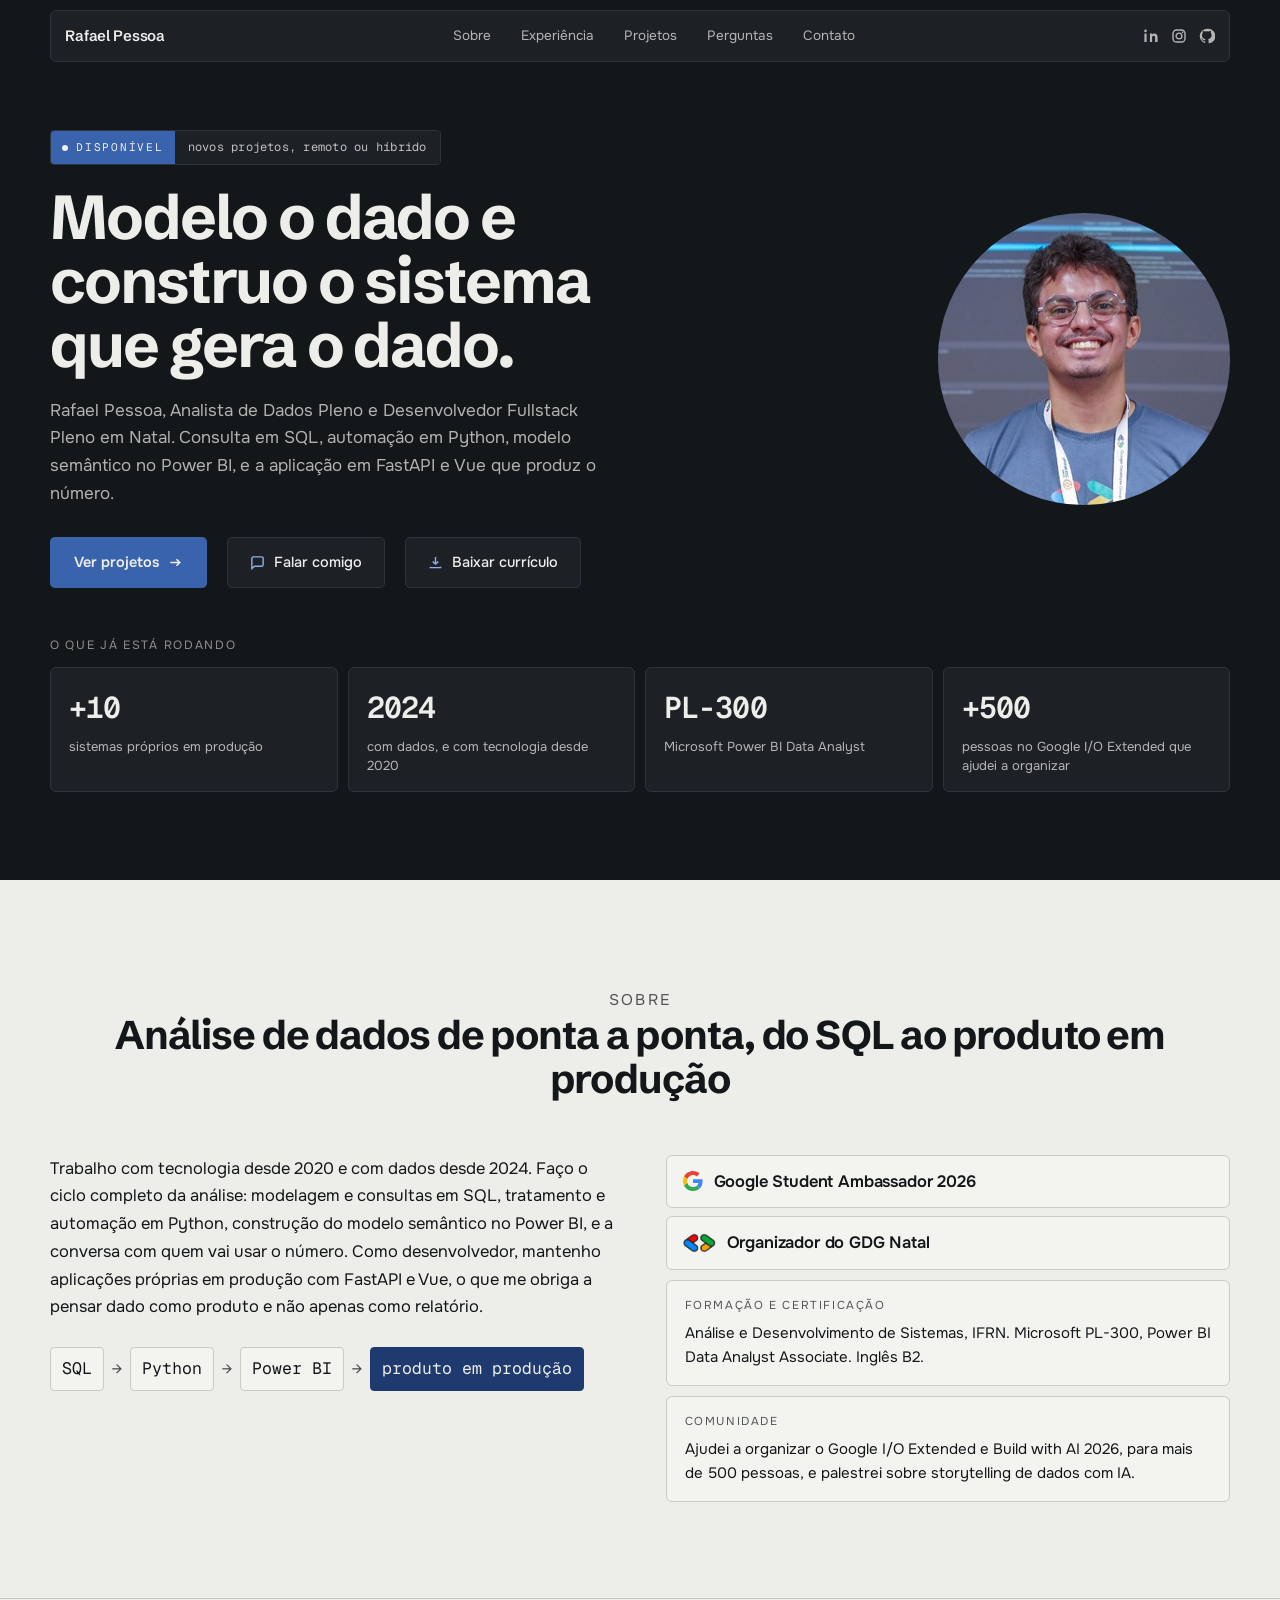
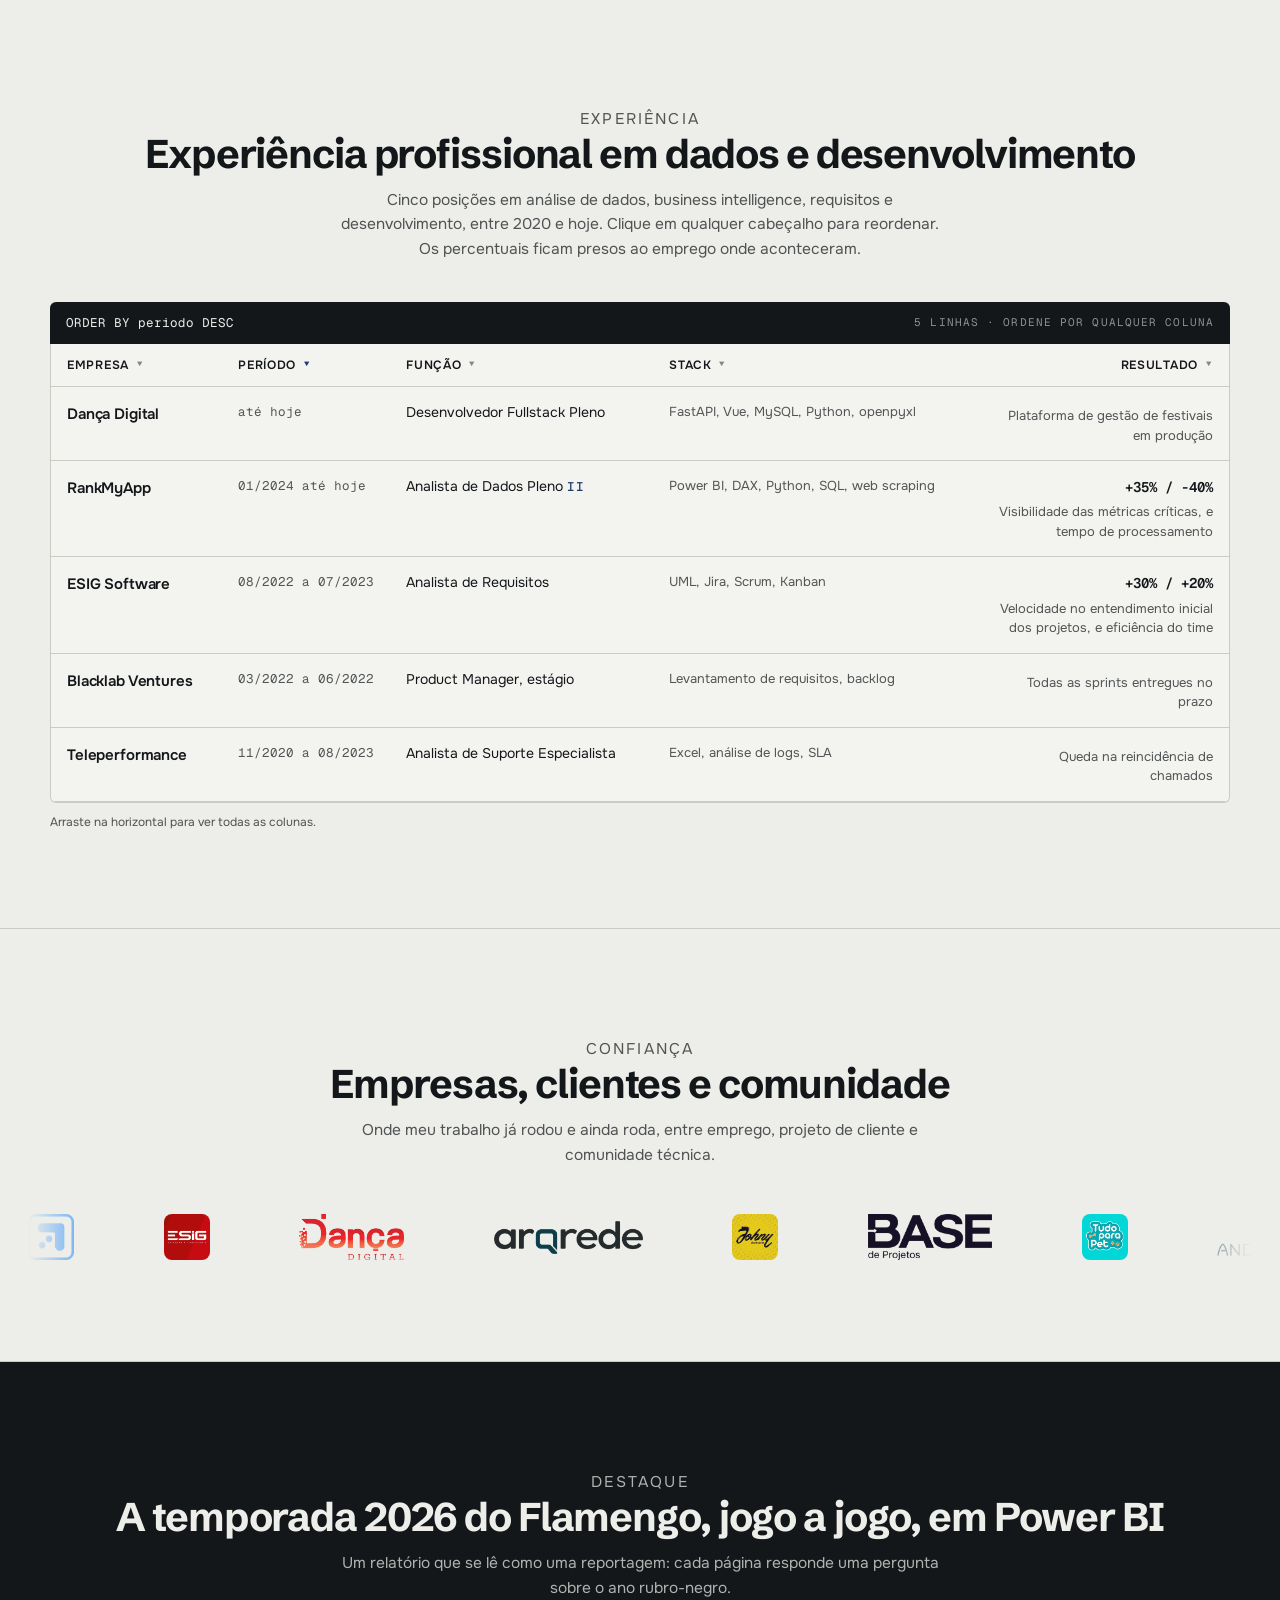
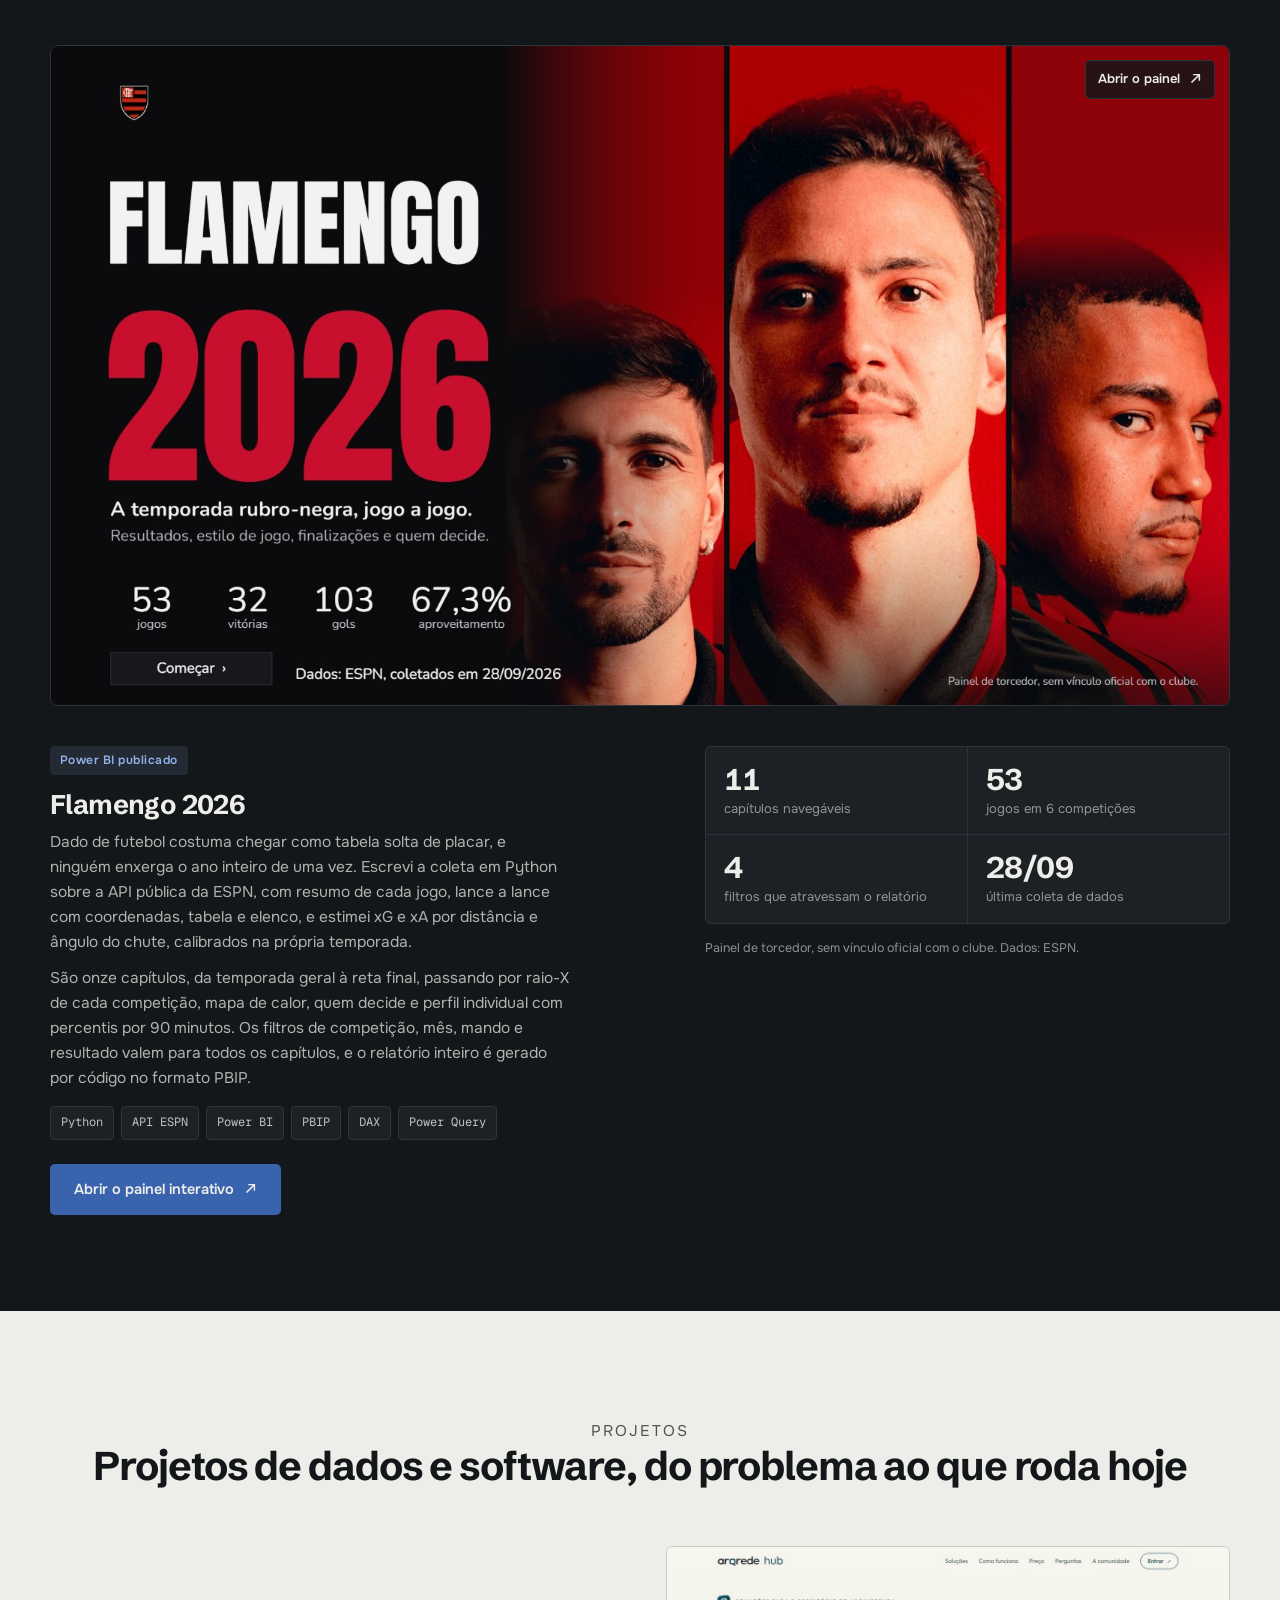
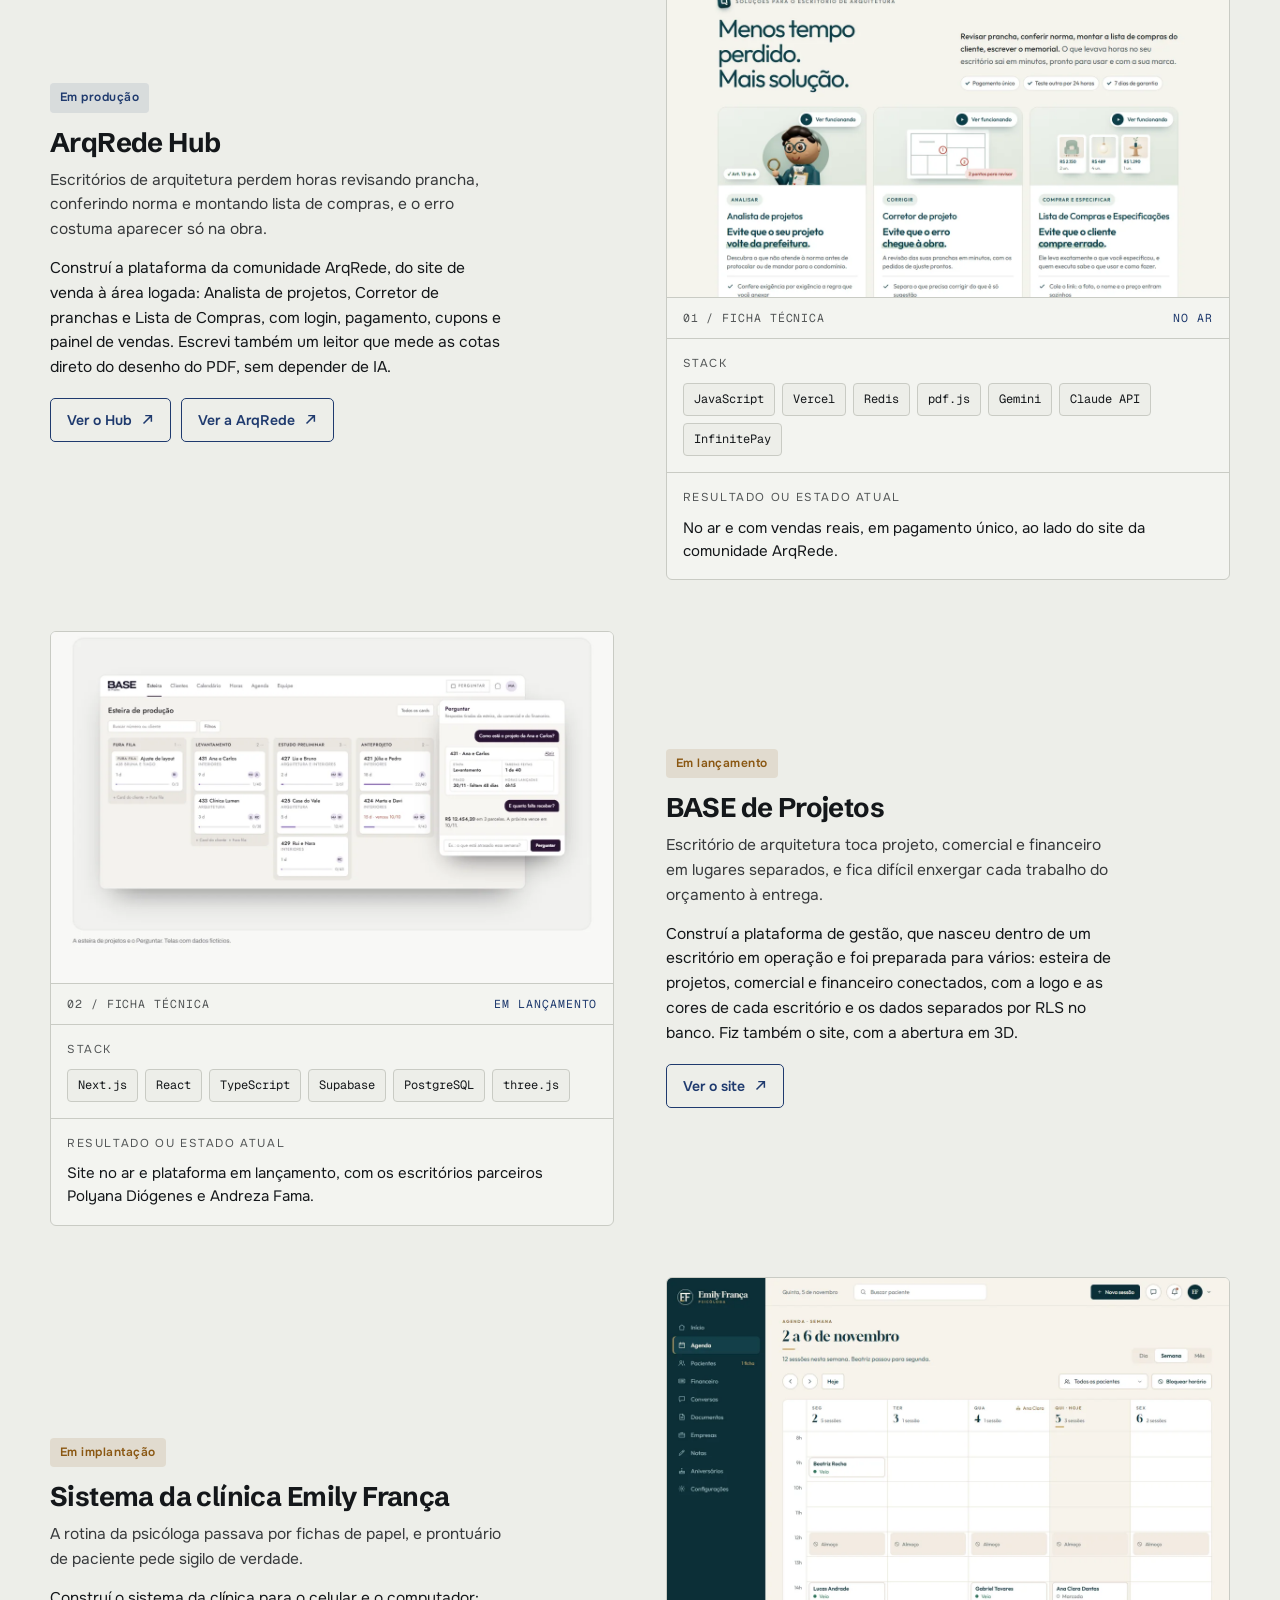
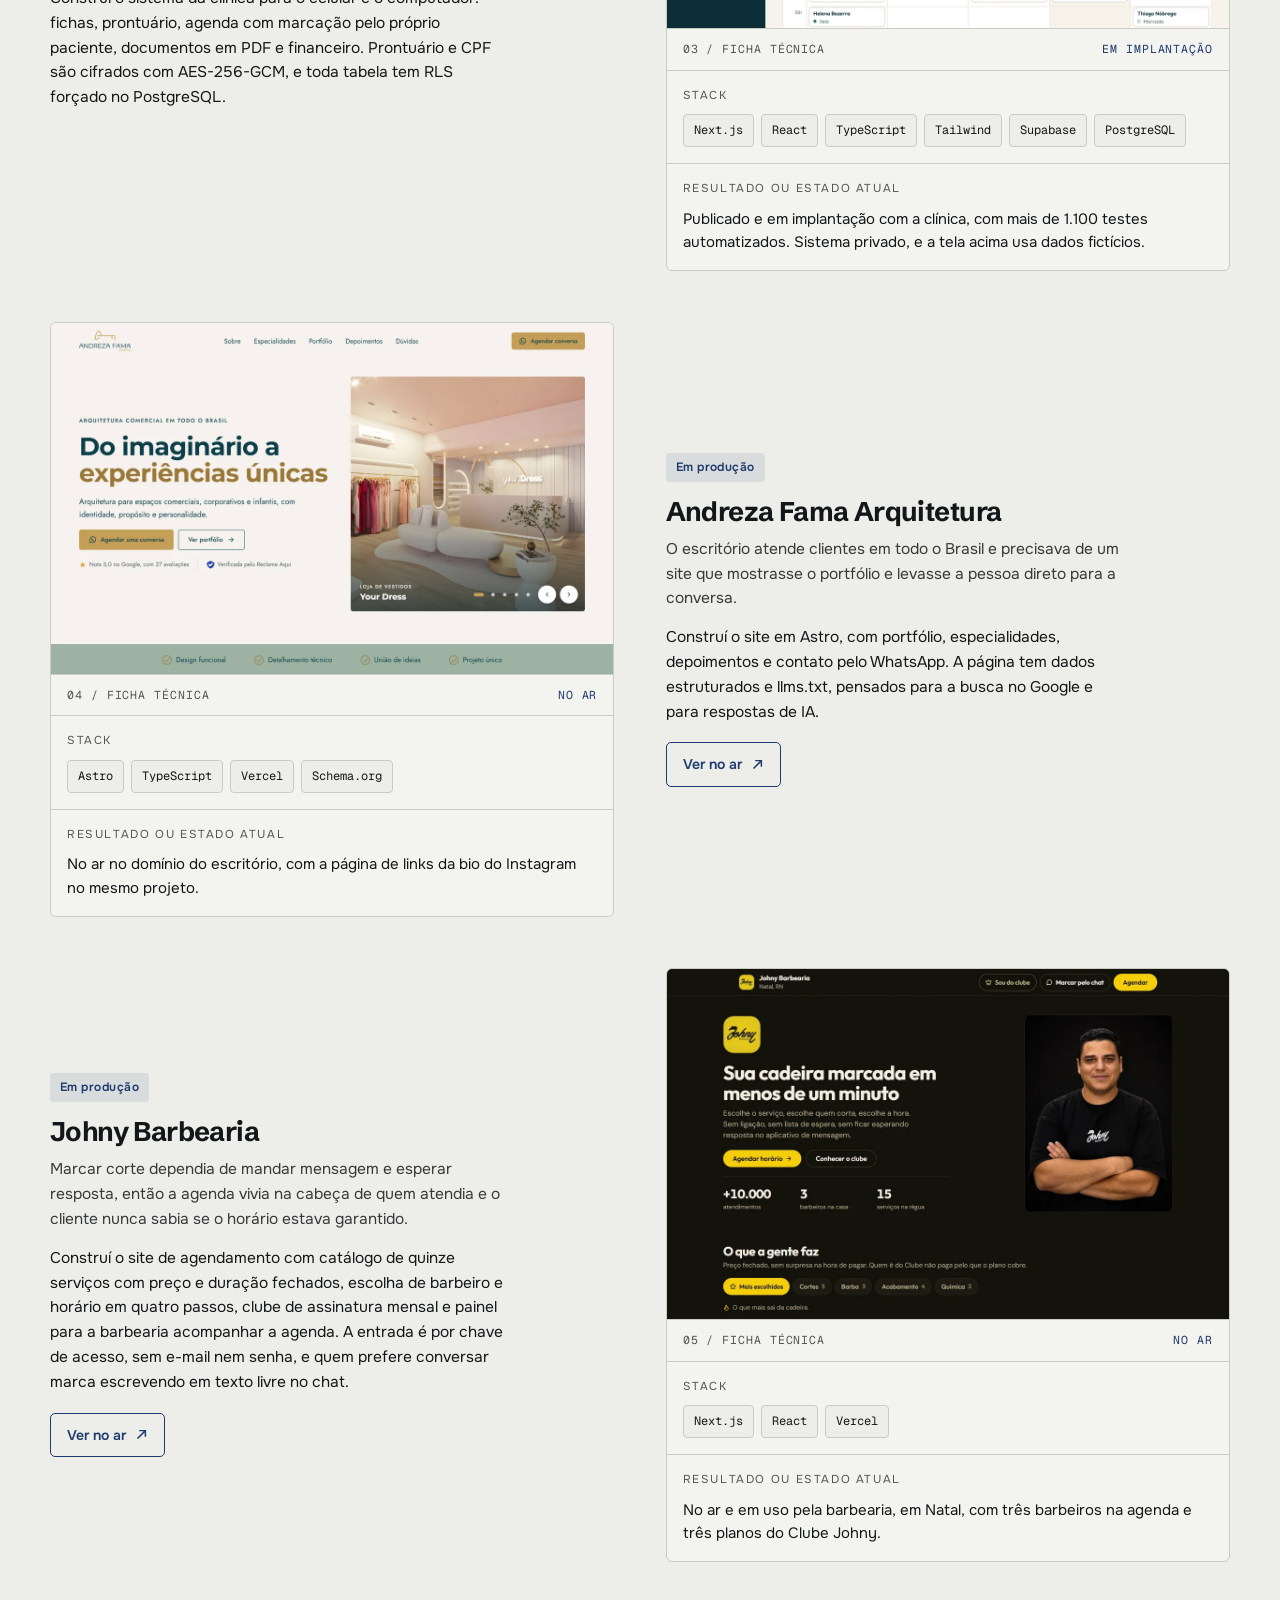
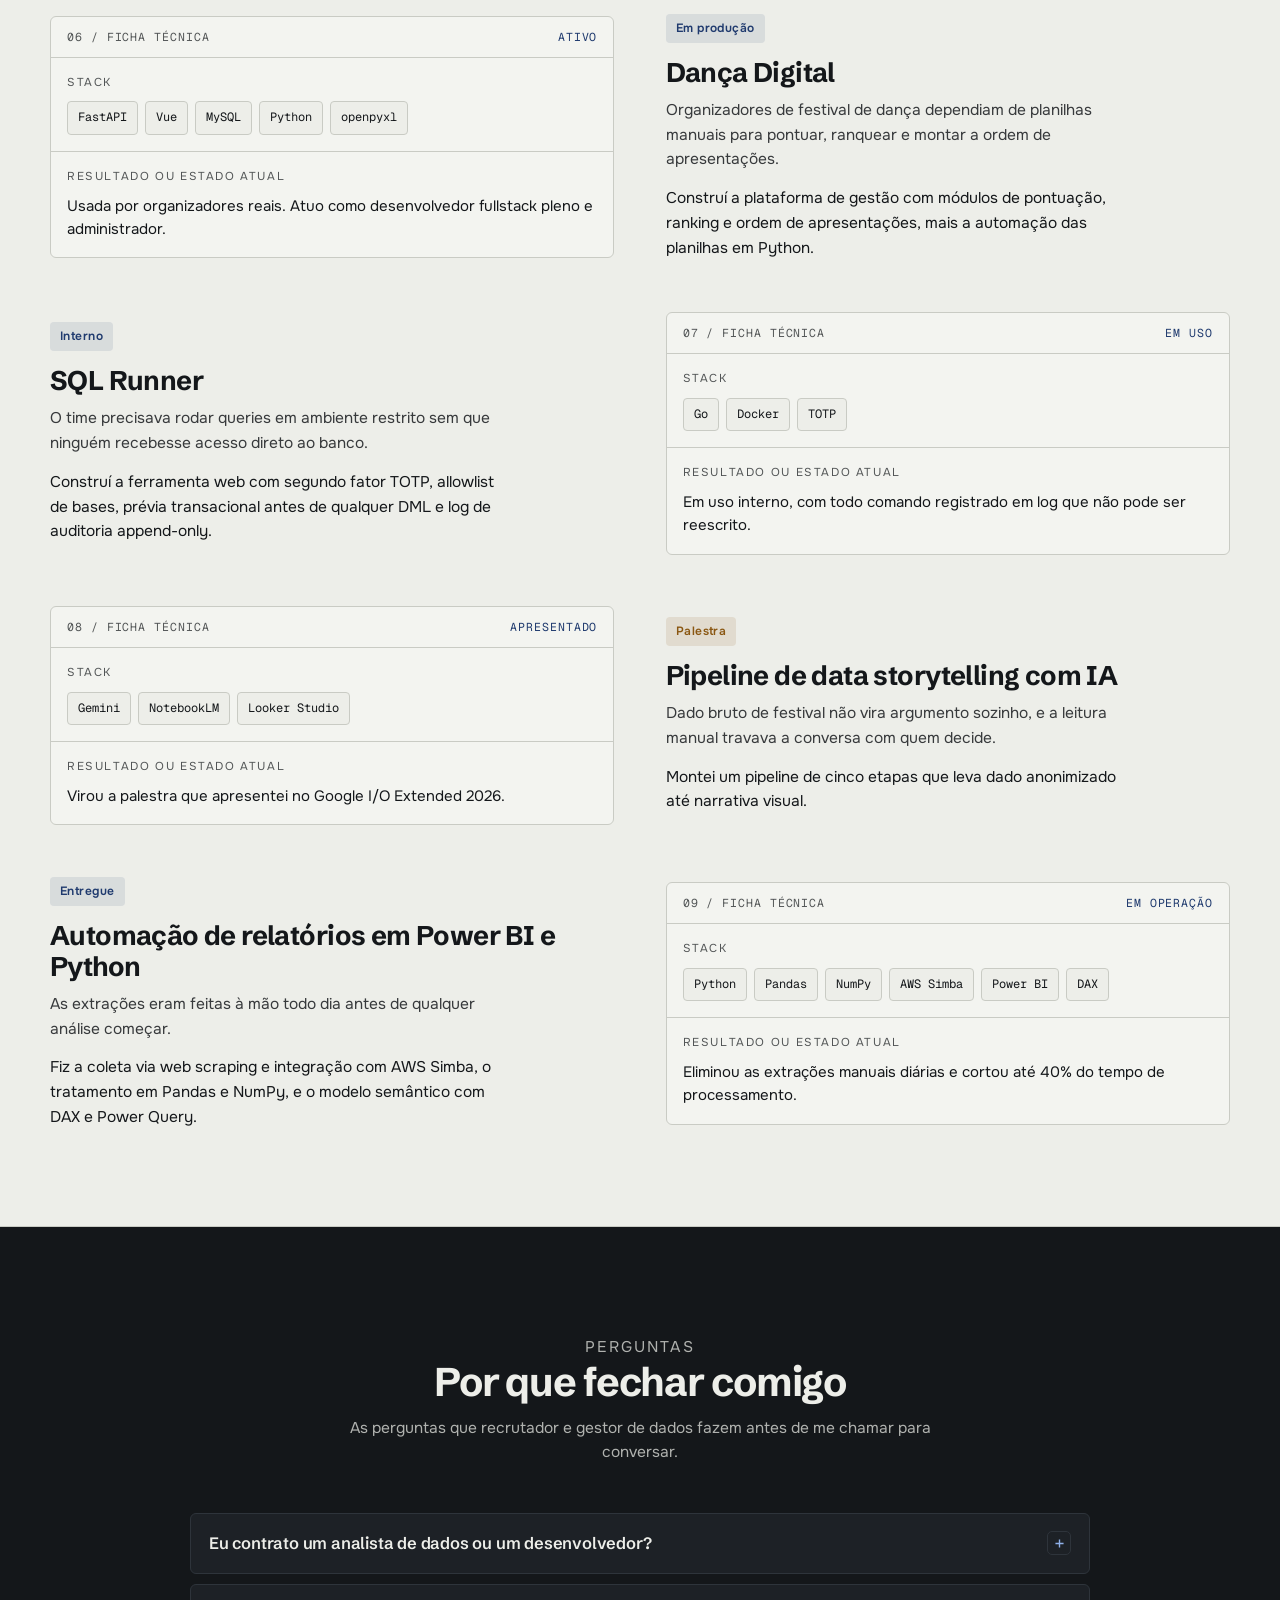
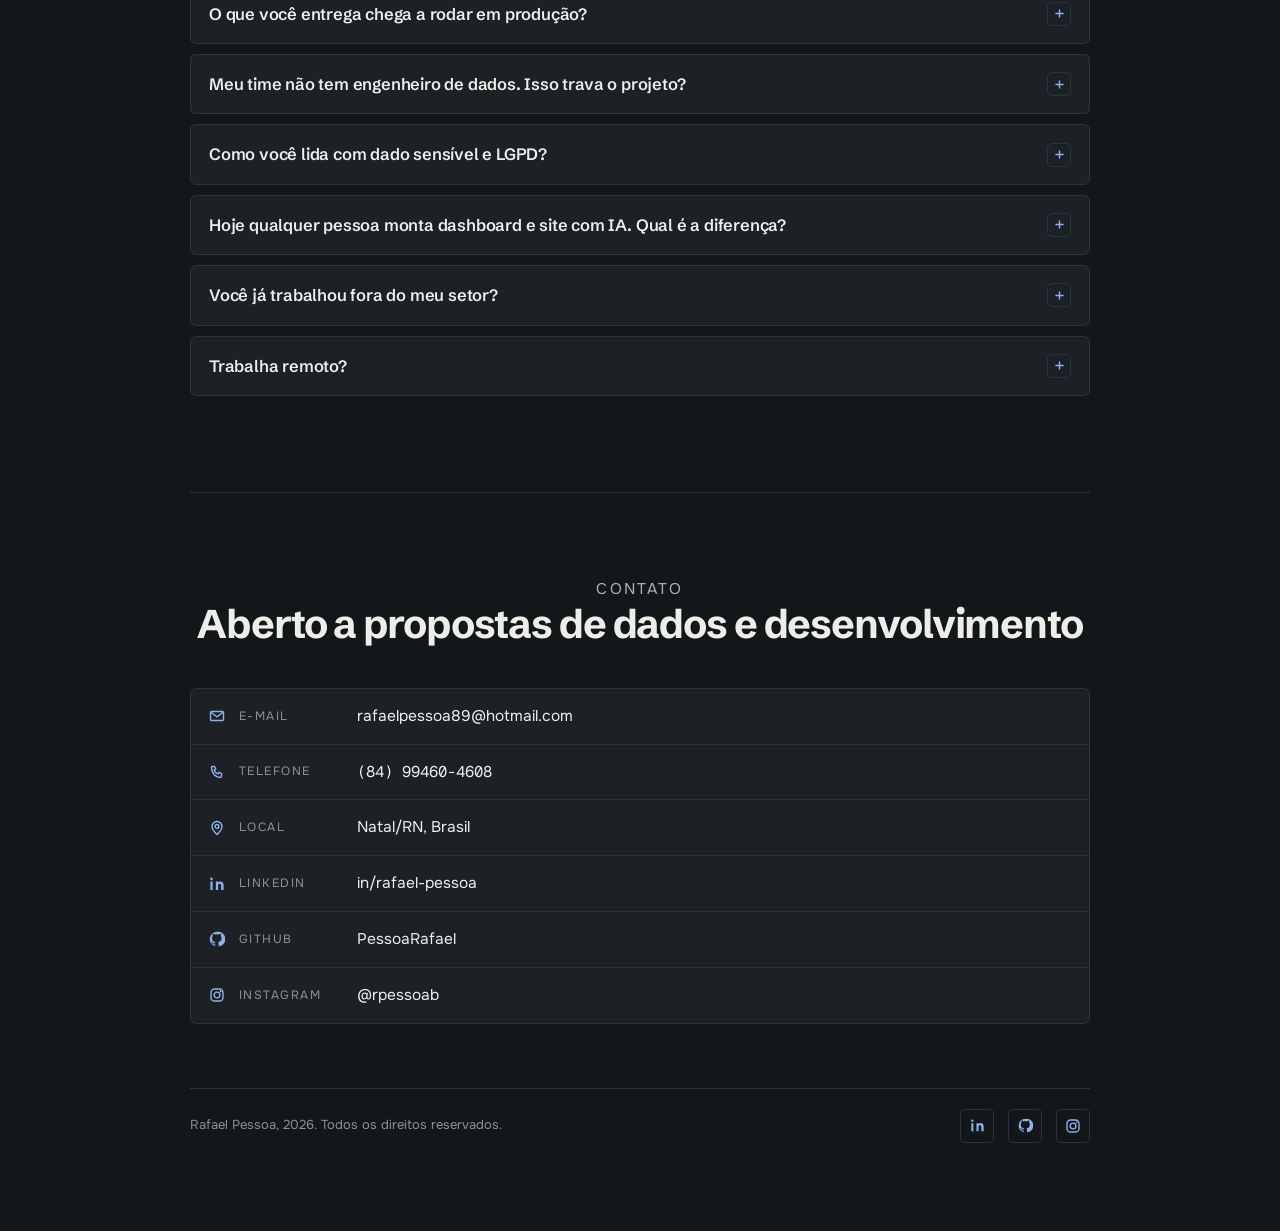
==== Portfolio-Rafael-Pessoa/index.html @ f85010ac "Adiciona Hub, BASE, clínica da Emily e site da Andreza ao portfólio Quatro marcas novas na esteira e" ====
<!DOCTYPE html>
<html lang="pt-BR">
<head>
<meta charset="utf-8">
<meta name="viewport" content="width=device-width, initial-scale=1">
<title>Rafael Pessoa, Analista de Dados Pleno e Desenvolvedor Fullstack em Natal/RN</title>
<meta name="description" content="Rafael Pessoa é Analista de Dados Pleno e Desenvolvedor Fullstack Pleno em Natal, Rio Grande do Norte. Modelagem e consultas em SQL, ETL e automação em Python, modelo semântico e DAX em Power BI, e aplicações em produção com FastAPI e Vue. Certificado Microsoft PL-300. Atende remoto em todo o Brasil.">
<meta name="author" content="Rafael Pessoa">
<meta name="robots" content="index, follow, max-snippet:-1, max-image-preview:large">
<meta name="geo.region" content="BR-RN">
<meta name="geo.placename" content="Natal, Rio Grande do Norte">
<meta name="ICBM" content="-5.7945, -35.2110">
<meta name="theme-color" content="#14171A">
<meta name="twitter:card" content="summary_large_image">
<meta name="twitter:title" content="Rafael Pessoa, Analista de Dados e Desenvolvedor Fullstack em Natal/RN">
<meta name="twitter:description" content="Análise de dados de ponta a ponta em SQL, Python e Power BI, e sistemas próprios em produção com FastAPI e Vue. Natal/RN, atendimento remoto em todo o Brasil.">
<meta property="og:type" content="profile">
<meta property="og:title" content="Rafael Pessoa, Analista de Dados e Desenvolvedor Fullstack">
<meta property="og:description" content="Analista de dados e desenvolvedor fullstack. SQL, Python, Power BI, DAX, FastAPI, Vue, LGPD. Natal/RN, remoto ou híbrido.">
<meta property="og:site_name" content="Rafael Pessoa">
<meta property="og:locale" content="pt_BR">
<link rel="canonical" href="https://rafapessoa.com.br/">
<meta property="og:url" content="https://rafapessoa.com.br/">
<meta property="og:image" content="https://rafapessoa.com.br/og-rafael-pessoa.jpg">
<meta property="og:image:width" content="1200">
<meta property="og:image:height" content="630">
<meta property="og:image:alt" content="Rafael Pessoa, analista de dados e desenvolvedor fullstack em Natal, Rio Grande do Norte">
<meta name="twitter:image" content="https://rafapessoa.com.br/og-rafael-pessoa.jpg">

<link rel="icon" href="data:image/svg+xml,%3Csvg xmlns='http://www.w3.org/2000/svg' viewBox='0 0 32 32'%3E%3Crect width='32' height='32' fill='%2314171A'/%3E%3Ctext x='16' y='21' text-anchor='middle' font-family='Helvetica,Arial,sans-serif' font-weight='700' font-size='15' fill='%23EDEEE9'%3ERP%3C/text%3E%3C/svg%3E">
<link rel="preconnect" href="https://fonts.googleapis.com">
<link rel="preconnect" href="https://fonts.gstatic.com" crossorigin>
<link rel="stylesheet" href="https://fonts.googleapis.com/css2?family=Geist+Mono:wght@400;500;600&amp;family=Onest:wght@400;500;600&amp;family=Schibsted+Grotesk:wght@600;700&amp;display=swap">

<style>
:root{
  --papel:#EDEEE9;
  --superficie:#F3F4F0;
  --tinta:#14171A;
  --painel:#1D2126;
  --borda-escura:#2E343B;
  --anil:#1F3A6E;
  --anil-fundo:#3A63AE;
  --anil-link:#4B72B8;
  --anil-claro:#8FB0E8;
  --ocre:#8A5712;
  --regua:#C9CBC4;

  /* Derivados por transparência, todos a partir da paleta acima. */
  --tinta-72:rgba(20,23,26,.72);
  --tinta-84:rgba(20,23,26,.84);
  --tinta-50:rgba(20,23,26,.5);
  --papel-78:rgba(237,238,233,.78);
  --papel-72:rgba(237,238,233,.72);
  --papel-56:rgba(237,238,233,.56);
  --anil-tint:rgba(31,58,110,.1);
  --ocre-tint:rgba(138,87,18,.12);
}

*{margin:0;padding:0;box-sizing:border-box}
html{scroll-behavior:smooth;scroll-padding-top:76px;-webkit-text-size-adjust:100%}
body{
  background:var(--papel);
  color:var(--tinta);
  font-family:'Onest',system-ui,sans-serif;
  font-size:16px;
  line-height:1.6;
  overflow-x:clip; /* clip no lugar de hidden, hidden quebra position:sticky */
}
h1,h2,h3{font-family:'Schibsted Grotesk',system-ui,sans-serif;font-weight:700;line-height:1.1}
a{color:var(--anil)}
img,svg{max-width:100%}
.mono{font-family:'Geist Mono',ui-monospace,SFMono-Regular,monospace;font-variant-numeric:tabular-nums;font-feature-settings:"tnum" 1}

:focus-visible{outline:2px solid var(--anil);outline-offset:2px;border-radius:3px}
.band-dark :focus-visible{outline-color:var(--anil-claro)}

.pular{
  position:absolute;left:-9999px;top:0;z-index:100;
  background:var(--papel);color:var(--tinta);padding:10px 16px;border-radius:0 0 5px 0;
  font-size:14px;font-weight:600;text-decoration:none;
}
.pular:focus{left:0}
.oculto{position:absolute;width:1px;height:1px;overflow:hidden;clip-path:inset(50%);white-space:nowrap}

.wrap{max-width:1180px;margin:0 auto}
.wrap-md{max-width:900px;margin:0 auto}
.band-dark{background:var(--tinta);color:var(--papel)}
.band{padding:clamp(52px,8vw,96px) clamp(14px,3vw,28px);border-bottom:1px solid var(--regua)}

.olho{font-size:12px;letter-spacing:.14em;text-transform:uppercase;margin-bottom:12px}
.olho-anil{color:var(--anil)}
.olho-claro{color:var(--anil-claro)}
.cabeca{text-align:center;margin-bottom:clamp(32px,5vw,54px)}
.cabeca h2{font-size:clamp(28px,3.8vw,40px);letter-spacing:-.028em;margin:0}
.cabeca p{margin:12px auto 0;max-width:60ch;font-size:15.5px;color:var(--tinta-72)}
.band-dark .cabeca p{color:var(--papel-72)}

/* ---------- Topo ---------- */
.topo{padding:0 clamp(14px,3vw,28px) clamp(48px,7vw,88px)}

/* A barra carrega o próprio fundo escuro, assim nada aparece por trás da
   navegação flutuante quando ela passa sobre as faixas claras. */
.topo-nav{
  position:sticky;top:0;z-index:40;
  background:var(--tinta);
  padding:10px clamp(14px,3vw,28px);
  border-bottom:1px solid transparent;
  transition:border-color 160ms ease,box-shadow 160ms ease;
}
.topo-nav.rolou{border-bottom-color:var(--borda-escura);box-shadow:0 8px 24px rgba(20,23,26,.35)}

.nav{
  display:flex;align-items:center;justify-content:space-between;gap:18px;flex-wrap:wrap;
  background:var(--painel);border:1px solid var(--borda-escura);border-radius:6px;
  padding:7px 14px;
}
.nav-marca{font-family:'Schibsted Grotesk',sans-serif;font-weight:600;font-size:15px;letter-spacing:-.01em;color:var(--papel);text-decoration:none;white-space:nowrap}
.nav-links{display:flex;gap:6px;font-size:13.5px}
.nav-links a{color:var(--papel-72);text-decoration:none;padding:7px 12px;border-radius:4px;white-space:nowrap;transition:color 140ms ease,background 140ms ease}
.nav-links a:hover{color:var(--papel);background:var(--borda-escura)}
.nav-acoes{display:flex;align-items:center;gap:12px}
.nav-social{display:flex;gap:12px}
.nav-social a{color:var(--papel-72);display:flex;transition:color 140ms ease}
.nav-social a:hover{color:var(--papel)}
.nav-abre{
  display:none;align-items:center;justify-content:center;width:40px;height:40px;
  background:none;border:1px solid var(--borda-escura);border-radius:5px;
  color:var(--papel);cursor:pointer;transition:background 140ms ease,border-color 140ms ease;
}
.nav-abre:hover{background:var(--borda-escura);border-color:var(--anil-link)}
.nav-abre .icone-fecha,.nav[data-aberto="sim"] .nav-abre .icone-menu{display:none}
.nav[data-aberto="sim"] .nav-abre .icone-fecha{display:block}

.hero{
  display:grid;grid-template-columns:1fr 300px;gap:clamp(30px,6vw,72px);align-items:center;
  padding:clamp(34px,4.5vw,60px) 0 clamp(30px,4vw,48px);
}
.hero h1{font-size:clamp(34px,5.4vw,62px);line-height:1.03;letter-spacing:-.033em;margin:20px 0 0;max-width:16ch;text-wrap:balance}
.hero-sub{margin:20px 0 0;max-width:50ch;font-size:17px;line-height:1.62;color:var(--papel-72)}

.etiqueta{display:inline-flex;align-items:stretch;border:1px solid var(--borda-escura);border-radius:4px;overflow:hidden;font-family:'Geist Mono',ui-monospace,monospace}
.etiqueta-a{display:inline-flex;align-items:center;gap:8px;background:var(--anil-fundo);color:var(--papel);padding:7px 11px;font-size:11px;letter-spacing:.16em;text-transform:uppercase}
.etiqueta-b{display:inline-flex;align-items:center;background:var(--painel);color:var(--papel-78);padding:7px 13px;font-size:12px;letter-spacing:.02em}
.pulso{width:6px;height:6px;border-radius:50%;background:var(--papel);animation:pulso 2.4s ease-in-out infinite}
@keyframes pulso{0%,100%{opacity:1}50%{opacity:.35}}

.acoes{display:flex;align-items:center;gap:20px;flex-wrap:wrap;margin-top:30px}
.btn,.btn-linha{display:inline-flex;align-items:center;gap:9px;text-decoration:none;font-size:14.5px;border-radius:5px}
.btn{background:var(--anil-fundo);color:var(--papel);font-weight:600;padding:14px 24px;transition:background 140ms ease}
.btn:hover{background:var(--anil-link)}
.btn-linha{border:1px solid var(--borda-escura);background:var(--painel);color:var(--papel);font-weight:500;padding:13px 22px;transition:border-color 140ms ease,background 140ms ease}
.btn-linha:hover{border-color:var(--anil-link);background:var(--borda-escura)}

.retrato{position:relative;width:292px;height:292px;max-width:100%;border-radius:50%;overflow:hidden;justify-self:end;background:var(--anil)}
.retrato img{position:relative;z-index:2;width:100%;height:100%;object-fit:cover;display:block}
/* Duotone anil desligado. Para voltar, é só somar a classe retrato--duotone na figure. */
.retrato--duotone img{filter:grayscale(1) contrast(1.06)}
.retrato--duotone::after{content:"";position:absolute;inset:0;z-index:3;background:var(--anil);mix-blend-mode:color;pointer-events:none}
.retrato-vazio{
  position:absolute;inset:0;z-index:1;display:flex;align-items:center;justify-content:center;
  background:var(--painel);color:var(--papel);
  font-family:'Geist Mono',ui-monospace,monospace;font-size:64px;letter-spacing:-.04em;
}

.stats{display:grid;grid-template-columns:repeat(4,1fr);gap:10px}
.stat{border:1px solid var(--borda-escura);background:var(--painel);border-radius:6px;padding:16px 18px}
.stat-num{font-family:'Geist Mono',ui-monospace,monospace;font-size:30px;font-weight:600;letter-spacing:-.03em;font-variant-numeric:tabular-nums}
.stat-txt{font-size:13px;color:var(--papel-72);margin-top:6px;line-height:1.4}

/* ---------- Sobre ---------- */
.sobre-grid{display:grid;grid-template-columns:1fr 1fr;gap:clamp(28px,4vw,56px);align-items:start}
.sobre-grid p{font-size:16.5px;line-height:1.68}
.fluxo{display:flex;flex-wrap:wrap;align-items:center;gap:8px;margin-top:26px;font-family:'Geist Mono',ui-monospace,monospace;font-size:12px}
.fluxo span.passo{border:1px solid var(--regua);background:var(--superficie);border-radius:4px;padding:7px 11px}
.fluxo span.seta{color:var(--tinta-72)}
.fluxo span.fim{border:1px solid var(--anil);background:var(--anil);color:var(--papel);border-radius:4px;padding:7px 11px}
.fichas{display:grid;gap:10px}
.ficha{border:1px solid var(--regua);background:var(--superficie);border-radius:6px;padding:16px 18px}
.ficha dt{font-size:11.5px;letter-spacing:.14em;text-transform:uppercase;color:var(--tinta-72);margin-bottom:7px}
.ficha dd{font-size:15px;line-height:1.55;margin:0}
/* Selos de programa. Mesma caixa das fichas, só que mais apertada e com a marca. */
.coluna-lateral{display:grid;gap:10px;align-content:start}
.selos{display:grid;gap:8px}
.selo{
  display:flex;align-items:center;gap:11px;
  border:1px solid var(--regua);background:var(--superficie);border-radius:6px;
  padding:12px 16px;font-size:15px;font-weight:600;letter-spacing:-.01em;
}
.selo svg,.marca-selo{flex:0 0 auto}
.marca-selo{height:20px;width:auto}

/* ---------- Experiência ---------- */
.tabela-topo{
  display:flex;align-items:center;justify-content:space-between;gap:16px;flex-wrap:wrap;
  background:var(--tinta);color:var(--papel);border-radius:6px 6px 0 0;padding:11px 16px;
  font-family:'Geist Mono',ui-monospace,monospace;font-size:12.5px;
}
.tabela-topo .contagem{font-size:11px;letter-spacing:.1em;text-transform:uppercase;color:var(--papel-56)}
.tabela-rolagem{overflow-x:auto;border:1px solid var(--regua);border-top:0;border-radius:0 0 6px 6px;background:var(--superficie)}
table{width:100%;min-width:820px;border-collapse:collapse;font-variant-numeric:tabular-nums}
thead th{background:var(--superficie);padding:0;border-bottom:1px solid var(--regua);text-align:left}
th button{
  width:100%;display:flex;gap:6px;align-items:center;background:none;border:0;cursor:pointer;
  font-family:'Onest',sans-serif;font-size:12px;font-weight:600;letter-spacing:.06em;text-transform:uppercase;
  color:var(--tinta);padding:13px 16px;text-align:left;transition:color 140ms ease;
}
th button:hover{color:var(--anil)}
th.col-periodo{width:158px}
th.col-resultado{width:252px}
th.col-resultado button{justify-content:flex-end;text-align:right}
.ind{
  flex:0 0 auto;display:inline-block;width:1em;text-align:center;
  font-family:'Geist Mono',ui-monospace,monospace;font-size:9px;line-height:1;
  color:var(--tinta-50);
}
th[aria-sort="ascending"] .ind,th[aria-sort="descending"] .ind{color:var(--anil)}
tbody tr{border-bottom:1px solid var(--regua)}
tbody tr:hover{background:rgba(201,203,196,.35)}
tbody td{padding:15px 16px;vertical-align:top}
td.c-empresa{font-size:15px;font-weight:600;letter-spacing:-.01em}
td.c-periodo{font-family:'Geist Mono',ui-monospace,monospace;font-size:12.5px;color:var(--tinta-72);white-space:nowrap}
td.c-funcao{font-size:14px;line-height:1.45}
/* Nível dentro do cargo, em mono para ler como grau e não como número solto. */
.nivel{font-family:'Geist Mono',ui-monospace,monospace;font-size:12.5px;font-weight:500;color:var(--anil);letter-spacing:.04em}
td.c-stack{font-size:13px;line-height:1.55;color:var(--tinta-72)}
td.c-resultado{text-align:right}
td.c-resultado .num{font-family:'Geist Mono',ui-monospace,monospace;font-size:14px;font-weight:600;font-variant-numeric:tabular-nums;color:var(--tinta)}
table.destaca-resultado td.c-resultado .num{color:var(--ocre)}
td.c-resultado .txt{font-size:13px;line-height:1.5;color:var(--tinta-72);margin-top:4px}
.nota-tabela{font-size:12px;color:var(--tinta-72);margin-top:10px}

/* ---------- Empresas e clientes ---------- */
/* Esteira contínua: duas trilhas idênticas deslizando lado a lado.
   Quando a primeira sai inteira, a segunda já ocupou o lugar dela. */
.esteira{
  display:flex;overflow:hidden;
  -webkit-mask-image:linear-gradient(90deg,transparent 0,#000 7%,#000 93%,transparent 100%);
          mask-image:linear-gradient(90deg,transparent 0,#000 7%,#000 93%,transparent 100%);
}
.esteira-trilha{
  display:flex;align-items:center;flex:0 0 auto;
  gap:clamp(44px,7vw,96px);padding-right:clamp(44px,7vw,96px);
  list-style:none;margin:0;
  animation:desliza 60s linear infinite;
  will-change:transform;
}
@keyframes desliza{from{transform:translateX(0)}to{transform:translateX(-100%)}}
.esteira:hover .esteira-trilha,.esteira:focus-within .esteira-trilha{animation-play-state:paused}
.marca{display:flex;align-items:center;justify-content:center;flex:0 0 auto}
.marca img{height:clamp(32px,4.2vw,46px);width:auto;max-width:none;display:block}
/* Marca quadrada com fundo próprio fica melhor com o canto arredondado do avatar. */
.marca img[src$="johny-barbearia.jpg"],.marca img[src$="esig.png"],
.marca img[src$="rits.png"],.marca img[src$="tudo-para-pet.png"]{border-radius:8px}
/* Marca só de letras pesa mais na mesma altura; a de traço fino precisa de um pouco mais. */
.marca img[src$="arqrede.png"]{height:clamp(23px,3vw,33px)}
.marca img[src$="andreza-fama.png"]{height:clamp(38px,5vw,56px)}
/* Enquanto o arquivo não existe, o nome entra como assinatura. */
.marca-nome{
  display:none;font-family:'Schibsted Grotesk',sans-serif;font-weight:600;
  font-size:clamp(16px,2vw,20px);letter-spacing:-.02em;color:var(--tinta-72);white-space:nowrap;
}
.sem-marca .marca-nome{display:block}

/* ---------- Destaque ---------- */
.destaque{border-bottom:0}
.destaque-capa{
  display:block;position:relative;border:1px solid var(--borda-escura);border-radius:8px;
  overflow:hidden;background:var(--painel);text-decoration:none;
}
.destaque-capa img{display:block;width:100%;height:auto;transition:transform 420ms ease}
.destaque-capa:hover img{transform:scale(1.012)}
.destaque-abre{
  position:absolute;top:14px;right:14px;display:inline-flex;align-items:center;gap:8px;
  background:rgba(20,23,26,.84);border:1px solid var(--borda-escura);border-radius:5px;
  color:var(--papel);font-size:13px;font-weight:600;padding:8px 12px;
  transition:border-color 140ms ease,background 140ms ease;
}
.destaque-capa:hover .destaque-abre{border-color:var(--anil-link);background:var(--tinta)}
.destaque-corpo{
  display:grid;grid-template-columns:1.15fr 1fr;gap:clamp(24px,4vw,56px);align-items:start;
  margin-top:clamp(26px,3.5vw,40px);
}
.destaque-corpo h3{font-size:clamp(21px,2.6vw,27px);letter-spacing:-.022em;margin:14px 0 10px;line-height:1.15}
.destaque-corpo p{font-size:15.5px;line-height:1.6;color:var(--papel-72);max-width:52ch}
.destaque-corpo p+p{margin-top:12px}
.destaque .tag{color:var(--anil-claro);background:rgba(143,176,232,.12)}
.destaque-numeros{
  display:grid;grid-template-columns:repeat(2,1fr);gap:1px;list-style:none;
  background:var(--borda-escura);border:1px solid var(--borda-escura);border-radius:6px;overflow:hidden;
}
.destaque-numeros li{background:var(--painel);padding:16px 18px}
.destaque-numeros strong{display:block;font-family:'Schibsted Grotesk',sans-serif;font-size:clamp(24px,2.8vw,30px);letter-spacing:-.02em;line-height:1.1;color:var(--papel)}
.destaque-numeros span{display:block;margin-top:4px;font-size:13px;line-height:1.4;color:var(--papel-56)}
.destaque .stack-lista{margin-top:16px}
.destaque .stack-lista li{background:var(--painel);border-color:var(--borda-escura);color:var(--papel-78)}
.destaque-corpo .destaque-nota{margin-top:14px;font-size:12.5px;color:var(--papel-56)}

/* ---------- Projetos ---------- */
.projetos{display:grid;gap:clamp(28px,4vw,52px)}
.projeto{display:grid;grid-template-columns:1fr 1fr;gap:clamp(22px,4vw,56px);align-items:center}
.projeto:nth-child(even) .projeto-texto{order:1}
.projeto:nth-child(even) .projeto-painel{order:0}
.projeto h3{font-size:clamp(21px,2.6vw,27px);letter-spacing:-.022em;margin:14px 0 10px;line-height:1.15}
.tag{display:inline-block;font-size:12px;font-weight:600;letter-spacing:.04em;border-radius:4px;padding:5px 10px;color:var(--anil);background:var(--anil-tint)}
.tag-ocre{color:var(--ocre);background:var(--ocre-tint)}
.projeto-texto p{font-size:15.5px;line-height:1.6;max-width:46ch}
.projeto-texto .problema{color:var(--tinta-84);margin-bottom:14px}
.projeto-painel{border:1px solid var(--regua);background:var(--superficie);border-radius:6px;overflow:hidden}
.painel-topo{
  display:flex;align-items:center;justify-content:space-between;gap:12px;padding:11px 16px;
  border-bottom:1px solid var(--regua);font-family:'Geist Mono',ui-monospace,monospace;
  font-size:11.5px;letter-spacing:.08em;text-transform:uppercase;color:var(--tinta-72);
}
.painel-topo .estado{color:var(--anil)}
.painel-bloco{padding:16px}
.painel-bloco+.painel-bloco{border-top:1px solid var(--regua)}
.painel-rotulo{font-size:11.5px;letter-spacing:.14em;text-transform:uppercase;color:var(--tinta-72);margin-bottom:9px}
.stack-lista{display:flex;flex-wrap:wrap;gap:7px;font-family:'Geist Mono',ui-monospace,monospace;font-size:12px;list-style:none}
.stack-lista li{border:1px solid var(--regua);background:var(--papel);border-radius:4px;padding:6px 10px}
.painel-estado{font-size:15px;line-height:1.55}
/* Botão só existe em projeto com link público. */
.btn-projeto{
  display:inline-flex;align-items:center;gap:8px;margin-top:18px;
  border:1px solid var(--anil);border-radius:5px;padding:10px 16px;
  background:var(--papel);color:var(--anil);text-decoration:none;
  font-size:14px;font-weight:600;transition:background 140ms ease,color 140ms ease;
}
.btn-projeto:hover{background:var(--anil);color:var(--papel)}

/* A tela do projeto fica em cima da ficha técnica. */
.painel-tela{display:block;aspect-ratio:16/10;overflow:hidden;border-bottom:1px solid var(--regua);background:var(--papel)}
.painel-tela img{display:block;width:100%;height:100%;object-fit:cover;object-position:top;transition:transform 420ms ease}
a.painel-tela:hover img{transform:scale(1.012)}
a.painel-tela:focus-visible{outline:2px solid var(--anil);outline-offset:-2px}
.projeto-links{display:flex;flex-wrap:wrap;gap:10px;margin-top:18px}
.projeto-links .btn-projeto{margin-top:0}

/* ---------- FAQ ---------- */
.faq{display:grid;gap:10px}
.faq details{border:1px solid var(--borda-escura);background:var(--painel);border-radius:6px}
.faq summary{
  display:flex;align-items:center;gap:16px;padding:16px 18px;cursor:pointer;list-style:none;
  font-family:'Schibsted Grotesk',sans-serif;font-weight:600;font-size:16.5px;letter-spacing:-.012em;color:var(--papel);
}
.faq summary::-webkit-details-marker{display:none}
.faq summary span:first-child{flex:1}
.mais{
  display:inline-flex;align-items:center;justify-content:center;width:24px;height:24px;flex:0 0 auto;
  border:1px solid var(--borda-escura);border-radius:5px;color:var(--anil-claro);transition:transform 160ms ease;
}
.faq details[open] .mais{transform:rotate(45deg)}
.faq .resposta{padding:0 18px 18px;font-size:15.5px;line-height:1.65;color:var(--papel-72);max-width:68ch}

/* ---------- Contato ---------- */
.contato{padding:0 clamp(14px,3vw,28px) clamp(52px,7vw,88px)}
.contato-caixa{border-top:1px solid var(--borda-escura);padding-top:clamp(44px,6vw,72px)}
.lista-contato{border:1px solid var(--borda-escura);border-radius:6px;overflow:hidden;background:var(--painel)}
.lista-contato>*{display:flex;align-items:center;gap:14px;padding:15px 18px;text-decoration:none;color:var(--papel)}
.lista-contato>*+*{border-top:1px solid var(--borda-escura)}
.lista-contato a:hover{background:var(--borda-escura)}
.lista-contato svg{flex:0 0 auto}
.rotulo{width:104px;flex:0 0 auto;font-size:12px;letter-spacing:.12em;text-transform:uppercase;color:var(--papel-56)}
.valor{font-size:15.5px;word-break:break-word}
.rodape{
  display:flex;align-items:center;justify-content:space-between;gap:16px;flex-wrap:wrap;
  margin-top:clamp(38px,5vw,64px);padding-top:20px;border-top:1px solid var(--borda-escura);
  font-size:13px;color:var(--papel-56);
}
.rodape-social{display:flex;gap:14px}
.rodape-social a{
  display:inline-flex;align-items:center;justify-content:center;width:34px;height:34px;
  border:1px solid var(--borda-escura);border-radius:5px;color:var(--anil-claro);
  transition:border-color 140ms ease,background 140ms ease,color 140ms ease;
}
.rodape-social a:hover{border-color:var(--anil-link);background:var(--painel);color:var(--papel)}

/* ---------- Responsivo ---------- */
@media (max-width:900px){
  .hero{grid-template-columns:1fr;gap:34px}
  .retrato{justify-self:start;width:220px;height:220px}
  .retrato-vazio{font-size:48px}
  .stats{grid-template-columns:repeat(2,1fr)}
  .sobre-grid{grid-template-columns:1fr}
  .projeto{grid-template-columns:1fr}
  .destaque-corpo{grid-template-columns:1fr}
  .projeto .projeto-texto,.projeto .projeto-painel,
  .projeto:nth-child(even) .projeto-texto,.projeto:nth-child(even) .projeto-painel{order:0}
}
/* Abaixo de 700px a tabela viraria 820px de rolagem lateral, então cada linha
   vira um bloco com rótulo e valor, e os cabeçalhos viram botões de ordenação. */
@media (max-width:700px){
  .tabela-rolagem{overflow-x:visible}
  table{min-width:0;display:block}
  thead{display:block;border-bottom:1px solid var(--regua)}
  thead tr{display:flex;flex-wrap:wrap;gap:6px;padding:10px}
  thead th,thead th.col-periodo,thead th.col-resultado{display:block;width:auto;border-bottom:0;background:none}
  th button,th.col-resultado button{
    width:auto;justify-content:flex-start;text-align:left;
    border:1px solid var(--regua);border-radius:4px;background:var(--papel);
    padding:9px 11px;font-size:11px;
  }
  th[aria-sort="ascending"] button,th[aria-sort="descending"] button{
    border-color:var(--anil);color:var(--anil);background:var(--anil-tint);
  }
  tbody,tbody tr{display:block}
  tbody tr{padding:14px 16px}
  tbody tr:last-child{border-bottom:0}
  tbody td{
    display:grid;grid-template-columns:82px 1fr;gap:10px;align-items:start;
    padding:5px 0;text-align:left;
  }
  tbody td::before{
    content:attr(data-rot);padding-top:2px;
    font-family:'Geist Mono',ui-monospace,monospace;font-size:10.5px;
    letter-spacing:.1em;text-transform:uppercase;color:var(--tinta-72);
  }
  td.c-empresa{display:block;font-size:17px;padding-bottom:8px}
  td.c-empresa::before{content:none}
  tbody td.c-resultado{text-align:left} /* vence o text-align:right do desktop */
  td.c-resultado>div{grid-column:2}
  td.c-resultado .num:empty{display:none}
  .nota-tabela{display:none} /* não há mais rolagem horizontal para avisar */
}

/* Abaixo de 760px os cinco links não cabem numa linha, então viram menu. */
@media (max-width:760px){
  .nav{gap:10px}
  .nav-abre{display:inline-flex}
  .nav-links{
    order:3;width:100%;flex-direction:column;gap:2px;
    margin-top:10px;padding-top:10px;border-top:1px solid var(--borda-escura);
  }
  .nav:not([data-aberto="sim"]) .nav-links{display:none}
  .nav[data-aberto="sim"] .nav-links{animation:abre-menu 160ms ease}
  .nav-links a{padding:12px;font-size:15px} /* alvo de toque de 45px */
}
@keyframes abre-menu{from{opacity:0;transform:translateY(-6px)}to{opacity:1;transform:none}}

@media (max-width:640px){
  .stats{grid-template-columns:1fr}
  .hero{padding:26px 0 30px;gap:28px} /* no celular o conteúdo começa logo abaixo da barra */
  .hero h1{margin-top:16px}
  .hero-sub{margin-top:14px}
  .acoes{gap:12px;margin-top:22px}
  .btn,.btn-linha{width:100%;justify-content:center}
  .lista-contato>*{flex-wrap:wrap}
  .rotulo{width:auto}
}
@media (max-width:380px){
  body{font-size:15px}
  .retrato{width:180px;height:180px}
  .retrato-vazio{font-size:40px}
}
@media (prefers-reduced-motion:reduce){
  html{scroll-behavior:auto}
  .esteira{overflow-x:auto;-webkit-mask-image:none;mask-image:none}
  .esteira-trilha{animation:none!important;transform:none!important}
  .esteira-trilha[aria-hidden="true"]{display:none}
  *,*::before,*::after{animation-duration:.001ms!important;animation-iteration-count:1!important;transition-duration:.001ms!important}
}
</style>
<noscript><style>
  /* Sem JavaScript o botão não abre nada, então a lista fica sempre visível. */
  @media (max-width:760px){
    .nav-abre{display:none!important}
    .nav .nav-links{display:flex!important}
  }
</style></noscript>
</head>
<body>

<a class="pular" href="#sobre">Pular para o conteúdo</a>

<!-- ============ TOPO ============ -->
<header class="topo-nav" id="barra">
  <div class="wrap">
    <nav class="nav" aria-label="Navegação principal">
      <a class="nav-marca" href="#topo">Rafael Pessoa</a>
      <div class="nav-links" id="nav-links">
        <a href="#sobre">Sobre</a>
        <a href="#experiencia">Experiência</a>
        <a href="#projetos">Projetos</a>
        <a href="#faq">Perguntas</a>
        <a href="#contato">Contato</a>
      </div>
      <div class="nav-acoes">
      <div class="nav-social">
        <a href="https://www.linkedin.com/in/rafael-pessoa-4210a31b8/" target="_blank" rel="noopener" aria-label="LinkedIn"><svg width="16" height="16" viewBox="0 0 16 16" fill="currentColor" aria-hidden="true"><path d="M3.6 5.6H1.4V14h2.2V5.6ZM2.5 1.6a1.3 1.3 0 1 0 0 2.6 1.3 1.3 0 0 0 0-2.6ZM14.6 9.2c0-2.3-1.2-3.8-3.2-3.8-1.1 0-1.9.5-2.3 1.2V5.6H6.9V14h2.2V9.6c0-1.1.5-1.8 1.5-1.8s1.5.7 1.5 1.8V14h2.5V9.2Z"></path></svg></a>
        <a href="https://www.instagram.com/rpessoab/" target="_blank" rel="noopener" aria-label="Instagram"><svg width="16" height="16" viewBox="0 0 16 16" fill="none" stroke="currentColor" stroke-width="1.4" aria-hidden="true"><rect x="2" y="2" width="12" height="12" rx="3.6"></rect><circle cx="8" cy="8" r="2.9"></circle><circle cx="11.6" cy="4.4" r="0.8" fill="currentColor" stroke="none"></circle></svg></a>
        <a href="https://github.com/PessoaRafael" target="_blank" rel="noopener" aria-label="GitHub"><svg width="16" height="16" viewBox="0 0 16 16" fill="currentColor" aria-hidden="true"><path d="M8 .8a7.3 7.3 0 0 0-2.3 14.2c.4.1.5-.1.5-.4v-1.3c-2 .4-2.5-.5-2.7-1-.1-.2-.6-1-.9-1.2-.3-.2-.7-.5 0-.5.6 0 1 .6 1.2.9.7 1.1 1.8.8 2.3.6.1-.5.3-.9.5-1.1-1.8-.2-3.6-.9-3.6-4 0-.8.3-1.5.8-2.1-.1-.2-.4-1 .1-2.1 0 0 .6-.2 2 .8a7 7 0 0 1 3.8 0c1.4-1 2-.8 2-.8.5 1.1.2 1.9.1 2.1.5.6.8 1.3.8 2.1 0 3.1-1.9 3.8-3.6 4 .3.3.6.8.6 1.6v2.3c0 .3.1.5.5.4A7.3 7.3 0 0 0 8 .8Z"></path></svg></a>
      </div>
        <button class="nav-abre" type="button" id="nav-abre" aria-expanded="false" aria-controls="nav-links" aria-label="Abrir menu">
          <svg class="icone-menu" width="18" height="18" viewBox="0 0 16 16" fill="none" stroke="currentColor" stroke-width="1.6" aria-hidden="true"><path d="M2 4h12M2 8h12M2 12h12"></path></svg>
          <svg class="icone-fecha" width="18" height="18" viewBox="0 0 16 16" fill="none" stroke="currentColor" stroke-width="1.6" aria-hidden="true"><path d="M3.5 3.5l9 9M12.5 3.5l-9 9"></path></svg>
        </button>
      </div>
    </nav>
  </div>
</header>

<section class="band-dark topo" aria-labelledby="t-hero">
  <div class="wrap">

    <div class="hero" id="topo">
      <div>
        <p class="etiqueta">
          <span class="etiqueta-a"><span class="pulso" aria-hidden="true"></span>disponível</span>
          <span class="etiqueta-b">novos projetos, remoto ou híbrido</span>
        </p>
        <h1 id="t-hero">Modelo o dado e construo o sistema que gera o dado.</h1>
        <p class="hero-sub">Rafael Pessoa, Analista de Dados Pleno e Desenvolvedor Fullstack Pleno em Natal. Consulta em SQL, automação em Python, modelo semântico no Power BI, e a aplicação em FastAPI e Vue que produz o número.</p>
        <div class="acoes">
          <a class="btn" href="#projetos">Ver projetos<svg width="15" height="15" viewBox="0 0 16 16" fill="none" stroke="currentColor" stroke-width="1.7" aria-hidden="true"><path d="M2.5 8h10M9 4.5 12.5 8 9 11.5"></path></svg></a>
          <a class="btn-linha" href="#contato"><svg width="15" height="15" viewBox="0 0 16 16" fill="none" stroke="#8FB0E8" stroke-width="1.5" aria-hidden="true"><path d="M14 10.5A1.5 1.5 0 0 1 12.5 12H5l-3 2.5V3.5A1.5 1.5 0 0 1 3.5 2h9A1.5 1.5 0 0 1 14 3.5Z"></path></svg>Falar comigo</a>
          <a class="btn-linha" href="CV_RafaelPessoa_AnalistaDadosSenior.pdf" download><svg width="15" height="15" viewBox="0 0 16 16" fill="none" stroke="#8FB0E8" stroke-width="1.5" aria-hidden="true"><path d="M8 2v8m0 0L5 7m3 3 3-3M2.5 12.5v1h11v-1"></path></svg>Baixar currículo</a>
        </div>
      </div>
      <figure class="retrato" id="retrato">
        <!-- foto-rafael.jpg, busto recortado da foto do GDG Natal, 584x584.
             Para trocar, mantenha o recorte quadrado. Sem o arquivo, aparece a marca RP. -->
        <img src="foto-rafael.jpg" alt="Rafael Pessoa, analista de dados e desenvolvedor fullstack em Natal/RN, em evento do GDG Natal" width="584" height="584" loading="eager" decoding="async" onerror="this.remove()">
        <span class="retrato-vazio mono" aria-hidden="true">RP</span>
      </figure>
    </div>

    <p class="olho" style="color:var(--papel-56)">o que já está rodando</p>
    <div class="stats">
      <div class="stat">
        <div class="stat-num">+10</div>
        <div class="stat-txt">sistemas próprios em produção</div>
      </div>
      <div class="stat">
        <div class="stat-num">2024</div>
        <div class="stat-txt">com dados, e com tecnologia desde 2020</div>
      </div>
      <div class="stat">
        <div class="stat-num">PL-300</div>
        <div class="stat-txt">Microsoft Power BI Data Analyst</div>
      </div>
      <div class="stat">
        <div class="stat-num">+500</div>
        <div class="stat-txt">pessoas no Google I/O Extended que ajudei a organizar</div>
      </div>
    </div>
  </div>
</section>

<!-- ============ SOBRE ============ -->
<section class="band" id="sobre" aria-labelledby="t-sobre">
  <div class="wrap">
    <div class="cabeca">
      <p class="olho olho-anil">Sobre</p>
      <h2 id="t-sobre">Análise de dados de ponta a ponta, do SQL ao produto em produção</h2>
    </div>
    <div class="sobre-grid">
      <div>
        <p>Trabalho com tecnologia desde 2020 e com dados desde 2024. Faço o ciclo completo da análise: modelagem e consultas em SQL, tratamento e automação em Python, construção do modelo semântico no Power BI, e a conversa com quem vai usar o número. Como desenvolvedor, mantenho aplicações próprias em produção com FastAPI e Vue, o que me obriga a pensar dado como produto e não apenas como relatório.</p>
        <p class="fluxo">
          <span class="passo">SQL</span>
          <span class="seta" aria-hidden="true">&rarr;</span>
          <span class="passo">Python</span>
          <span class="seta" aria-hidden="true">&rarr;</span>
          <span class="passo">Power BI</span>
          <span class="seta" aria-hidden="true">&rarr;</span>
          <span class="fim">produto em produção</span>
        </p>
      </div>
      <div class="coluna-lateral">
      <div class="selos">
        <p class="selo">
          <svg viewBox="0 0 48 48" width="20" height="20" role="img" aria-label="Google">
            <path fill="#EA4335" d="M24 9.5c3.54 0 6.71 1.22 9.21 3.6l6.85-6.85C35.9 2.38 30.47 0 24 0 14.62 0 6.51 5.38 2.56 13.22l7.98 6.19C12.43 13.72 17.74 9.5 24 9.5Z"></path>
            <path fill="#4285F4" d="M46.98 24.55c0-1.57-.15-3.09-.38-4.55H24v9.02h12.94c-.58 2.96-2.26 5.48-4.78 7.18l7.73 6c4.51-4.18 7.09-10.36 7.09-17.65Z"></path>
            <path fill="#FBBC05" d="M10.53 28.59c-.48-1.45-.76-2.99-.76-4.59s.28-3.14.76-4.59l-7.97-6.19C.92 16.46 0 20.12 0 24c0 3.88.92 7.54 2.56 10.78l7.97-6.19Z"></path>
            <path fill="#34A853" d="M24 48c6.48 0 11.93-2.13 15.89-5.81l-7.73-6c-2.15 1.45-4.92 2.3-8.16 2.3-6.26 0-11.57-4.22-13.47-9.91l-7.98 6.19C6.51 42.62 14.62 48 24 48Z"></path>
          </svg>
          <span>Google Student Ambassador 2026</span>
        </p>
        <p class="selo">
          <img class="marca-selo" src="logos/gdg-marca.png" alt="" width="94" height="80" loading="lazy" decoding="async">
          <span>Organizador do GDG Natal</span>
        </p>
      </div>
      <dl class="fichas">
        <div class="ficha">
          <dt>Formação e certificação</dt>
          <dd>Análise e Desenvolvimento de Sistemas, IFRN. Microsoft PL-300, Power BI Data Analyst Associate. Inglês B2.</dd>
        </div>
        <div class="ficha">
          <dt>Comunidade</dt>
          <dd>Ajudei a organizar o Google I/O Extended e Build with AI 2026, para mais de 500 pessoas, e palestrei sobre storytelling de dados com IA.</dd>
        </div>
      </dl>
      </div>
    </div>
  </div>
</section>

<!-- ============ EXPERIÊNCIA ============ -->
<section class="band" id="experiencia" aria-labelledby="t-exp">
  <div class="wrap">
    <div class="cabeca" style="margin-bottom:clamp(26px,4vw,40px)">
      <p class="olho olho-anil">Experiência</p>
      <h2 id="t-exp">Experiência profissional em dados e desenvolvimento</h2>
      <p>Cinco posições em análise de dados, business intelligence, requisitos e desenvolvimento, entre 2020 e hoje. Clique em qualquer cabeçalho para reordenar. Os percentuais ficam presos ao emprego onde aconteceram.</p>
    </div>

    <div class="tabela-topo">
      <span class="mono" id="ordem-status">ORDER BY periodo DESC</span>
      <span class="contagem">5 linhas &middot; ordene por qualquer coluna</span>
    </div>

    <div class="tabela-rolagem" tabindex="0" role="region" aria-label="Tabela de experiência profissional, rolagem horizontal">
      <table id="tabela-exp">
        <caption class="oculto">Experiência profissional, ordenável por empresa, período, função, stack e resultado.</caption>
        <thead>
          <tr>
            <th scope="col" data-key="empresa" aria-sort="none"><button type="button">Empresa<span class="ind" aria-hidden="true">&#9660;</span></button></th>
            <th scope="col" data-key="periodo" class="col-periodo" aria-sort="descending"><button type="button">Período<span class="ind" aria-hidden="true">&#9660;</span></button></th>
            <th scope="col" data-key="funcao" aria-sort="none"><button type="button">Função<span class="ind" aria-hidden="true">&#9660;</span></button></th>
            <th scope="col" data-key="stack" aria-sort="none"><button type="button">Stack<span class="ind" aria-hidden="true">&#9660;</span></button></th>
            <th scope="col" data-key="resultado" class="col-resultado" aria-sort="none"><button type="button">Resultado<span class="ind" aria-hidden="true">&#9660;</span></button></th>
          </tr>
        </thead>
        <tbody>
          <tr data-empresa="Dança Digital" data-start="999998" data-funcao="Desenvolvedor Fullstack Pleno" data-stack="FastAPI, Vue, MySQL, Python, openpyxl" data-score="0">
            <td class="c-empresa" data-rot="Empresa">Dança Digital</td>
            <td class="c-periodo" data-rot="Período">até hoje</td>
            <td class="c-funcao" data-rot="Função">Desenvolvedor Fullstack Pleno</td>
            <td class="c-stack" data-rot="Stack">FastAPI, Vue, MySQL, Python, openpyxl</td>
            <td class="c-resultado" data-rot="Resultado"><div class="num"></div><div class="txt">Plataforma de gestão de festivais em produção</div></td>
          </tr>
          <tr data-empresa="RankMyApp" data-start="202401" data-funcao="Analista de Dados Pleno II" data-stack="Power BI, DAX, Python, SQL, web scraping" data-score="35">
            <td class="c-empresa" data-rot="Empresa">RankMyApp</td>
            <td class="c-periodo" data-rot="Período">01/2024 até hoje</td>
            <td class="c-funcao" data-rot="Função">Analista de Dados Pleno <span class="nivel">II</span></td>
            <td class="c-stack" data-rot="Stack">Power BI, DAX, Python, SQL, web scraping</td>
            <td class="c-resultado" data-rot="Resultado"><div class="num">+35% / -40%</div><div class="txt">Visibilidade das métricas críticas, e tempo de processamento</div></td>
          </tr>
          <tr data-empresa="ESIG Software" data-start="202208" data-funcao="Analista de Requisitos" data-stack="UML, Jira, Scrum, Kanban" data-score="30">
            <td class="c-empresa" data-rot="Empresa">ESIG Software</td>
            <td class="c-periodo" data-rot="Período">08/2022 a 07/2023</td>
            <td class="c-funcao" data-rot="Função">Analista de Requisitos</td>
            <td class="c-stack" data-rot="Stack">UML, Jira, Scrum, Kanban</td>
            <td class="c-resultado" data-rot="Resultado"><div class="num">+30% / +20%</div><div class="txt">Velocidade no entendimento inicial dos projetos, e eficiência do time</div></td>
          </tr>
          <tr data-empresa="Blacklab Ventures" data-start="202203" data-funcao="Product Manager, estágio" data-stack="Levantamento de requisitos, backlog" data-score="0">
            <td class="c-empresa" data-rot="Empresa">Blacklab Ventures</td>
            <td class="c-periodo" data-rot="Período">03/2022 a 06/2022</td>
            <td class="c-funcao" data-rot="Função">Product Manager, estágio</td>
            <td class="c-stack" data-rot="Stack">Levantamento de requisitos, backlog</td>
            <td class="c-resultado" data-rot="Resultado"><div class="num"></div><div class="txt">Todas as sprints entregues no prazo</div></td>
          </tr>
          <tr data-empresa="Teleperformance" data-start="202011" data-funcao="Analista de Suporte Especialista" data-stack="Excel, análise de logs, SLA" data-score="0">
            <td class="c-empresa" data-rot="Empresa">Teleperformance</td>
            <td class="c-periodo" data-rot="Período">11/2020 a 08/2023</td>
            <td class="c-funcao" data-rot="Função">Analista de Suporte Especialista</td>
            <td class="c-stack" data-rot="Stack">Excel, análise de logs, SLA</td>
            <td class="c-resultado" data-rot="Resultado"><div class="num"></div><div class="txt">Queda na reincidência de chamados</div></td>
          </tr>
        </tbody>
      </table>
    </div>
    <p class="nota-tabela">Arraste na horizontal para ver todas as colunas.</p>
  </div>
</section>

<!-- ============ EMPRESAS E CLIENTES ============ -->
<section class="band" id="parceiros" aria-labelledby="t-parceiros">
  <div class="wrap">
    <div class="cabeca" style="margin-bottom:clamp(26px,4vw,42px)">
      <p class="olho olho-anil">Confiança</p>
      <h2 id="t-parceiros">Empresas, clientes e comunidade</h2>
      <p>Onde meu trabalho já rodou e ainda roda, entre emprego, projeto de cliente e comunidade técnica.</p>
    </div>
  </div>
  <div class="esteira" role="group" aria-label="Empresas, clientes e comunidade com quem trabalhei">
      <ul class="esteira-trilha">
        <li class="marca">
          <img src="logos/rankmyapp.png" alt="RankMyApp" width="176" height="176" loading="lazy" decoding="async" onerror="const l=this.closest('li');l.classList.add('sem-marca');l.querySelector('.marca-nome').removeAttribute('aria-hidden');this.remove()">
          <span class="marca-nome" aria-hidden="true">RankMyApp</span>
        </li>
        <li class="marca">
          <img src="logos/esig.png" alt="ESIG Software" width="176" height="176" loading="lazy" decoding="async" onerror="const l=this.closest('li');l.classList.add('sem-marca');l.querySelector('.marca-nome').removeAttribute('aria-hidden');this.remove()">
          <span class="marca-nome" aria-hidden="true">ESIG Software</span>
        </li>
        <li class="marca">
          <img src="logos/danca-digital.png" alt="Dança Digital" width="401" height="176" loading="lazy" decoding="async" onerror="const l=this.closest('li');l.classList.add('sem-marca');l.querySelector('.marca-nome').removeAttribute('aria-hidden');this.remove()">
          <span class="marca-nome" aria-hidden="true">Dança Digital</span>
        </li>
        <li class="marca">
          <img src="logos/arqrede.png" alt="ArqRede" width="542" height="120" loading="lazy" decoding="async" onerror="const l=this.closest('li');l.classList.add('sem-marca');l.querySelector('.marca-nome').removeAttribute('aria-hidden');this.remove()">
          <span class="marca-nome" aria-hidden="true">ArqRede</span>
        </li>
        <li class="marca">
          <img src="logos/johny-barbearia.jpg" alt="Johny Barbearia" width="176" height="176" loading="lazy" decoding="async" onerror="const l=this.closest('li');l.classList.add('sem-marca');l.querySelector('.marca-nome').removeAttribute('aria-hidden');this.remove()">
          <span class="marca-nome" aria-hidden="true">Johny Barbearia</span>
        </li>
        <li class="marca">
          <img src="logos/base-de-projetos.png" alt="BASE de Projetos" width="405" height="150" loading="lazy" decoding="async" onerror="const l=this.closest('li');l.classList.add('sem-marca');l.querySelector('.marca-nome').removeAttribute('aria-hidden');this.remove()">
          <span class="marca-nome" aria-hidden="true">BASE de Projetos</span>
        </li>
        <li class="marca">
          <img src="logos/tudo-para-pet.png" alt="Tudo para Pet" width="176" height="176" loading="lazy" decoding="async" onerror="const l=this.closest('li');l.classList.add('sem-marca');l.querySelector('.marca-nome').removeAttribute('aria-hidden');this.remove()">
          <span class="marca-nome" aria-hidden="true">Tudo para Pet</span>
        </li>
        <li class="marca">
          <img src="logos/andreza-fama.png" alt="Andreza Fama Arquitetura" width="431" height="176" loading="lazy" decoding="async" onerror="const l=this.closest('li');l.classList.add('sem-marca');l.querySelector('.marca-nome').removeAttribute('aria-hidden');this.remove()">
          <span class="marca-nome" aria-hidden="true">Andreza Fama Arquitetura</span>
        </li>
        <li class="marca">
          <img src="logos/rits.png" alt="RITS Tecnologia" width="176" height="176" loading="lazy" decoding="async" onerror="const l=this.closest('li');l.classList.add('sem-marca');l.querySelector('.marca-nome').removeAttribute('aria-hidden');this.remove()">
          <span class="marca-nome" aria-hidden="true">RITS Tecnologia</span>
        </li>
        <li class="marca">
          <img src="logos/polyana-diogenes.png" alt="Polyana Diógenes" width="900" height="138" loading="lazy" decoding="async" onerror="const l=this.closest('li');l.classList.add('sem-marca');l.querySelector('.marca-nome').removeAttribute('aria-hidden');this.remove()">
          <span class="marca-nome" aria-hidden="true">Polyana Diógenes</span>
        </li>
        <li class="marca">
          <img src="logos/emily-franca.png" alt="Emily França" width="574" height="130" loading="lazy" decoding="async" onerror="const l=this.closest('li');l.classList.add('sem-marca');l.querySelector('.marca-nome').removeAttribute('aria-hidden');this.remove()">
          <span class="marca-nome" aria-hidden="true">Emily França</span>
        </li>
        <li class="marca">
          <img src="logos/teleperformance.svg" alt="Teleperformance" width="50" height="53" loading="lazy" decoding="async" onerror="const l=this.closest('li');l.classList.add('sem-marca');l.querySelector('.marca-nome').removeAttribute('aria-hidden');this.remove()">
          <span class="marca-nome" aria-hidden="true">Teleperformance</span>
        </li>
        <li class="marca">
          <img src="logos/gdg-natal.png" alt="GDG Natal" width="920" height="120" loading="lazy" decoding="async" onerror="const l=this.closest('li');l.classList.add('sem-marca');l.querySelector('.marca-nome').removeAttribute('aria-hidden');this.remove()">
          <span class="marca-nome" aria-hidden="true">GDG Natal</span>
        </li>
      </ul>
      <ul class="esteira-trilha" aria-hidden="true">
        <li class="marca">
          <img src="logos/rankmyapp.png" alt="RankMyApp" width="176" height="176" loading="lazy" decoding="async" onerror="const l=this.closest('li');l.classList.add('sem-marca');l.querySelector('.marca-nome').removeAttribute('aria-hidden');this.remove()">
          <span class="marca-nome" aria-hidden="true">RankMyApp</span>
        </li>
        <li class="marca">
          <img src="logos/esig.png" alt="ESIG Software" width="176" height="176" loading="lazy" decoding="async" onerror="const l=this.closest('li');l.classList.add('sem-marca');l.querySelector('.marca-nome').removeAttribute('aria-hidden');this.remove()">
          <span class="marca-nome" aria-hidden="true">ESIG Software</span>
        </li>
        <li class="marca">
          <img src="logos/danca-digital.png" alt="Dança Digital" width="401" height="176" loading="lazy" decoding="async" onerror="const l=this.closest('li');l.classList.add('sem-marca');l.querySelector('.marca-nome').removeAttribute('aria-hidden');this.remove()">
          <span class="marca-nome" aria-hidden="true">Dança Digital</span>
        </li>
        <li class="marca">
          <img src="logos/arqrede.png" alt="ArqRede" width="542" height="120" loading="lazy" decoding="async" onerror="const l=this.closest('li');l.classList.add('sem-marca');l.querySelector('.marca-nome').removeAttribute('aria-hidden');this.remove()">
          <span class="marca-nome" aria-hidden="true">ArqRede</span>
        </li>
        <li class="marca">
          <img src="logos/johny-barbearia.jpg" alt="Johny Barbearia" width="176" height="176" loading="lazy" decoding="async" onerror="const l=this.closest('li');l.classList.add('sem-marca');l.querySelector('.marca-nome').removeAttribute('aria-hidden');this.remove()">
          <span class="marca-nome" aria-hidden="true">Johny Barbearia</span>
        </li>
        <li class="marca">
          <img src="logos/base-de-projetos.png" alt="BASE de Projetos" width="405" height="150" loading="lazy" decoding="async" onerror="const l=this.closest('li');l.classList.add('sem-marca');l.querySelector('.marca-nome').removeAttribute('aria-hidden');this.remove()">
          <span class="marca-nome" aria-hidden="true">BASE de Projetos</span>
        </li>
        <li class="marca">
          <img src="logos/tudo-para-pet.png" alt="Tudo para Pet" width="176" height="176" loading="lazy" decoding="async" onerror="const l=this.closest('li');l.classList.add('sem-marca');l.querySelector('.marca-nome').removeAttribute('aria-hidden');this.remove()">
          <span class="marca-nome" aria-hidden="true">Tudo para Pet</span>
        </li>
        <li class="marca">
          <img src="logos/andreza-fama.png" alt="Andreza Fama Arquitetura" width="431" height="176" loading="lazy" decoding="async" onerror="const l=this.closest('li');l.classList.add('sem-marca');l.querySelector('.marca-nome').removeAttribute('aria-hidden');this.remove()">
          <span class="marca-nome" aria-hidden="true">Andreza Fama Arquitetura</span>
        </li>
        <li class="marca">
          <img src="logos/rits.png" alt="RITS Tecnologia" width="176" height="176" loading="lazy" decoding="async" onerror="const l=this.closest('li');l.classList.add('sem-marca');l.querySelector('.marca-nome').removeAttribute('aria-hidden');this.remove()">
          <span class="marca-nome" aria-hidden="true">RITS Tecnologia</span>
        </li>
        <li class="marca">
          <img src="logos/polyana-diogenes.png" alt="Polyana Diógenes" width="900" height="138" loading="lazy" decoding="async" onerror="const l=this.closest('li');l.classList.add('sem-marca');l.querySelector('.marca-nome').removeAttribute('aria-hidden');this.remove()">
          <span class="marca-nome" aria-hidden="true">Polyana Diógenes</span>
        </li>
        <li class="marca">
          <img src="logos/emily-franca.png" alt="Emily França" width="574" height="130" loading="lazy" decoding="async" onerror="const l=this.closest('li');l.classList.add('sem-marca');l.querySelector('.marca-nome').removeAttribute('aria-hidden');this.remove()">
          <span class="marca-nome" aria-hidden="true">Emily França</span>
        </li>
        <li class="marca">
          <img src="logos/teleperformance.svg" alt="Teleperformance" width="50" height="53" loading="lazy" decoding="async" onerror="const l=this.closest('li');l.classList.add('sem-marca');l.querySelector('.marca-nome').removeAttribute('aria-hidden');this.remove()">
          <span class="marca-nome" aria-hidden="true">Teleperformance</span>
        </li>
        <li class="marca">
          <img src="logos/gdg-natal.png" alt="GDG Natal" width="920" height="120" loading="lazy" decoding="async" onerror="const l=this.closest('li');l.classList.add('sem-marca');l.querySelector('.marca-nome').removeAttribute('aria-hidden');this.remove()">
          <span class="marca-nome" aria-hidden="true">GDG Natal</span>
        </li>
      </ul>
  </div>
</section>

<!-- ============ DESTAQUE ============ -->
<section class="band-dark band destaque" id="destaque" aria-labelledby="t-destaque">
  <div class="wrap">
    <div class="cabeca" style="margin-bottom:clamp(28px,4vw,44px)">
      <p class="olho olho-claro">Destaque</p>
      <h2 id="t-destaque">A temporada 2026 do Flamengo, jogo a jogo, em Power BI</h2>
      <p>Um relatório que se lê como uma reportagem: cada página responde uma pergunta sobre o ano rubro-negro.</p>
    </div>
    <a class="destaque-capa" href="https://app.powerbi.com/view?r=eyJrIjoiODA3NWQ1OTgtZDA0NC00YmUwLWI4NzYtOGY3Yzk5ODcyZTg5IiwidCI6ImZmMGYzOTQ1LTBiODAtNDk2ZS1hNWE3LWI5YWMwNmJmZjkwMSJ9" target="_blank" rel="noopener" aria-label="Abrir o painel Flamengo 2026 no Power BI, em nova aba">
      <!-- destaques/flamengo-2026-capa.jpg, capa do relatório capturada em 29/09/2026, 1572x880. -->
      <img src="destaques/flamengo-2026-capa.jpg" alt="Capa do painel Flamengo 2026: 53 jogos, 32 vitórias, 103 gols e 67,3% de aproveitamento, ao lado de fotos de três jogadores" width="1572" height="880" loading="lazy" decoding="async">
      <span class="destaque-abre" aria-hidden="true">Abrir o painel <svg width="14" height="14" viewBox="0 0 16 16" fill="none" stroke="currentColor" stroke-width="1.7" aria-hidden="true"><path d="M6 3h7v7M13 3 4 12"></path></svg></span>
    </a>
    <div class="destaque-corpo">
      <div>
        <span class="tag">Power BI publicado</span>
        <h3>Flamengo 2026</h3>
        <p>Dado de futebol costuma chegar como tabela solta de placar, e ninguém enxerga o ano inteiro de uma vez. Escrevi a coleta em Python sobre a API pública da ESPN, com resumo de cada jogo, lance a lance com coordenadas, tabela e elenco, e estimei xG e xA por distância e ângulo do chute, calibrados na própria temporada.</p>
        <p>São onze capítulos, da temporada geral à reta final, passando por raio-X de cada competição, mapa de calor, quem decide e perfil individual com percentis por 90 minutos. Os filtros de competição, mês, mando e resultado valem para todos os capítulos, e o relatório inteiro é gerado por código no formato PBIP.</p>
        <ul class="stack-lista"><li>Python</li><li>API ESPN</li><li>Power BI</li><li>PBIP</li><li>DAX</li><li>Power Query</li></ul>
        <a class="btn" href="https://app.powerbi.com/view?r=eyJrIjoiODA3NWQ1OTgtZDA0NC00YmUwLWI4NzYtOGY3Yzk5ODcyZTg5IiwidCI6ImZmMGYzOTQ1LTBiODAtNDk2ZS1hNWE3LWI5YWMwNmJmZjkwMSJ9" target="_blank" rel="noopener" style="margin-top:24px">Abrir o painel interativo <svg width="14" height="14" viewBox="0 0 16 16" fill="none" stroke="currentColor" stroke-width="1.7" aria-hidden="true"><path d="M6 3h7v7M13 3 4 12"></path></svg></a>
      </div>
      <div>
        <ul class="destaque-numeros">
          <li><strong class="mono">11</strong><span>capítulos navegáveis</span></li>
          <li><strong class="mono">53</strong><span>jogos em 6 competições</span></li>
          <li><strong class="mono">4</strong><span>filtros que atravessam o relatório</span></li>
          <li><strong class="mono">28/09</strong><span>última coleta de dados</span></li>
        </ul>
        <p class="destaque-nota">Painel de torcedor, sem vínculo oficial com o clube. Dados: ESPN.</p>
      </div>
    </div>
  </div>
</section>

<!-- ============ PROJETOS ============ -->
<section class="band" id="projetos" aria-labelledby="t-proj">
  <div class="wrap">
    <div class="cabeca" style="margin-bottom:clamp(34px,5vw,58px)">
      <p class="olho olho-anil">Projetos</p>
      <h2 id="t-proj">Projetos de dados e software, do problema ao que roda hoje</h2>
    </div>
    <div class="projetos">

      <article class="projeto">
        <div class="projeto-texto">
          <span class="tag">Em produção</span>
          <h3>ArqRede Hub</h3>
          <p class="problema">Escritórios de arquitetura perdem horas revisando prancha, conferindo norma e montando lista de compras, e o erro costuma aparecer só na obra.</p>
          <p>Construí a plataforma da comunidade ArqRede, do site de venda à área logada: Analista de projetos, Corretor de pranchas e Lista de Compras, com login, pagamento, cupons e painel de vendas. Escrevi também um leitor que mede as cotas direto do desenho do PDF, sem depender de IA.</p>
          <div class="projeto-links">
          <a class="btn-projeto" href="https://hub.arqrede.com.br/" target="_blank" rel="noopener">
            Ver o Hub
            <svg width="14" height="14" viewBox="0 0 16 16" fill="none" stroke="currentColor" stroke-width="1.7" aria-hidden="true"><path d="M6 3h7v7M13 3 4 12"></path></svg>
          </a>
          <a class="btn-projeto" href="https://arqrede.com.br/" target="_blank" rel="noopener">
            Ver a ArqRede
            <svg width="14" height="14" viewBox="0 0 16 16" fill="none" stroke="currentColor" stroke-width="1.7" aria-hidden="true"><path d="M6 3h7v7M13 3 4 12"></path></svg>
          </a>
          </div>
        </div>
        <div class="projeto-painel">
          <a class="painel-tela" href="https://hub.arqrede.com.br/" target="_blank" rel="noopener" aria-label="Abrir o ArqRede Hub">
            <img src="projetos/hub-arqrede.webp" alt="Página do ArqRede Hub com o título Menos tempo perdido. Mais solução. e os cartões do Analista, do Corretor e da Lista de Compras" width="1200" height="750" loading="lazy" decoding="async">
          </a>
          <div class="painel-topo"><span>01 / ficha técnica</span><span class="estado">no ar</span></div>
          <div class="painel-bloco">
            <p class="painel-rotulo">Stack</p>
            <ul class="stack-lista"><li>JavaScript</li><li>Vercel</li><li>Redis</li><li>pdf.js</li><li>Gemini</li><li>Claude API</li><li>InfinitePay</li></ul>
          </div>
          <div class="painel-bloco">
            <p class="painel-rotulo">Resultado ou estado atual</p>
            <p class="painel-estado">No ar e com vendas reais, em pagamento único, ao lado do site da comunidade ArqRede.</p>
          </div>
        </div>
      </article>

      <article class="projeto">
        <div class="projeto-texto">
          <span class="tag tag-ocre">Em lançamento</span>
          <h3>BASE de Projetos</h3>
          <p class="problema">Escritório de arquitetura toca projeto, comercial e financeiro em lugares separados, e fica difícil enxergar cada trabalho do orçamento à entrega.</p>
          <p>Construí a plataforma de gestão, que nasceu dentro de um escritório em operação e foi preparada para vários: esteira de projetos, comercial e financeiro conectados, com a logo e as cores de cada escritório e os dados separados por RLS no banco. Fiz também o site, com a abertura em 3D.</p>
          <a class="btn-projeto" href="https://www.basedeprojetos.com.br/" target="_blank" rel="noopener">
            Ver o site
            <svg width="14" height="14" viewBox="0 0 16 16" fill="none" stroke="currentColor" stroke-width="1.7" aria-hidden="true"><path d="M6 3h7v7M13 3 4 12"></path></svg>
          </a>
        </div>
        <div class="projeto-painel">
          <a class="painel-tela" href="https://www.basedeprojetos.com.br/" target="_blank" rel="noopener" aria-label="Abrir o site da BASE de Projetos">
            <img src="projetos/base-de-projetos.webp" alt="Plataforma BASE de Projetos com a esteira de produção e o painel Perguntar, em tela de demonstração com dados fictícios" width="1200" height="750" loading="lazy" decoding="async">
          </a>
          <div class="painel-topo"><span>02 / ficha técnica</span><span class="estado">em lançamento</span></div>
          <div class="painel-bloco">
            <p class="painel-rotulo">Stack</p>
            <ul class="stack-lista"><li>Next.js</li><li>React</li><li>TypeScript</li><li>Supabase</li><li>PostgreSQL</li><li>three.js</li></ul>
          </div>
          <div class="painel-bloco">
            <p class="painel-rotulo">Resultado ou estado atual</p>
            <p class="painel-estado">Site no ar e plataforma em lançamento, com os escritórios parceiros Polyana Diógenes e Andreza Fama.</p>
          </div>
        </div>
      </article>

      <article class="projeto">
        <div class="projeto-texto">
          <span class="tag tag-ocre">Em implantação</span>
          <h3>Sistema da clínica Emily França</h3>
          <p class="problema">A rotina da psicóloga passava por fichas de papel, e prontuário de paciente pede sigilo de verdade.</p>
          <p>Construí o sistema da clínica para o celular e o computador: fichas, prontuário, agenda com marcação pelo próprio paciente, documentos em PDF e financeiro. Prontuário e CPF são cifrados com AES-256-GCM, e toda tabela tem RLS forçado no PostgreSQL.</p>
        </div>
        <div class="projeto-painel">
          <div class="painel-tela">
            <img src="projetos/emily-franca.webp" alt="Agenda semanal do sistema da clínica Emily França, com sessões de pacientes fictícios" width="1200" height="750" loading="lazy" decoding="async">
          </div>
          <div class="painel-topo"><span>03 / ficha técnica</span><span class="estado">em implantação</span></div>
          <div class="painel-bloco">
            <p class="painel-rotulo">Stack</p>
            <ul class="stack-lista"><li>Next.js</li><li>React</li><li>TypeScript</li><li>Tailwind</li><li>Supabase</li><li>PostgreSQL</li></ul>
          </div>
          <div class="painel-bloco">
            <p class="painel-rotulo">Resultado ou estado atual</p>
            <p class="painel-estado">Publicado e em implantação com a clínica, com mais de 1.100 testes automatizados. Sistema privado, e a tela acima usa dados fictícios.</p>
          </div>
        </div>
      </article>

      <article class="projeto">
        <div class="projeto-texto">
          <span class="tag">Em produção</span>
          <h3>Andreza Fama Arquitetura</h3>
          <p class="problema">O escritório atende clientes em todo o Brasil e precisava de um site que mostrasse o portfólio e levasse a pessoa direto para a conversa.</p>
          <p>Construí o site em Astro, com portfólio, especialidades, depoimentos e contato pelo WhatsApp. A página tem dados estruturados e llms.txt, pensados para a busca no Google e para respostas de IA.</p>
          <a class="btn-projeto" href="https://www.andrezafama.com.br/" target="_blank" rel="noopener">
            Ver no ar
            <svg width="14" height="14" viewBox="0 0 16 16" fill="none" stroke="currentColor" stroke-width="1.7" aria-hidden="true"><path d="M6 3h7v7M13 3 4 12"></path></svg>
          </a>
        </div>
        <div class="projeto-painel">
          <a class="painel-tela" href="https://www.andrezafama.com.br/" target="_blank" rel="noopener" aria-label="Abrir o site de Andreza Fama Arquitetura">
            <img src="projetos/andreza-fama.webp" alt="Página inicial do site de Andreza Fama Arquitetura com o título Do imaginário a experiências únicas e a foto de um projeto de loja" width="1200" height="750" loading="lazy" decoding="async">
          </a>
          <div class="painel-topo"><span>04 / ficha técnica</span><span class="estado">no ar</span></div>
          <div class="painel-bloco">
            <p class="painel-rotulo">Stack</p>
            <ul class="stack-lista"><li>Astro</li><li>TypeScript</li><li>Vercel</li><li>Schema.org</li></ul>
          </div>
          <div class="painel-bloco">
            <p class="painel-rotulo">Resultado ou estado atual</p>
            <p class="painel-estado">No ar no domínio do escritório, com a página de links da bio do Instagram no mesmo projeto.</p>
          </div>
        </div>
      </article>

      <article class="projeto">
        <div class="projeto-texto">
          <span class="tag">Em produção</span>
          <h3>Johny Barbearia</h3>
          <p class="problema">Marcar corte dependia de mandar mensagem e esperar resposta, então a agenda vivia na cabeça de quem atendia e o cliente nunca sabia se o horário estava garantido.</p>
          <p>Construí o site de agendamento com catálogo de quinze serviços com preço e duração fechados, escolha de barbeiro e horário em quatro passos, clube de assinatura mensal e painel para a barbearia acompanhar a agenda. A entrada é por chave de acesso, sem e-mail nem senha, e quem prefere conversar marca escrevendo em texto livre no chat.</p>
          <a class="btn-projeto" href="https://barbearia-phi-nine.vercel.app/" target="_blank" rel="noopener">
            Ver no ar
            <svg width="14" height="14" viewBox="0 0 16 16" fill="none" stroke="currentColor" stroke-width="1.7" aria-hidden="true"><path d="M6 3h7v7M13 3 4 12"></path></svg>
          </a>
        </div>
        <div class="projeto-painel">
          <a class="painel-tela" href="https://barbearia-phi-nine.vercel.app/" target="_blank" rel="noopener" aria-label="Abrir o site da Johny Barbearia">
            <img src="projetos/johny-barbearia.webp" alt="Página inicial da Johny Barbearia com o título Sua cadeira marcada em menos de um minuto" width="1200" height="750" loading="lazy" decoding="async">
          </a>
          <div class="painel-topo"><span>05 / ficha técnica</span><span class="estado">no ar</span></div>
          <div class="painel-bloco">
            <p class="painel-rotulo">Stack</p>
            <ul class="stack-lista"><li>Next.js</li><li>React</li><li>Vercel</li></ul>
          </div>
          <div class="painel-bloco">
            <p class="painel-rotulo">Resultado ou estado atual</p>
            <p class="painel-estado">No ar e em uso pela barbearia, em Natal, com três barbeiros na agenda e três planos do Clube Johny.</p>
          </div>
        </div>
      </article>

      <article class="projeto">
        <div class="projeto-texto">
          <span class="tag">Em produção</span>
          <h3>Dança Digital</h3>
          <p class="problema">Organizadores de festival de dança dependiam de planilhas manuais para pontuar, ranquear e montar a ordem de apresentações.</p>
          <p>Construí a plataforma de gestão com módulos de pontuação, ranking e ordem de apresentações, mais a automação das planilhas em Python.</p>
        </div>
        <div class="projeto-painel">
          <div class="painel-topo"><span>06 / ficha técnica</span><span class="estado">ativo</span></div>
          <div class="painel-bloco">
            <p class="painel-rotulo">Stack</p>
            <ul class="stack-lista"><li>FastAPI</li><li>Vue</li><li>MySQL</li><li>Python</li><li>openpyxl</li></ul>
          </div>
          <div class="painel-bloco">
            <p class="painel-rotulo">Resultado ou estado atual</p>
            <p class="painel-estado">Usada por organizadores reais. Atuo como desenvolvedor fullstack pleno e administrador.</p>
          </div>
        </div>
      </article>

      <article class="projeto">
        <div class="projeto-texto">
          <span class="tag">Interno</span>
          <h3>SQL Runner</h3>
          <p class="problema">O time precisava rodar queries em ambiente restrito sem que ninguém recebesse acesso direto ao banco.</p>
          <p>Construí a ferramenta web com segundo fator TOTP, allowlist de bases, prévia transacional antes de qualquer DML e log de auditoria append-only.</p>
        </div>
        <div class="projeto-painel">
          <div class="painel-topo"><span>07 / ficha técnica</span><span class="estado">em uso</span></div>
          <div class="painel-bloco">
            <p class="painel-rotulo">Stack</p>
            <ul class="stack-lista"><li>Go</li><li>Docker</li><li>TOTP</li></ul>
          </div>
          <div class="painel-bloco">
            <p class="painel-rotulo">Resultado ou estado atual</p>
            <p class="painel-estado">Em uso interno, com todo comando registrado em log que não pode ser reescrito.</p>
          </div>
        </div>
      </article>

      <article class="projeto">
        <div class="projeto-texto">
          <span class="tag tag-ocre">Palestra</span>
          <h3>Pipeline de data storytelling com IA</h3>
          <p class="problema">Dado bruto de festival não vira argumento sozinho, e a leitura manual travava a conversa com quem decide.</p>
          <p>Montei um pipeline de cinco etapas que leva dado anonimizado até narrativa visual.</p>
        </div>
        <div class="projeto-painel">
          <div class="painel-topo"><span>08 / ficha técnica</span><span class="estado">apresentado</span></div>
          <div class="painel-bloco">
            <p class="painel-rotulo">Stack</p>
            <ul class="stack-lista"><li>Gemini</li><li>NotebookLM</li><li>Looker Studio</li></ul>
          </div>
          <div class="painel-bloco">
            <p class="painel-rotulo">Resultado ou estado atual</p>
            <p class="painel-estado">Virou a palestra que apresentei no Google I/O Extended 2026.</p>
          </div>
        </div>
      </article>

      <article class="projeto">
        <div class="projeto-texto">
          <span class="tag">Entregue</span>
          <h3>Automação de relatórios em Power BI e Python</h3>
          <p class="problema">As extrações eram feitas à mão todo dia antes de qualquer análise começar.</p>
          <p>Fiz a coleta via web scraping e integração com AWS Simba, o tratamento em Pandas e NumPy, e o modelo semântico com DAX e Power Query.</p>
        </div>
        <div class="projeto-painel">
          <div class="painel-topo"><span>09 / ficha técnica</span><span class="estado">em operação</span></div>
          <div class="painel-bloco">
            <p class="painel-rotulo">Stack</p>
            <ul class="stack-lista"><li>Python</li><li>Pandas</li><li>NumPy</li><li>AWS Simba</li><li>Power BI</li><li>DAX</li></ul>
          </div>
          <div class="painel-bloco">
            <p class="painel-rotulo">Resultado ou estado atual</p>
            <p class="painel-estado">Eliminou as extrações manuais diárias e cortou até 40% do tempo de processamento.</p>
          </div>
        </div>
      </article>

    </div>
  </div>
</section>

<!-- ============ FAQ ============ -->
<section class="band-dark band" id="faq" aria-labelledby="t-faq" style="border-bottom:0">
  <div class="wrap-md">
    <div class="cabeca" style="margin-bottom:clamp(30px,4.5vw,48px)">
      <p class="olho olho-claro">Perguntas</p>
      <h2 id="t-faq">Por que fechar comigo</h2>
      <p>As perguntas que recrutador e gestor de dados fazem antes de me chamar para conversar.</p>
    </div>
    <div class="faq">

      <details>
        <summary><span>Eu contrato um analista de dados ou um desenvolvedor?</span><span class="mais" aria-hidden="true"><svg width="13" height="13" viewBox="0 0 16 16" fill="none" stroke="currentColor" stroke-width="1.7"><path d="M8 3v10M3 8h10"></path></svg></span></summary>
        <p class="resposta">Os dois, na mesma pessoa. Faço consulta e modelagem em SQL, tratamento e automação em Python, o modelo semântico no Power BI, e mantenho aplicação em produção com FastAPI e Vue. Na prática, o número que eu apresento vem de um sistema que eu também sei construir e sustentar.</p>
      </details>

      <details>
        <summary><span>O que você entrega chega a rodar em produção?</span><span class="mais" aria-hidden="true"><svg width="13" height="13" viewBox="0 0 16 16" fill="none" stroke="currentColor" stroke-width="1.7"><path d="M8 3v10M3 8h10"></path></svg></span></summary>
        <p class="resposta">Sim, e dá para verificar. São mais de dez sistemas próprios em produção. A Dança Digital é usada por organizadores de festival, com pontuação, ranking e ordem de apresentações. O SQL Runner roda internamente e dá acesso auditado ao banco. Não é protótipo de portfólio, tem gente dependendo deles.</p>
      </details>

      <details>
        <summary><span>Meu time não tem engenheiro de dados. Isso trava o projeto?</span><span class="mais" aria-hidden="true"><svg width="13" height="13" viewBox="0 0 16 16" fill="none" stroke="currentColor" stroke-width="1.7"><path d="M8 3v10M3 8h10"></path></svg></span></summary>
        <p class="resposta">Não. Eu cubro da coleta até a entrega. Na RankMyApp a coleta vem de web scraping e integração com AWS Simba, o tratamento é em Pandas e NumPy, e o modelo semântico em Power BI com DAX e Power Query é meu. Você não precisa montar um time inteiro para começar a enxergar o dado.</p>
      </details>

      <details>
        <summary><span>Como você lida com dado sensível e LGPD?</span><span class="mais" aria-hidden="true"><svg width="13" height="13" viewBox="0 0 16 16" fill="none" stroke="currentColor" stroke-width="1.7"><path d="M8 3v10M3 8h10"></path></svg></span></summary>
        <p class="resposta">Com controle de acesso e registro, não com confiança. No SQL Runner isso virou produto: segundo fator TOTP, allowlist de bases, prévia transacional antes de qualquer DML e log de auditoria append-only, que não pode ser reescrito. No pipeline de storytelling o dado entra anonimizado, então a narrativa nunca depende de identificar ninguém.</p>
      </details>

      <details>
        <summary><span>Hoje qualquer pessoa monta dashboard e site com IA. Qual é a diferença?</span><span class="mais" aria-hidden="true"><svg width="13" height="13" viewBox="0 0 16 16" fill="none" stroke="currentColor" stroke-width="1.7"><path d="M8 3v10M3 8h10"></path></svg></span></summary>
        <p class="resposta">Eu uso IA, inclusive no pipeline com Gemini e NotebookLM. A diferença é o que a IA não resolve sozinha: modelo semântico correto, controle de acesso, auditoria do que foi consultado, e alguém que responda pelo número na frente de quem vai decidir com ele. Métrica errada gerada rápido continua sendo métrica errada.</p>
      </details>

      <details>
        <summary><span>Você já trabalhou fora do meu setor?</span><span class="mais" aria-hidden="true"><svg width="13" height="13" viewBox="0 0 16 16" fill="none" stroke="currentColor" stroke-width="1.7"><path d="M8 3v10M3 8h10"></path></svg></span></summary>
        <p class="resposta">Marketing de aplicativos na RankMyApp, software de gestão na ESIG, suporte técnico em escala na Teleperformance, produto em estágio na Blacklab Ventures e festivais de dança na Dança Digital. O que se repete em todos é o mesmo trabalho: entender a regra do negócio, achar onde o dado quebra e automatizar o que era manual.</p>
      </details>

      <details>
        <summary><span>Trabalha remoto?</span><span class="mais" aria-hidden="true"><svg width="13" height="13" viewBox="0 0 16 16" fill="none" stroke="currentColor" stroke-width="1.7"><path d="M8 3v10M3 8h10"></path></svg></span></summary>
        <p class="resposta">Sim, remoto ou híbrido. Base em Natal, Rio Grande do Norte. Inglês B2 para times e documentação em inglês.</p>
      </details>

    </div>
  </div>
</section>

<!-- ============ CONTATO ============ -->
<section class="band-dark contato" id="contato" aria-labelledby="t-contato">
  <div class="wrap-md contato-caixa">
    <div class="cabeca" style="margin-bottom:clamp(28px,4vw,42px)">
      <p class="olho olho-claro">Contato</p>
      <h2 id="t-contato">Aberto a propostas de dados e desenvolvimento</h2>
    </div>

    <div class="lista-contato">
      <a href="mailto:rafaelpessoa89@hotmail.com">
        <svg width="16" height="16" viewBox="0 0 16 16" fill="none" stroke="#8FB0E8" stroke-width="1.4" aria-hidden="true"><rect x="1.5" y="3.5" width="13" height="9" rx="1"></rect><path d="M1.8 4.2 8 8.8l6.2-4.6"></path></svg>
        <span class="rotulo">E-mail</span>
        <span class="valor">rafaelpessoa89@hotmail.com</span>
      </a>
      <a href="tel:+5584994604608">
        <svg width="16" height="16" viewBox="0 0 16 16" fill="none" stroke="#8FB0E8" stroke-width="1.4" aria-hidden="true"><path d="M3 2.5h2.6l1 2.6-1.5 1a8 8 0 0 0 3.8 3.8l1-1.5 2.6 1V12a1.5 1.5 0 0 1-1.6 1.5C6.6 13.2 2.8 9.4 2.5 4.1A1.5 1.5 0 0 1 3 2.5Z"></path></svg>
        <span class="rotulo">Telefone</span>
        <span class="valor mono">(84) 99460-4608</span>
      </a>
      <div>
        <svg width="16" height="16" viewBox="0 0 16 16" fill="none" stroke="#8FB0E8" stroke-width="1.4" aria-hidden="true"><path d="M8 14.5s5-4.6 5-8a5 5 0 0 0-10 0c0 3.4 5 8 5 8Z"></path><circle cx="8" cy="6.4" r="1.9"></circle></svg>
        <span class="rotulo">Local</span>
        <span class="valor">Natal/RN, Brasil</span>
      </div>
      <a href="https://www.linkedin.com/in/rafael-pessoa-4210a31b8/" target="_blank" rel="noopener">
        <svg width="16" height="16" viewBox="0 0 16 16" fill="#8FB0E8" aria-hidden="true"><path d="M3.6 5.6H1.4V14h2.2V5.6ZM2.5 1.6a1.3 1.3 0 1 0 0 2.6 1.3 1.3 0 0 0 0-2.6ZM14.6 9.2c0-2.3-1.2-3.8-3.2-3.8-1.1 0-1.9.5-2.3 1.2V5.6H6.9V14h2.2V9.6c0-1.1.5-1.8 1.5-1.8s1.5.7 1.5 1.8V14h2.5V9.2Z"></path></svg>
        <span class="rotulo">LinkedIn</span>
        <span class="valor">in/rafael-pessoa</span>
      </a>
      <a href="https://github.com/PessoaRafael" target="_blank" rel="noopener">
        <svg width="16" height="16" viewBox="0 0 16 16" fill="#8FB0E8" aria-hidden="true"><path d="M8 .8a7.3 7.3 0 0 0-2.3 14.2c.4.1.5-.1.5-.4v-1.3c-2 .4-2.5-.5-2.7-1-.1-.2-.6-1-.9-1.2-.3-.2-.7-.5 0-.5.6 0 1 .6 1.2.9.7 1.1 1.8.8 2.3.6.1-.5.3-.9.5-1.1-1.8-.2-3.6-.9-3.6-4 0-.8.3-1.5.8-2.1-.1-.2-.4-1 .1-2.1 0 0 .6-.2 2 .8a7 7 0 0 1 3.8 0c1.4-1 2-.8 2-.8.5 1.1.2 1.9.1 2.1.5.6.8 1.3.8 2.1 0 3.1-1.9 3.8-3.6 4 .3.3.6.8.6 1.6v2.3c0 .3.1.5.5.4A7.3 7.3 0 0 0 8 .8Z"></path></svg>
        <span class="rotulo">GitHub</span>
        <span class="valor">PessoaRafael</span>
      </a>
      <a href="https://www.instagram.com/rpessoab/" target="_blank" rel="noopener">
        <svg width="16" height="16" viewBox="0 0 16 16" fill="none" stroke="#8FB0E8" stroke-width="1.4" aria-hidden="true"><rect x="2" y="2" width="12" height="12" rx="3.6"></rect><circle cx="8" cy="8" r="2.9"></circle><circle cx="11.6" cy="4.4" r="0.8" fill="currentColor" stroke="none"></circle></svg>
        <span class="rotulo">Instagram</span>
        <span class="valor">@rpessoab</span>
      </a>
    </div>


    <footer class="rodape">
      <span>Rafael Pessoa, 2026. Todos os direitos reservados.</span>
      <span class="rodape-social">
        <a href="https://www.linkedin.com/in/rafael-pessoa-4210a31b8/" target="_blank" rel="noopener" aria-label="LinkedIn"><svg width="15" height="15" viewBox="0 0 16 16" fill="currentColor" aria-hidden="true"><path d="M3.6 5.6H1.4V14h2.2V5.6ZM2.5 1.6a1.3 1.3 0 1 0 0 2.6 1.3 1.3 0 0 0 0-2.6ZM14.6 9.2c0-2.3-1.2-3.8-3.2-3.8-1.1 0-1.9.5-2.3 1.2V5.6H6.9V14h2.2V9.6c0-1.1.5-1.8 1.5-1.8s1.5.7 1.5 1.8V14h2.5V9.2Z"></path></svg></a>
        <a href="https://github.com/PessoaRafael" target="_blank" rel="noopener" aria-label="GitHub"><svg width="15" height="15" viewBox="0 0 16 16" fill="currentColor" aria-hidden="true"><path d="M8 .8a7.3 7.3 0 0 0-2.3 14.2c.4.1.5-.1.5-.4v-1.3c-2 .4-2.5-.5-2.7-1-.1-.2-.6-1-.9-1.2-.3-.2-.7-.5 0-.5.6 0 1 .6 1.2.9.7 1.1 1.8.8 2.3.6.1-.5.3-.9.5-1.1-1.8-.2-3.6-.9-3.6-4 0-.8.3-1.5.8-2.1-.1-.2-.4-1 .1-2.1 0 0 .6-.2 2 .8a7 7 0 0 1 3.8 0c1.4-1 2-.8 2-.8.5 1.1.2 1.9.1 2.1.5.6.8 1.3.8 2.1 0 3.1-1.9 3.8-3.6 4 .3.3.6.8.6 1.6v2.3c0 .3.1.5.5.4A7.3 7.3 0 0 0 8 .8Z"></path></svg></a>
        <a href="https://www.instagram.com/rpessoab/" target="_blank" rel="noopener" aria-label="Instagram"><svg width="16" height="16" viewBox="0 0 16 16" fill="none" stroke="currentColor" stroke-width="1.4" aria-hidden="true"><rect x="2" y="2" width="12" height="12" rx="3.6"></rect><circle cx="8" cy="8" r="2.9"></circle><circle cx="11.6" cy="4.4" r="0.8" fill="currentColor" stroke="none"></circle></svg></a>
      </span>
    </footer>
  </div>
</section>

<!-- ============ DADOS ESTRUTURADOS ============ -->
<script type="application/ld+json">{"@context":"https://schema.org","@type":"ItemList","name":"Empresas, clientes e comunidade com quem Rafael Pessoa trabalhou","itemListElement":[{"@type":"ListItem","position":1,"item":{"@type":"Organization","name":"RankMyApp"}},{"@type":"ListItem","position":2,"item":{"@type":"Organization","name":"ESIG Software"}},{"@type":"ListItem","position":3,"item":{"@type":"Organization","name":"Dança Digital"}},{"@type":"ListItem","position":4,"item":{"@type":"Organization","name":"ArqRede"}},{"@type":"ListItem","position":5,"item":{"@type":"Organization","name":"Johny Barbearia"}},{"@type":"ListItem","position":6,"item":{"@type":"Organization","name":"BASE de Projetos"}},{"@type":"ListItem","position":7,"item":{"@type":"Organization","name":"Tudo para Pet"}},{"@type":"ListItem","position":8,"item":{"@type":"Organization","name":"Andreza Fama Arquitetura"}},{"@type":"ListItem","position":9,"item":{"@type":"Organization","name":"RITS"}},{"@type":"ListItem","position":10,"item":{"@type":"Organization","name":"Polyana Diógenes"}},{"@type":"ListItem","position":11,"item":{"@type":"Organization","name":"Emily França"}},{"@type":"ListItem","position":12,"item":{"@type":"Organization","name":"Teleperformance"}},{"@type":"ListItem","position":13,"item":{"@type":"Organization","name":"Google Developer Groups Natal"}}]}</script>

<script type="application/ld+json">{"@context":"https://schema.org","@type":"Person","name":"Rafael Pessoa","url":"https://rafapessoa.com.br/","image":"https://rafapessoa.com.br/og-rafael-pessoa.jpg","jobTitle":["Analista de Dados Pleno","Desenvolvedor Fullstack Pleno"],"email":"mailto:rafaelpessoa89@hotmail.com","telephone":"+5584994604608","address":{"@type":"PostalAddress","addressLocality":"Natal","addressRegion":"RN","addressCountry":"BR"},"sameAs":["https://www.linkedin.com/in/rafael-pessoa-4210a31b8/","https://github.com/PessoaRafael","https://www.instagram.com/rpessoab/"],"knowsLanguage":["pt-BR","en"],"knowsAbout":["Análise de dados","Business Intelligence","Power BI","DAX","Power Query","Modelagem de dados","SQL","Python","Pandas","ETL e automação de relatórios","Web scraping","FastAPI","Vue","MySQL","Go","Docker","Data storytelling"],"homeLocation":{"@type":"Place","name":"Natal, Rio Grande do Norte, Brasil"},"seeks":{"@type":"Demand","name":"Vagas e projetos de análise de dados, BI e desenvolvimento fullstack, remoto ou híbrido"},"alumniOf":{"@type":"CollegeOrUniversity","name":"IFRN"},"memberOf":{"@type":"Organization","name":"Google Developer Groups Natal","alternateName":"GDG Natal"},"hasCredential":[{"@type":"EducationalOccupationalCredential","name":"Microsoft PL-300, Power BI Data Analyst Associate"},{"@type":"EducationalOccupationalCredential","name":"Google Student Ambassador 2026","recognizedBy":{"@type":"Organization","name":"Google"}}],"worksFor":[{"@type":"Organization","name":"RankMyApp"},{"@type":"Organization","name":"Dança Digital"}]}</script>
<script type="application/ld+json">{"@context":"https://schema.org","@type":"FAQPage","mainEntity":[{"@type":"Question","name":"Eu contrato um analista de dados ou um desenvolvedor?","acceptedAnswer":{"@type":"Answer","text":"Os dois no mesmo profissional. Faço consulta e modelagem em SQL, tratamento e automação em Python, modelo semântico no Power BI, e mantenho aplicação em produção com FastAPI e Vue."}},{"@type":"Question","name":"O que você entrega chega a rodar em produção?","acceptedAnswer":{"@type":"Answer","text":"Sim. Dança Digital é usada por organizadores de festival, e o SQL Runner é usado internamente para acesso auditado a banco."}},{"@type":"Question","name":"Meu time não tem engenheiro de dados. Isso trava o projeto?","acceptedAnswer":{"@type":"Answer","text":"Não. Faço a coleta, o tratamento, o modelo e a interface. Na RankMyApp a coleta vem de web scraping e integração com AWS Simba, o tratamento é em Pandas e NumPy, e o modelo semântico é meu em Power BI com DAX e Power Query."}},{"@type":"Question","name":"Como você lida com dado sensível e LGPD?","acceptedAnswer":{"@type":"Answer","text":"Com controle de acesso e registro, não com confiança. No SQL Runner o acesso tem segundo fator TOTP, allowlist de bases, prévia transacional antes de qualquer DML e log de auditoria append-only. No pipeline de storytelling o dado entra anonimizado."}},{"@type":"Question","name":"Hoje qualquer pessoa monta dashboard e site com IA. Qual é a diferença?","acceptedAnswer":{"@type":"Answer","text":"Uso IA no pipeline de storytelling com Gemini e NotebookLM, e ainda assim o número depende de modelagem correta e de alguém que responda por ele. Meu trabalho é a camada que a IA não faz sozinha: o modelo semântico, o controle de acesso, a auditoria e a conversa com quem decide."}},{"@type":"Question","name":"Você já trabalhou fora do meu setor?","acceptedAnswer":{"@type":"Answer","text":"Marketing de aplicativos na RankMyApp, software de gestão na ESIG, suporte técnico em escala na Teleperformance, produto em estágio na Blacklab Ventures e festivais de dança na Dança Digital."}},{"@type":"Question","name":"Trabalha remoto?","acceptedAnswer":{"@type":"Answer","text":"Sim, remoto ou híbrido. Base em Natal, Rio Grande do Norte."}}]}</script>
<script type="application/ld+json">{"@context":"https://schema.org","@type":"ProfilePage","inLanguage":"pt-BR","url":"https://rafapessoa.com.br/","name":"Rafael Pessoa, Analista de Dados e Desenvolvedor Fullstack","about":{"@type":"Person","name":"Rafael Pessoa"},"mainEntity":{"@type":"Person","name":"Rafael Pessoa","hasOccupation":[{"@type":"Occupation","name":"Analista de Dados","occupationLocation":{"@type":"City","name":"Natal, RN"},"skills":"SQL, Python, Power BI, DAX, Power Query, modelagem de dados, ETL, web scraping"},{"@type":"Occupation","name":"Desenvolvedor Fullstack","occupationLocation":{"@type":"City","name":"Natal, RN"},"skills":"FastAPI, Vue, MySQL, Go, Docker"}],"makesOffer":{"@type":"Offer","itemOffered":{"@type":"Service","name":"Consultoria de dados, business intelligence e desenvolvimento fullstack","areaServed":{"@type":"Country","name":"Brasil"}}}}}</script>
<script type="application/ld+json">{"@context":"https://schema.org","@type":"ItemList","name":"Projetos de Rafael Pessoa","itemListElement":[{"@type":"ListItem","position":1,"item":{"@type":"SoftwareApplication","name":"ArqRede Hub","applicationCategory":"BusinessApplication","operatingSystem":"Web","url":"https://hub.arqrede.com.br/","description":"Plataforma de soluções para escritórios de arquitetura, com Analista de projetos, Corretor de pranchas e Lista de Compras, venda online e leitor de cotas em PDF."}},{"@type":"ListItem","position":2,"item":{"@type":"SoftwareApplication","name":"BASE de Projetos","applicationCategory":"BusinessApplication","operatingSystem":"Web","url":"https://www.basedeprojetos.com.br/","description":"Plataforma de gestão para escritórios de arquitetura, com esteira de projetos, comercial e financeiro conectados e dados separados por escritório."}},{"@type":"ListItem","position":3,"item":{"@type":"SoftwareApplication","name":"Sistema da clínica Emily França","applicationCategory":"BusinessApplication","operatingSystem":"Web","description":"Sistema de clínica de psicologia com fichas, prontuário cifrado, agenda, documentos em PDF e financeiro."}},{"@type":"ListItem","position":4,"item":{"@type":"WebSite","name":"Andreza Fama Arquitetura","url":"https://www.andrezafama.com.br/","description":"Site do escritório de arquitetura comercial, em Astro, com portfólio, especialidades, depoimentos e dados estruturados."}},{"@type":"ListItem","position":5,"item":{"@type":"SoftwareApplication","name":"Johny Barbearia","applicationCategory":"BusinessApplication","operatingSystem":"Web","url":"https://barbearia-phi-nine.vercel.app/","description":"Site de agendamento para barbearia em Natal, com catálogo de serviços, escolha de barbeiro e horário, clube de assinatura mensal, entrada por chave de acesso e painel de agenda."}},{"@type":"ListItem","position":6,"item":{"@type":"SoftwareApplication","name":"Dança Digital","applicationCategory":"BusinessApplication","description":"Plataforma de gestão de festivais de dança com pontuação, ranking e ordem de apresentações, em produção.","operatingSystem":"Web"}},{"@type":"ListItem","position":7,"item":{"@type":"SoftwareApplication","name":"SQL Runner","applicationCategory":"DeveloperApplication","description":"Ferramenta interna para rodar queries em ambiente restrito, com segundo fator TOTP, allowlist de bases, prévia transacional e log de auditoria append-only.","operatingSystem":"Web"}},{"@type":"ListItem","position":8,"item":{"@type":"CreativeWork","name":"Pipeline de data storytelling com IA","description":"Cinco etapas que levam dado anonimizado de festival até narrativa visual, com Gemini, NotebookLM e Looker Studio. Apresentado no Google I/O Extended 2026."}},{"@type":"ListItem","position":9,"item":{"@type":"CreativeWork","name":"Automação de relatórios em Power BI e Python","description":"Coleta por web scraping e AWS Simba, tratamento em Pandas e NumPy, modelo semântico em Power BI com DAX e Power Query."}},{"@type":"ListItem","position":10,"item":{"@type":"CreativeWork","name":"Flamengo 2026","url":"https://app.powerbi.com/view?r=eyJrIjoiODA3NWQ1OTgtZDA0NC00YmUwLWI4NzYtOGY3Yzk5ODcyZTg5IiwidCI6ImZmMGYzOTQ1LTBiODAtNDk2ZS1hNWE3LWI5YWMwNmJmZjkwMSJ9","description":"Relatório em Power BI com a temporada 2026 do Flamengo jogo a jogo, em onze capítulos: resultados, raio-X por competição, mapa de calor, destaques individuais e percentis por 90 minutos, com dados coletados em Python da API pública da ESPN e xG e xA estimados na própria temporada."}}]}</script>

<script>
/* Marca a barra do topo assim que a página sai do zero, para separar
   a navegação do conteúdo que passa por baixo. */
(function () {
  'use strict';
  var barra = document.getElementById('barra');
  if (!barra) return;
  var pendente = false;
  function avaliar() {
    pendente = false;
    barra.classList.toggle('rolou', window.scrollY > 8);
  }
  window.addEventListener('scroll', function () {
    if (pendente) return;
    pendente = true;
    window.requestAnimationFrame(avaliar);
  }, { passive: true });
  avaliar();
})();

/* Menu do mobile. Abaixo de 760px os links ficam recolhidos atrás do botão. */
(function () {
  'use strict';
  var nav = document.querySelector('.nav');
  var botao = document.getElementById('nav-abre');
  var lista = document.getElementById('nav-links');
  if (!nav || !botao || !lista) return;

  function definir(aberto) {
    if (aberto) nav.setAttribute('data-aberto', 'sim');
    else nav.removeAttribute('data-aberto');
    botao.setAttribute('aria-expanded', String(aberto));
    botao.setAttribute('aria-label', aberto ? 'Fechar menu' : 'Abrir menu');
  }

  botao.addEventListener('click', function () {
    definir(nav.getAttribute('data-aberto') !== 'sim');
  });

  lista.addEventListener('click', function (e) {
    if (e.target.closest('a')) definir(false);
  });

  document.addEventListener('keydown', function (e) {
    if (e.key !== 'Escape' || nav.getAttribute('data-aberto') !== 'sim') return;
    definir(false);
    botao.focus();
  });

  document.addEventListener('click', function (e) {
    if (nav.getAttribute('data-aberto') === 'sim' && !nav.contains(e.target)) definir(false);
  });

  /* Voltando para o desktop, o menu aberto não pode ficar preso no estado do mobile. */
  var largo = window.matchMedia('(min-width: 761px)');
  var aoMudar = function (e) { if (e.matches) definir(false); };
  if (largo.addEventListener) largo.addEventListener('change', aoMudar);
  else largo.addListener(aoMudar);
})();

(function () {
  'use strict';

  var tabela = document.getElementById('tabela-exp');
  if (!tabela) return;

  var corpo = tabela.tBodies[0];
  var cabecalhos = Array.prototype.slice.call(tabela.tHead.rows[0].cells);
  var status = document.getElementById('ordem-status');
  var linhas = Array.prototype.slice.call(corpo.rows);
  var estado = { chave: 'periodo', direcao: 'desc' };

  /* Mesmo triângulo em todas as colunas, só muda a direção e a cor.
     Glifos de larguras diferentes desalinhavam o texto do cabeçalho. */
  var SETA = { asc: '▲', desc: '▼', nenhuma: '▼' };

  function valor(linha, chave) {
    if (chave === 'periodo') return Number(linha.dataset.start);
    if (chave === 'resultado') return Number(linha.dataset.score);
    return linha.dataset[chave] || '';
  }

  function ordenar(chave, direcao) {
    var mul = direcao === 'asc' ? 1 : -1;
    var ordenadas = linhas.slice().sort(function (a, b) {
      if (chave === 'periodo') return (valor(a, chave) - valor(b, chave)) * mul;
      if (chave === 'resultado') {
        return (valor(a, chave) - valor(b, chave)) * mul ||
               a.dataset.empresa.localeCompare(b.dataset.empresa, 'pt-BR');
      }
      return String(valor(a, chave)).localeCompare(String(valor(b, chave)), 'pt-BR') * mul;
    });

    var fragmento = document.createDocumentFragment();
    ordenadas.forEach(function (linha) { fragmento.appendChild(linha); });
    corpo.appendChild(fragmento);

    cabecalhos.forEach(function (th) {
      var k = th.dataset.key;
      var ativo = k === chave;
      th.setAttribute('aria-sort', ativo ? (direcao === 'asc' ? 'ascending' : 'descending') : 'none');
      th.querySelector('.ind').textContent = ativo ? SETA[direcao] : SETA.nenhuma;
    });

    tabela.classList.toggle('destaca-resultado', chave === 'resultado');
    if (status) status.textContent = 'ORDER BY ' + chave + ' ' + direcao.toUpperCase();
    estado.chave = chave;
    estado.direcao = direcao;
  }

  cabecalhos.forEach(function (th) {
    var botao = th.querySelector('button');
    if (!botao) return;
    botao.addEventListener('click', function () {
      var chave = th.dataset.key;
      var direcao;
      if (estado.chave === chave) {
        direcao = estado.direcao === 'asc' ? 'desc' : 'asc';
      } else {
        direcao = (chave === 'periodo' || chave === 'resultado') ? 'desc' : 'asc';
      }
      ordenar(chave, direcao);
    });
  });

  ordenar('periodo', 'desc');
})();
</script>

</body>
</html>
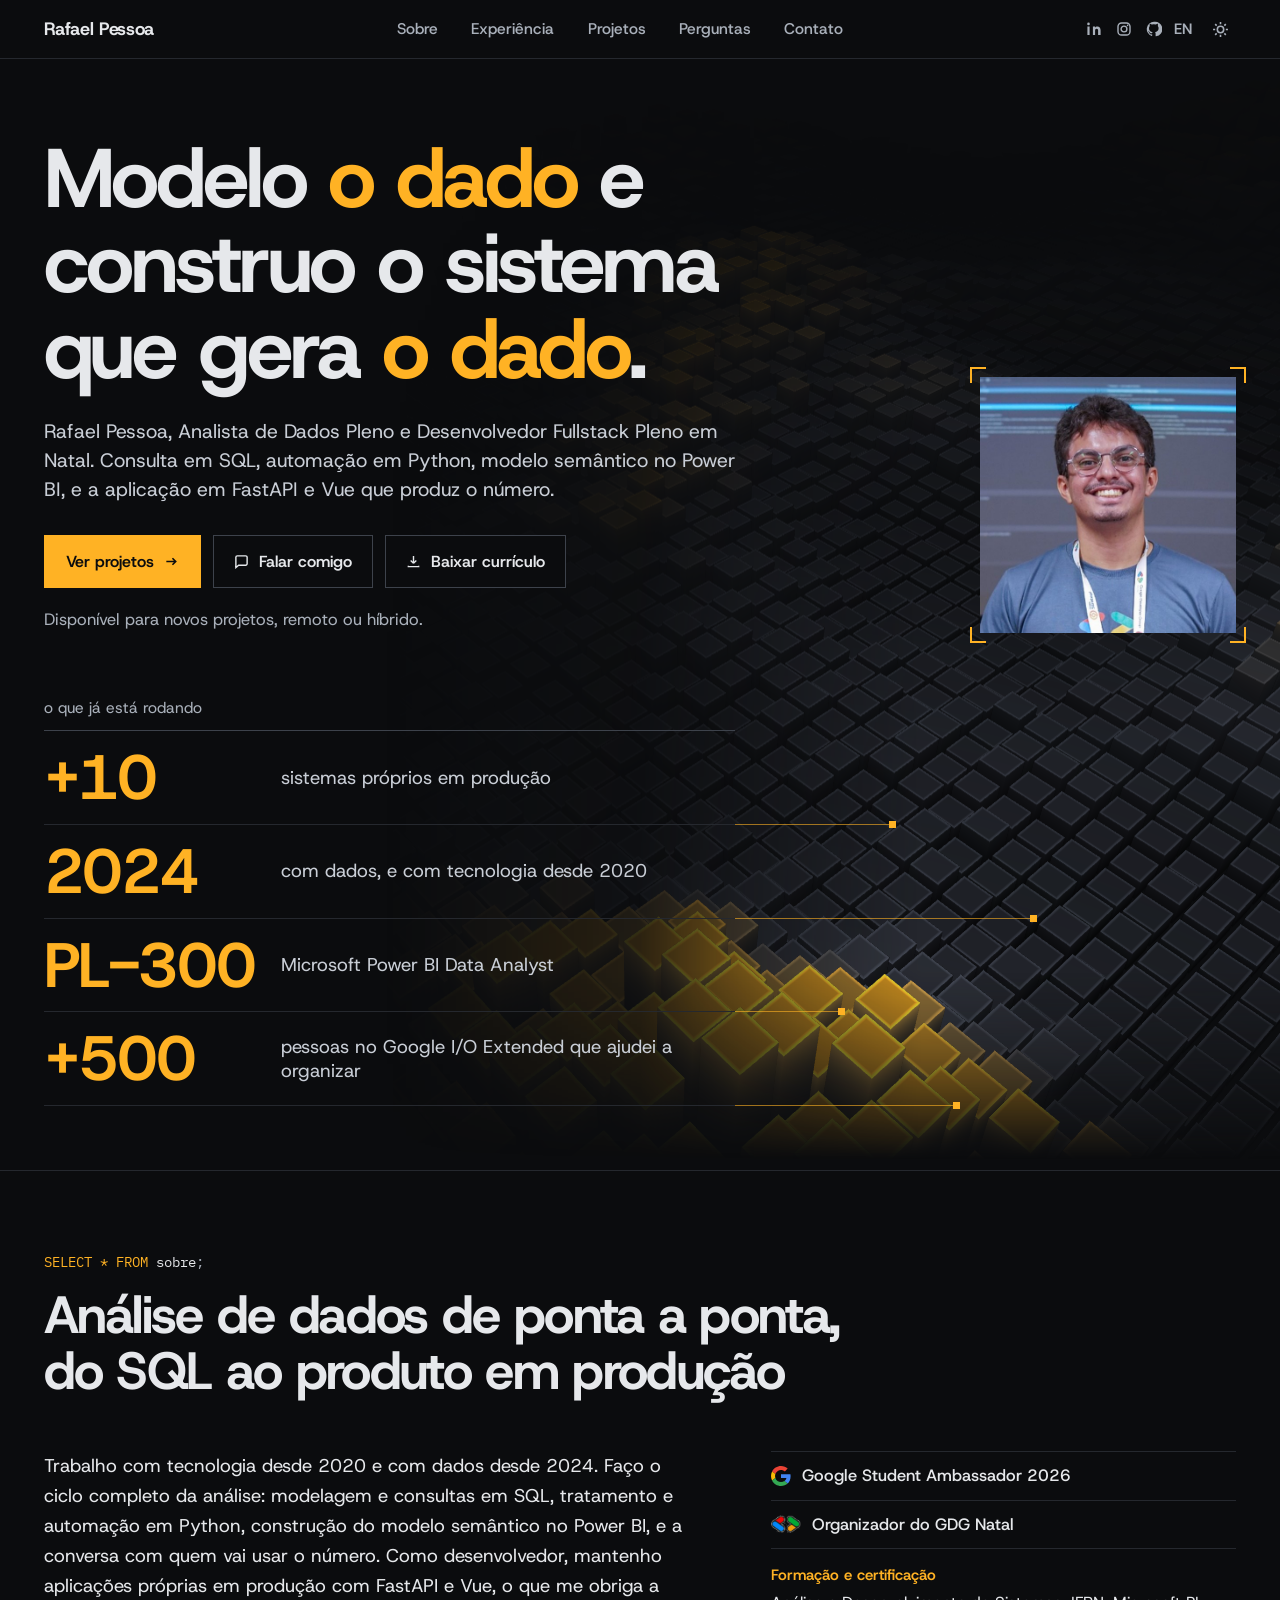
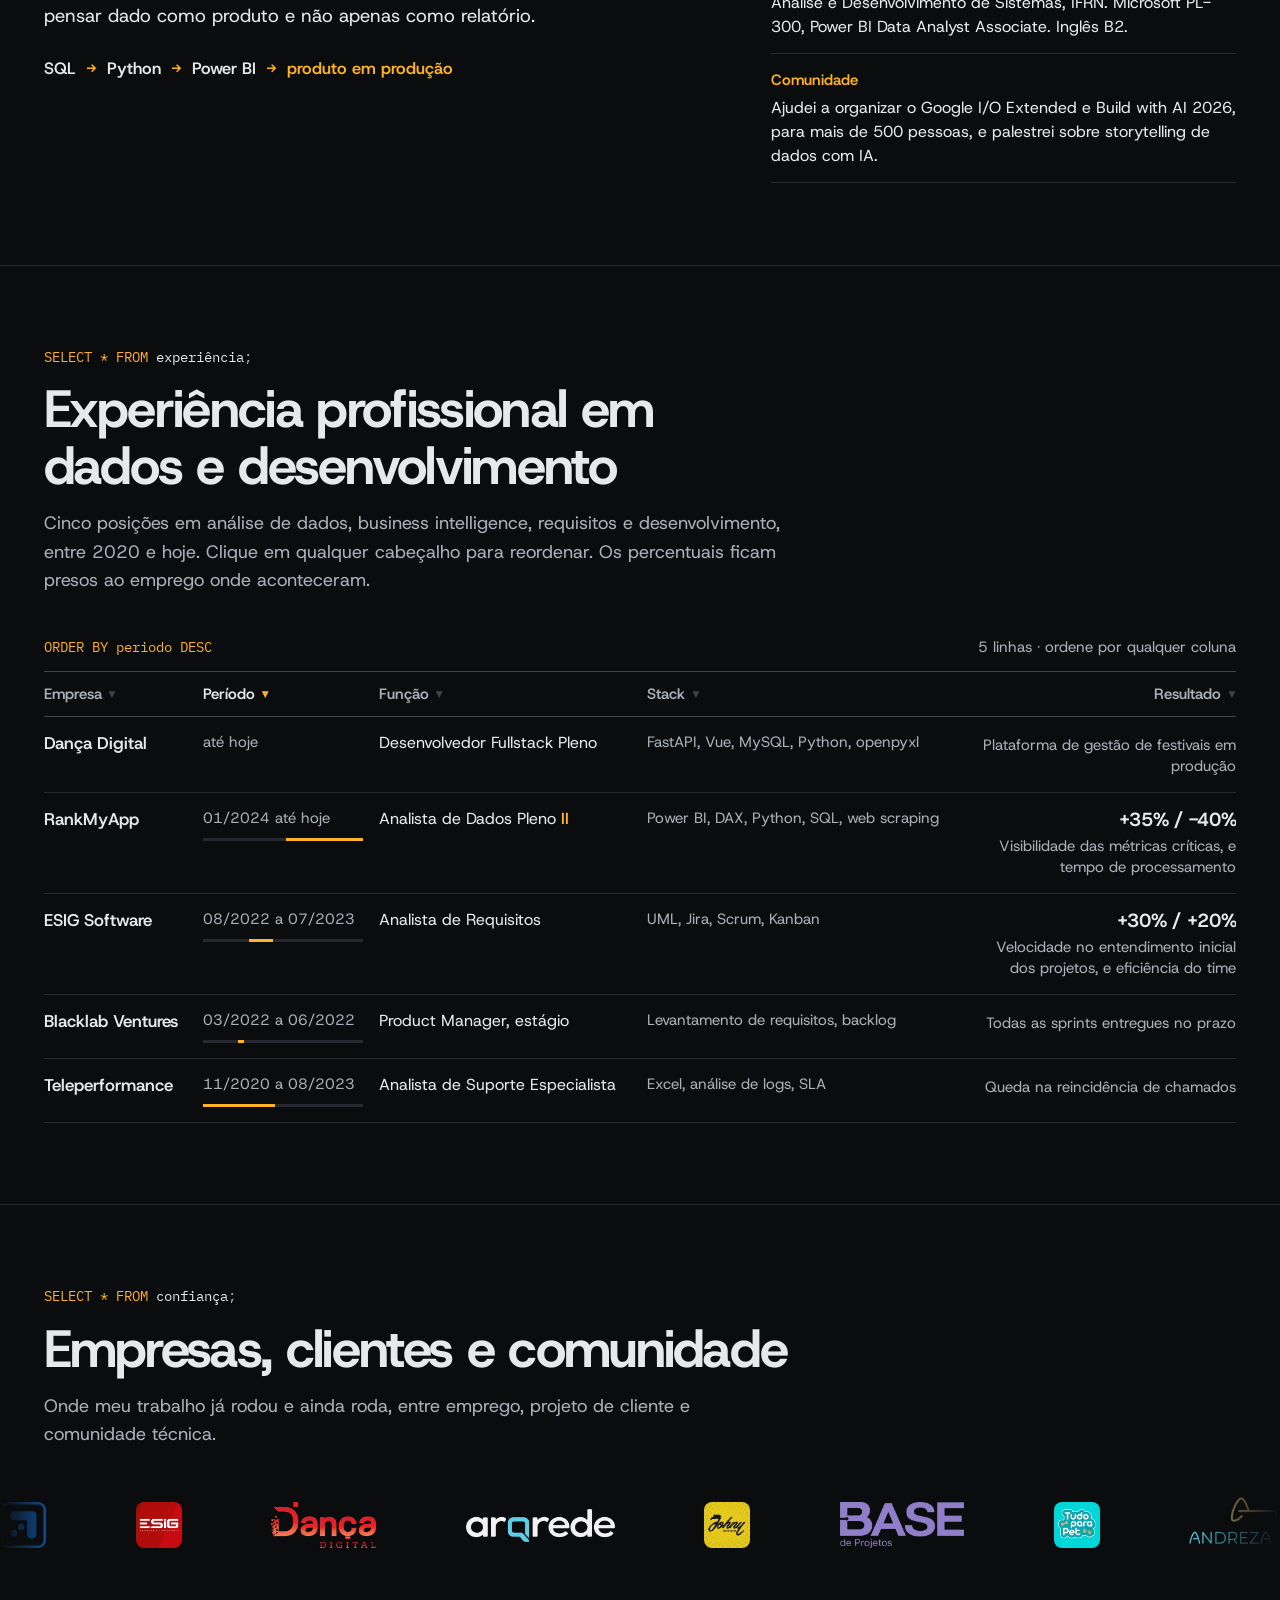
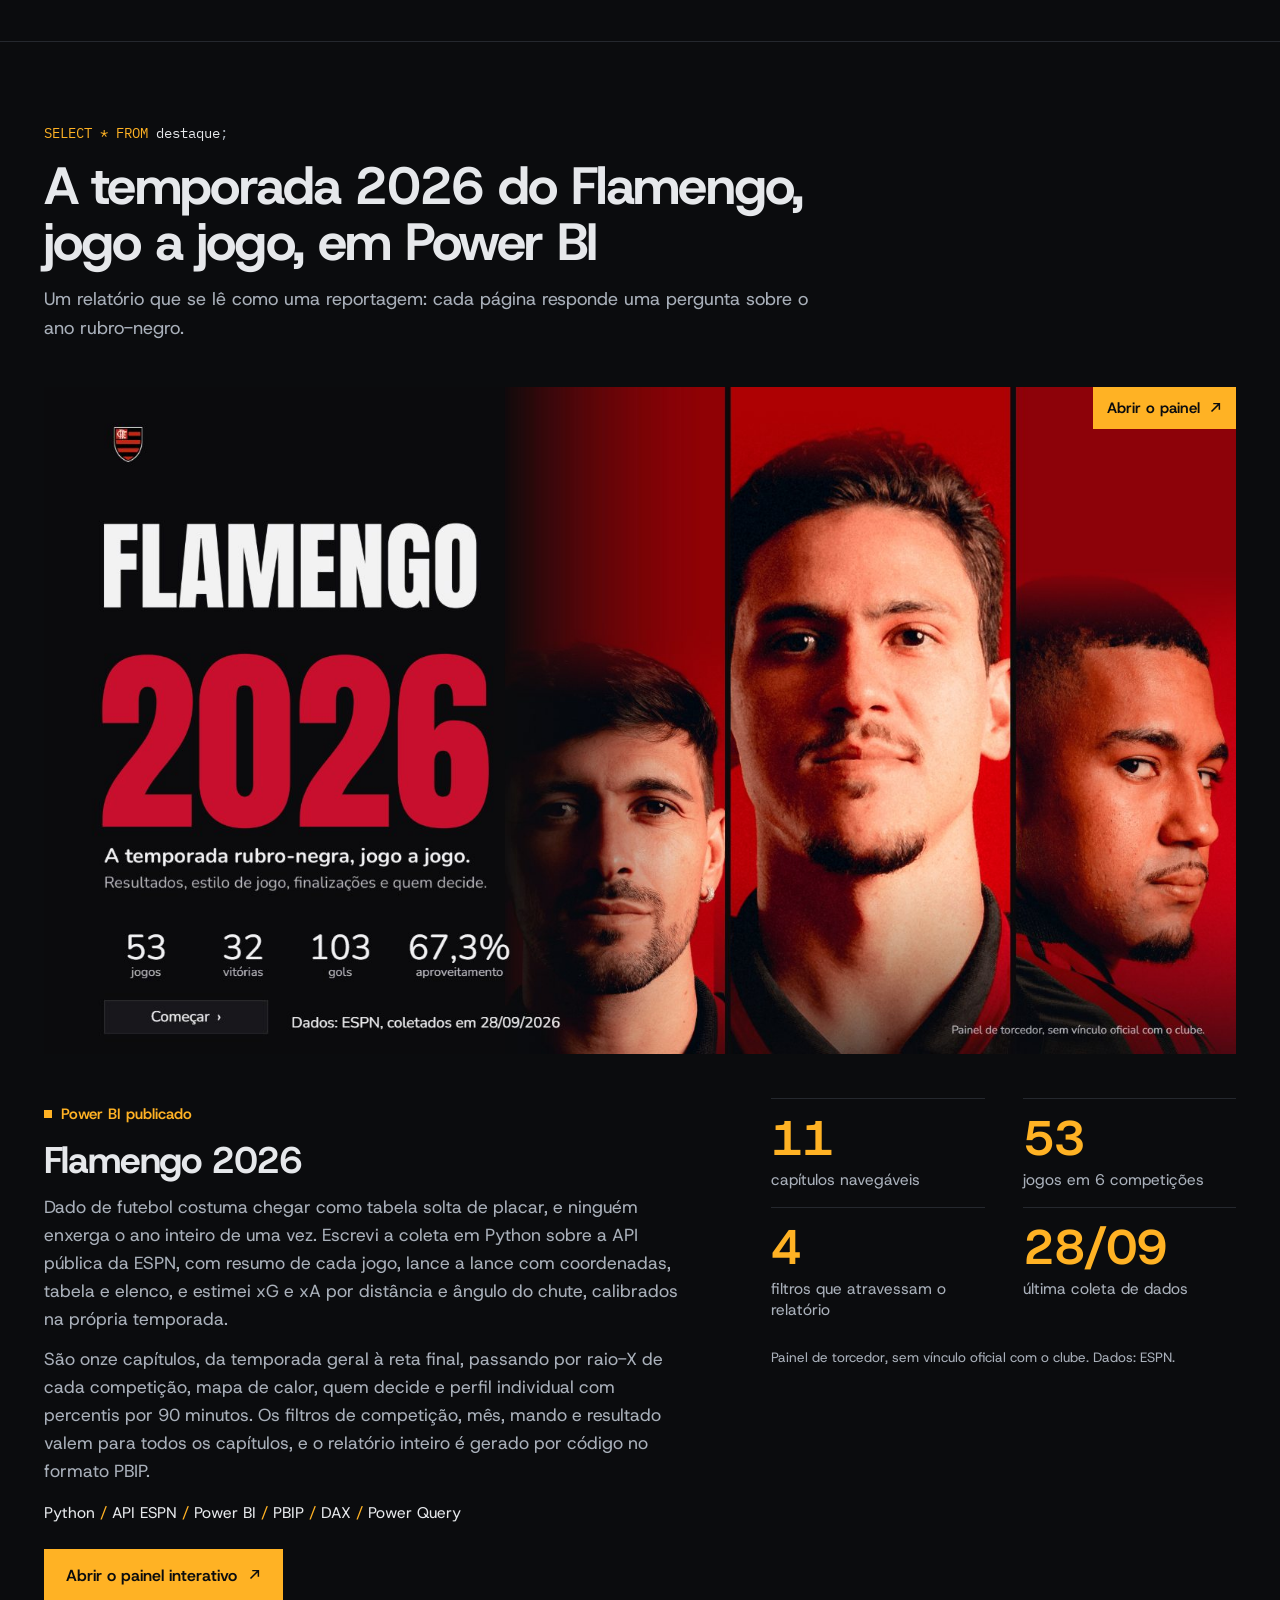
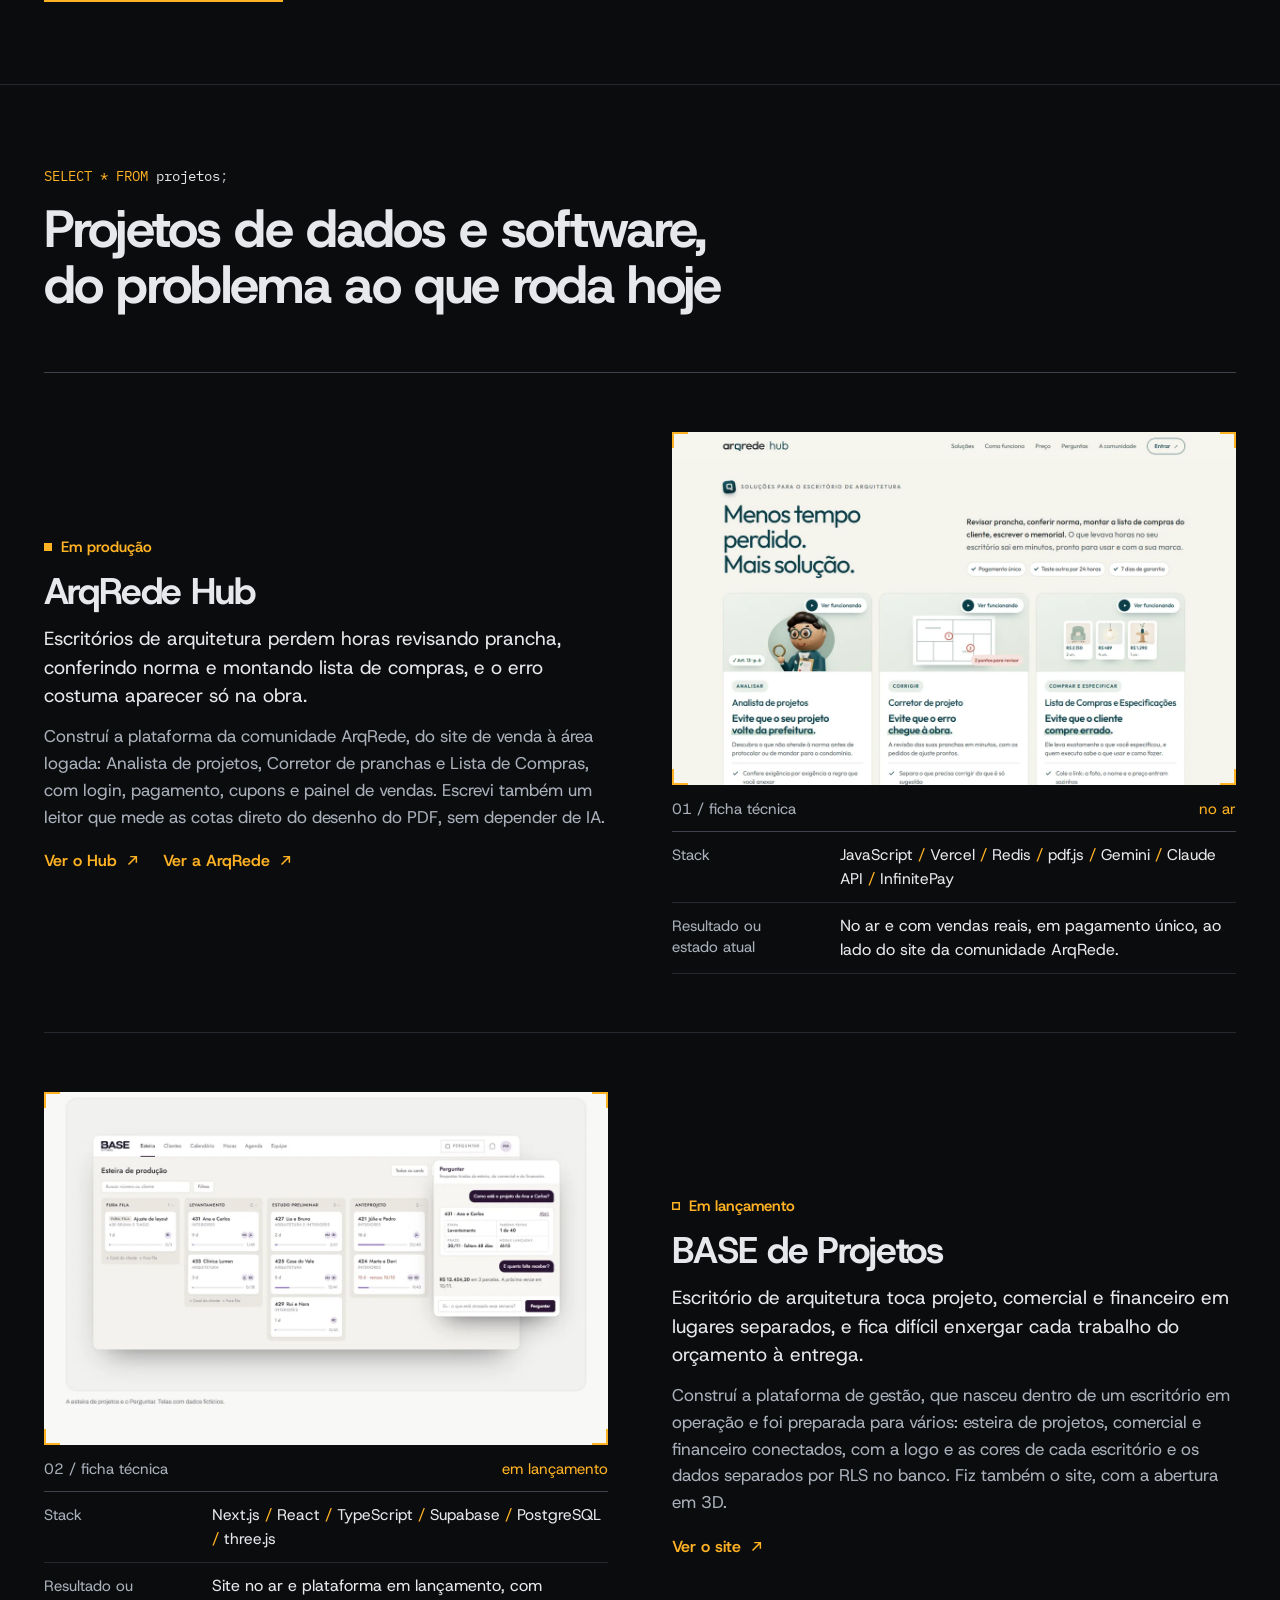
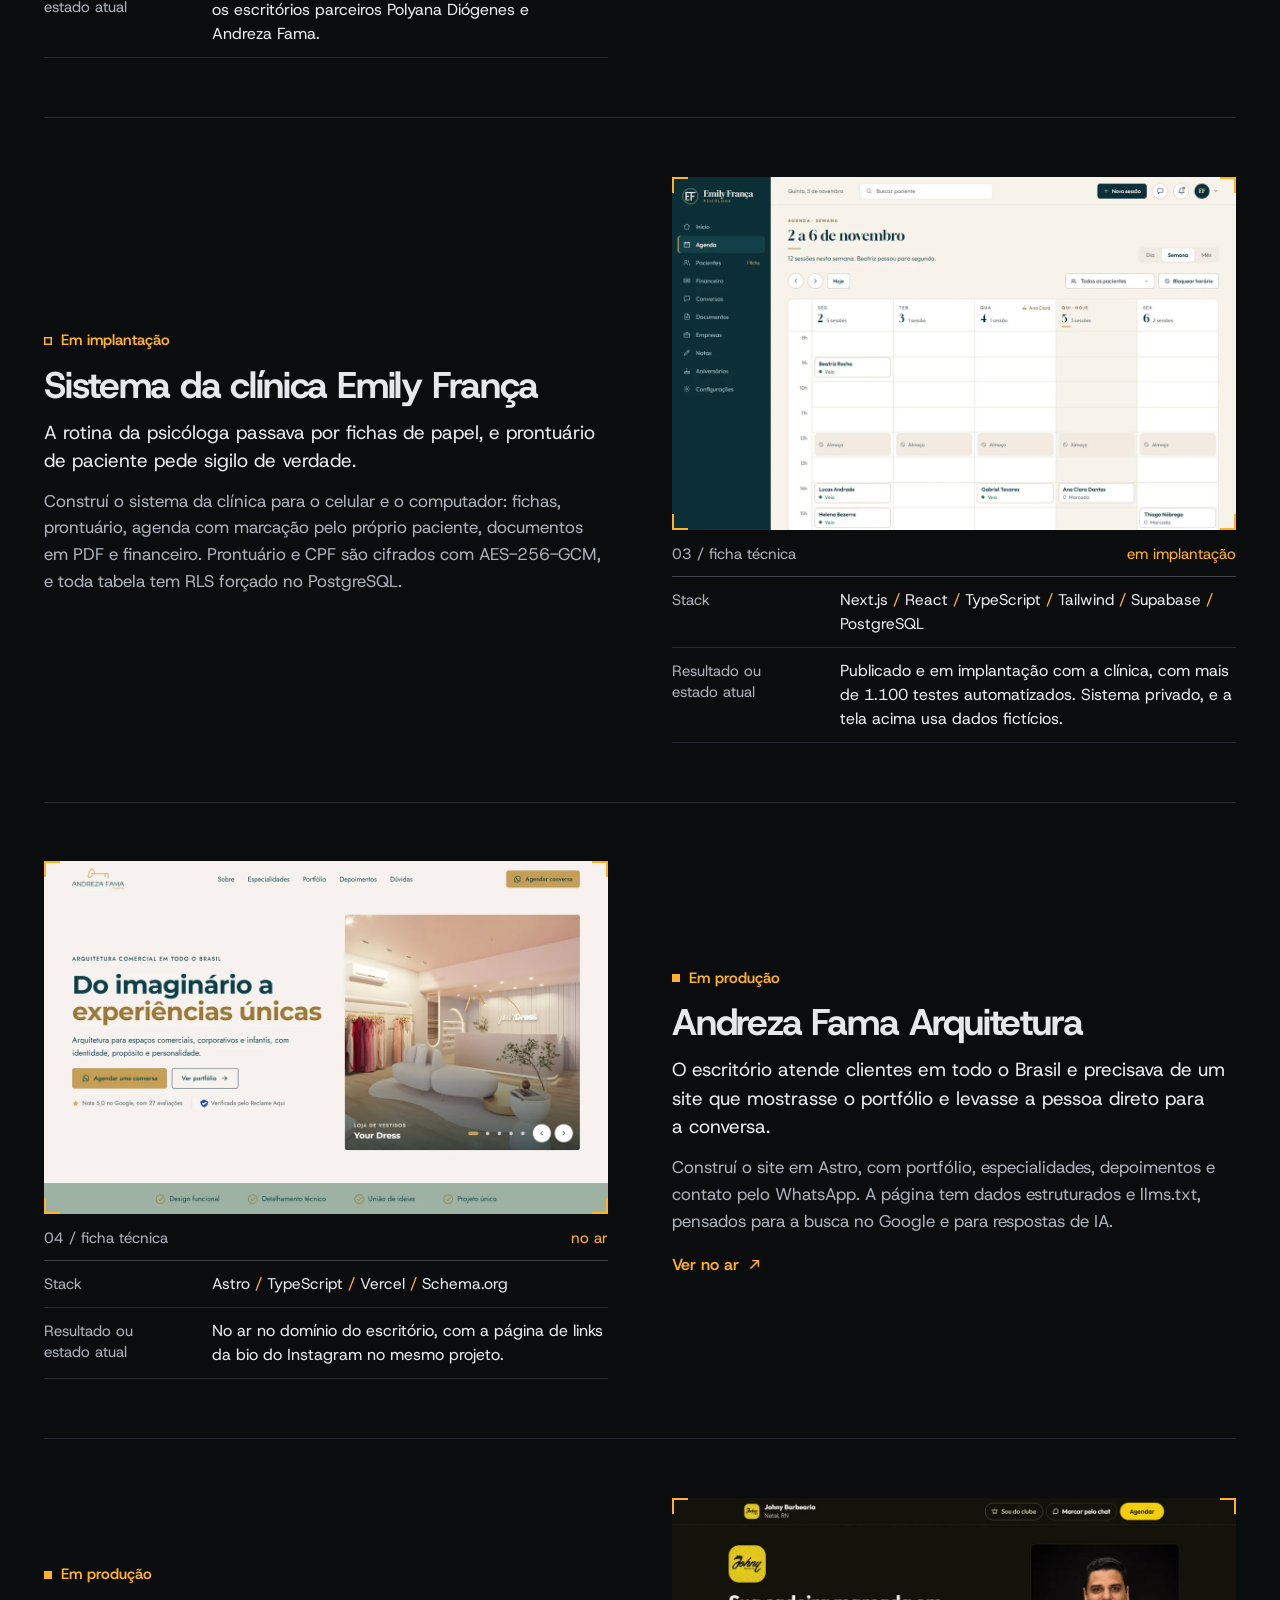
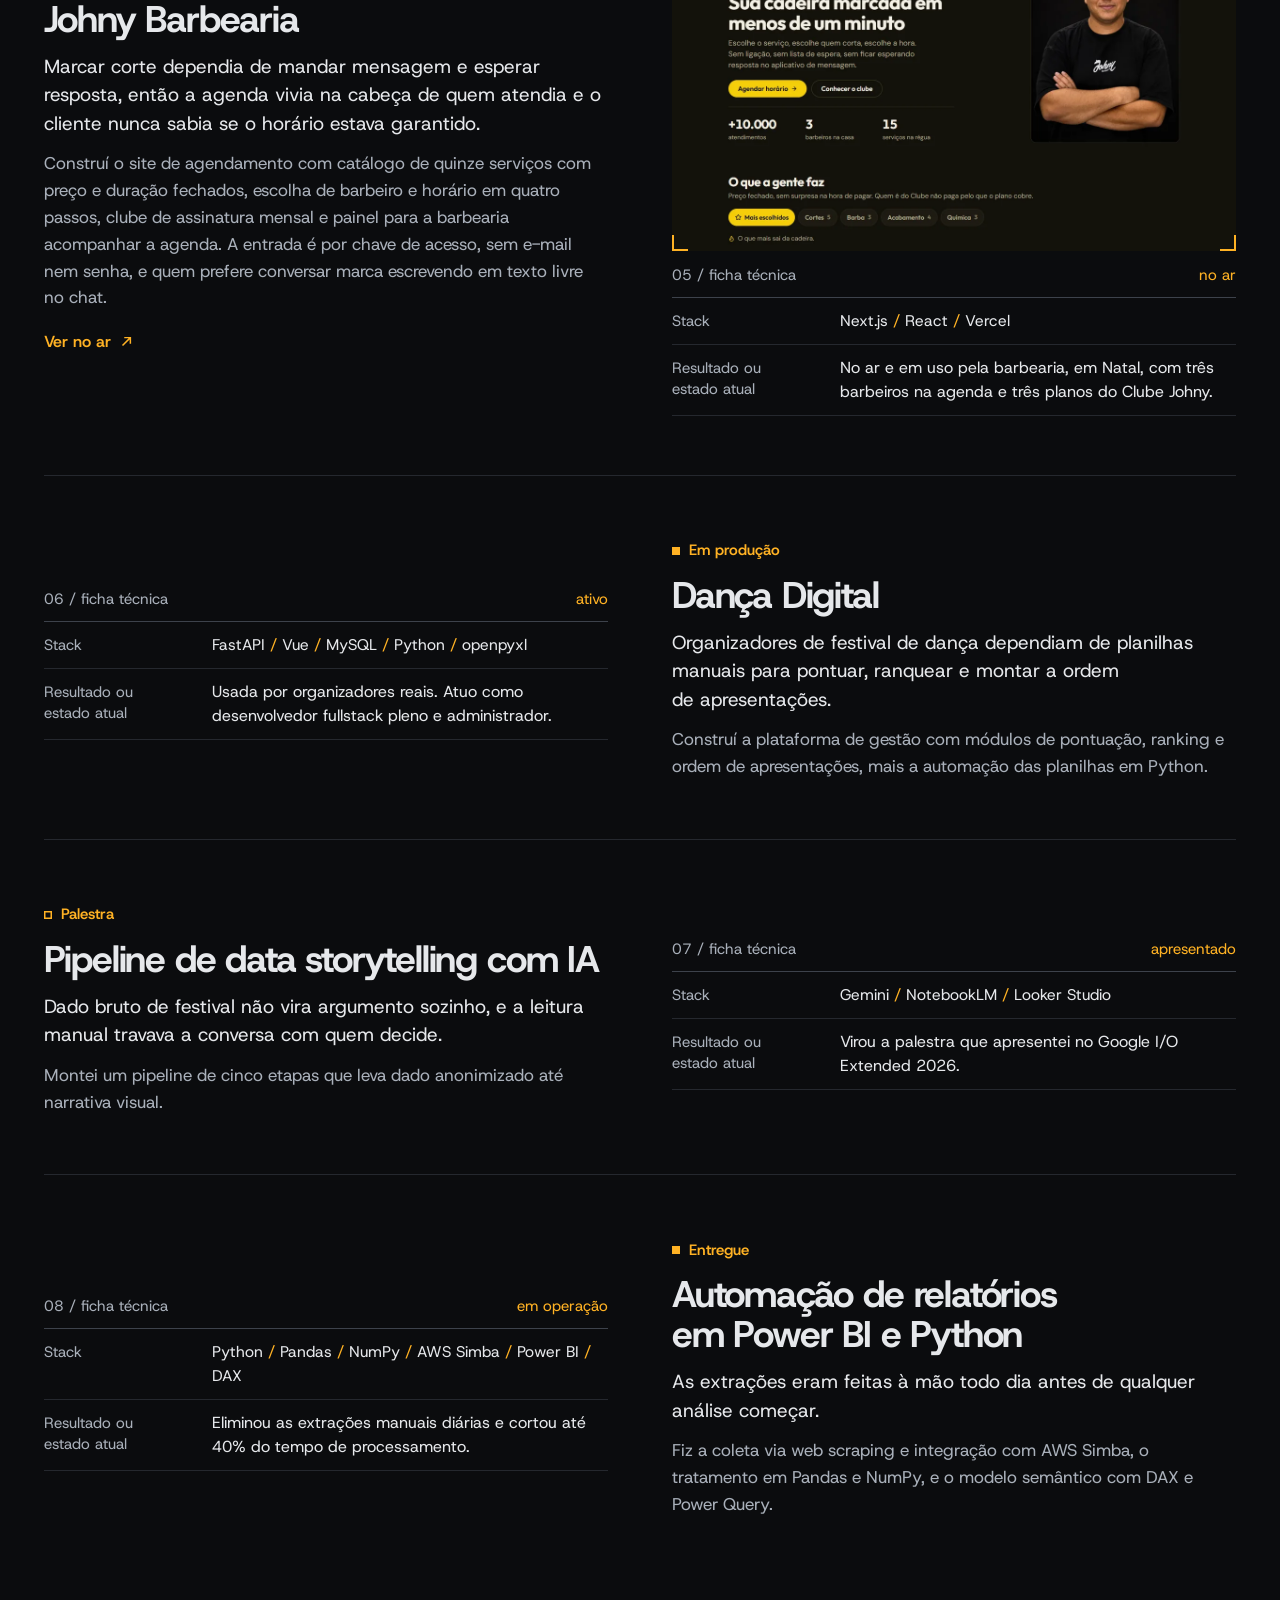
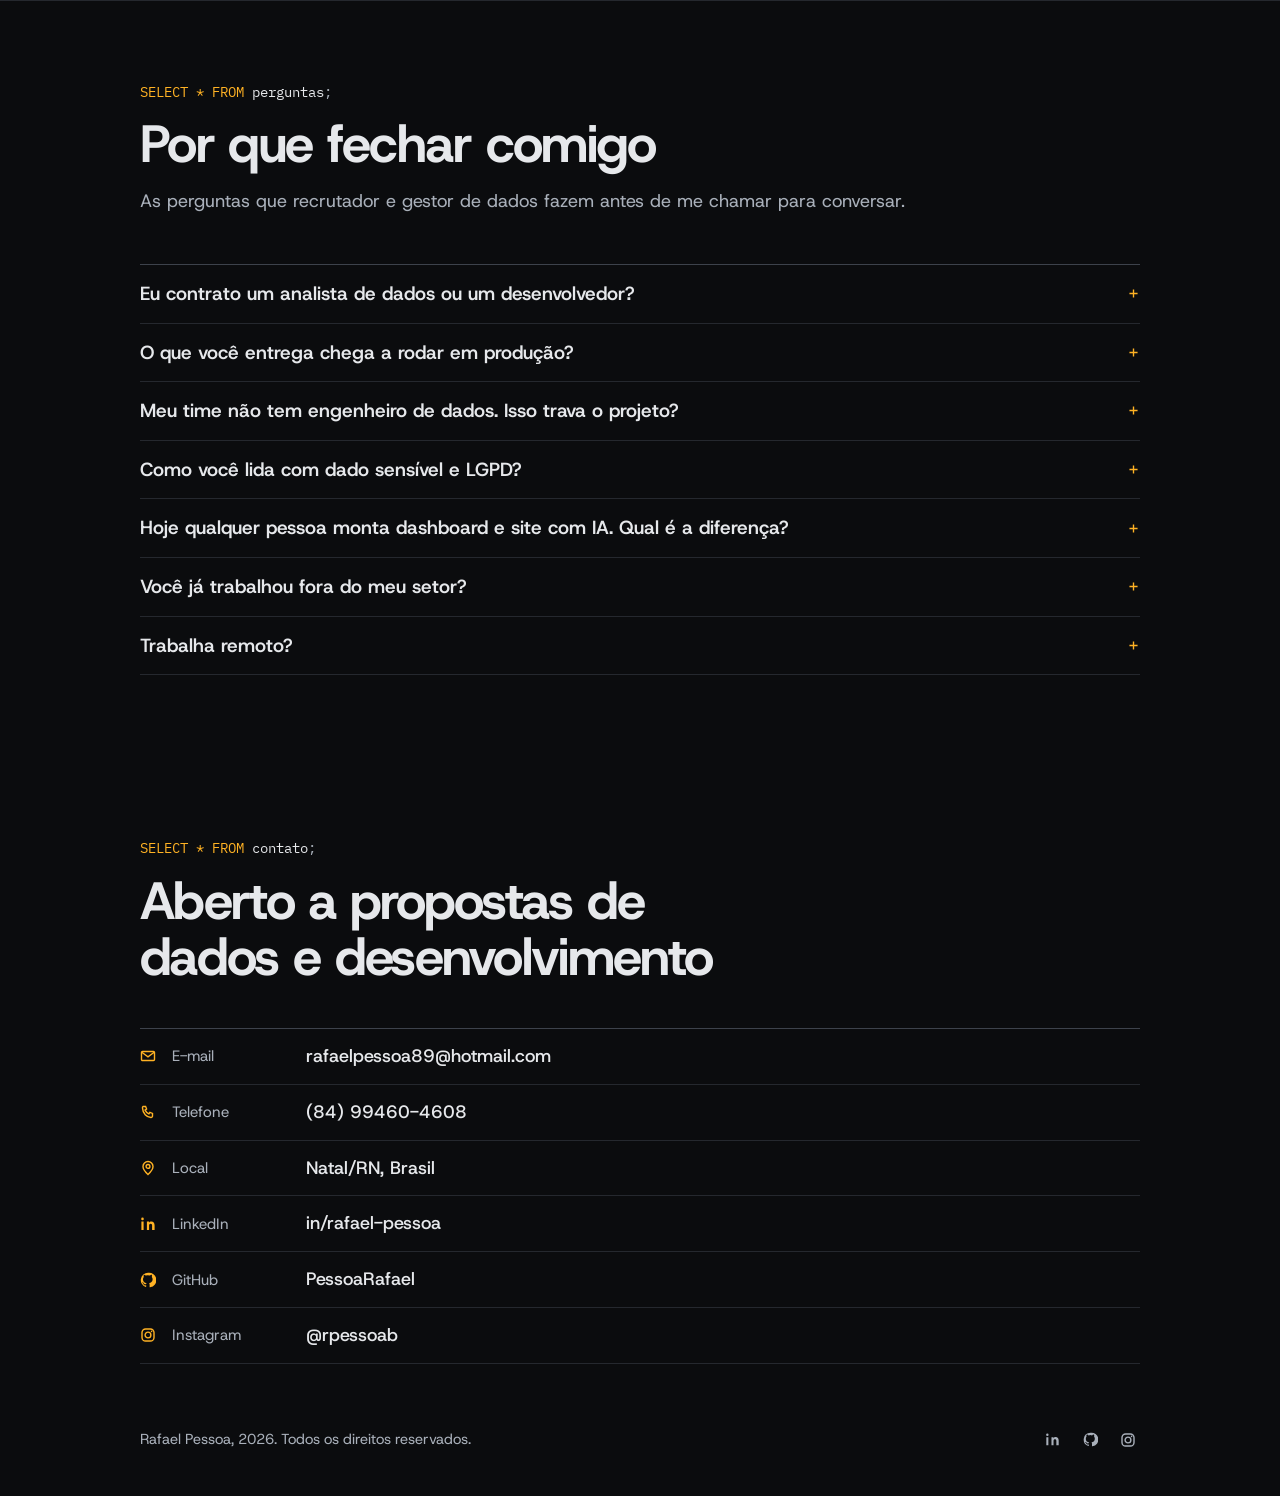
==== commit e0a28631: "feat: repaginada do portfólio, com 3D, modo claro e versão em inglês Sai o visual de caixas: agora é" ====
--- a/Portfolio-Rafael-Pessoa/index.html
+++ b/Portfolio-Rafael-Pessoa/index.html
@@ -10,7 +10,7 @@
 <meta name="geo.region" content="BR-RN">
 <meta name="geo.placename" content="Natal, Rio Grande do Norte">
 <meta name="ICBM" content="-5.7945, -35.2110">
-<meta name="theme-color" content="#14171A">
+<meta name="theme-color" content="#0B0C0E">
 <meta name="twitter:card" content="summary_large_image">
 <meta name="twitter:title" content="Rafael Pessoa, Analista de Dados e Desenvolvedor Fullstack em Natal/RN">
 <meta name="twitter:description" content="Análise de dados de ponta a ponta em SQL, Python e Power BI, e sistemas próprios em produção com FastAPI e Vue. Natal/RN, atendimento remoto em todo o Brasil.">
@@ -28,213 +28,235 @@
 <meta name="twitter:image" content="https://rafapessoa.com.br/og-rafael-pessoa.jpg">
 
 <link rel="icon" href="data:image/svg+xml,%3Csvg xmlns='http://www.w3.org/2000/svg' viewBox='0 0 32 32'%3E%3Crect width='32' height='32' fill='%2314171A'/%3E%3Ctext x='16' y='21' text-anchor='middle' font-family='Helvetica,Arial,sans-serif' font-weight='700' font-size='15' fill='%23EDEEE9'%3ERP%3C/text%3E%3C/svg%3E">
+<link rel="alternate" hreflang="pt-BR" href="https://rafapessoa.com.br/">
+<link rel="alternate" hreflang="en" href="https://rafapessoa.com.br/en/">
+<link rel="alternate" hreflang="x-default" href="https://rafapessoa.com.br/">
+<script>try{if(localStorage.getItem("tema")==="claro")document.documentElement.dataset.tema="claro"}catch(e){}</script>
 <link rel="preconnect" href="https://fonts.googleapis.com">
 <link rel="preconnect" href="https://fonts.gstatic.com" crossorigin>
-<link rel="stylesheet" href="https://fonts.googleapis.com/css2?family=Geist+Mono:wght@400;500;600&amp;family=Onest:wght@400;500;600&amp;family=Schibsted+Grotesk:wght@600;700&amp;display=swap">
+<link rel="stylesheet" href="https://fonts.googleapis.com/css2?family=Host+Grotesk:wght@400;500;600;700&amp;family=IBM+Plex+Mono:wght@400&amp;display=swap">
 
 <style>
+/* Console de dados: a página fala a língua de quem vive em query e painel, sem abrir mão da
+   leitura. Sem caixa em volta de conteúdo: a estrutura vem de fio e alinhamento. Mono só no que
+   é código de verdade (rótulo SQL e ORDER BY), e a cor de sinal é uma só. */
 :root{
-  --papel:#EDEEE9;
-  --superficie:#F3F4F0;
-  --tinta:#14171A;
-  --painel:#1D2126;
-  --borda-escura:#2E343B;
-  --anil:#1F3A6E;
-  --anil-fundo:#3A63AE;
-  --anil-link:#4B72B8;
-  --anil-claro:#8FB0E8;
-  --ocre:#8A5712;
-  --regua:#C9CBC4;
-
-  /* Derivados por transparência, todos a partir da paleta acima. */
-  --tinta-72:rgba(20,23,26,.72);
-  --tinta-84:rgba(20,23,26,.84);
-  --tinta-50:rgba(20,23,26,.5);
-  --papel-78:rgba(237,238,233,.78);
-  --papel-72:rgba(237,238,233,.72);
-  --papel-56:rgba(237,238,233,.56);
-  --anil-tint:rgba(31,58,110,.1);
-  --ocre-tint:rgba(138,87,18,.12);
+  --fundo:#0B0C0E;
+  --texto:#E6E8EB;
+  --apoio:#A9B0BA;
+  --fio:#25282E;
+  --fio-forte:#3D424B;
+  --texto-2:#C9CED6;
+  --sinal:#FFB224;
+  --claro:#E6E8EB;
+  --botao:#FFB224;
+  --botao-texto:#0B0C0E;
+
+  --gap:clamp(20px,3vw,48px);
+  --borda:clamp(16px,3.4vw,56px);
+
+  --titulo:'Host Grotesk',system-ui,sans-serif;
+  --ui:'Host Grotesk',system-ui,sans-serif;
+  --codigo:'IBM Plex Mono',ui-monospace,SFMono-Regular,monospace;
+
+  /* Marcas de canto, como as de uma área de seleção: enquadram sem fechar uma caixa. */
+  --cantos:
+    linear-gradient(var(--sinal) 0 0) 0 0/16px 2px no-repeat,
+    linear-gradient(var(--sinal) 0 0) 0 0/2px 16px no-repeat,
+    linear-gradient(var(--sinal) 0 0) 100% 0/16px 2px no-repeat,
+    linear-gradient(var(--sinal) 0 0) 100% 0/2px 16px no-repeat,
+    linear-gradient(var(--sinal) 0 0) 0 100%/16px 2px no-repeat,
+    linear-gradient(var(--sinal) 0 0) 0 100%/2px 16px no-repeat,
+    linear-gradient(var(--sinal) 0 0) 100% 100%/16px 2px no-repeat,
+    linear-gradient(var(--sinal) 0 0) 100% 100%/2px 16px no-repeat;
+}
+
+/* Modo claro: a mesma página, com o âmbar escurecido só onde ele é texto. */
+html[data-tema="claro"]{
+  --fundo:#F3F4F6;--texto:#15171B;--texto-2:#3A3F48;--apoio:#59606B;
+  --fio:#DCDFE4;--fio-forte:#B8BDC6;--sinal:#B05E00;--claro:#15171B;
+  color-scheme:light;
 }
 
 *{margin:0;padding:0;box-sizing:border-box}
-html{scroll-behavior:smooth;scroll-padding-top:76px;-webkit-text-size-adjust:100%}
+html{color-scheme:dark;scroll-behavior:smooth;scroll-padding-top:70px;-webkit-text-size-adjust:100%;background:var(--fundo)}
 body{
-  background:var(--papel);
-  color:var(--tinta);
-  font-family:'Onest',system-ui,sans-serif;
-  font-size:16px;
-  line-height:1.6;
+  background:var(--fundo);color:var(--texto);
+  font-family:var(--ui);font-size:17.5px;line-height:1.6;
   overflow-x:clip; /* clip no lugar de hidden, hidden quebra position:sticky */
-}
-h1,h2,h3{font-family:'Schibsted Grotesk',system-ui,sans-serif;font-weight:700;line-height:1.1}
-a{color:var(--anil)}
+  -webkit-font-smoothing:antialiased;
+}
+::selection{background:var(--sinal);color:var(--fundo)}
+h1,h2,h3{font-family:var(--titulo);font-weight:700;letter-spacing:-.032em;line-height:1.08;text-wrap:balance}
+a{color:inherit}
 img,svg{max-width:100%}
-.mono{font-family:'Geist Mono',ui-monospace,SFMono-Regular,monospace;font-variant-numeric:tabular-nums;font-feature-settings:"tnum" 1}
-
-:focus-visible{outline:2px solid var(--anil);outline-offset:2px;border-radius:3px}
-.band-dark :focus-visible{outline-color:var(--anil-claro)}
+p{text-wrap:pretty}
+.mono{font-family:var(--ui);font-variant-numeric:tabular-nums;font-feature-settings:"tnum" 1}
+
+:focus-visible{outline:2px solid var(--sinal);outline-offset:3px}
 
 .pular{
   position:absolute;left:-9999px;top:0;z-index:100;
-  background:var(--papel);color:var(--tinta);padding:10px 16px;border-radius:0 0 5px 0;
+  background:var(--sinal);color:var(--fundo);padding:10px 16px;
   font-size:14px;font-weight:600;text-decoration:none;
 }
 .pular:focus{left:0}
 .oculto{position:absolute;width:1px;height:1px;overflow:hidden;clip-path:inset(50%);white-space:nowrap}
 
-.wrap{max-width:1180px;margin:0 auto}
-.wrap-md{max-width:900px;margin:0 auto}
-.band-dark{background:var(--tinta);color:var(--papel)}
-.band{padding:clamp(52px,8vw,96px) clamp(14px,3vw,28px);border-bottom:1px solid var(--regua)}
-
-.olho{font-size:12px;letter-spacing:.14em;text-transform:uppercase;margin-bottom:12px}
-.olho-anil{color:var(--anil)}
-.olho-claro{color:var(--anil-claro)}
-.cabeca{text-align:center;margin-bottom:clamp(32px,5vw,54px)}
-.cabeca h2{font-size:clamp(28px,3.8vw,40px);letter-spacing:-.028em;margin:0}
-.cabeca p{margin:12px auto 0;max-width:60ch;font-size:15.5px;color:var(--tinta-72)}
-.band-dark .cabeca p{color:var(--papel-72)}
+.wrap,.wrap-md{max-width:1328px;margin:0 auto}
+.wrap-md{max-width:1000px}
+.band{padding:clamp(52px,6.4vw,92px) var(--borda);border-bottom:1px solid var(--fio)}
+
+/* O rótulo da seção vira a consulta que a traz. O texto continua sendo o do HTML. */
+.olho{font-family:var(--codigo);font-size:14px;line-height:1.4;color:var(--texto);text-transform:lowercase;margin-bottom:14px}
+.olho::before{content:"SELECT * FROM ";color:var(--sinal);text-transform:none}
+.olho::after{content:";";color:var(--apoio)}
+.cabeca{margin-bottom:clamp(30px,4vw,52px)}
+.cabeca h2{max-width:21em;font-size:clamp(31px,4.1vw,58px)}
+.cabeca p:not(.olho){margin-top:14px;max-width:64ch;font-size:18px;color:var(--apoio)}
 
 /* ---------- Topo ---------- */
-.topo{padding:0 clamp(14px,3vw,28px) clamp(48px,7vw,88px)}
-
-/* A barra carrega o próprio fundo escuro, assim nada aparece por trás da
-   navegação flutuante quando ela passa sobre as faixas claras. */
+.topo{position:relative;overflow:hidden;padding:0 var(--borda) clamp(44px,5vw,72px);border-bottom:1px solid var(--fio)}
+.topo>.wrap{position:relative;z-index:1}
+.campo{
+  position:absolute;inset:0;width:100%;height:100%;pointer-events:none;
+  -webkit-mask-image:linear-gradient(90deg,transparent 30%,rgba(0,0,0,.16) 50%,#000 72%),linear-gradient(180deg,#000 82%,transparent 99%);
+          mask-image:linear-gradient(90deg,transparent 30%,rgba(0,0,0,.16) 50%,#000 72%),linear-gradient(180deg,#000 82%,transparent 99%);
+  -webkit-mask-composite:source-in;mask-composite:intersect;
+}
+
 .topo-nav{
-  position:sticky;top:0;z-index:40;
-  background:var(--tinta);
-  padding:10px clamp(14px,3vw,28px);
-  border-bottom:1px solid transparent;
-  transition:border-color 160ms ease,box-shadow 160ms ease;
-}
-.topo-nav.rolou{border-bottom-color:var(--borda-escura);box-shadow:0 8px 24px rgba(20,23,26,.35)}
-
-.nav{
-  display:flex;align-items:center;justify-content:space-between;gap:18px;flex-wrap:wrap;
-  background:var(--painel);border:1px solid var(--borda-escura);border-radius:6px;
-  padding:7px 14px;
-}
-.nav-marca{font-family:'Schibsted Grotesk',sans-serif;font-weight:600;font-size:15px;letter-spacing:-.01em;color:var(--papel);text-decoration:none;white-space:nowrap}
-.nav-links{display:flex;gap:6px;font-size:13.5px}
-.nav-links a{color:var(--papel-72);text-decoration:none;padding:7px 12px;border-radius:4px;white-space:nowrap;transition:color 140ms ease,background 140ms ease}
-.nav-links a:hover{color:var(--papel);background:var(--borda-escura)}
+  position:sticky;top:0;z-index:40;background:var(--fundo);
+  padding:0 var(--borda);border-bottom:1px solid var(--fio);
+}
+.nav{display:flex;align-items:center;justify-content:space-between;gap:18px;flex-wrap:wrap;min-height:58px}
+.nav-marca{font-family:var(--titulo);font-weight:700;font-size:18px;letter-spacing:-.02em;text-decoration:none;white-space:nowrap}
+.nav-links{display:flex;gap:clamp(16px,2.6vw,36px);font-size:15.5px;font-weight:500}
+.nav-links a{color:var(--apoio);text-decoration:none;white-space:nowrap;transition:color 120ms ease}
+.nav-links a:hover{color:var(--sinal)}
 .nav-acoes{display:flex;align-items:center;gap:12px}
-.nav-social{display:flex;gap:12px}
-.nav-social a{color:var(--papel-72);display:flex;transition:color 140ms ease}
-.nav-social a:hover{color:var(--papel)}
+.nav-social{display:flex;gap:14px}
+.nav-social a{display:flex;color:var(--apoio);transition:color 120ms ease}
+.nav-social a:hover{color:var(--sinal)}
+.nav-idioma{font-size:15px;font-weight:600;color:var(--apoio);text-decoration:none;transition:color 120ms ease}
+.nav-idioma:hover{color:var(--sinal)}
+.nav-tema{display:inline-flex;align-items:center;justify-content:center;width:32px;height:32px;background:none;border:0;color:var(--apoio);cursor:pointer;transition:color 120ms ease}
+.nav-tema:hover{color:var(--sinal)}
+.nav-tema .icone-lua,html[data-tema="claro"] .nav-tema .icone-sol{display:none}
+html[data-tema="claro"] .nav-tema .icone-lua{display:block}
 .nav-abre{
-  display:none;align-items:center;justify-content:center;width:40px;height:40px;
-  background:none;border:1px solid var(--borda-escura);border-radius:5px;
-  color:var(--papel);cursor:pointer;transition:background 140ms ease,border-color 140ms ease;
-}
-.nav-abre:hover{background:var(--borda-escura);border-color:var(--anil-link)}
+  display:none;align-items:center;justify-content:center;width:44px;height:44px;margin-right:-10px;
+  background:none;border:0;color:inherit;cursor:pointer;
+}
 .nav-abre .icone-fecha,.nav[data-aberto="sim"] .nav-abre .icone-menu{display:none}
 .nav[data-aberto="sim"] .nav-abre .icone-fecha{display:block}
 
 .hero{
-  display:grid;grid-template-columns:1fr 300px;gap:clamp(30px,6vw,72px);align-items:center;
-  padding:clamp(34px,4.5vw,60px) 0 clamp(30px,4vw,48px);
-}
-.hero h1{font-size:clamp(34px,5.4vw,62px);line-height:1.03;letter-spacing:-.033em;margin:20px 0 0;max-width:16ch;text-wrap:balance}
-.hero-sub{margin:20px 0 0;max-width:50ch;font-size:17px;line-height:1.62;color:var(--papel-72)}
-
-.etiqueta{display:inline-flex;align-items:stretch;border:1px solid var(--borda-escura);border-radius:4px;overflow:hidden;font-family:'Geist Mono',ui-monospace,monospace}
-.etiqueta-a{display:inline-flex;align-items:center;gap:8px;background:var(--anil-fundo);color:var(--papel);padding:7px 11px;font-size:11px;letter-spacing:.16em;text-transform:uppercase}
-.etiqueta-b{display:inline-flex;align-items:center;background:var(--painel);color:var(--papel-78);padding:7px 13px;font-size:12px;letter-spacing:.02em}
-.pulso{width:6px;height:6px;border-radius:50%;background:var(--papel);animation:pulso 2.4s ease-in-out infinite}
-@keyframes pulso{0%,100%{opacity:1}50%{opacity:.35}}
-
-.acoes{display:flex;align-items:center;gap:20px;flex-wrap:wrap;margin-top:30px}
-.btn,.btn-linha{display:inline-flex;align-items:center;gap:9px;text-decoration:none;font-size:14.5px;border-radius:5px}
-.btn{background:var(--anil-fundo);color:var(--papel);font-weight:600;padding:14px 24px;transition:background 140ms ease}
-.btn:hover{background:var(--anil-link)}
-.btn-linha{border:1px solid var(--borda-escura);background:var(--painel);color:var(--papel);font-weight:500;padding:13px 22px;transition:border-color 140ms ease,background 140ms ease}
-.btn-linha:hover{border-color:var(--anil-link);background:var(--borda-escura)}
-
-.retrato{position:relative;width:292px;height:292px;max-width:100%;border-radius:50%;overflow:hidden;justify-self:end;background:var(--anil)}
+  display:grid;grid-template-columns:minmax(0,1fr) clamp(200px,20vw,288px);gap:clamp(30px,5vw,72px);align-items:end;
+  padding:clamp(40px,6vw,88px) 0 clamp(40px,5vw,72px);
+}
+.hero h1{font-size:clamp(34px,6.5vw,98px);line-height:1.03;letter-spacing:-.038em}
+.hero h1 span{display:block;white-space:nowrap}
+.hero h1 em{font-style:normal;color:var(--sinal)}
+.hero-sub{margin-top:24px;max-width:54ch;font-size:19.5px;line-height:1.5;color:var(--texto-2)}
+
+.acoes{display:flex;align-items:center;gap:12px;flex-wrap:wrap;margin-top:30px}
+.disponivel{margin-top:18px;font-size:16.5px;color:var(--apoio)}
+.btn,.btn-linha{display:inline-flex;align-items:center;gap:10px;text-decoration:none;font-size:16px;font-weight:600}
+.btn{background:var(--botao);color:var(--botao-texto);padding:14px 22px;transition:background 120ms ease,color 120ms ease}
+.btn:hover{background:var(--claro);color:var(--fundo)}
+.btn-linha{border:1px solid var(--fio-forte);background:var(--fundo);color:var(--texto);padding:13px 20px;transition:border-color 120ms ease,color 120ms ease}
+.btn-linha:hover{border-color:var(--sinal);color:var(--sinal)}
+
+.retrato{position:relative;width:100%;aspect-ratio:1;justify-self:end;background:var(--fio)}
+.retrato::after{content:"";position:absolute;inset:-10px;z-index:3;background:var(--cantos);pointer-events:none}
 .retrato img{position:relative;z-index:2;width:100%;height:100%;object-fit:cover;display:block}
-/* Duotone anil desligado. Para voltar, é só somar a classe retrato--duotone na figure. */
-.retrato--duotone img{filter:grayscale(1) contrast(1.06)}
-.retrato--duotone::after{content:"";position:absolute;inset:0;z-index:3;background:var(--anil);mix-blend-mode:color;pointer-events:none}
 .retrato-vazio{
   position:absolute;inset:0;z-index:1;display:flex;align-items:center;justify-content:center;
-  background:var(--painel);color:var(--papel);
-  font-family:'Geist Mono',ui-monospace,monospace;font-size:64px;letter-spacing:-.04em;
-}
-
-.stats{display:grid;grid-template-columns:repeat(4,1fr);gap:10px}
-.stat{border:1px solid var(--borda-escura);background:var(--painel);border-radius:6px;padding:16px 18px}
-.stat-num{font-family:'Geist Mono',ui-monospace,monospace;font-size:30px;font-weight:600;letter-spacing:-.03em;font-variant-numeric:tabular-nums}
-.stat-txt{font-size:13px;color:var(--papel-72);margin-top:6px;line-height:1.4}
+  color:var(--texto);font-size:64px;letter-spacing:-.04em;
+}
+
+.topo .olho{margin-bottom:12px;font-family:var(--ui);font-size:15.5px;color:var(--apoio);text-transform:none}
+.topo .olho::before,.topo .olho::after{content:none}
+.stats{max-width:min(58%,780px);border-top:1px solid var(--fio-forte)}
+.stat{
+  position:relative;display:grid;grid-template-columns:clamp(150px,17vw,244px) minmax(0,1fr);column-gap:20px;align-items:center;
+  padding:15px 0;border-bottom:1px solid var(--fio);
+}
+.stat-num{font-weight:700;font-size:clamp(40px,4.9vw,70px);line-height:1;letter-spacing:-.035em;color:var(--sinal);white-space:nowrap}
+.stat-txt{font-size:clamp(17px,1.45vw,20px);line-height:1.3;color:var(--texto-2)}
+/* Cada linha sai do texto e termina num ponto sobre o relevo: é uma anotação do gráfico. */
+.stat::after{content:"";position:absolute;left:100%;bottom:-1px;width:var(--pino);height:1px;background:var(--sinal);opacity:.6}
+.stat::before{content:"";position:absolute;left:calc(100% + var(--pino));bottom:-4px;width:7px;height:7px;background:var(--sinal)}
+.stat:nth-child(1){--pino:12vw}
+.stat:nth-child(2){--pino:23vw}
+.stat:nth-child(3){--pino:8vw}
+.stat:nth-child(4){--pino:17vw}
 
 /* ---------- Sobre ---------- */
-.sobre-grid{display:grid;grid-template-columns:1fr 1fr;gap:clamp(28px,4vw,56px);align-items:start}
-.sobre-grid p{font-size:16.5px;line-height:1.68}
-.fluxo{display:flex;flex-wrap:wrap;align-items:center;gap:8px;margin-top:26px;font-family:'Geist Mono',ui-monospace,monospace;font-size:12px}
-.fluxo span.passo{border:1px solid var(--regua);background:var(--superficie);border-radius:4px;padding:7px 11px}
-.fluxo span.seta{color:var(--tinta-72)}
-.fluxo span.fim{border:1px solid var(--anil);background:var(--anil);color:var(--papel);border-radius:4px;padding:7px 11px}
-.fichas{display:grid;gap:10px}
-.ficha{border:1px solid var(--regua);background:var(--superficie);border-radius:6px;padding:16px 18px}
-.ficha dt{font-size:11.5px;letter-spacing:.14em;text-transform:uppercase;color:var(--tinta-72);margin-bottom:7px}
-.ficha dd{font-size:15px;line-height:1.55;margin:0}
-/* Selos de programa. Mesma caixa das fichas, só que mais apertada e com a marca. */
-.coluna-lateral{display:grid;gap:10px;align-content:start}
-.selos{display:grid;gap:8px}
+.sobre-grid{display:grid;grid-template-columns:minmax(0,7fr) minmax(0,5fr);gap:clamp(30px,6vw,88px);align-items:start}
+.sobre-grid p{font-size:18.5px;line-height:1.62}
+.fluxo{display:flex;flex-wrap:wrap;align-items:baseline;gap:4px 10px;margin-top:24px;font-size:16.5px!important;font-weight:600}
+.fluxo .seta{color:var(--sinal)}
+.fluxo .fim{color:var(--sinal)}
+.coluna-lateral{display:grid;align-content:start}
+.selos{display:grid}
 .selo{
-  display:flex;align-items:center;gap:11px;
-  border:1px solid var(--regua);background:var(--superficie);border-radius:6px;
-  padding:12px 16px;font-size:15px;font-weight:600;letter-spacing:-.01em;
+  display:flex;align-items:center;gap:11px;padding:13px 0;border-top:1px solid var(--fio);
+  font-size:16.5px!important;font-weight:500;line-height:1.3!important;
 }
 .selo svg,.marca-selo{flex:0 0 auto}
-.marca-selo{height:20px;width:auto}
+.marca-selo{height:18px;width:auto}
+.fichas{display:grid}
+.ficha{padding:14px 0;border-top:1px solid var(--fio)}
+.ficha:last-child{border-bottom:1px solid var(--fio)}
+.ficha dt{margin-bottom:4px;font-size:15px;font-weight:600;color:var(--sinal)}
+.ficha dd{font-size:16px;line-height:1.5;color:var(--texto)}
 
 /* ---------- Experiência ---------- */
 .tabela-topo{
-  display:flex;align-items:center;justify-content:space-between;gap:16px;flex-wrap:wrap;
-  background:var(--tinta);color:var(--papel);border-radius:6px 6px 0 0;padding:11px 16px;
-  font-family:'Geist Mono',ui-monospace,monospace;font-size:12.5px;
-}
-.tabela-topo .contagem{font-size:11px;letter-spacing:.1em;text-transform:uppercase;color:var(--papel-56)}
-.tabela-rolagem{overflow-x:auto;border:1px solid var(--regua);border-top:0;border-radius:0 0 6px 6px;background:var(--superficie)}
+  display:flex;align-items:baseline;justify-content:space-between;gap:6px 16px;flex-wrap:wrap;
+  padding-bottom:12px;font-size:15px;
+}
+#ordem-status{font-family:var(--codigo);font-size:14px;color:var(--sinal)}
+.tabela-topo .contagem{color:var(--apoio)}
+.tabela-rolagem{overflow-x:auto;border-top:1px solid var(--fio-forte)}
 table{width:100%;min-width:820px;border-collapse:collapse;font-variant-numeric:tabular-nums}
-thead th{background:var(--superficie);padding:0;border-bottom:1px solid var(--regua);text-align:left}
+thead th{padding:0;border-bottom:1px solid var(--fio-forte);text-align:left}
 th button{
   width:100%;display:flex;gap:6px;align-items:center;background:none;border:0;cursor:pointer;
-  font-family:'Onest',sans-serif;font-size:12px;font-weight:600;letter-spacing:.06em;text-transform:uppercase;
-  color:var(--tinta);padding:13px 16px;text-align:left;transition:color 140ms ease;
-}
-th button:hover{color:var(--anil)}
-th.col-periodo{width:158px}
-th.col-resultado{width:252px}
-th.col-resultado button{justify-content:flex-end;text-align:right}
-.ind{
-  flex:0 0 auto;display:inline-block;width:1em;text-align:center;
-  font-family:'Geist Mono',ui-monospace,monospace;font-size:9px;line-height:1;
-  color:var(--tinta-50);
-}
-th[aria-sort="ascending"] .ind,th[aria-sort="descending"] .ind{color:var(--anil)}
-tbody tr{border-bottom:1px solid var(--regua)}
-tbody tr:hover{background:rgba(201,203,196,.35)}
-tbody td{padding:15px 16px;vertical-align:top}
-td.c-empresa{font-size:15px;font-weight:600;letter-spacing:-.01em}
-td.c-periodo{font-family:'Geist Mono',ui-monospace,monospace;font-size:12.5px;color:var(--tinta-72);white-space:nowrap}
-td.c-funcao{font-size:14px;line-height:1.45}
-/* Nível dentro do cargo, em mono para ler como grau e não como número solto. */
-.nivel{font-family:'Geist Mono',ui-monospace,monospace;font-size:12.5px;font-weight:500;color:var(--anil);letter-spacing:.04em}
-td.c-stack{font-size:13px;line-height:1.55;color:var(--tinta-72)}
-td.c-resultado{text-align:right}
-td.c-resultado .num{font-family:'Geist Mono',ui-monospace,monospace;font-size:14px;font-weight:600;font-variant-numeric:tabular-nums;color:var(--tinta)}
-table.destaca-resultado td.c-resultado .num{color:var(--ocre)}
-td.c-resultado .txt{font-size:13px;line-height:1.5;color:var(--tinta-72);margin-top:4px}
-.nota-tabela{font-size:12px;color:var(--tinta-72);margin-top:10px}
+  font-family:var(--ui);font-size:15px;font-weight:600;color:var(--apoio);padding:12px 16px 12px 0;text-align:left;
+  transition:color 120ms ease;
+}
+th button:hover{color:var(--sinal)}
+th[aria-sort="ascending"] button,th[aria-sort="descending"] button{color:var(--texto)}
+th.col-periodo{width:176px}
+th.col-resultado{width:262px}
+th.col-resultado button{justify-content:flex-end;text-align:right;padding-right:0}
+.ind{flex:0 0 auto;display:inline-block;width:1em;text-align:center;font-size:9px;line-height:1;color:var(--fio-forte)}
+th[aria-sort="ascending"] .ind,th[aria-sort="descending"] .ind{color:var(--sinal)}
+tbody tr{border-bottom:1px solid var(--fio);transition:background 120ms ease}
+tbody tr:hover{background:rgba(255,178,36,.05)}
+tbody td{padding:15px 16px 15px 0;vertical-align:top}
+td.c-empresa{font-size:17px;font-weight:600;line-height:1.3}
+td.c-periodo{font-size:15px;line-height:1.4;color:var(--apoio);white-space:nowrap}
+/* Faixa de tempo: a mesma data da célula, desenhada na escala da carreira. */
+.barra{display:block;position:relative;height:3px;margin-top:9px;background:var(--fio)}
+.barra i{position:absolute;top:0;bottom:0;background:var(--sinal)}
+td.c-funcao{font-size:16px;line-height:1.4}
+.nivel{font-weight:600;color:var(--sinal)}
+td.c-stack{font-size:15px;line-height:1.45;color:var(--apoio)}
+td.c-resultado{text-align:right;padding-right:0}
+td.c-resultado .num{font-size:19px;font-weight:700;letter-spacing:-.015em;line-height:1.3}
+table.destaca-resultado td.c-resultado .num{color:var(--sinal)}
+td.c-resultado .txt{margin-top:3px;font-size:15px;line-height:1.4;color:var(--apoio)}
+.nota-tabela{display:none;font-size:13px;color:var(--apoio);margin-top:10px}
 
 /* ---------- Empresas e clientes ---------- */
 /* Esteira contínua: duas trilhas idênticas deslizando lado a lado.
    Quando a primeira sai inteira, a segunda já ocupou o lugar dela. */
 .esteira{
-  display:flex;overflow:hidden;
+  display:flex;overflow:hidden;margin:0 calc(var(--borda) * -1);padding:6px 0;
   -webkit-mask-image:linear-gradient(90deg,transparent 0,#000 7%,#000 93%,transparent 100%);
           mask-image:linear-gradient(90deg,transparent 0,#000 7%,#000 93%,transparent 100%);
 }
@@ -249,215 +271,195 @@
 .esteira:hover .esteira-trilha,.esteira:focus-within .esteira-trilha{animation-play-state:paused}
 .marca{display:flex;align-items:center;justify-content:center;flex:0 0 auto}
 .marca img{height:clamp(32px,4.2vw,46px);width:auto;max-width:none;display:block}
-/* Marca quadrada com fundo próprio fica melhor com o canto arredondado do avatar. */
+/* As marcas escuras têm versão em logos/escuro, com a mesma cor mais clara: o script troca no
+   modo escuro. A da Teleperformance é preto puro, então basta inverter. */
+html:not([data-tema="claro"]) .marca img[src$="teleperformance.svg"]{filter:brightness(0) invert(1)}
 .marca img[src$="johny-barbearia.jpg"],.marca img[src$="esig.png"],
 .marca img[src$="rits.png"],.marca img[src$="tudo-para-pet.png"]{border-radius:8px}
 /* Marca só de letras pesa mais na mesma altura; a de traço fino precisa de um pouco mais. */
 .marca img[src$="arqrede.png"]{height:clamp(23px,3vw,33px)}
 .marca img[src$="andreza-fama.png"]{height:clamp(38px,5vw,56px)}
 /* Enquanto o arquivo não existe, o nome entra como assinatura. */
-.marca-nome{
-  display:none;font-family:'Schibsted Grotesk',sans-serif;font-weight:600;
-  font-size:clamp(16px,2vw,20px);letter-spacing:-.02em;color:var(--tinta-72);white-space:nowrap;
-}
+.marca-nome{display:none;font-family:var(--titulo);font-weight:600;font-size:clamp(16px,1.9vw,20px);color:var(--apoio);white-space:nowrap}
 .sem-marca .marca-nome{display:block}
 
 /* ---------- Destaque ---------- */
-.destaque{border-bottom:0}
-.destaque-capa{
-  display:block;position:relative;border:1px solid var(--borda-escura);border-radius:8px;
-  overflow:hidden;background:var(--painel);text-decoration:none;
-}
+.destaque-capa{display:block;position:relative;overflow:hidden;text-decoration:none}
 .destaque-capa img{display:block;width:100%;height:auto;transition:transform 420ms ease}
 .destaque-capa:hover img{transform:scale(1.012)}
 .destaque-abre{
-  position:absolute;top:14px;right:14px;display:inline-flex;align-items:center;gap:8px;
-  background:rgba(20,23,26,.84);border:1px solid var(--borda-escura);border-radius:5px;
-  color:var(--papel);font-size:13px;font-weight:600;padding:8px 12px;
-  transition:border-color 140ms ease,background 140ms ease;
-}
-.destaque-capa:hover .destaque-abre{border-color:var(--anil-link);background:var(--tinta)}
+  position:absolute;top:0;right:0;display:inline-flex;align-items:center;gap:8px;
+  background:var(--botao);color:var(--botao-texto);font-size:15px;font-weight:600;padding:9px 14px;
+}
 .destaque-corpo{
-  display:grid;grid-template-columns:1.15fr 1fr;gap:clamp(24px,4vw,56px);align-items:start;
-  margin-top:clamp(26px,3.5vw,40px);
-}
-.destaque-corpo h3{font-size:clamp(21px,2.6vw,27px);letter-spacing:-.022em;margin:14px 0 10px;line-height:1.15}
-.destaque-corpo p{font-size:15.5px;line-height:1.6;color:var(--papel-72);max-width:52ch}
+  display:grid;grid-template-columns:minmax(0,7fr) minmax(0,5fr);gap:clamp(26px,6vw,88px);align-items:start;
+  margin-top:clamp(28px,3.5vw,44px);
+}
+.destaque-corpo h3{font-size:clamp(27px,2.9vw,40px);margin:14px 0 12px}
+.destaque-corpo p{font-size:17.5px;line-height:1.6;color:var(--apoio);max-width:62ch}
 .destaque-corpo p+p{margin-top:12px}
-.destaque .tag{color:var(--anil-claro);background:rgba(143,176,232,.12)}
-.destaque-numeros{
-  display:grid;grid-template-columns:repeat(2,1fr);gap:1px;list-style:none;
-  background:var(--borda-escura);border:1px solid var(--borda-escura);border-radius:6px;overflow:hidden;
-}
-.destaque-numeros li{background:var(--painel);padding:16px 18px}
-.destaque-numeros strong{display:block;font-family:'Schibsted Grotesk',sans-serif;font-size:clamp(24px,2.8vw,30px);letter-spacing:-.02em;line-height:1.1;color:var(--papel)}
-.destaque-numeros span{display:block;margin-top:4px;font-size:13px;line-height:1.4;color:var(--papel-56)}
 .destaque .stack-lista{margin-top:16px}
-.destaque .stack-lista li{background:var(--painel);border-color:var(--borda-escura);color:var(--papel-78)}
-.destaque-corpo .destaque-nota{margin-top:14px;font-size:12.5px;color:var(--papel-56)}
+.destaque-numeros{display:grid;grid-template-columns:repeat(2,minmax(0,1fr));column-gap:var(--gap);list-style:none}
+.destaque-numeros li{padding:14px 0 16px;border-top:1px solid var(--fio)}
+.destaque-numeros strong{display:block;font-family:var(--titulo);font-weight:700;font-size:clamp(36px,3.8vw,54px);letter-spacing:-.03em;line-height:1.05;color:var(--sinal);white-space:nowrap}
+.destaque-numeros span{display:block;margin-top:6px;font-size:15.5px;line-height:1.35;color:var(--apoio)}
+.destaque-corpo .destaque-nota{margin-top:10px;font-size:13.5px}
 
 /* ---------- Projetos ---------- */
-.projetos{display:grid;gap:clamp(28px,4vw,52px)}
-.projeto{display:grid;grid-template-columns:1fr 1fr;gap:clamp(22px,4vw,56px);align-items:center}
+.projetos{display:grid}
+.projeto{
+  display:grid;grid-template-columns:minmax(0,1fr) minmax(0,1fr);gap:clamp(24px,5vw,72px);align-items:center;
+  padding:clamp(36px,4.6vw,64px) 0;border-top:1px solid var(--fio);
+}
+.projeto:first-child{border-top-color:var(--fio-forte)}
+.projeto:last-child{padding-bottom:0}
 .projeto:nth-child(even) .projeto-texto{order:1}
 .projeto:nth-child(even) .projeto-painel{order:0}
-.projeto h3{font-size:clamp(21px,2.6vw,27px);letter-spacing:-.022em;margin:14px 0 10px;line-height:1.15}
-.tag{display:inline-block;font-size:12px;font-weight:600;letter-spacing:.04em;border-radius:4px;padding:5px 10px;color:var(--anil);background:var(--anil-tint)}
-.tag-ocre{color:var(--ocre);background:var(--ocre-tint)}
-.projeto-texto p{font-size:15.5px;line-height:1.6;max-width:46ch}
-.projeto-texto .problema{color:var(--tinta-84);margin-bottom:14px}
-.projeto-painel{border:1px solid var(--regua);background:var(--superficie);border-radius:6px;overflow:hidden}
+.projeto-painel{min-width:0}
+.projeto h3{font-size:clamp(27px,2.9vw,40px);margin:12px 0 14px}
+.tag{display:inline-flex;align-items:center;gap:9px;font-size:15px;font-weight:600;line-height:1.4;color:var(--sinal)}
+.tag::before{content:"";width:8px;height:8px;background:currentColor;box-shadow:inset 0 0 0 1.5px currentColor}
+.tag-ocre::before{background:none}
+.projeto-texto p{font-size:17px;line-height:1.58;color:var(--apoio);max-width:52ch}
+.projeto-texto .problema{margin-bottom:12px;font-size:19px;line-height:1.5;color:var(--texto)}
 .painel-topo{
-  display:flex;align-items:center;justify-content:space-between;gap:12px;padding:11px 16px;
-  border-bottom:1px solid var(--regua);font-family:'Geist Mono',ui-monospace,monospace;
-  font-size:11.5px;letter-spacing:.08em;text-transform:uppercase;color:var(--tinta-72);
-}
-.painel-topo .estado{color:var(--anil)}
-.painel-bloco{padding:16px}
-.painel-bloco+.painel-bloco{border-top:1px solid var(--regua)}
-.painel-rotulo{font-size:11.5px;letter-spacing:.14em;text-transform:uppercase;color:var(--tinta-72);margin-bottom:9px}
-.stack-lista{display:flex;flex-wrap:wrap;gap:7px;font-family:'Geist Mono',ui-monospace,monospace;font-size:12px;list-style:none}
-.stack-lista li{border:1px solid var(--regua);background:var(--papel);border-radius:4px;padding:6px 10px}
-.painel-estado{font-size:15px;line-height:1.55}
+  display:flex;align-items:baseline;justify-content:space-between;gap:12px;padding:12px 0 10px;
+  border-bottom:1px solid var(--fio-forte);font-size:15px;color:var(--apoio);
+}
+.painel-topo .estado{color:var(--sinal)}
+.painel-bloco{
+  display:grid;grid-template-columns:minmax(0,3fr) minmax(0,8fr);column-gap:20px;align-items:baseline;
+  padding:11px 0;border-bottom:1px solid var(--fio);
+}
+.painel-rotulo{font-size:15px;line-height:1.4;color:var(--apoio)}
+.stack-lista{list-style:none;font-size:15.5px;line-height:1.55;color:var(--texto)}
+.stack-lista li{display:inline}
+.stack-lista li:not(:last-child)::after{content:" / ";color:var(--sinal)}
+.painel-estado{font-size:16px;line-height:1.5}
 /* Botão só existe em projeto com link público. */
 .btn-projeto{
   display:inline-flex;align-items:center;gap:8px;margin-top:18px;
-  border:1px solid var(--anil);border-radius:5px;padding:10px 16px;
-  background:var(--papel);color:var(--anil);text-decoration:none;
-  font-size:14px;font-weight:600;transition:background 140ms ease,color 140ms ease;
-}
-.btn-projeto:hover{background:var(--anil);color:var(--papel)}
+  font-size:16px;font-weight:600;color:var(--sinal);text-decoration:none;
+  transition:color 120ms ease;
+}
+.btn-projeto:hover{color:var(--claro)}
 
 /* A tela do projeto fica em cima da ficha técnica. */
-.painel-tela{display:block;aspect-ratio:16/10;overflow:hidden;border-bottom:1px solid var(--regua);background:var(--papel)}
+.painel-tela{position:relative;display:block;aspect-ratio:16/10;overflow:hidden;background:var(--fio)}
+.painel-tela::after{content:"";position:absolute;inset:0;background:var(--cantos);pointer-events:none}
 .painel-tela img{display:block;width:100%;height:100%;object-fit:cover;object-position:top;transition:transform 420ms ease}
 a.painel-tela:hover img{transform:scale(1.012)}
-a.painel-tela:focus-visible{outline:2px solid var(--anil);outline-offset:-2px}
-.projeto-links{display:flex;flex-wrap:wrap;gap:10px;margin-top:18px}
+a.painel-tela:focus-visible{outline:2px solid var(--sinal);outline-offset:2px}
+.projeto-links{display:flex;flex-wrap:wrap;gap:6px 24px;margin-top:18px}
 .projeto-links .btn-projeto{margin-top:0}
 
-/* ---------- FAQ ---------- */
-.faq{display:grid;gap:10px}
-.faq details{border:1px solid var(--borda-escura);background:var(--painel);border-radius:6px}
+/* ---------- Perguntas ---------- */
+.faq details{border-top:1px solid var(--fio)}
+.faq details:first-child{border-top-color:var(--fio-forte)}
+.faq details:last-child{border-bottom:1px solid var(--fio)}
 .faq summary{
-  display:flex;align-items:center;gap:16px;padding:16px 18px;cursor:pointer;list-style:none;
-  font-family:'Schibsted Grotesk',sans-serif;font-weight:600;font-size:16.5px;letter-spacing:-.012em;color:var(--papel);
-}
+  display:flex;align-items:center;gap:16px;padding:16px 0;cursor:pointer;list-style:none;
+  font-size:19px;font-weight:600;line-height:1.35;transition:color 120ms ease;
+}
+.faq summary:hover{color:var(--sinal)}
 .faq summary::-webkit-details-marker{display:none}
 .faq summary span:first-child{flex:1}
-.mais{
-  display:inline-flex;align-items:center;justify-content:center;width:24px;height:24px;flex:0 0 auto;
-  border:1px solid var(--borda-escura);border-radius:5px;color:var(--anil-claro);transition:transform 160ms ease;
-}
+.mais{display:inline-flex;flex:0 0 auto;color:var(--sinal);transition:transform 160ms ease}
 .faq details[open] .mais{transform:rotate(45deg)}
-.faq .resposta{padding:0 18px 18px;font-size:15.5px;line-height:1.65;color:var(--papel-72);max-width:68ch}
+.faq .resposta{padding-bottom:20px;max-width:70ch;font-size:17px;line-height:1.6;color:var(--apoio)}
 
 /* ---------- Contato ---------- */
-.contato{padding:0 clamp(14px,3vw,28px) clamp(52px,7vw,88px)}
-.contato-caixa{border-top:1px solid var(--borda-escura);padding-top:clamp(44px,6vw,72px)}
-.lista-contato{border:1px solid var(--borda-escura);border-radius:6px;overflow:hidden;background:var(--painel)}
-.lista-contato>*{display:flex;align-items:center;gap:14px;padding:15px 18px;text-decoration:none;color:var(--papel)}
-.lista-contato>*+*{border-top:1px solid var(--borda-escura)}
-.lista-contato a:hover{background:var(--borda-escura)}
-.lista-contato svg{flex:0 0 auto}
-.rotulo{width:104px;flex:0 0 auto;font-size:12px;letter-spacing:.12em;text-transform:uppercase;color:var(--papel-56)}
-.valor{font-size:15.5px;word-break:break-word}
+.contato{padding:clamp(52px,6.4vw,92px) var(--borda) clamp(28px,4vw,44px)}
+.lista-contato>*{
+  display:grid;grid-template-columns:18px 120px minmax(0,1fr);column-gap:14px;align-items:center;
+  padding:13px 0;border-top:1px solid var(--fio);text-decoration:none;transition:color 120ms ease;
+}
+.lista-contato>:first-child{border-top-color:var(--fio-forte)}
+.lista-contato>:last-child{border-bottom:1px solid var(--fio)}
+.lista-contato a:hover{color:var(--sinal)}
+.lista-contato svg{color:var(--sinal)}
+.rotulo{font-size:15px;color:var(--apoio)}
+.lista-contato .valor{font-family:var(--ui);font-size:18px;font-weight:500;word-break:break-word}
 .rodape{
   display:flex;align-items:center;justify-content:space-between;gap:16px;flex-wrap:wrap;
-  margin-top:clamp(38px,5vw,64px);padding-top:20px;border-top:1px solid var(--borda-escura);
-  font-size:13px;color:var(--papel-56);
+  margin-top:clamp(40px,5vw,64px);font-size:14.5px;color:var(--apoio);
 }
 .rodape-social{display:flex;gap:14px}
-.rodape-social a{
-  display:inline-flex;align-items:center;justify-content:center;width:34px;height:34px;
-  border:1px solid var(--borda-escura);border-radius:5px;color:var(--anil-claro);
-  transition:border-color 140ms ease,background 140ms ease,color 140ms ease;
-}
-.rodape-social a:hover{border-color:var(--anil-link);background:var(--painel);color:var(--papel)}
+.rodape-social a{display:inline-flex;align-items:center;justify-content:center;width:24px;height:24px;transition:color 120ms ease}
+.rodape-social a:hover{color:var(--sinal)}
 
 /* ---------- Responsivo ---------- */
 @media (max-width:900px){
-  .hero{grid-template-columns:1fr;gap:34px}
-  .retrato{justify-self:start;width:220px;height:220px}
-  .retrato-vazio{font-size:48px}
-  .stats{grid-template-columns:repeat(2,1fr)}
-  .sobre-grid{grid-template-columns:1fr}
-  .projeto{grid-template-columns:1fr}
-  .destaque-corpo{grid-template-columns:1fr}
+  .campo{
+    -webkit-mask-image:linear-gradient(90deg,rgba(0,0,0,.2) 20%,#000 90%),linear-gradient(180deg,rgba(0,0,0,.5) 0,#000 40%,transparent 78%);
+            mask-image:linear-gradient(90deg,rgba(0,0,0,.2) 20%,#000 90%),linear-gradient(180deg,rgba(0,0,0,.5) 0,#000 40%,transparent 78%);
+  }
+  .stats{max-width:none}
+  .stat::after,.stat::before{content:none}
+  .hero{grid-template-columns:minmax(0,1fr);gap:40px}
+  .hero h1{font-size:clamp(34px,10.8vw,88px)}
+  html[lang="en"] .hero h1{font-size:clamp(29px,9.3vw,80px)} /* a linha mais longa em inglês tem dois caracteres a mais */
+  .retrato{justify-self:start;width:min(62%,300px);margin-left:10px}
+  .sobre-grid,.destaque-corpo,.projeto{grid-template-columns:minmax(0,1fr)}
   .projeto .projeto-texto,.projeto .projeto-painel,
   .projeto:nth-child(even) .projeto-texto,.projeto:nth-child(even) .projeto-painel{order:0}
+  .nota-tabela{display:block}
 }
 /* Abaixo de 700px a tabela viraria 820px de rolagem lateral, então cada linha
    vira um bloco com rótulo e valor, e os cabeçalhos viram botões de ordenação. */
 @media (max-width:700px){
   .tabela-rolagem{overflow-x:visible}
   table{min-width:0;display:block}
-  thead{display:block;border-bottom:1px solid var(--regua)}
-  thead tr{display:flex;flex-wrap:wrap;gap:6px;padding:10px}
-  thead th,thead th.col-periodo,thead th.col-resultado{display:block;width:auto;border-bottom:0;background:none}
-  th button,th.col-resultado button{
-    width:auto;justify-content:flex-start;text-align:left;
-    border:1px solid var(--regua);border-radius:4px;background:var(--papel);
-    padding:9px 11px;font-size:11px;
-  }
-  th[aria-sort="ascending"] button,th[aria-sort="descending"] button{
-    border-color:var(--anil);color:var(--anil);background:var(--anil-tint);
-  }
+  thead{display:block;border-bottom:1px solid var(--fio-forte)}
+  thead tr{display:flex;flex-wrap:wrap;gap:0 16px;padding:6px 0}
+  thead th,thead th.col-periodo,thead th.col-resultado{display:block;width:auto;border-bottom:0}
+  th button,th.col-resultado button{width:auto;justify-content:flex-start;text-align:left;padding:8px 0}
   tbody,tbody tr{display:block}
-  tbody tr{padding:14px 16px}
+  tbody tr{padding:14px 0}
   tbody tr:last-child{border-bottom:0}
-  tbody td{
-    display:grid;grid-template-columns:82px 1fr;gap:10px;align-items:start;
-    padding:5px 0;text-align:left;
-  }
-  tbody td::before{
-    content:attr(data-rot);padding-top:2px;
-    font-family:'Geist Mono',ui-monospace,monospace;font-size:10.5px;
-    letter-spacing:.1em;text-transform:uppercase;color:var(--tinta-72);
-  }
-  td.c-empresa{display:block;font-size:17px;padding-bottom:8px}
+  tbody tr:hover{background:none}
+  tbody td{display:grid;grid-template-columns:82px 1fr;gap:10px;align-items:baseline;padding:4px 0;text-align:left}
+  tbody td::before{content:attr(data-rot);font-size:14.5px;color:var(--apoio)}
+  td.c-empresa{display:block;padding-bottom:8px;font-size:18px}
   td.c-empresa::before{content:none}
   tbody td.c-resultado{text-align:left} /* vence o text-align:right do desktop */
   td.c-resultado>div{grid-column:2}
   td.c-resultado .num:empty{display:none}
+  .barra{grid-column:2;margin-top:2px}
   .nota-tabela{display:none} /* não há mais rolagem horizontal para avisar */
+  .painel-bloco{grid-template-columns:minmax(0,1fr);row-gap:3px}
 }
 
 /* Abaixo de 760px os cinco links não cabem numa linha, então viram menu. */
+@media (max-width:420px){
+  .nav-social{display:none} /* os três perfis continuam no Contato */
+}
 @media (max-width:760px){
   .nav{gap:10px}
   .nav-abre{display:inline-flex}
   .nav-links{
-    order:3;width:100%;flex-direction:column;gap:2px;
-    margin-top:10px;padding-top:10px;border-top:1px solid var(--borda-escura);
+    order:3;width:100%;flex-direction:column;gap:0;
+    padding:6px 0 10px;border-top:1px solid var(--fio);
   }
   .nav:not([data-aberto="sim"]) .nav-links{display:none}
   .nav[data-aberto="sim"] .nav-links{animation:abre-menu 160ms ease}
-  .nav-links a{padding:12px;font-size:15px} /* alvo de toque de 45px */
+  .nav-links a{padding:12px 0;font-size:16px} /* alvo de toque de 45px */
 }
 @keyframes abre-menu{from{opacity:0;transform:translateY(-6px)}to{opacity:1;transform:none}}
 
 @media (max-width:640px){
-  .stats{grid-template-columns:1fr}
-  .hero{padding:26px 0 30px;gap:28px} /* no celular o conteúdo começa logo abaixo da barra */
-  .hero h1{margin-top:16px}
-  .hero-sub{margin-top:14px}
-  .acoes{gap:12px;margin-top:22px}
-  .btn,.btn-linha{width:100%;justify-content:center}
-  .lista-contato>*{flex-wrap:wrap}
-  .rotulo{width:auto}
-}
-@media (max-width:380px){
-  body{font-size:15px}
-  .retrato{width:180px;height:180px}
-  .retrato-vazio{font-size:40px}
+  .stat{grid-template-columns:128px minmax(0,1fr);column-gap:12px;padding:13px 0}
+  .stat-num{font-size:34px}
+  .acoes .btn,.acoes .btn-linha{width:100%;justify-content:center}
+  .lista-contato>*{grid-template-columns:18px minmax(0,1fr);row-gap:1px}
+  .lista-contato .valor{grid-column:2}
 }
 @media (prefers-reduced-motion:reduce){
   html{scroll-behavior:auto}
   .esteira{overflow-x:auto;-webkit-mask-image:none;mask-image:none}
   .esteira-trilha{animation:none!important;transform:none!important}
   .esteira-trilha[aria-hidden="true"]{display:none}
-  *,*::before,*::after{animation-duration:.001ms!important;animation-iteration-count:1!important;transition-duration:.001ms!important}
+  *,*::before,*::after{animation-duration:.001ms!important;animation-delay:0ms!important;animation-iteration-count:1!important;transition-duration:.001ms!important}
 }
 </style>
 <noscript><style>
@@ -490,6 +492,8 @@
         <a href="https://www.instagram.com/rpessoab/" target="_blank" rel="noopener" aria-label="Instagram"><svg width="16" height="16" viewBox="0 0 16 16" fill="none" stroke="currentColor" stroke-width="1.4" aria-hidden="true"><rect x="2" y="2" width="12" height="12" rx="3.6"></rect><circle cx="8" cy="8" r="2.9"></circle><circle cx="11.6" cy="4.4" r="0.8" fill="currentColor" stroke="none"></circle></svg></a>
         <a href="https://github.com/PessoaRafael" target="_blank" rel="noopener" aria-label="GitHub"><svg width="16" height="16" viewBox="0 0 16 16" fill="currentColor" aria-hidden="true"><path d="M8 .8a7.3 7.3 0 0 0-2.3 14.2c.4.1.5-.1.5-.4v-1.3c-2 .4-2.5-.5-2.7-1-.1-.2-.6-1-.9-1.2-.3-.2-.7-.5 0-.5.6 0 1 .6 1.2.9.7 1.1 1.8.8 2.3.6.1-.5.3-.9.5-1.1-1.8-.2-3.6-.9-3.6-4 0-.8.3-1.5.8-2.1-.1-.2-.4-1 .1-2.1 0 0 .6-.2 2 .8a7 7 0 0 1 3.8 0c1.4-1 2-.8 2-.8.5 1.1.2 1.9.1 2.1.5.6.8 1.3.8 2.1 0 3.1-1.9 3.8-3.6 4 .3.3.6.8.6 1.6v2.3c0 .3.1.5.5.4A7.3 7.3 0 0 0 8 .8Z"></path></svg></a>
       </div>
+        <a class="nav-idioma" href="en/" hreflang="en" lang="en" aria-label="Read this page in English">EN</a>
+        <button class="nav-tema" type="button" id="nav-tema" aria-label="Mudar para o modo claro"><svg class="icone-sol" width="17" height="17" viewBox="0 0 16 16" fill="none" stroke="currentColor" stroke-width="1.5" aria-hidden="true"><circle cx="8" cy="8" r="3"></circle><path d="M8 1v2M8 13v2M1 8h2M13 8h2M3 3l1.4 1.4M11.6 11.6 13 13M13 3l-1.4 1.4M4.4 11.6 3 13"></path></svg><svg class="icone-lua" width="17" height="17" viewBox="0 0 16 16" fill="none" stroke="currentColor" stroke-width="1.5" aria-hidden="true"><path d="M13.5 9.6A5.8 5.8 0 0 1 6.4 2.5a5.8 5.8 0 1 0 7.1 7.1Z"></path></svg></button>
         <button class="nav-abre" type="button" id="nav-abre" aria-expanded="false" aria-controls="nav-links" aria-label="Abrir menu">
           <svg class="icone-menu" width="18" height="18" viewBox="0 0 16 16" fill="none" stroke="currentColor" stroke-width="1.6" aria-hidden="true"><path d="M2 4h12M2 8h12M2 12h12"></path></svg>
           <svg class="icone-fecha" width="18" height="18" viewBox="0 0 16 16" fill="none" stroke="currentColor" stroke-width="1.6" aria-hidden="true"><path d="M3.5 3.5l9 9M12.5 3.5l-9 9"></path></svg>
@@ -500,21 +504,19 @@
 </header>
 
 <section class="band-dark topo" aria-labelledby="t-hero">
+  <canvas class="campo" id="campo" aria-hidden="true"></canvas>
   <div class="wrap">
 
     <div class="hero" id="topo">
       <div>
-        <p class="etiqueta">
-          <span class="etiqueta-a"><span class="pulso" aria-hidden="true"></span>disponível</span>
-          <span class="etiqueta-b">novos projetos, remoto ou híbrido</span>
-        </p>
-        <h1 id="t-hero">Modelo o dado e construo o sistema que gera o dado.</h1>
+        <h1 id="t-hero"><span>Modelo <em>o dado</em> e</span> <span>construo o sistema</span> <span>que gera <em>o dado</em>.</span></h1>
         <p class="hero-sub">Rafael Pessoa, Analista de Dados Pleno e Desenvolvedor Fullstack Pleno em Natal. Consulta em SQL, automação em Python, modelo semântico no Power BI, e a aplicação em FastAPI e Vue que produz o número.</p>
         <div class="acoes">
           <a class="btn" href="#projetos">Ver projetos<svg width="15" height="15" viewBox="0 0 16 16" fill="none" stroke="currentColor" stroke-width="1.7" aria-hidden="true"><path d="M2.5 8h10M9 4.5 12.5 8 9 11.5"></path></svg></a>
-          <a class="btn-linha" href="#contato"><svg width="15" height="15" viewBox="0 0 16 16" fill="none" stroke="#8FB0E8" stroke-width="1.5" aria-hidden="true"><path d="M14 10.5A1.5 1.5 0 0 1 12.5 12H5l-3 2.5V3.5A1.5 1.5 0 0 1 3.5 2h9A1.5 1.5 0 0 1 14 3.5Z"></path></svg>Falar comigo</a>
-          <a class="btn-linha" href="CV_RafaelPessoa_AnalistaDadosSenior.pdf" download><svg width="15" height="15" viewBox="0 0 16 16" fill="none" stroke="#8FB0E8" stroke-width="1.5" aria-hidden="true"><path d="M8 2v8m0 0L5 7m3 3 3-3M2.5 12.5v1h11v-1"></path></svg>Baixar currículo</a>
-        </div>
+          <a class="btn-linha" href="#contato"><svg width="15" height="15" viewBox="0 0 16 16" fill="none" stroke="currentColor" stroke-width="1.5" aria-hidden="true"><path d="M14 10.5A1.5 1.5 0 0 1 12.5 12H5l-3 2.5V3.5A1.5 1.5 0 0 1 3.5 2h9A1.5 1.5 0 0 1 14 3.5Z"></path></svg>Falar comigo</a>
+          <a class="btn-linha" href="CV_RafaelPessoa_AnalistaDadosSenior.pdf" download><svg width="15" height="15" viewBox="0 0 16 16" fill="none" stroke="currentColor" stroke-width="1.5" aria-hidden="true"><path d="M8 2v8m0 0L5 7m3 3 3-3M2.5 12.5v1h11v-1"></path></svg>Baixar currículo</a>
+        </div>
+        <p class="disponivel">Disponível para novos projetos, remoto ou híbrido.</p>
       </div>
       <figure class="retrato" id="retrato">
         <!-- foto-rafael.jpg, busto recortado da foto do GDG Natal, 584x584.
@@ -524,7 +526,7 @@
       </figure>
     </div>
 
-    <p class="olho" style="color:var(--papel-56)">o que já está rodando</p>
+    <p class="olho">o que já está rodando</p>
     <div class="stats">
       <div class="stat">
         <div class="stat-num">+10</div>
@@ -634,7 +636,7 @@
           <tr data-empresa="RankMyApp" data-start="202401" data-funcao="Analista de Dados Pleno II" data-stack="Power BI, DAX, Python, SQL, web scraping" data-score="35">
             <td class="c-empresa" data-rot="Empresa">RankMyApp</td>
             <td class="c-periodo" data-rot="Período">01/2024 até hoje</td>
-            <td class="c-funcao" data-rot="Função">Analista de Dados Pleno <span class="nivel">II</span></td>
+            <td class="c-funcao" data-rot="Função"><span>Analista de Dados Pleno <span class="nivel">II</span></span></td>
             <td class="c-stack" data-rot="Stack">Power BI, DAX, Python, SQL, web scraping</td>
             <td class="c-resultado" data-rot="Resultado"><div class="num">+35% / -40%</div><div class="txt">Visibilidade das métricas críticas, e tempo de processamento</div></td>
           </tr>
@@ -990,33 +992,13 @@
 
       <article class="projeto">
         <div class="projeto-texto">
-          <span class="tag">Interno</span>
-          <h3>SQL Runner</h3>
-          <p class="problema">O time precisava rodar queries em ambiente restrito sem que ninguém recebesse acesso direto ao banco.</p>
-          <p>Construí a ferramenta web com segundo fator TOTP, allowlist de bases, prévia transacional antes de qualquer DML e log de auditoria append-only.</p>
-        </div>
-        <div class="projeto-painel">
-          <div class="painel-topo"><span>07 / ficha técnica</span><span class="estado">em uso</span></div>
-          <div class="painel-bloco">
-            <p class="painel-rotulo">Stack</p>
-            <ul class="stack-lista"><li>Go</li><li>Docker</li><li>TOTP</li></ul>
-          </div>
-          <div class="painel-bloco">
-            <p class="painel-rotulo">Resultado ou estado atual</p>
-            <p class="painel-estado">Em uso interno, com todo comando registrado em log que não pode ser reescrito.</p>
-          </div>
-        </div>
-      </article>
-
-      <article class="projeto">
-        <div class="projeto-texto">
           <span class="tag tag-ocre">Palestra</span>
           <h3>Pipeline de data storytelling com IA</h3>
           <p class="problema">Dado bruto de festival não vira argumento sozinho, e a leitura manual travava a conversa com quem decide.</p>
           <p>Montei um pipeline de cinco etapas que leva dado anonimizado até narrativa visual.</p>
         </div>
         <div class="projeto-painel">
-          <div class="painel-topo"><span>08 / ficha técnica</span><span class="estado">apresentado</span></div>
+          <div class="painel-topo"><span>07 / ficha técnica</span><span class="estado">apresentado</span></div>
           <div class="painel-bloco">
             <p class="painel-rotulo">Stack</p>
             <ul class="stack-lista"><li>Gemini</li><li>NotebookLM</li><li>Looker Studio</li></ul>
@@ -1036,7 +1018,7 @@
           <p>Fiz a coleta via web scraping e integração com AWS Simba, o tratamento em Pandas e NumPy, e o modelo semântico com DAX e Power Query.</p>
         </div>
         <div class="projeto-painel">
-          <div class="painel-topo"><span>09 / ficha técnica</span><span class="estado">em operação</span></div>
+          <div class="painel-topo"><span>08 / ficha técnica</span><span class="estado">em operação</span></div>
           <div class="painel-bloco">
             <p class="painel-rotulo">Stack</p>
             <ul class="stack-lista"><li>Python</li><li>Pandas</li><li>NumPy</li><li>AWS Simba</li><li>Power BI</li><li>DAX</li></ul>
@@ -1069,7 +1051,7 @@
 
       <details>
         <summary><span>O que você entrega chega a rodar em produção?</span><span class="mais" aria-hidden="true"><svg width="13" height="13" viewBox="0 0 16 16" fill="none" stroke="currentColor" stroke-width="1.7"><path d="M8 3v10M3 8h10"></path></svg></span></summary>
-        <p class="resposta">Sim, e dá para verificar. São mais de dez sistemas próprios em produção. A Dança Digital é usada por organizadores de festival, com pontuação, ranking e ordem de apresentações. O SQL Runner roda internamente e dá acesso auditado ao banco. Não é protótipo de portfólio, tem gente dependendo deles.</p>
+        <p class="resposta">Sim, e dá para verificar. São mais de dez sistemas próprios em produção. A Dança Digital é usada por organizadores de festival, com pontuação, ranking e ordem de apresentações. O ArqRede Hub está no ar com vendas reais. Não é protótipo de portfólio, tem gente dependendo deles.</p>
       </details>
 
       <details>
@@ -1079,7 +1061,7 @@
 
       <details>
         <summary><span>Como você lida com dado sensível e LGPD?</span><span class="mais" aria-hidden="true"><svg width="13" height="13" viewBox="0 0 16 16" fill="none" stroke="currentColor" stroke-width="1.7"><path d="M8 3v10M3 8h10"></path></svg></span></summary>
-        <p class="resposta">Com controle de acesso e registro, não com confiança. No SQL Runner isso virou produto: segundo fator TOTP, allowlist de bases, prévia transacional antes de qualquer DML e log de auditoria append-only, que não pode ser reescrito. No pipeline de storytelling o dado entra anonimizado, então a narrativa nunca depende de identificar ninguém.</p>
+        <p class="resposta">Com controle de acesso, não com confiança. No sistema da clínica Emily França, prontuário e CPF são cifrados com AES-256-GCM e toda tabela tem RLS forçado no PostgreSQL. No pipeline de storytelling o dado entra anonimizado, então a narrativa nunca depende de identificar ninguém.</p>
       </details>
 
       <details>
@@ -1111,32 +1093,32 @@
 
     <div class="lista-contato">
       <a href="mailto:rafaelpessoa89@hotmail.com">
-        <svg width="16" height="16" viewBox="0 0 16 16" fill="none" stroke="#8FB0E8" stroke-width="1.4" aria-hidden="true"><rect x="1.5" y="3.5" width="13" height="9" rx="1"></rect><path d="M1.8 4.2 8 8.8l6.2-4.6"></path></svg>
+        <svg width="16" height="16" viewBox="0 0 16 16" fill="none" stroke="currentColor" stroke-width="1.4" aria-hidden="true"><rect x="1.5" y="3.5" width="13" height="9" rx="1"></rect><path d="M1.8 4.2 8 8.8l6.2-4.6"></path></svg>
         <span class="rotulo">E-mail</span>
         <span class="valor">rafaelpessoa89@hotmail.com</span>
       </a>
       <a href="tel:+5584994604608">
-        <svg width="16" height="16" viewBox="0 0 16 16" fill="none" stroke="#8FB0E8" stroke-width="1.4" aria-hidden="true"><path d="M3 2.5h2.6l1 2.6-1.5 1a8 8 0 0 0 3.8 3.8l1-1.5 2.6 1V12a1.5 1.5 0 0 1-1.6 1.5C6.6 13.2 2.8 9.4 2.5 4.1A1.5 1.5 0 0 1 3 2.5Z"></path></svg>
+        <svg width="16" height="16" viewBox="0 0 16 16" fill="none" stroke="currentColor" stroke-width="1.4" aria-hidden="true"><path d="M3 2.5h2.6l1 2.6-1.5 1a8 8 0 0 0 3.8 3.8l1-1.5 2.6 1V12a1.5 1.5 0 0 1-1.6 1.5C6.6 13.2 2.8 9.4 2.5 4.1A1.5 1.5 0 0 1 3 2.5Z"></path></svg>
         <span class="rotulo">Telefone</span>
         <span class="valor mono">(84) 99460-4608</span>
       </a>
       <div>
-        <svg width="16" height="16" viewBox="0 0 16 16" fill="none" stroke="#8FB0E8" stroke-width="1.4" aria-hidden="true"><path d="M8 14.5s5-4.6 5-8a5 5 0 0 0-10 0c0 3.4 5 8 5 8Z"></path><circle cx="8" cy="6.4" r="1.9"></circle></svg>
+        <svg width="16" height="16" viewBox="0 0 16 16" fill="none" stroke="currentColor" stroke-width="1.4" aria-hidden="true"><path d="M8 14.5s5-4.6 5-8a5 5 0 0 0-10 0c0 3.4 5 8 5 8Z"></path><circle cx="8" cy="6.4" r="1.9"></circle></svg>
         <span class="rotulo">Local</span>
         <span class="valor">Natal/RN, Brasil</span>
       </div>
       <a href="https://www.linkedin.com/in/rafael-pessoa-4210a31b8/" target="_blank" rel="noopener">
-        <svg width="16" height="16" viewBox="0 0 16 16" fill="#8FB0E8" aria-hidden="true"><path d="M3.6 5.6H1.4V14h2.2V5.6ZM2.5 1.6a1.3 1.3 0 1 0 0 2.6 1.3 1.3 0 0 0 0-2.6ZM14.6 9.2c0-2.3-1.2-3.8-3.2-3.8-1.1 0-1.9.5-2.3 1.2V5.6H6.9V14h2.2V9.6c0-1.1.5-1.8 1.5-1.8s1.5.7 1.5 1.8V14h2.5V9.2Z"></path></svg>
+        <svg width="16" height="16" viewBox="0 0 16 16" fill="currentColor" aria-hidden="true"><path d="M3.6 5.6H1.4V14h2.2V5.6ZM2.5 1.6a1.3 1.3 0 1 0 0 2.6 1.3 1.3 0 0 0 0-2.6ZM14.6 9.2c0-2.3-1.2-3.8-3.2-3.8-1.1 0-1.9.5-2.3 1.2V5.6H6.9V14h2.2V9.6c0-1.1.5-1.8 1.5-1.8s1.5.7 1.5 1.8V14h2.5V9.2Z"></path></svg>
         <span class="rotulo">LinkedIn</span>
         <span class="valor">in/rafael-pessoa</span>
       </a>
       <a href="https://github.com/PessoaRafael" target="_blank" rel="noopener">
-        <svg width="16" height="16" viewBox="0 0 16 16" fill="#8FB0E8" aria-hidden="true"><path d="M8 .8a7.3 7.3 0 0 0-2.3 14.2c.4.1.5-.1.5-.4v-1.3c-2 .4-2.5-.5-2.7-1-.1-.2-.6-1-.9-1.2-.3-.2-.7-.5 0-.5.6 0 1 .6 1.2.9.7 1.1 1.8.8 2.3.6.1-.5.3-.9.5-1.1-1.8-.2-3.6-.9-3.6-4 0-.8.3-1.5.8-2.1-.1-.2-.4-1 .1-2.1 0 0 .6-.2 2 .8a7 7 0 0 1 3.8 0c1.4-1 2-.8 2-.8.5 1.1.2 1.9.1 2.1.5.6.8 1.3.8 2.1 0 3.1-1.9 3.8-3.6 4 .3.3.6.8.6 1.6v2.3c0 .3.1.5.5.4A7.3 7.3 0 0 0 8 .8Z"></path></svg>
+        <svg width="16" height="16" viewBox="0 0 16 16" fill="currentColor" aria-hidden="true"><path d="M8 .8a7.3 7.3 0 0 0-2.3 14.2c.4.1.5-.1.5-.4v-1.3c-2 .4-2.5-.5-2.7-1-.1-.2-.6-1-.9-1.2-.3-.2-.7-.5 0-.5.6 0 1 .6 1.2.9.7 1.1 1.8.8 2.3.6.1-.5.3-.9.5-1.1-1.8-.2-3.6-.9-3.6-4 0-.8.3-1.5.8-2.1-.1-.2-.4-1 .1-2.1 0 0 .6-.2 2 .8a7 7 0 0 1 3.8 0c1.4-1 2-.8 2-.8.5 1.1.2 1.9.1 2.1.5.6.8 1.3.8 2.1 0 3.1-1.9 3.8-3.6 4 .3.3.6.8.6 1.6v2.3c0 .3.1.5.5.4A7.3 7.3 0 0 0 8 .8Z"></path></svg>
         <span class="rotulo">GitHub</span>
         <span class="valor">PessoaRafael</span>
       </a>
       <a href="https://www.instagram.com/rpessoab/" target="_blank" rel="noopener">
-        <svg width="16" height="16" viewBox="0 0 16 16" fill="none" stroke="#8FB0E8" stroke-width="1.4" aria-hidden="true"><rect x="2" y="2" width="12" height="12" rx="3.6"></rect><circle cx="8" cy="8" r="2.9"></circle><circle cx="11.6" cy="4.4" r="0.8" fill="currentColor" stroke="none"></circle></svg>
+        <svg width="16" height="16" viewBox="0 0 16 16" fill="none" stroke="currentColor" stroke-width="1.4" aria-hidden="true"><rect x="2" y="2" width="12" height="12" rx="3.6"></rect><circle cx="8" cy="8" r="2.9"></circle><circle cx="11.6" cy="4.4" r="0.8" fill="currentColor" stroke="none"></circle></svg>
         <span class="rotulo">Instagram</span>
         <span class="valor">@rpessoab</span>
       </a>
@@ -1157,10 +1139,10 @@
 <!-- ============ DADOS ESTRUTURADOS ============ -->
 <script type="application/ld+json">{"@context":"https://schema.org","@type":"ItemList","name":"Empresas, clientes e comunidade com quem Rafael Pessoa trabalhou","itemListElement":[{"@type":"ListItem","position":1,"item":{"@type":"Organization","name":"RankMyApp"}},{"@type":"ListItem","position":2,"item":{"@type":"Organization","name":"ESIG Software"}},{"@type":"ListItem","position":3,"item":{"@type":"Organization","name":"Dança Digital"}},{"@type":"ListItem","position":4,"item":{"@type":"Organization","name":"ArqRede"}},{"@type":"ListItem","position":5,"item":{"@type":"Organization","name":"Johny Barbearia"}},{"@type":"ListItem","position":6,"item":{"@type":"Organization","name":"BASE de Projetos"}},{"@type":"ListItem","position":7,"item":{"@type":"Organization","name":"Tudo para Pet"}},{"@type":"ListItem","position":8,"item":{"@type":"Organization","name":"Andreza Fama Arquitetura"}},{"@type":"ListItem","position":9,"item":{"@type":"Organization","name":"RITS"}},{"@type":"ListItem","position":10,"item":{"@type":"Organization","name":"Polyana Diógenes"}},{"@type":"ListItem","position":11,"item":{"@type":"Organization","name":"Emily França"}},{"@type":"ListItem","position":12,"item":{"@type":"Organization","name":"Teleperformance"}},{"@type":"ListItem","position":13,"item":{"@type":"Organization","name":"Google Developer Groups Natal"}}]}</script>
 
-<script type="application/ld+json">{"@context":"https://schema.org","@type":"Person","name":"Rafael Pessoa","url":"https://rafapessoa.com.br/","image":"https://rafapessoa.com.br/og-rafael-pessoa.jpg","jobTitle":["Analista de Dados Pleno","Desenvolvedor Fullstack Pleno"],"email":"mailto:rafaelpessoa89@hotmail.com","telephone":"+5584994604608","address":{"@type":"PostalAddress","addressLocality":"Natal","addressRegion":"RN","addressCountry":"BR"},"sameAs":["https://www.linkedin.com/in/rafael-pessoa-4210a31b8/","https://github.com/PessoaRafael","https://www.instagram.com/rpessoab/"],"knowsLanguage":["pt-BR","en"],"knowsAbout":["Análise de dados","Business Intelligence","Power BI","DAX","Power Query","Modelagem de dados","SQL","Python","Pandas","ETL e automação de relatórios","Web scraping","FastAPI","Vue","MySQL","Go","Docker","Data storytelling"],"homeLocation":{"@type":"Place","name":"Natal, Rio Grande do Norte, Brasil"},"seeks":{"@type":"Demand","name":"Vagas e projetos de análise de dados, BI e desenvolvimento fullstack, remoto ou híbrido"},"alumniOf":{"@type":"CollegeOrUniversity","name":"IFRN"},"memberOf":{"@type":"Organization","name":"Google Developer Groups Natal","alternateName":"GDG Natal"},"hasCredential":[{"@type":"EducationalOccupationalCredential","name":"Microsoft PL-300, Power BI Data Analyst Associate"},{"@type":"EducationalOccupationalCredential","name":"Google Student Ambassador 2026","recognizedBy":{"@type":"Organization","name":"Google"}}],"worksFor":[{"@type":"Organization","name":"RankMyApp"},{"@type":"Organization","name":"Dança Digital"}]}</script>
-<script type="application/ld+json">{"@context":"https://schema.org","@type":"FAQPage","mainEntity":[{"@type":"Question","name":"Eu contrato um analista de dados ou um desenvolvedor?","acceptedAnswer":{"@type":"Answer","text":"Os dois no mesmo profissional. Faço consulta e modelagem em SQL, tratamento e automação em Python, modelo semântico no Power BI, e mantenho aplicação em produção com FastAPI e Vue."}},{"@type":"Question","name":"O que você entrega chega a rodar em produção?","acceptedAnswer":{"@type":"Answer","text":"Sim. Dança Digital é usada por organizadores de festival, e o SQL Runner é usado internamente para acesso auditado a banco."}},{"@type":"Question","name":"Meu time não tem engenheiro de dados. Isso trava o projeto?","acceptedAnswer":{"@type":"Answer","text":"Não. Faço a coleta, o tratamento, o modelo e a interface. Na RankMyApp a coleta vem de web scraping e integração com AWS Simba, o tratamento é em Pandas e NumPy, e o modelo semântico é meu em Power BI com DAX e Power Query."}},{"@type":"Question","name":"Como você lida com dado sensível e LGPD?","acceptedAnswer":{"@type":"Answer","text":"Com controle de acesso e registro, não com confiança. No SQL Runner o acesso tem segundo fator TOTP, allowlist de bases, prévia transacional antes de qualquer DML e log de auditoria append-only. No pipeline de storytelling o dado entra anonimizado."}},{"@type":"Question","name":"Hoje qualquer pessoa monta dashboard e site com IA. Qual é a diferença?","acceptedAnswer":{"@type":"Answer","text":"Uso IA no pipeline de storytelling com Gemini e NotebookLM, e ainda assim o número depende de modelagem correta e de alguém que responda por ele. Meu trabalho é a camada que a IA não faz sozinha: o modelo semântico, o controle de acesso, a auditoria e a conversa com quem decide."}},{"@type":"Question","name":"Você já trabalhou fora do meu setor?","acceptedAnswer":{"@type":"Answer","text":"Marketing de aplicativos na RankMyApp, software de gestão na ESIG, suporte técnico em escala na Teleperformance, produto em estágio na Blacklab Ventures e festivais de dança na Dança Digital."}},{"@type":"Question","name":"Trabalha remoto?","acceptedAnswer":{"@type":"Answer","text":"Sim, remoto ou híbrido. Base em Natal, Rio Grande do Norte."}}]}</script>
-<script type="application/ld+json">{"@context":"https://schema.org","@type":"ProfilePage","inLanguage":"pt-BR","url":"https://rafapessoa.com.br/","name":"Rafael Pessoa, Analista de Dados e Desenvolvedor Fullstack","about":{"@type":"Person","name":"Rafael Pessoa"},"mainEntity":{"@type":"Person","name":"Rafael Pessoa","hasOccupation":[{"@type":"Occupation","name":"Analista de Dados","occupationLocation":{"@type":"City","name":"Natal, RN"},"skills":"SQL, Python, Power BI, DAX, Power Query, modelagem de dados, ETL, web scraping"},{"@type":"Occupation","name":"Desenvolvedor Fullstack","occupationLocation":{"@type":"City","name":"Natal, RN"},"skills":"FastAPI, Vue, MySQL, Go, Docker"}],"makesOffer":{"@type":"Offer","itemOffered":{"@type":"Service","name":"Consultoria de dados, business intelligence e desenvolvimento fullstack","areaServed":{"@type":"Country","name":"Brasil"}}}}}</script>
-<script type="application/ld+json">{"@context":"https://schema.org","@type":"ItemList","name":"Projetos de Rafael Pessoa","itemListElement":[{"@type":"ListItem","position":1,"item":{"@type":"SoftwareApplication","name":"ArqRede Hub","applicationCategory":"BusinessApplication","operatingSystem":"Web","url":"https://hub.arqrede.com.br/","description":"Plataforma de soluções para escritórios de arquitetura, com Analista de projetos, Corretor de pranchas e Lista de Compras, venda online e leitor de cotas em PDF."}},{"@type":"ListItem","position":2,"item":{"@type":"SoftwareApplication","name":"BASE de Projetos","applicationCategory":"BusinessApplication","operatingSystem":"Web","url":"https://www.basedeprojetos.com.br/","description":"Plataforma de gestão para escritórios de arquitetura, com esteira de projetos, comercial e financeiro conectados e dados separados por escritório."}},{"@type":"ListItem","position":3,"item":{"@type":"SoftwareApplication","name":"Sistema da clínica Emily França","applicationCategory":"BusinessApplication","operatingSystem":"Web","description":"Sistema de clínica de psicologia com fichas, prontuário cifrado, agenda, documentos em PDF e financeiro."}},{"@type":"ListItem","position":4,"item":{"@type":"WebSite","name":"Andreza Fama Arquitetura","url":"https://www.andrezafama.com.br/","description":"Site do escritório de arquitetura comercial, em Astro, com portfólio, especialidades, depoimentos e dados estruturados."}},{"@type":"ListItem","position":5,"item":{"@type":"SoftwareApplication","name":"Johny Barbearia","applicationCategory":"BusinessApplication","operatingSystem":"Web","url":"https://barbearia-phi-nine.vercel.app/","description":"Site de agendamento para barbearia em Natal, com catálogo de serviços, escolha de barbeiro e horário, clube de assinatura mensal, entrada por chave de acesso e painel de agenda."}},{"@type":"ListItem","position":6,"item":{"@type":"SoftwareApplication","name":"Dança Digital","applicationCategory":"BusinessApplication","description":"Plataforma de gestão de festivais de dança com pontuação, ranking e ordem de apresentações, em produção.","operatingSystem":"Web"}},{"@type":"ListItem","position":7,"item":{"@type":"SoftwareApplication","name":"SQL Runner","applicationCategory":"DeveloperApplication","description":"Ferramenta interna para rodar queries em ambiente restrito, com segundo fator TOTP, allowlist de bases, prévia transacional e log de auditoria append-only.","operatingSystem":"Web"}},{"@type":"ListItem","position":8,"item":{"@type":"CreativeWork","name":"Pipeline de data storytelling com IA","description":"Cinco etapas que levam dado anonimizado de festival até narrativa visual, com Gemini, NotebookLM e Looker Studio. Apresentado no Google I/O Extended 2026."}},{"@type":"ListItem","position":9,"item":{"@type":"CreativeWork","name":"Automação de relatórios em Power BI e Python","description":"Coleta por web scraping e AWS Simba, tratamento em Pandas e NumPy, modelo semântico em Power BI com DAX e Power Query."}},{"@type":"ListItem","position":10,"item":{"@type":"CreativeWork","name":"Flamengo 2026","url":"https://app.powerbi.com/view?r=eyJrIjoiODA3NWQ1OTgtZDA0NC00YmUwLWI4NzYtOGY3Yzk5ODcyZTg5IiwidCI6ImZmMGYzOTQ1LTBiODAtNDk2ZS1hNWE3LWI5YWMwNmJmZjkwMSJ9","description":"Relatório em Power BI com a temporada 2026 do Flamengo jogo a jogo, em onze capítulos: resultados, raio-X por competição, mapa de calor, destaques individuais e percentis por 90 minutos, com dados coletados em Python da API pública da ESPN e xG e xA estimados na própria temporada."}}]}</script>
+<script type="application/ld+json">{"@context":"https://schema.org","@type":"Person","name":"Rafael Pessoa","url":"https://rafapessoa.com.br/","image":"https://rafapessoa.com.br/og-rafael-pessoa.jpg","jobTitle":["Analista de Dados Pleno","Desenvolvedor Fullstack Pleno"],"email":"mailto:rafaelpessoa89@hotmail.com","telephone":"+5584994604608","address":{"@type":"PostalAddress","addressLocality":"Natal","addressRegion":"RN","addressCountry":"BR"},"sameAs":["https://www.linkedin.com/in/rafael-pessoa-4210a31b8/","https://github.com/PessoaRafael","https://www.instagram.com/rpessoab/"],"knowsLanguage":["pt-BR","en"],"knowsAbout":["Análise de dados","Business Intelligence","Power BI","DAX","Power Query","Modelagem de dados","SQL","Python","Pandas","ETL e automação de relatórios","Web scraping","FastAPI","Vue","MySQL","Data storytelling"],"homeLocation":{"@type":"Place","name":"Natal, Rio Grande do Norte, Brasil"},"seeks":{"@type":"Demand","name":"Vagas e projetos de análise de dados, BI e desenvolvimento fullstack, remoto ou híbrido"},"alumniOf":{"@type":"CollegeOrUniversity","name":"IFRN"},"memberOf":{"@type":"Organization","name":"Google Developer Groups Natal","alternateName":"GDG Natal"},"hasCredential":[{"@type":"EducationalOccupationalCredential","name":"Microsoft PL-300, Power BI Data Analyst Associate"},{"@type":"EducationalOccupationalCredential","name":"Google Student Ambassador 2026","recognizedBy":{"@type":"Organization","name":"Google"}}],"worksFor":[{"@type":"Organization","name":"RankMyApp"},{"@type":"Organization","name":"Dança Digital"}]}</script>
+<script type="application/ld+json">{"@context":"https://schema.org","@type":"FAQPage","mainEntity":[{"@type":"Question","name":"Eu contrato um analista de dados ou um desenvolvedor?","acceptedAnswer":{"@type":"Answer","text":"Os dois no mesmo profissional. Faço consulta e modelagem em SQL, tratamento e automação em Python, modelo semântico no Power BI, e mantenho aplicação em produção com FastAPI e Vue."}},{"@type":"Question","name":"O que você entrega chega a rodar em produção?","acceptedAnswer":{"@type":"Answer","text":"Sim. Dança Digital é usada por organizadores de festival, e o ArqRede Hub está no ar com vendas reais."}},{"@type":"Question","name":"Meu time não tem engenheiro de dados. Isso trava o projeto?","acceptedAnswer":{"@type":"Answer","text":"Não. Faço a coleta, o tratamento, o modelo e a interface. Na RankMyApp a coleta vem de web scraping e integração com AWS Simba, o tratamento é em Pandas e NumPy, e o modelo semântico é meu em Power BI com DAX e Power Query."}},{"@type":"Question","name":"Como você lida com dado sensível e LGPD?","acceptedAnswer":{"@type":"Answer","text":"Com controle de acesso, não com confiança. No sistema da clínica Emily França, prontuário e CPF são cifrados com AES-256-GCM e toda tabela tem RLS forçado no PostgreSQL. No pipeline de storytelling o dado entra anonimizado."}},{"@type":"Question","name":"Hoje qualquer pessoa monta dashboard e site com IA. Qual é a diferença?","acceptedAnswer":{"@type":"Answer","text":"Uso IA no pipeline de storytelling com Gemini e NotebookLM, e ainda assim o número depende de modelagem correta e de alguém que responda por ele. Meu trabalho é a camada que a IA não faz sozinha: o modelo semântico, o controle de acesso, a auditoria e a conversa com quem decide."}},{"@type":"Question","name":"Você já trabalhou fora do meu setor?","acceptedAnswer":{"@type":"Answer","text":"Marketing de aplicativos na RankMyApp, software de gestão na ESIG, suporte técnico em escala na Teleperformance, produto em estágio na Blacklab Ventures e festivais de dança na Dança Digital."}},{"@type":"Question","name":"Trabalha remoto?","acceptedAnswer":{"@type":"Answer","text":"Sim, remoto ou híbrido. Base em Natal, Rio Grande do Norte."}}]}</script>
+<script type="application/ld+json">{"@context":"https://schema.org","@type":"ProfilePage","inLanguage":"pt-BR","url":"https://rafapessoa.com.br/","name":"Rafael Pessoa, Analista de Dados e Desenvolvedor Fullstack","about":{"@type":"Person","name":"Rafael Pessoa"},"mainEntity":{"@type":"Person","name":"Rafael Pessoa","hasOccupation":[{"@type":"Occupation","name":"Analista de Dados","occupationLocation":{"@type":"City","name":"Natal, RN"},"skills":"SQL, Python, Power BI, DAX, Power Query, modelagem de dados, ETL, web scraping"},{"@type":"Occupation","name":"Desenvolvedor Fullstack","occupationLocation":{"@type":"City","name":"Natal, RN"},"skills":"FastAPI, Vue, MySQL"}],"makesOffer":{"@type":"Offer","itemOffered":{"@type":"Service","name":"Consultoria de dados, business intelligence e desenvolvimento fullstack","areaServed":{"@type":"Country","name":"Brasil"}}}}}</script>
+<script type="application/ld+json">{"@context":"https://schema.org","@type":"ItemList","name":"Projetos de Rafael Pessoa","itemListElement":[{"@type":"ListItem","position":1,"item":{"@type":"SoftwareApplication","name":"ArqRede Hub","applicationCategory":"BusinessApplication","operatingSystem":"Web","url":"https://hub.arqrede.com.br/","description":"Plataforma de soluções para escritórios de arquitetura, com Analista de projetos, Corretor de pranchas e Lista de Compras, venda online e leitor de cotas em PDF."}},{"@type":"ListItem","position":2,"item":{"@type":"SoftwareApplication","name":"BASE de Projetos","applicationCategory":"BusinessApplication","operatingSystem":"Web","url":"https://www.basedeprojetos.com.br/","description":"Plataforma de gestão para escritórios de arquitetura, com esteira de projetos, comercial e financeiro conectados e dados separados por escritório."}},{"@type":"ListItem","position":3,"item":{"@type":"SoftwareApplication","name":"Sistema da clínica Emily França","applicationCategory":"BusinessApplication","operatingSystem":"Web","description":"Sistema de clínica de psicologia com fichas, prontuário cifrado, agenda, documentos em PDF e financeiro."}},{"@type":"ListItem","position":4,"item":{"@type":"WebSite","name":"Andreza Fama Arquitetura","url":"https://www.andrezafama.com.br/","description":"Site do escritório de arquitetura comercial, em Astro, com portfólio, especialidades, depoimentos e dados estruturados."}},{"@type":"ListItem","position":5,"item":{"@type":"SoftwareApplication","name":"Johny Barbearia","applicationCategory":"BusinessApplication","operatingSystem":"Web","url":"https://barbearia-phi-nine.vercel.app/","description":"Site de agendamento para barbearia em Natal, com catálogo de serviços, escolha de barbeiro e horário, clube de assinatura mensal, entrada por chave de acesso e painel de agenda."}},{"@type":"ListItem","position":6,"item":{"@type":"SoftwareApplication","name":"Dança Digital","applicationCategory":"BusinessApplication","description":"Plataforma de gestão de festivais de dança com pontuação, ranking e ordem de apresentações, em produção.","operatingSystem":"Web"}},{"@type":"ListItem","position":7,"item":{"@type":"CreativeWork","name":"Pipeline de data storytelling com IA","description":"Cinco etapas que levam dado anonimizado de festival até narrativa visual, com Gemini, NotebookLM e Looker Studio. Apresentado no Google I/O Extended 2026."}},{"@type":"ListItem","position":8,"item":{"@type":"CreativeWork","name":"Automação de relatórios em Power BI e Python","description":"Coleta por web scraping e AWS Simba, tratamento em Pandas e NumPy, modelo semântico em Power BI com DAX e Power Query."}},{"@type":"ListItem","position":9,"item":{"@type":"CreativeWork","name":"Flamengo 2026","url":"https://app.powerbi.com/view?r=eyJrIjoiODA3NWQ1OTgtZDA0NC00YmUwLWI4NzYtOGY3Yzk5ODcyZTg5IiwidCI6ImZmMGYzOTQ1LTBiODAtNDk2ZS1hNWE3LWI5YWMwNmJmZjkwMSJ9","description":"Relatório em Power BI com a temporada 2026 do Flamengo jogo a jogo, em onze capítulos: resultados, raio-X por competição, mapa de calor, destaques individuais e percentis por 90 minutos, com dados coletados em Python da API pública da ESPN e xG e xA estimados na própria temporada."}}]}</script>
 
 <script>
 /* Marca a barra do topo assim que a página sai do zero, para separar
@@ -1291,5 +1273,198 @@
 })();
 </script>
 
+<script>
+(function () {
+  var calmo = matchMedia('(prefers-reduced-motion: reduce)').matches;
+  var raiz = document.documentElement, ingles = raiz.lang === 'en', redesenhar = function () {};
+
+  /* Tema: escuro por padrão, a escolha fica guardada neste navegador. As marcas escuras
+     trocam para a versão clara delas, sem perder a cor. */
+  var ESCURAS = /^(.*\/)?logos\/(?:escuro\/)?(arqrede|base-de-projetos|andreza-fama|polyana-diogenes|emily-franca|gdg-natal)\.png$/;
+  var botaoTema = document.getElementById('nav-tema'), corTema = document.querySelector('meta[name="theme-color"]');
+  function aplicarTema(claro) {
+    if (claro) raiz.dataset.tema = 'claro'; else delete raiz.dataset.tema;
+    if (corTema) corTema.content = claro ? '#F3F4F6' : '#0B0C0E';
+    [].forEach.call(document.querySelectorAll('.marca img'), function (i) {
+      var src = i.getAttribute('src'), m = src.match(ESCURAS);
+      if (m) i.setAttribute('src', (m[1] || '') + 'logos/' + (claro ? '' : 'escuro/') + m[2] + '.png');
+    });
+    if (botaoTema) botaoTema.setAttribute('aria-label', ingles ? (claro ? 'Switch to dark mode' : 'Switch to light mode') : (claro ? 'Mudar para o modo escuro' : 'Mudar para o modo claro'));
+    redesenhar();
+  }
+  aplicarTema(raiz.dataset.tema === 'claro');
+  if (botaoTema) botaoTema.addEventListener('click', function () {
+    var claro = raiz.dataset.tema !== 'claro';
+    aplicarTema(claro);
+    try { localStorage.setItem('tema', claro ? 'claro' : 'escuro'); } catch (e) {}
+  });
+
+  /* Campo de barras em 3D no topo: um gráfico em relevo, em WebGL puro, sem biblioteca.
+     Cada barra é uma instância do mesmo prisma; a altura sai do shader, então a página não
+     recalcula nada por barra. O cursor levanta as barras por onde passa. Sem WebGL 2 o topo
+     fica só com o fundo escuro, e com movimento reduzido desenha um quadro e para. */
+  var tela = document.getElementById('campo');
+  var gl = tela && tela.getContext('webgl2', { alpha: true, antialias: true, powerPreference: 'low-power', preserveDrawingBuffer: calmo });
+  if (gl) {
+    var VERT = '#version 300 es\n' +
+      'layout(location=0) in vec3 aPos;layout(location=1) in vec3 aNor;layout(location=2) in vec2 aCel;' +
+      'uniform mat4 uVP;uniform float uT;uniform vec3 uM;uniform float uIntro;' +
+      'out vec3 vNor;out vec3 vLoc;out float vH;out vec3 vW;out float vPerto;' +
+      'float hash(vec2 p){return fract(sin(dot(p,vec2(127.1,311.7)))*43758.5453);}' +
+      'void main(){vec2 c=aCel;float t=uT;' +
+      'float a=sin(c.x*.21+t*.5)+sin(c.y*.29-t*.37)+sin((c.x+c.y)*.16+t*.27)+sin(length(c-vec2(7.,-5.))*.4-t*.62);' +
+      'a=pow(a*.125+.5,2.3);' +
+      'float h=.14+a*6.2;h*=.76+.48*hash(c);' +
+      'float d=distance(c,uM.xy);float perto=uM.z*exp(-d*d*.075);h+=perto*3.2;' +
+      'float k=clamp(uIntro*1.9-length(c)/46.,0.,1.);h*=k*k*(3.-2.*k);' +
+      'vec3 w=vec3(c.x+aPos.x*.84,aPos.y*h,c.y+aPos.z*.84);' +
+      'vNor=aNor;vLoc=aPos;vH=h;vW=w;vPerto=perto;gl_Position=uVP*vec4(w,1.);}';
+    var FRAG = '#version 300 es\nprecision highp float;' +
+      'in vec3 vNor;in vec3 vLoc;in float vH;in vec3 vW;in float vPerto;uniform vec3 uOlho;uniform float uClaro;out vec4 cor;' +
+      'void main(){vec3 N=normalize(vNor);vec3 sinal=vec3(1.,.698,.141);' +
+      'vec3 L=normalize(vec3(-.45,.8,.4));float luz=max(dot(N,L),0.);' +
+      'float alto=smoothstep(1.9,4.6,vH+vPerto*1.6);' +
+      'vec3 base=mix(vec3(.075,.08,.095),vec3(.17,.18,.21),smoothstep(.2,3.5,vH));' +
+      'vec3 baseC=mix(vec3(.86,.87,.895),vec3(.965,.97,.98),smoothstep(.2,3.5,vH));vec3 c;vec3 cc;' +
+      'if(N.y>.5){vec2 e=abs(vLoc.xz)*2.;float borda=smoothstep(.8,.97,max(e.x,e.y));' +
+      'c=mix(base*1.9,sinal,alto);c+=borda*mix(vec3(.13,.14,.16),sinal*.55,alto);' +
+      'cc=mix(baseC,sinal,alto)-borda*vec3(.09)*(1.-alto*.4);}' +
+      'else{float g=vLoc.y;c=base*(.16+.84*g)*(.42+luz*1.15);c+=sinal*alto*pow(g,6.)*.55;' +
+      'cc=baseC*(.66+.34*g)*(.74+luz*.36);cc=mix(cc,sinal,alto*pow(g,5.)*.75);}' +
+      'c=mix(c,cc,uClaro);' +
+      'float dist=distance(vW,uOlho);float nevoa=exp(-pow(dist*.0235,3.));' +
+      'cor=vec4(c*nevoa,nevoa);}';
+
+    function shader(tipo, fonte) { var s = gl.createShader(tipo); gl.shaderSource(s, fonte); gl.compileShader(s); return s; }
+    var prog = gl.createProgram();
+    gl.attachShader(prog, shader(gl.VERTEX_SHADER, VERT));
+    gl.attachShader(prog, shader(gl.FRAGMENT_SHADER, FRAG));
+    gl.linkProgram(prog);
+
+    if (gl.getProgramParameter(prog, gl.LINK_STATUS)) {
+      gl.useProgram(prog);
+      var u = {}; ['uVP', 'uT', 'uM', 'uIntro', 'uOlho', 'uClaro'].forEach(function (n) { u[n] = gl.getUniformLocation(prog, n); });
+
+      /* prisma sem a face de baixo: base em y 0, topo em y 1 */
+      var faces = [
+        [[-.5, 1, -.5], [-.5, 1, .5], [.5, 1, .5], [.5, 1, -.5], [0, 1, 0]],
+        [[.5, 0, -.5], [.5, 1, -.5], [.5, 1, .5], [.5, 0, .5], [1, 0, 0]],
+        [[-.5, 0, .5], [-.5, 1, .5], [-.5, 1, -.5], [-.5, 0, -.5], [-1, 0, 0]],
+        [[.5, 0, .5], [.5, 1, .5], [-.5, 1, .5], [-.5, 0, .5], [0, 0, 1]],
+        [[-.5, 0, -.5], [-.5, 1, -.5], [.5, 1, -.5], [.5, 0, -.5], [0, 0, -1]]
+      ], malha = [];
+      faces.forEach(function (f) { [0, 1, 2, 0, 2, 3].forEach(function (i) { malha.push.apply(malha, f[i]); malha.push.apply(malha, f[4]); }); });
+      var geo = gl.createBuffer();
+      gl.bindBuffer(gl.ARRAY_BUFFER, geo);
+      gl.bufferData(gl.ARRAY_BUFFER, new Float32Array(malha), gl.STATIC_DRAW);
+      gl.enableVertexAttribArray(0); gl.vertexAttribPointer(0, 3, gl.FLOAT, false, 24, 0);
+      gl.enableVertexAttribArray(1); gl.vertexAttribPointer(1, 3, gl.FLOAT, false, 24, 12);
+
+      var pequeno = innerWidth < 760, NX = pequeno ? 46 : 84, NZ = pequeno ? 46 : 76, celulas = [];
+      for (var i = 0; i < NX; i++) for (var j = 0; j < NZ; j++) celulas.push(i - NX / 2, j - NZ / 2);
+      var inst = gl.createBuffer();
+      gl.bindBuffer(gl.ARRAY_BUFFER, inst);
+      gl.bufferData(gl.ARRAY_BUFFER, new Float32Array(celulas), gl.STATIC_DRAW);
+      gl.enableVertexAttribArray(2); gl.vertexAttribPointer(2, 2, gl.FLOAT, false, 8, 0);
+      gl.vertexAttribDivisor(2, 1);
+
+      gl.enable(gl.DEPTH_TEST); gl.clearColor(0, 0, 0, 0);
+
+      var topo = tela.parentNode, W = 1, H = 1, visivel = true, inicio = performance.now();
+      var alvoX = 0, alvoY = 0, olhar = { x: 0, y: 0 }, mouse = { x: 0, z: 0, f: 0, alvo: 0 }, dentro = null;
+
+      var norm = function (v) { var l = Math.hypot(v[0], v[1], v[2]); return [v[0] / l, v[1] / l, v[2] / l]; };
+      var corte = function (a, b) { return [a[1] * b[2] - a[2] * b[1], a[2] * b[0] - a[0] * b[2], a[0] * b[1] - a[1] * b[0]]; };
+      var ponto = function (a, b) { return a[0] * b[0] + a[1] * b[1] + a[2] * b[2]; };
+
+      var camera = function () {
+        var largo = W / H, yaw = -0.72 + olhar.x * 0.09, altura = (W < 900 ? 19 : 24) - olhar.y * 1.4, raio = W < 900 ? 27 : 31;
+        var alvo = W < 900 ? [0, 0, -2] : [-9, 0, -7];
+        var olho = [alvo[0] + Math.sin(yaw) * raio, altura, alvo[2] + Math.cos(yaw) * raio];
+        var f = norm([alvo[0] - olho[0], alvo[1] - olho[1], alvo[2] - olho[2]]);
+        var s = norm(corte(f, [0, 1, 0])), c = corte(s, f);
+        var tang = Math.tan(0.42), n = 0.5, l = 140;
+        var view = [s[0], c[0], -f[0], 0, s[1], c[1], -f[1], 0, s[2], c[2], -f[2], 0, -ponto(s, olho), -ponto(c, olho), ponto(f, olho), 1];
+        var P = [1 / (tang * largo), 0, 0, 0, 0, 1 / tang, 0, 0, 0, 0, (l + n) / (n - l), -1, 0, 0, 2 * l * n / (n - l), 0];
+        var vp = new Float32Array(16);
+        for (var col = 0; col < 4; col++) for (var lin = 0; lin < 4; lin++) { var soma = 0; for (var k = 0; k < 4; k++) soma += P[k * 4 + lin] * view[col * 4 + k]; vp[col * 4 + lin] = soma; }
+        return { vp: vp, olho: olho, f: f, s: s, c: c, tang: tang, largo: largo };
+      };
+
+      var desenhar = function (t, intro) {
+        var cam = camera();
+        if (dentro) {   /* o cursor na tela vira um ponto no chão do gráfico */
+          var nx = dentro.x / W * 2 - 1, ny = 1 - dentro.y / H * 2, d = [0, 0, 0];
+          for (var e = 0; e < 3; e++) d[e] = cam.f[e] + cam.s[e] * nx * cam.tang * cam.largo + cam.c[e] * ny * cam.tang;
+          var q = -cam.olho[1] / d[1];
+          if (q > 0) { mouse.x = cam.olho[0] + d[0] * q; mouse.z = cam.olho[2] + d[2] * q; }
+        }
+        gl.clear(gl.COLOR_BUFFER_BIT | gl.DEPTH_BUFFER_BIT);
+        gl.uniformMatrix4fv(u.uVP, false, cam.vp);
+        gl.uniform1f(u.uT, t);
+        gl.uniform3f(u.uM, mouse.x, mouse.z, mouse.f);
+        gl.uniform1f(u.uIntro, intro);
+        gl.uniform1f(u.uClaro, raiz.dataset.tema === 'claro' ? 1 : 0);
+        gl.uniform3f(u.uOlho, cam.olho[0], cam.olho[1], cam.olho[2]);
+        gl.drawArraysInstanced(gl.TRIANGLES, 0, 30, NX * NZ);
+      };
+
+      var medir = function () {
+        var r = topo.getBoundingClientRect(), dpr = Math.min(window.devicePixelRatio || 1, pequeno ? 1.5 : 2);
+        W = r.width; H = r.height;
+        tela.width = Math.round(W * dpr); tela.height = Math.round(H * dpr);
+        gl.viewport(0, 0, tela.width, tela.height);
+        if (calmo) desenhar(6, 1);
+      };
+      if (calmo) redesenhar = function () { desenhar(6, 1); };
+      var quadro = function (agora) {
+        if (visivel && !document.hidden) {
+          olhar.x += (alvoX - olhar.x) * 0.05; olhar.y += (alvoY - olhar.y) * 0.05;
+          mouse.f += (mouse.alvo - mouse.f) * 0.08;
+          var t = (agora - inicio) / 1000;
+          desenhar(t + 6, Math.min(1, t / 1.8));
+        }
+        requestAnimationFrame(quadro);
+      };
+
+      medir();
+      addEventListener('resize', medir);
+      if (document.fonts && document.fonts.ready) document.fonts.ready.then(medir);
+      if (!calmo) {
+        if ('IntersectionObserver' in window) new IntersectionObserver(function (e) { visivel = e[0].isIntersecting; }).observe(topo);
+        topo.addEventListener('pointermove', function (e) {
+          var r = topo.getBoundingClientRect();
+          dentro = { x: e.clientX - r.left, y: e.clientY - r.top }; mouse.alvo = 1;
+          alvoX = dentro.x / W * 2 - 1; alvoY = dentro.y / H * 2 - 1;
+        });
+        topo.addEventListener('pointerleave', function () { mouse.alvo = 0; alvoX = alvoY = 0; });
+        requestAnimationFrame(quadro);
+      }
+    }
+  }
+
+  /* Faixa de tempo da experiência: sai das próprias datas da célula. Sem início conhecido, sem faixa. */
+  var linhas = [].slice.call(document.querySelectorAll('#tabela-exp tbody tr')), agora = new Date();
+  var hoje = agora.getFullYear() * 12 + agora.getMonth(), base = hoje, periodos = [];
+  linhas.forEach(function (tr) {
+    var td = tr.querySelector('.c-periodo'), m = td.textContent.match(/(\d{2})\/(\d{4})/g);
+    if (!m) return;
+    var mes = function (s) { var p = s.split('/'); return +p[1] * 12 + (+p[0] - 1); };
+    var de = mes(m[0]), ate = m[1] ? mes(m[1]) : hoje;
+    base = Math.min(base, de); periodos.push({ td: td, de: de, ate: ate });
+  });
+  periodos.forEach(function (p) {
+    var texto = document.createElement('span');
+    texto.textContent = p.td.textContent;
+    var barra = document.createElement('span'), faixa = document.createElement('i');
+    barra.className = 'barra'; barra.setAttribute('aria-hidden', 'true');
+    faixa.style.left = ((p.de - base) / (hoje - base) * 100).toFixed(1) + '%';
+    faixa.style.width = ((p.ate - p.de) / (hoje - base) * 100).toFixed(1) + '%';
+    barra.appendChild(faixa);
+    p.td.textContent = '';
+    p.td.appendChild(texto); p.td.appendChild(barra);
+  });
+})();
+</script>
 </body>
 </html>
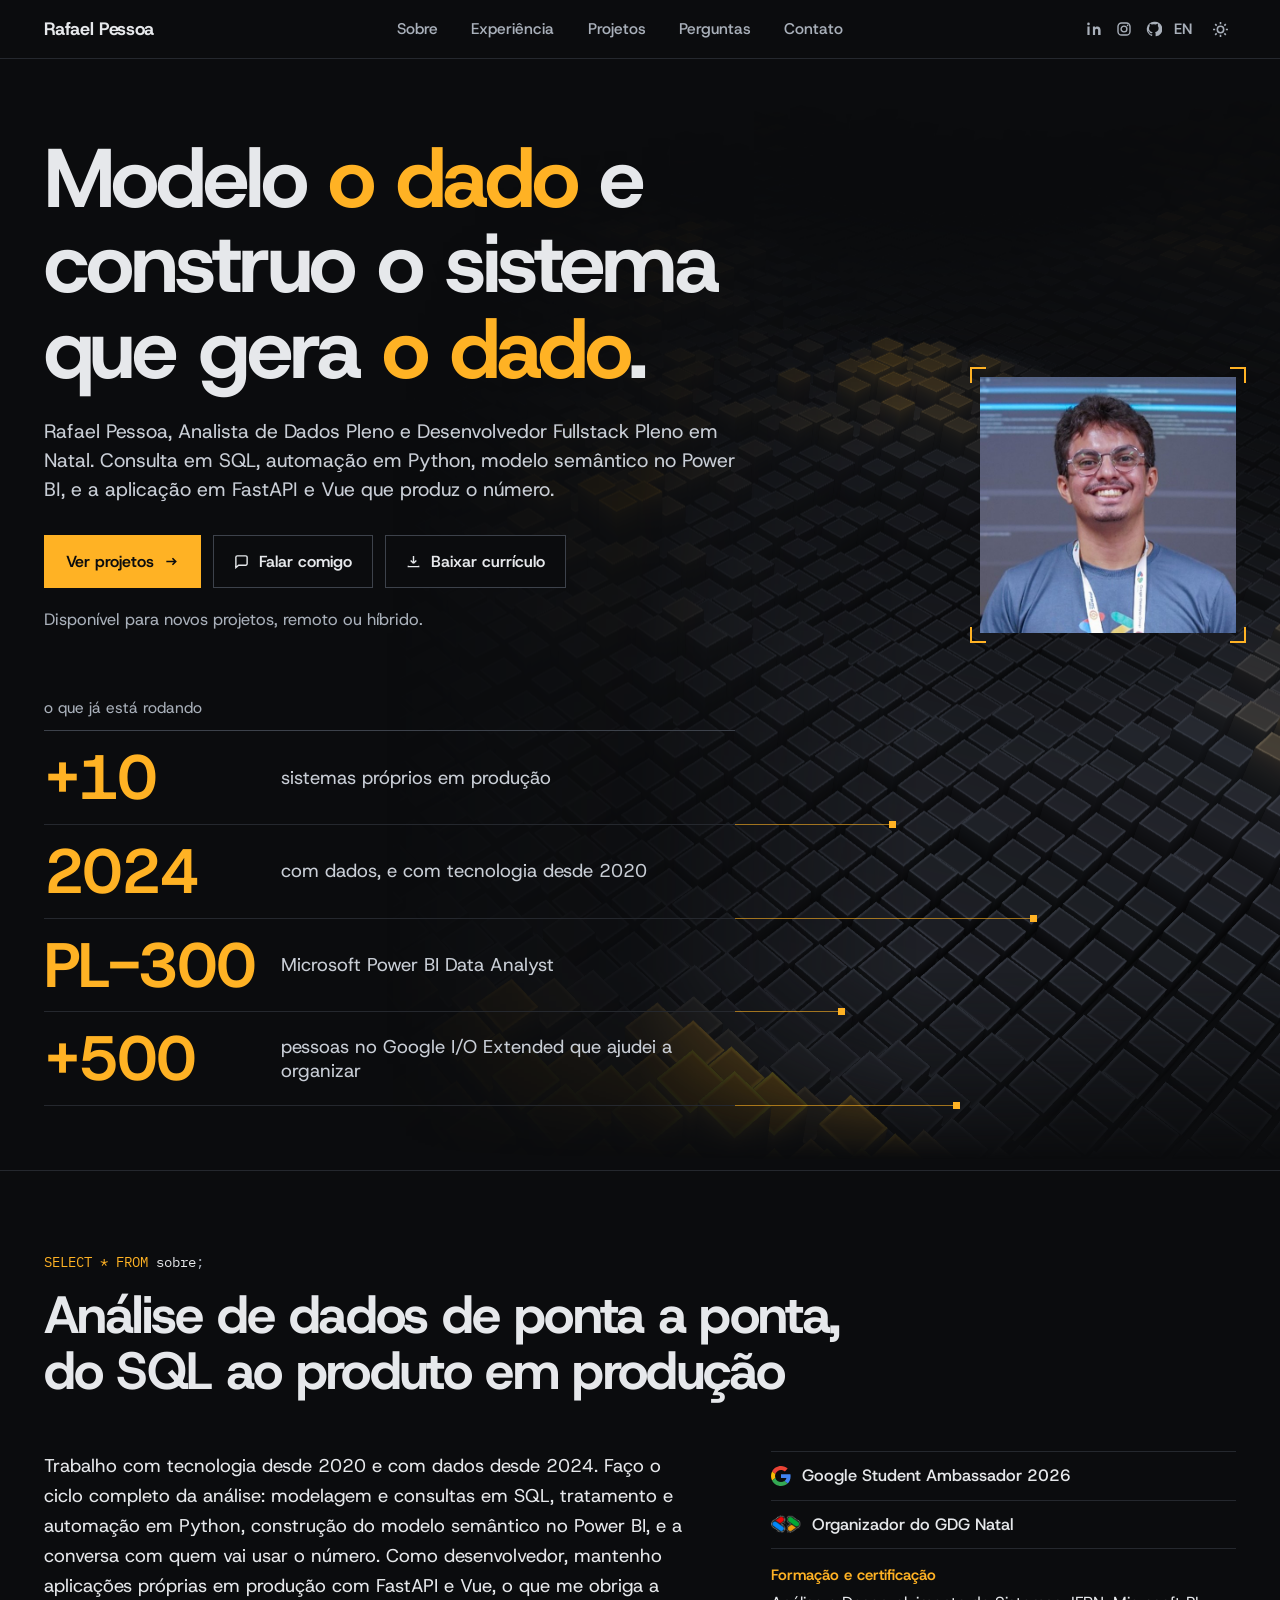
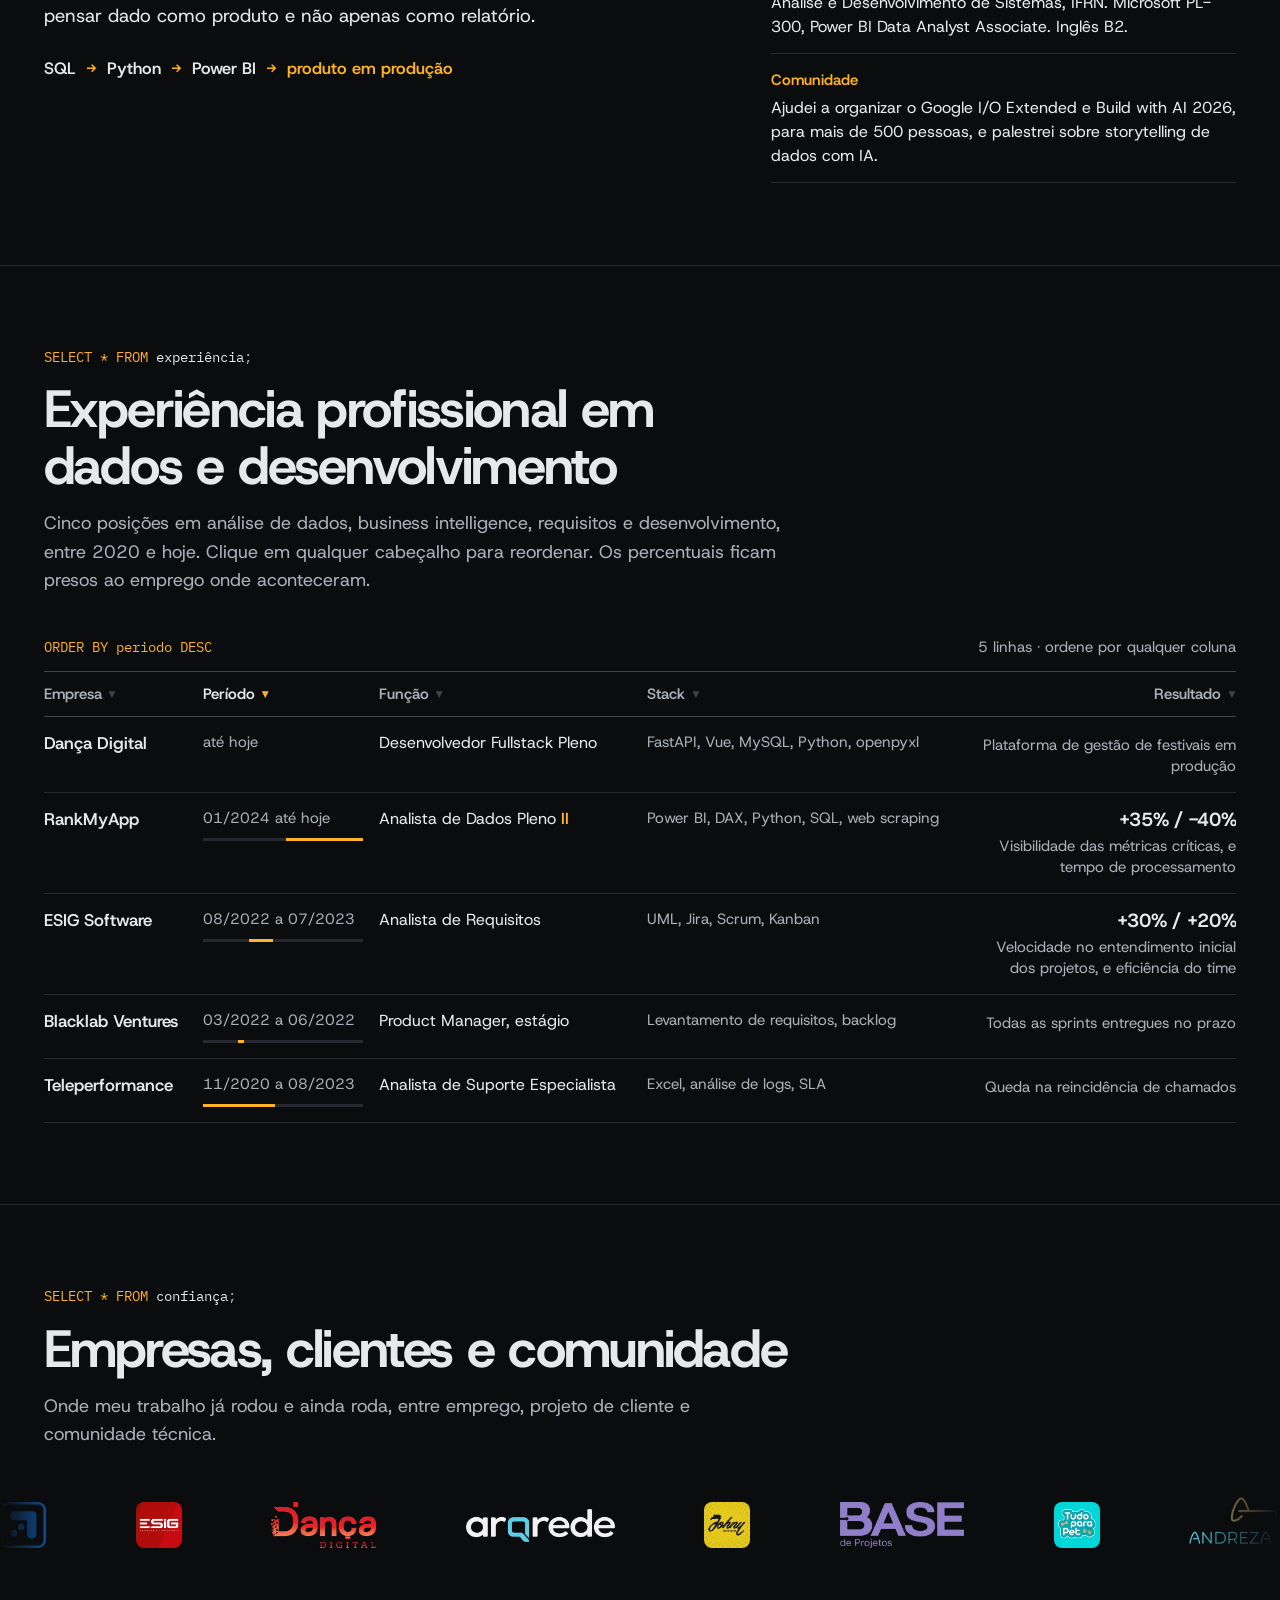
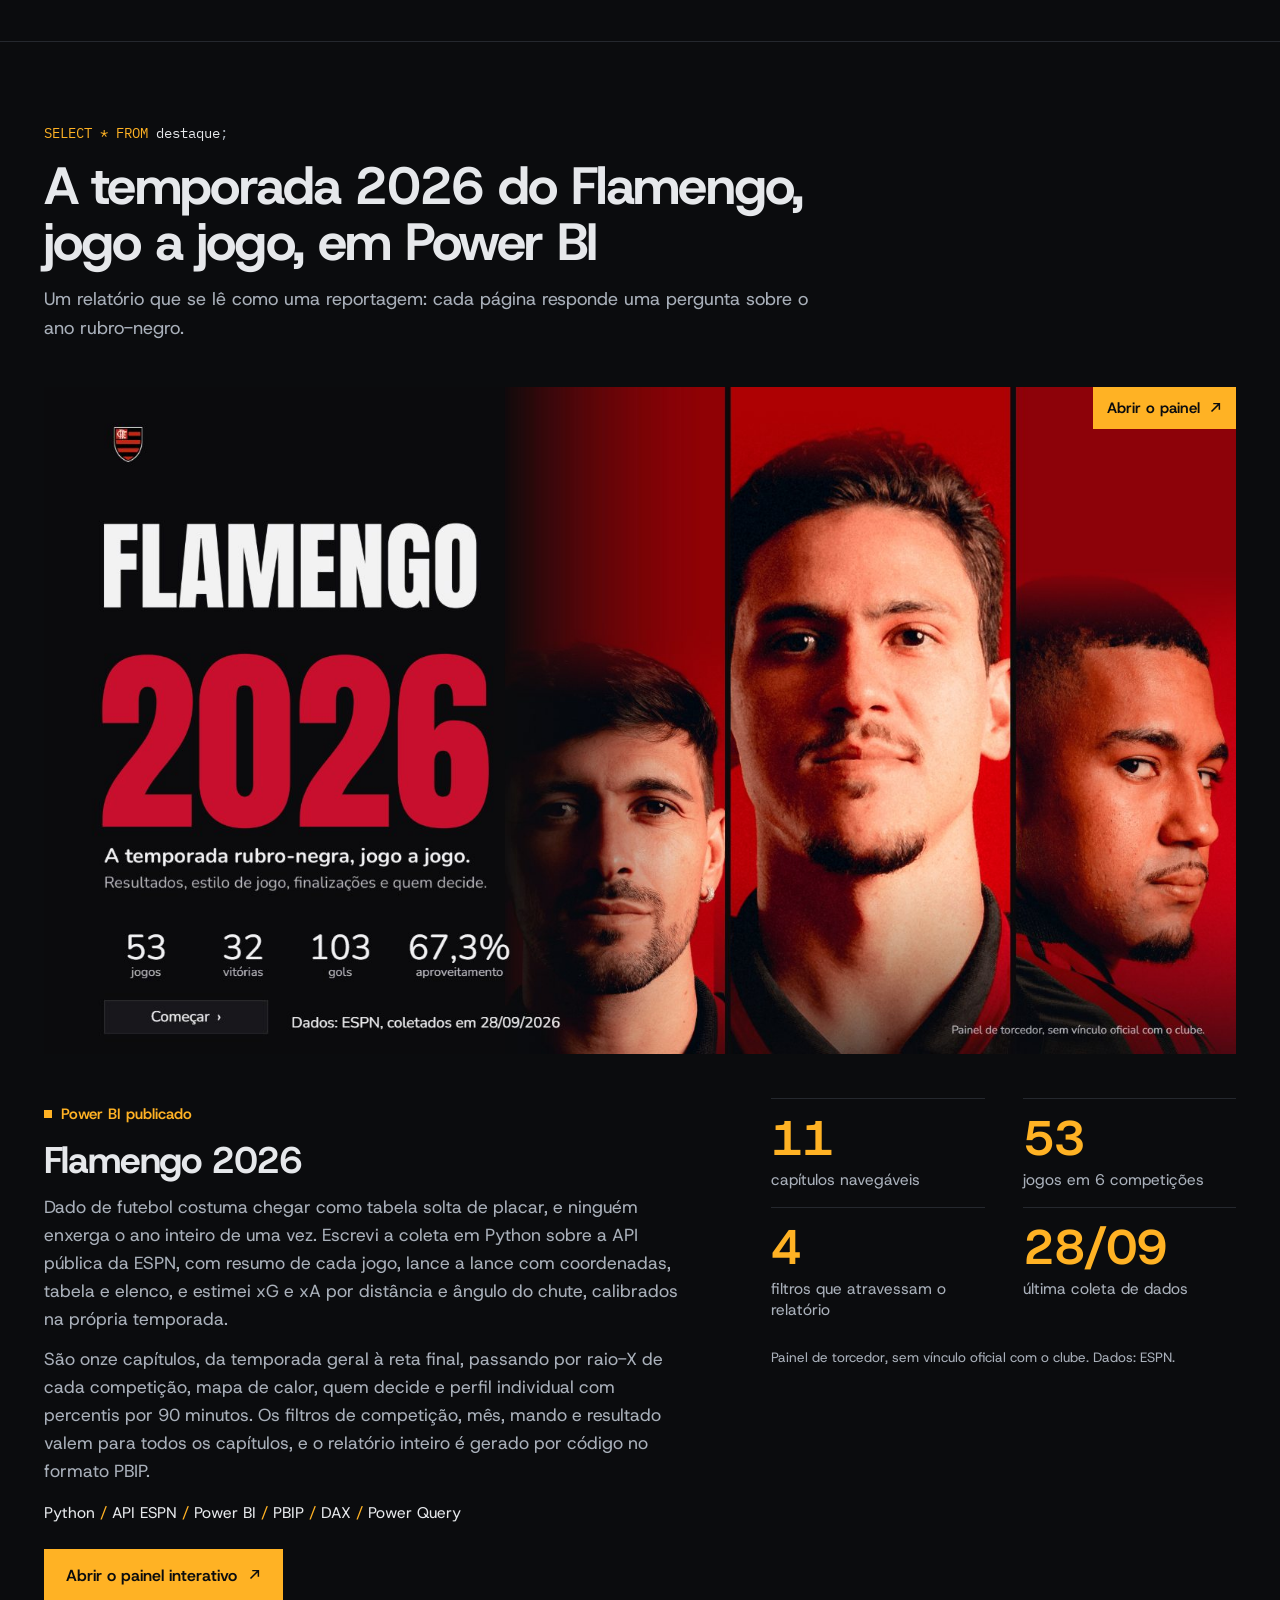
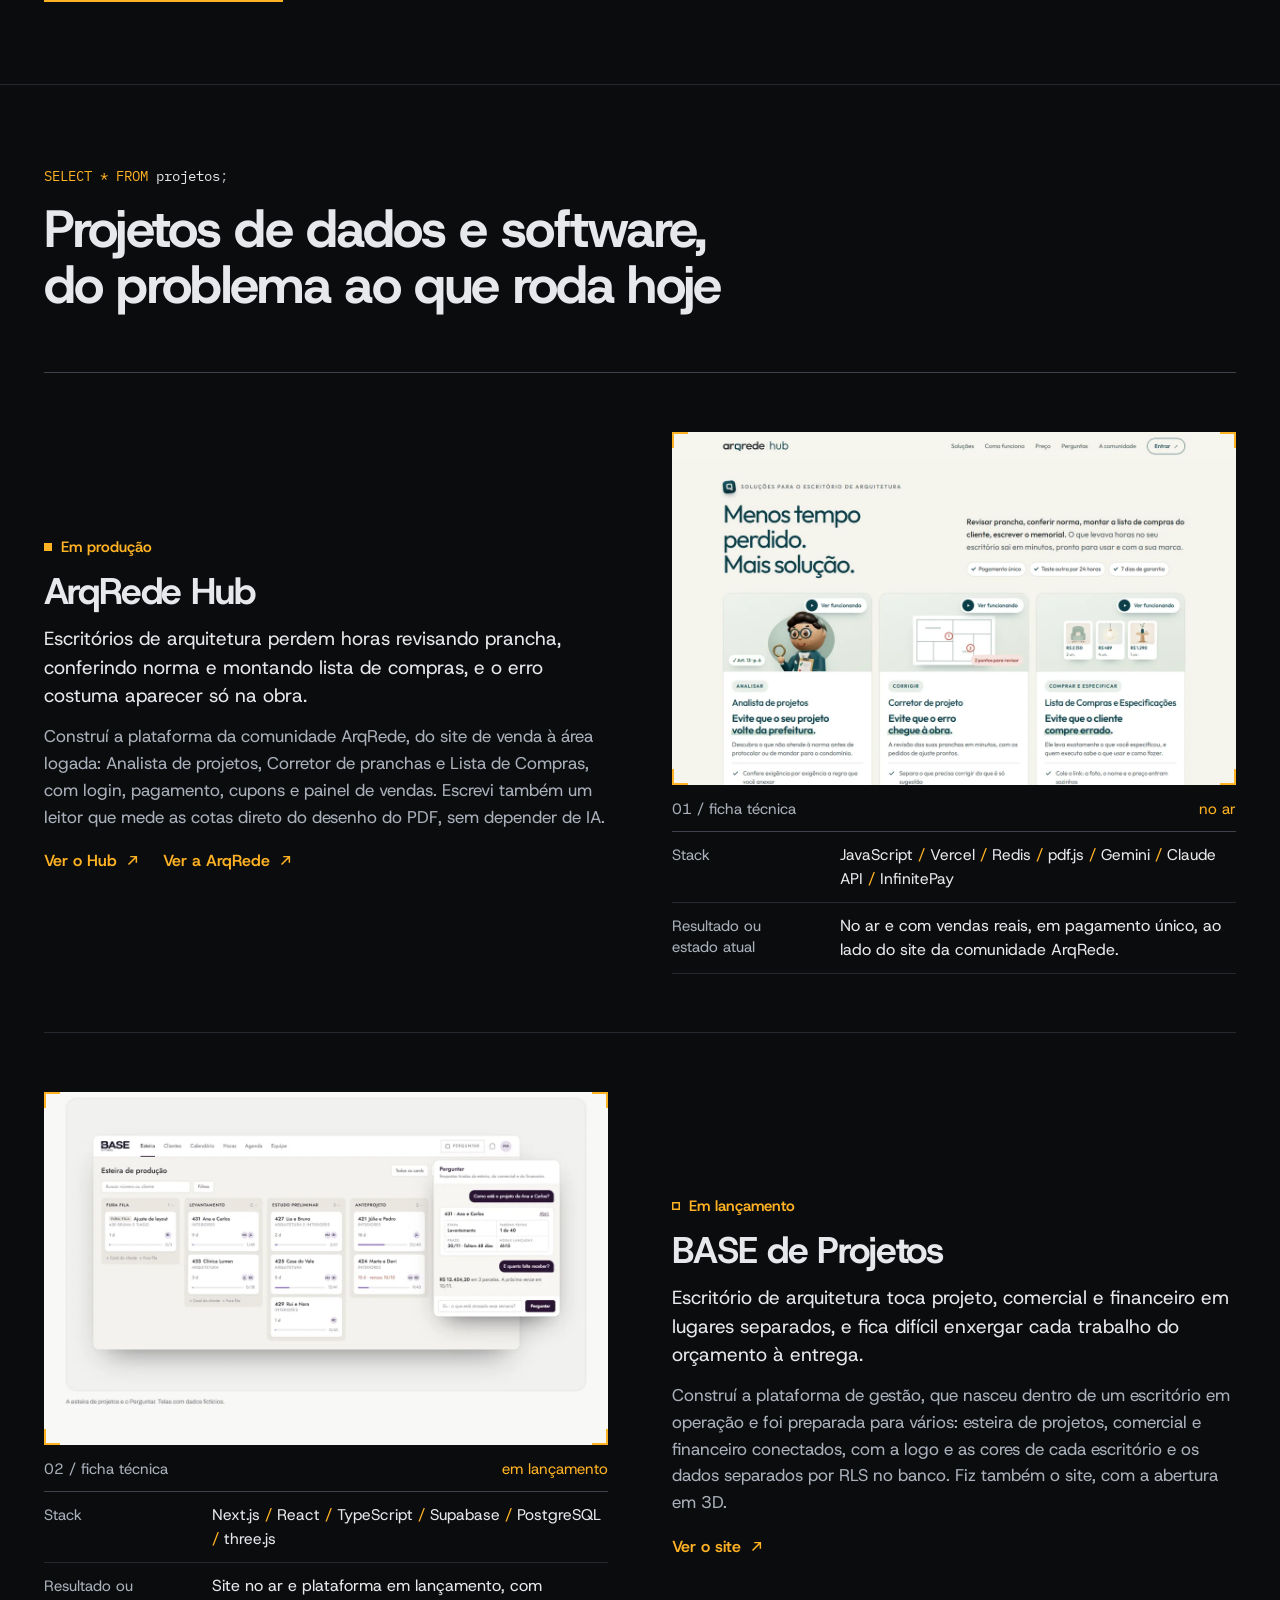
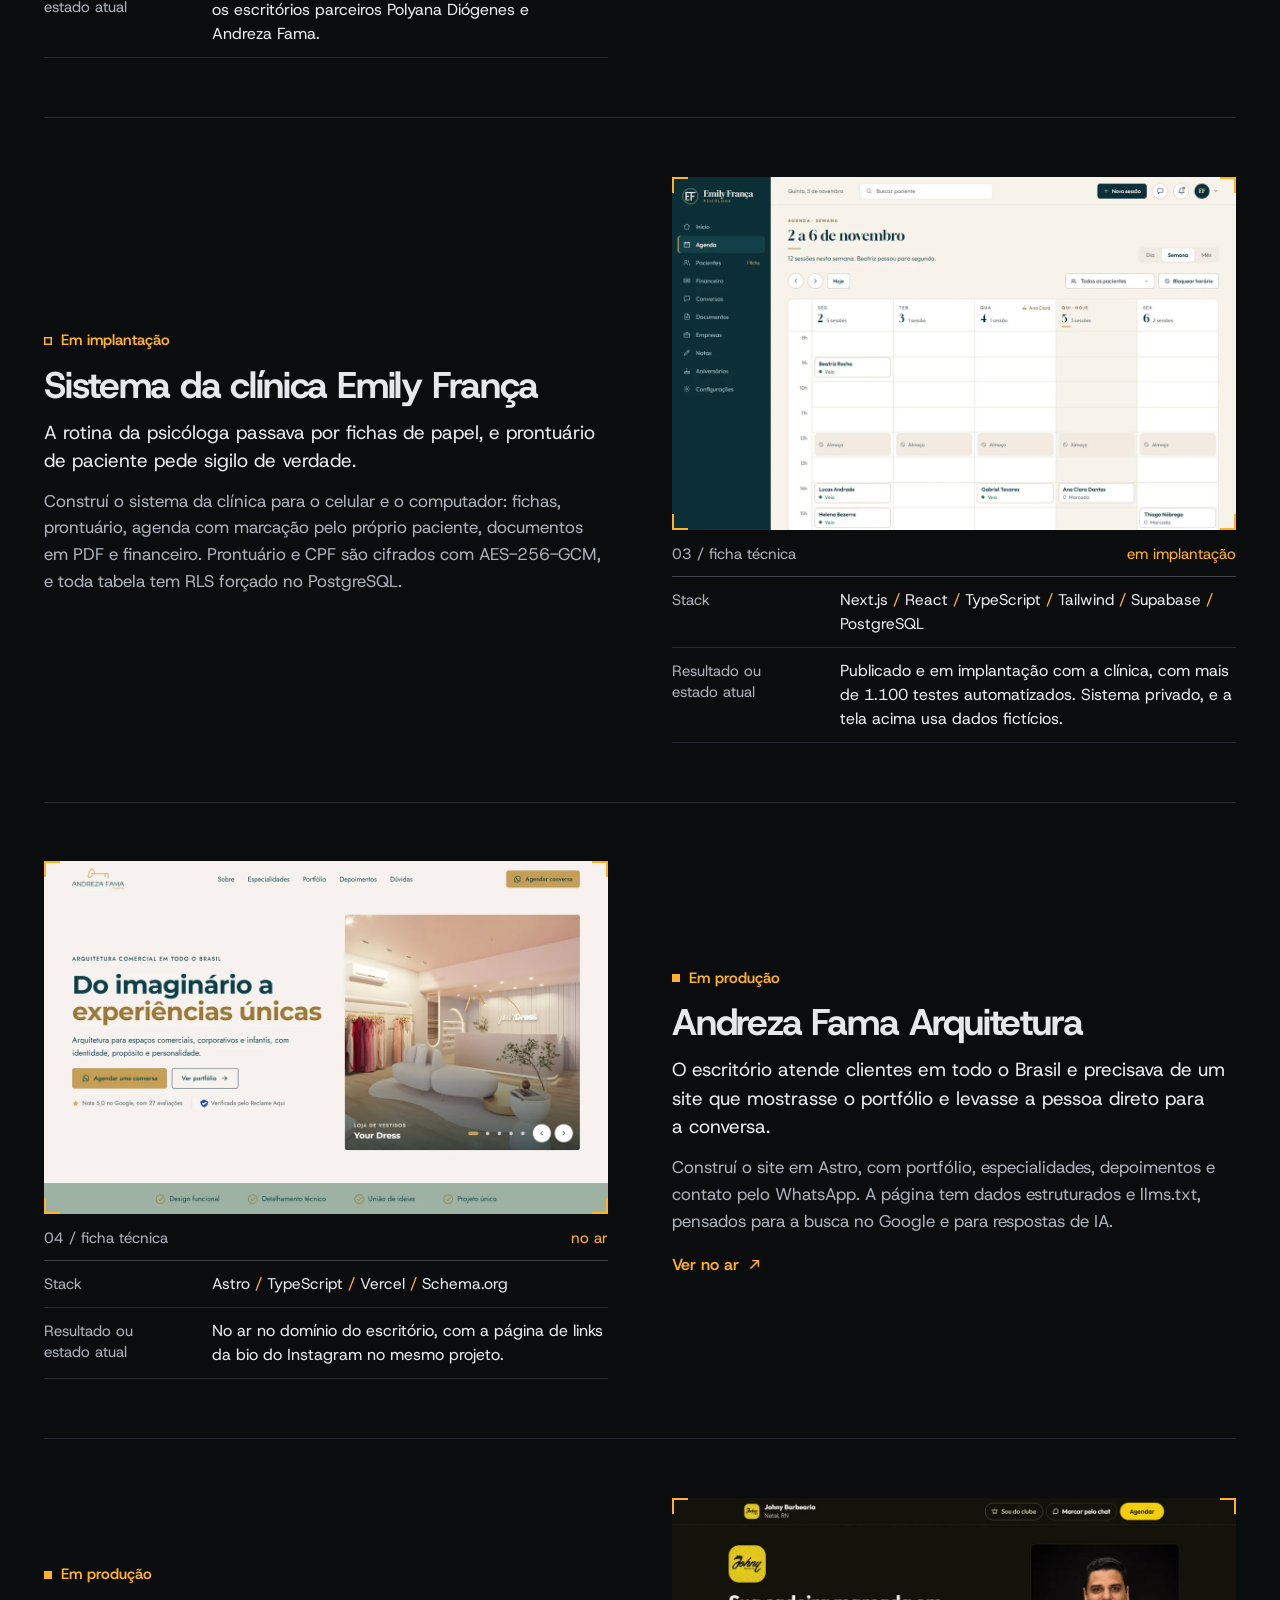
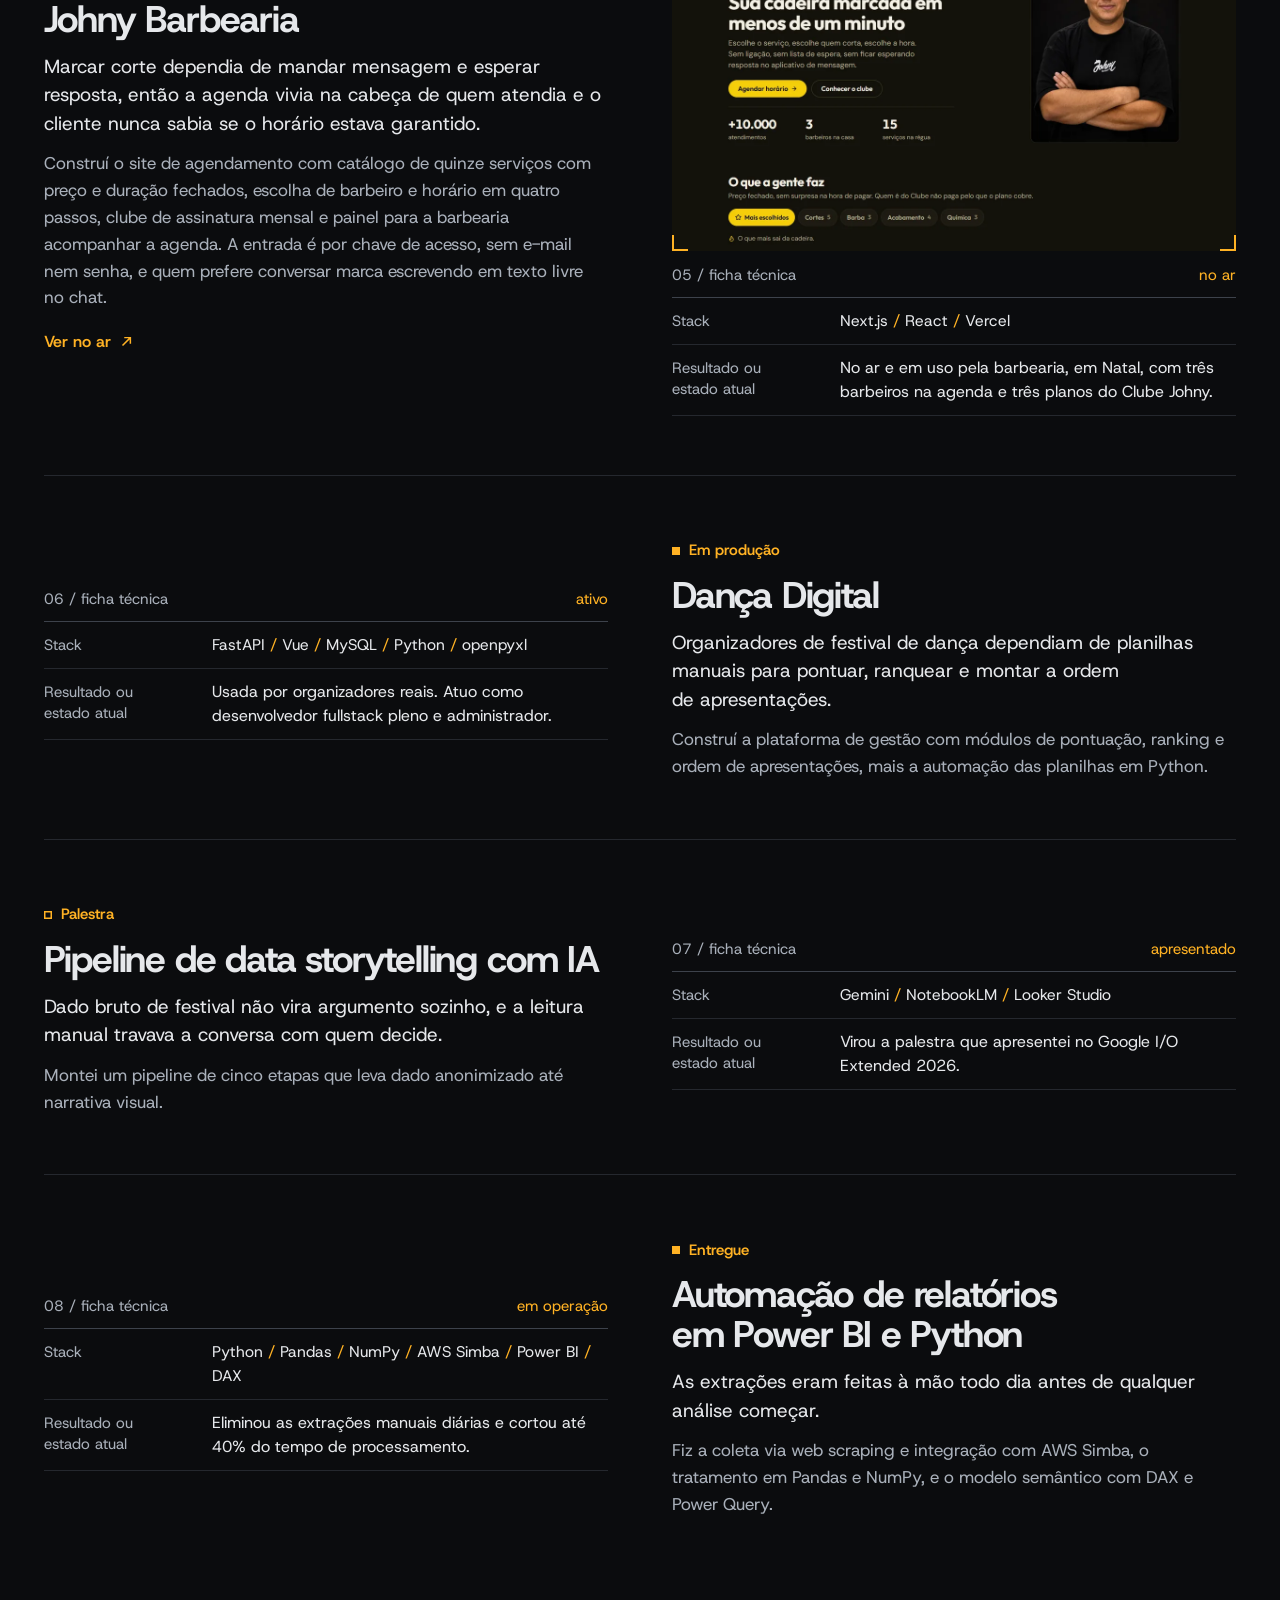
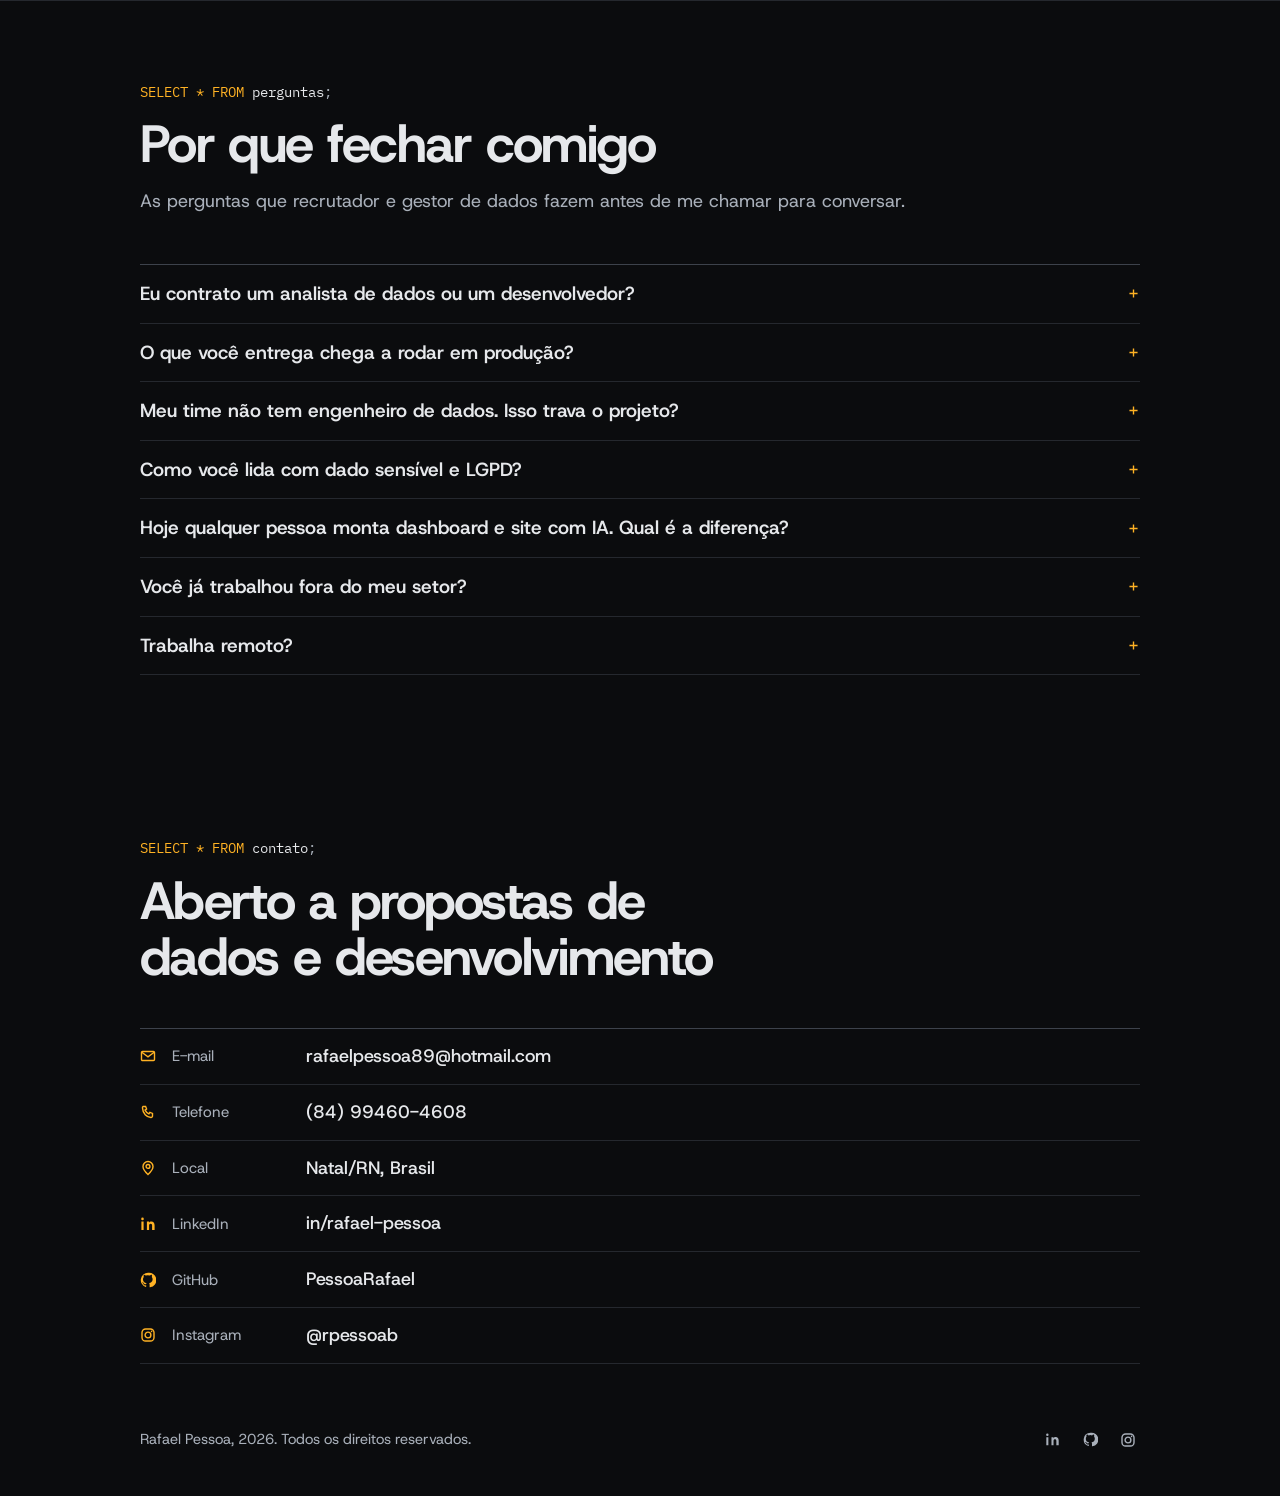
==== commit 920f1251: "fix: card do link no visual novo, em português e inglês A prévia no WhatsApp ainda mostrava a imagem" ====
--- a/Portfolio-Rafael-Pessoa/index.html
+++ b/Portfolio-Rafael-Pessoa/index.html
@@ -21,11 +21,11 @@
 <meta property="og:locale" content="pt_BR">
 <link rel="canonical" href="https://rafapessoa.com.br/">
 <meta property="og:url" content="https://rafapessoa.com.br/">
-<meta property="og:image" content="https://rafapessoa.com.br/og-rafael-pessoa.jpg">
+<meta property="og:image" content="https://rafapessoa.com.br/og-rafael-pessoa-v2.jpg">
 <meta property="og:image:width" content="1200">
 <meta property="og:image:height" content="630">
 <meta property="og:image:alt" content="Rafael Pessoa, analista de dados e desenvolvedor fullstack em Natal, Rio Grande do Norte">
-<meta name="twitter:image" content="https://rafapessoa.com.br/og-rafael-pessoa.jpg">
+<meta name="twitter:image" content="https://rafapessoa.com.br/og-rafael-pessoa-v2.jpg">
 
 <link rel="icon" href="data:image/svg+xml,%3Csvg xmlns='http://www.w3.org/2000/svg' viewBox='0 0 32 32'%3E%3Crect width='32' height='32' fill='%2314171A'/%3E%3Ctext x='16' y='21' text-anchor='middle' font-family='Helvetica,Arial,sans-serif' font-weight='700' font-size='15' fill='%23EDEEE9'%3ERP%3C/text%3E%3C/svg%3E">
 <link rel="alternate" hreflang="pt-BR" href="https://rafapessoa.com.br/">
@@ -1139,7 +1139,7 @@
 <!-- ============ DADOS ESTRUTURADOS ============ -->
 <script type="application/ld+json">{"@context":"https://schema.org","@type":"ItemList","name":"Empresas, clientes e comunidade com quem Rafael Pessoa trabalhou","itemListElement":[{"@type":"ListItem","position":1,"item":{"@type":"Organization","name":"RankMyApp"}},{"@type":"ListItem","position":2,"item":{"@type":"Organization","name":"ESIG Software"}},{"@type":"ListItem","position":3,"item":{"@type":"Organization","name":"Dança Digital"}},{"@type":"ListItem","position":4,"item":{"@type":"Organization","name":"ArqRede"}},{"@type":"ListItem","position":5,"item":{"@type":"Organization","name":"Johny Barbearia"}},{"@type":"ListItem","position":6,"item":{"@type":"Organization","name":"BASE de Projetos"}},{"@type":"ListItem","position":7,"item":{"@type":"Organization","name":"Tudo para Pet"}},{"@type":"ListItem","position":8,"item":{"@type":"Organization","name":"Andreza Fama Arquitetura"}},{"@type":"ListItem","position":9,"item":{"@type":"Organization","name":"RITS"}},{"@type":"ListItem","position":10,"item":{"@type":"Organization","name":"Polyana Diógenes"}},{"@type":"ListItem","position":11,"item":{"@type":"Organization","name":"Emily França"}},{"@type":"ListItem","position":12,"item":{"@type":"Organization","name":"Teleperformance"}},{"@type":"ListItem","position":13,"item":{"@type":"Organization","name":"Google Developer Groups Natal"}}]}</script>
 
-<script type="application/ld+json">{"@context":"https://schema.org","@type":"Person","name":"Rafael Pessoa","url":"https://rafapessoa.com.br/","image":"https://rafapessoa.com.br/og-rafael-pessoa.jpg","jobTitle":["Analista de Dados Pleno","Desenvolvedor Fullstack Pleno"],"email":"mailto:rafaelpessoa89@hotmail.com","telephone":"+5584994604608","address":{"@type":"PostalAddress","addressLocality":"Natal","addressRegion":"RN","addressCountry":"BR"},"sameAs":["https://www.linkedin.com/in/rafael-pessoa-4210a31b8/","https://github.com/PessoaRafael","https://www.instagram.com/rpessoab/"],"knowsLanguage":["pt-BR","en"],"knowsAbout":["Análise de dados","Business Intelligence","Power BI","DAX","Power Query","Modelagem de dados","SQL","Python","Pandas","ETL e automação de relatórios","Web scraping","FastAPI","Vue","MySQL","Data storytelling"],"homeLocation":{"@type":"Place","name":"Natal, Rio Grande do Norte, Brasil"},"seeks":{"@type":"Demand","name":"Vagas e projetos de análise de dados, BI e desenvolvimento fullstack, remoto ou híbrido"},"alumniOf":{"@type":"CollegeOrUniversity","name":"IFRN"},"memberOf":{"@type":"Organization","name":"Google Developer Groups Natal","alternateName":"GDG Natal"},"hasCredential":[{"@type":"EducationalOccupationalCredential","name":"Microsoft PL-300, Power BI Data Analyst Associate"},{"@type":"EducationalOccupationalCredential","name":"Google Student Ambassador 2026","recognizedBy":{"@type":"Organization","name":"Google"}}],"worksFor":[{"@type":"Organization","name":"RankMyApp"},{"@type":"Organization","name":"Dança Digital"}]}</script>
+<script type="application/ld+json">{"@context":"https://schema.org","@type":"Person","name":"Rafael Pessoa","url":"https://rafapessoa.com.br/","image":"https://rafapessoa.com.br/og-rafael-pessoa-v2.jpg","jobTitle":["Analista de Dados Pleno","Desenvolvedor Fullstack Pleno"],"email":"mailto:rafaelpessoa89@hotmail.com","telephone":"+5584994604608","address":{"@type":"PostalAddress","addressLocality":"Natal","addressRegion":"RN","addressCountry":"BR"},"sameAs":["https://www.linkedin.com/in/rafael-pessoa-4210a31b8/","https://github.com/PessoaRafael","https://www.instagram.com/rpessoab/"],"knowsLanguage":["pt-BR","en"],"knowsAbout":["Análise de dados","Business Intelligence","Power BI","DAX","Power Query","Modelagem de dados","SQL","Python","Pandas","ETL e automação de relatórios","Web scraping","FastAPI","Vue","MySQL","Data storytelling"],"homeLocation":{"@type":"Place","name":"Natal, Rio Grande do Norte, Brasil"},"seeks":{"@type":"Demand","name":"Vagas e projetos de análise de dados, BI e desenvolvimento fullstack, remoto ou híbrido"},"alumniOf":{"@type":"CollegeOrUniversity","name":"IFRN"},"memberOf":{"@type":"Organization","name":"Google Developer Groups Natal","alternateName":"GDG Natal"},"hasCredential":[{"@type":"EducationalOccupationalCredential","name":"Microsoft PL-300, Power BI Data Analyst Associate"},{"@type":"EducationalOccupationalCredential","name":"Google Student Ambassador 2026","recognizedBy":{"@type":"Organization","name":"Google"}}],"worksFor":[{"@type":"Organization","name":"RankMyApp"},{"@type":"Organization","name":"Dança Digital"}]}</script>
 <script type="application/ld+json">{"@context":"https://schema.org","@type":"FAQPage","mainEntity":[{"@type":"Question","name":"Eu contrato um analista de dados ou um desenvolvedor?","acceptedAnswer":{"@type":"Answer","text":"Os dois no mesmo profissional. Faço consulta e modelagem em SQL, tratamento e automação em Python, modelo semântico no Power BI, e mantenho aplicação em produção com FastAPI e Vue."}},{"@type":"Question","name":"O que você entrega chega a rodar em produção?","acceptedAnswer":{"@type":"Answer","text":"Sim. Dança Digital é usada por organizadores de festival, e o ArqRede Hub está no ar com vendas reais."}},{"@type":"Question","name":"Meu time não tem engenheiro de dados. Isso trava o projeto?","acceptedAnswer":{"@type":"Answer","text":"Não. Faço a coleta, o tratamento, o modelo e a interface. Na RankMyApp a coleta vem de web scraping e integração com AWS Simba, o tratamento é em Pandas e NumPy, e o modelo semântico é meu em Power BI com DAX e Power Query."}},{"@type":"Question","name":"Como você lida com dado sensível e LGPD?","acceptedAnswer":{"@type":"Answer","text":"Com controle de acesso, não com confiança. No sistema da clínica Emily França, prontuário e CPF são cifrados com AES-256-GCM e toda tabela tem RLS forçado no PostgreSQL. No pipeline de storytelling o dado entra anonimizado."}},{"@type":"Question","name":"Hoje qualquer pessoa monta dashboard e site com IA. Qual é a diferença?","acceptedAnswer":{"@type":"Answer","text":"Uso IA no pipeline de storytelling com Gemini e NotebookLM, e ainda assim o número depende de modelagem correta e de alguém que responda por ele. Meu trabalho é a camada que a IA não faz sozinha: o modelo semântico, o controle de acesso, a auditoria e a conversa com quem decide."}},{"@type":"Question","name":"Você já trabalhou fora do meu setor?","acceptedAnswer":{"@type":"Answer","text":"Marketing de aplicativos na RankMyApp, software de gestão na ESIG, suporte técnico em escala na Teleperformance, produto em estágio na Blacklab Ventures e festivais de dança na Dança Digital."}},{"@type":"Question","name":"Trabalha remoto?","acceptedAnswer":{"@type":"Answer","text":"Sim, remoto ou híbrido. Base em Natal, Rio Grande do Norte."}}]}</script>
 <script type="application/ld+json">{"@context":"https://schema.org","@type":"ProfilePage","inLanguage":"pt-BR","url":"https://rafapessoa.com.br/","name":"Rafael Pessoa, Analista de Dados e Desenvolvedor Fullstack","about":{"@type":"Person","name":"Rafael Pessoa"},"mainEntity":{"@type":"Person","name":"Rafael Pessoa","hasOccupation":[{"@type":"Occupation","name":"Analista de Dados","occupationLocation":{"@type":"City","name":"Natal, RN"},"skills":"SQL, Python, Power BI, DAX, Power Query, modelagem de dados, ETL, web scraping"},{"@type":"Occupation","name":"Desenvolvedor Fullstack","occupationLocation":{"@type":"City","name":"Natal, RN"},"skills":"FastAPI, Vue, MySQL"}],"makesOffer":{"@type":"Offer","itemOffered":{"@type":"Service","name":"Consultoria de dados, business intelligence e desenvolvimento fullstack","areaServed":{"@type":"Country","name":"Brasil"}}}}}</script>
 <script type="application/ld+json">{"@context":"https://schema.org","@type":"ItemList","name":"Projetos de Rafael Pessoa","itemListElement":[{"@type":"ListItem","position":1,"item":{"@type":"SoftwareApplication","name":"ArqRede Hub","applicationCategory":"BusinessApplication","operatingSystem":"Web","url":"https://hub.arqrede.com.br/","description":"Plataforma de soluções para escritórios de arquitetura, com Analista de projetos, Corretor de pranchas e Lista de Compras, venda online e leitor de cotas em PDF."}},{"@type":"ListItem","position":2,"item":{"@type":"SoftwareApplication","name":"BASE de Projetos","applicationCategory":"BusinessApplication","operatingSystem":"Web","url":"https://www.basedeprojetos.com.br/","description":"Plataforma de gestão para escritórios de arquitetura, com esteira de projetos, comercial e financeiro conectados e dados separados por escritório."}},{"@type":"ListItem","position":3,"item":{"@type":"SoftwareApplication","name":"Sistema da clínica Emily França","applicationCategory":"BusinessApplication","operatingSystem":"Web","description":"Sistema de clínica de psicologia com fichas, prontuário cifrado, agenda, documentos em PDF e financeiro."}},{"@type":"ListItem","position":4,"item":{"@type":"WebSite","name":"Andreza Fama Arquitetura","url":"https://www.andrezafama.com.br/","description":"Site do escritório de arquitetura comercial, em Astro, com portfólio, especialidades, depoimentos e dados estruturados."}},{"@type":"ListItem","position":5,"item":{"@type":"SoftwareApplication","name":"Johny Barbearia","applicationCategory":"BusinessApplication","operatingSystem":"Web","url":"https://barbearia-phi-nine.vercel.app/","description":"Site de agendamento para barbearia em Natal, com catálogo de serviços, escolha de barbeiro e horário, clube de assinatura mensal, entrada por chave de acesso e painel de agenda."}},{"@type":"ListItem","position":6,"item":{"@type":"SoftwareApplication","name":"Dança Digital","applicationCategory":"BusinessApplication","description":"Plataforma de gestão de festivais de dança com pontuação, ranking e ordem de apresentações, em produção.","operatingSystem":"Web"}},{"@type":"ListItem","position":7,"item":{"@type":"CreativeWork","name":"Pipeline de data storytelling com IA","description":"Cinco etapas que levam dado anonimizado de festival até narrativa visual, com Gemini, NotebookLM e Looker Studio. Apresentado no Google I/O Extended 2026."}},{"@type":"ListItem","position":8,"item":{"@type":"CreativeWork","name":"Automação de relatórios em Power BI e Python","description":"Coleta por web scraping e AWS Simba, tratamento em Pandas e NumPy, modelo semântico em Power BI com DAX e Power Query."}},{"@type":"ListItem","position":9,"item":{"@type":"CreativeWork","name":"Flamengo 2026","url":"https://app.powerbi.com/view?r=eyJrIjoiODA3NWQ1OTgtZDA0NC00YmUwLWI4NzYtOGY3Yzk5ODcyZTg5IiwidCI6ImZmMGYzOTQ1LTBiODAtNDk2ZS1hNWE3LWI5YWMwNmJmZjkwMSJ9","description":"Relatório em Power BI com a temporada 2026 do Flamengo jogo a jogo, em onze capítulos: resultados, raio-X por competição, mapa de calor, destaques individuais e percentis por 90 minutos, com dados coletados em Python da API pública da ESPN e xG e xA estimados na própria temporada."}}]}</script>
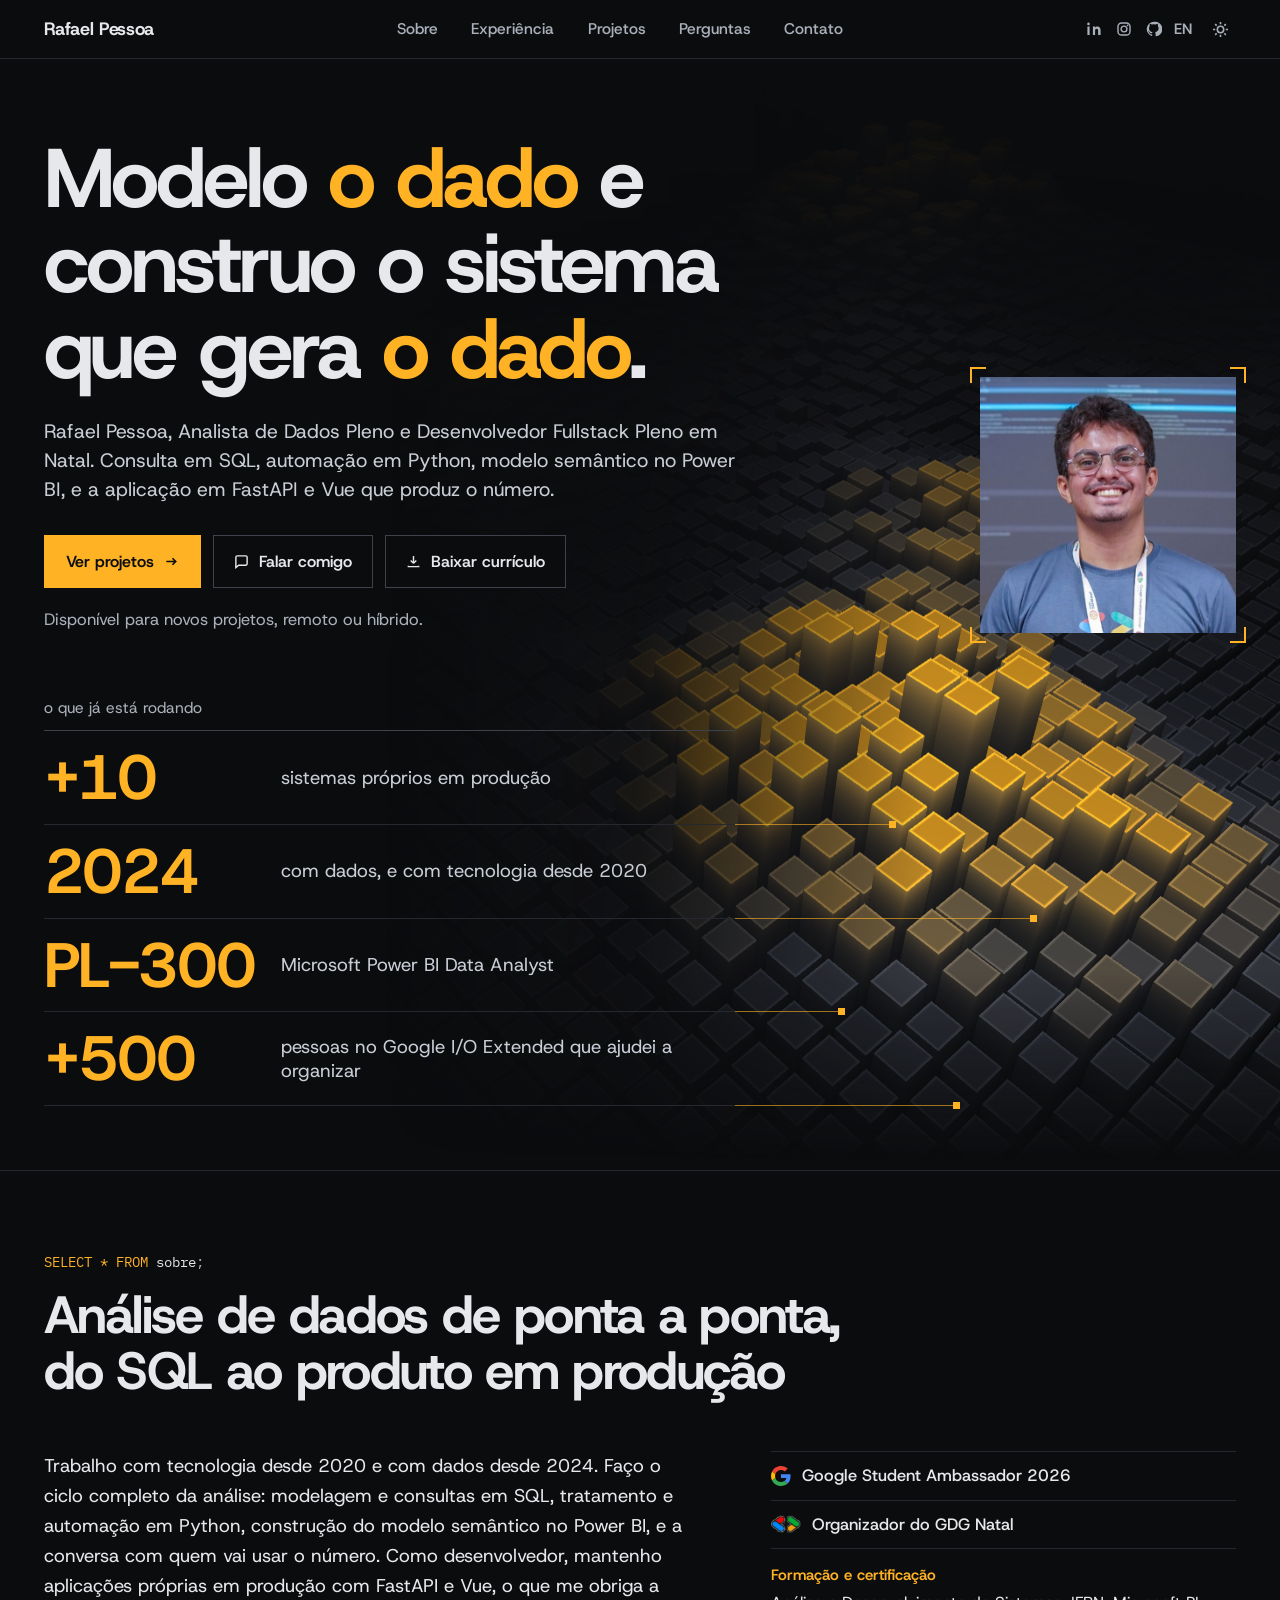
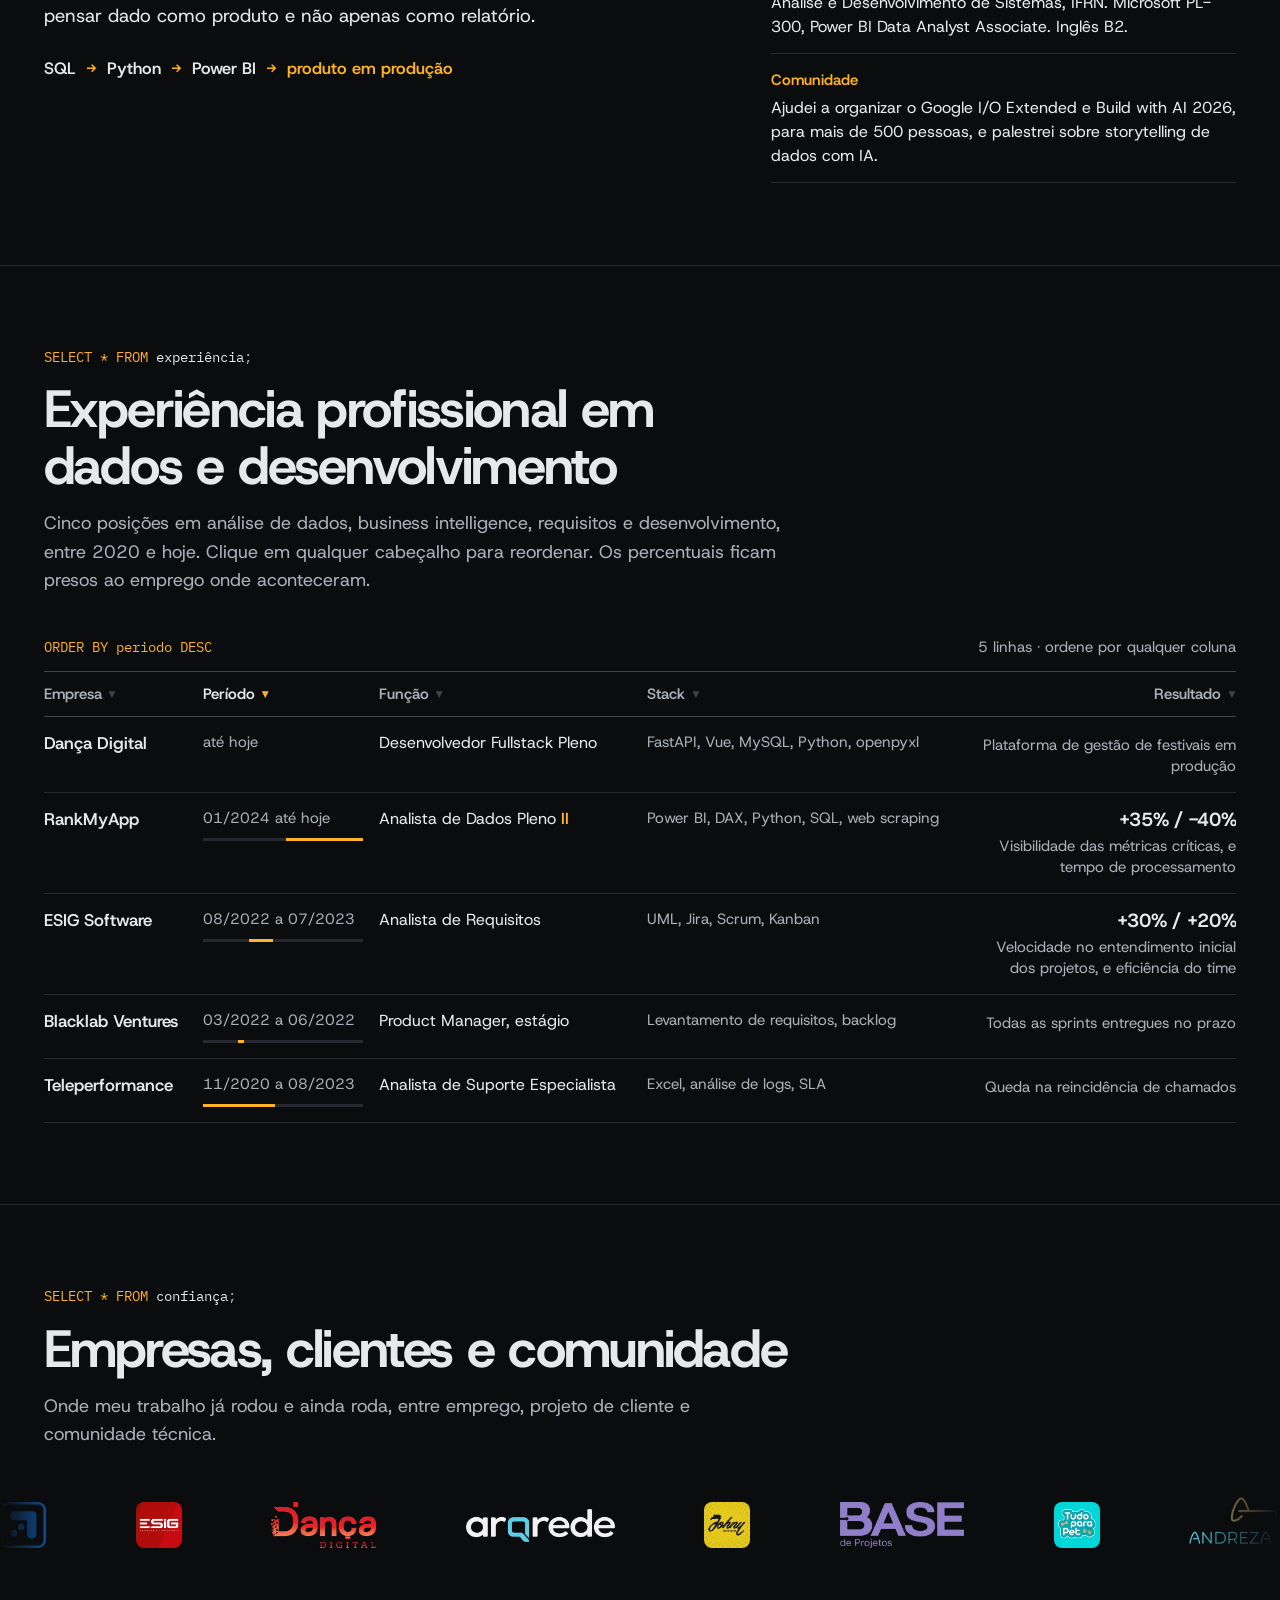
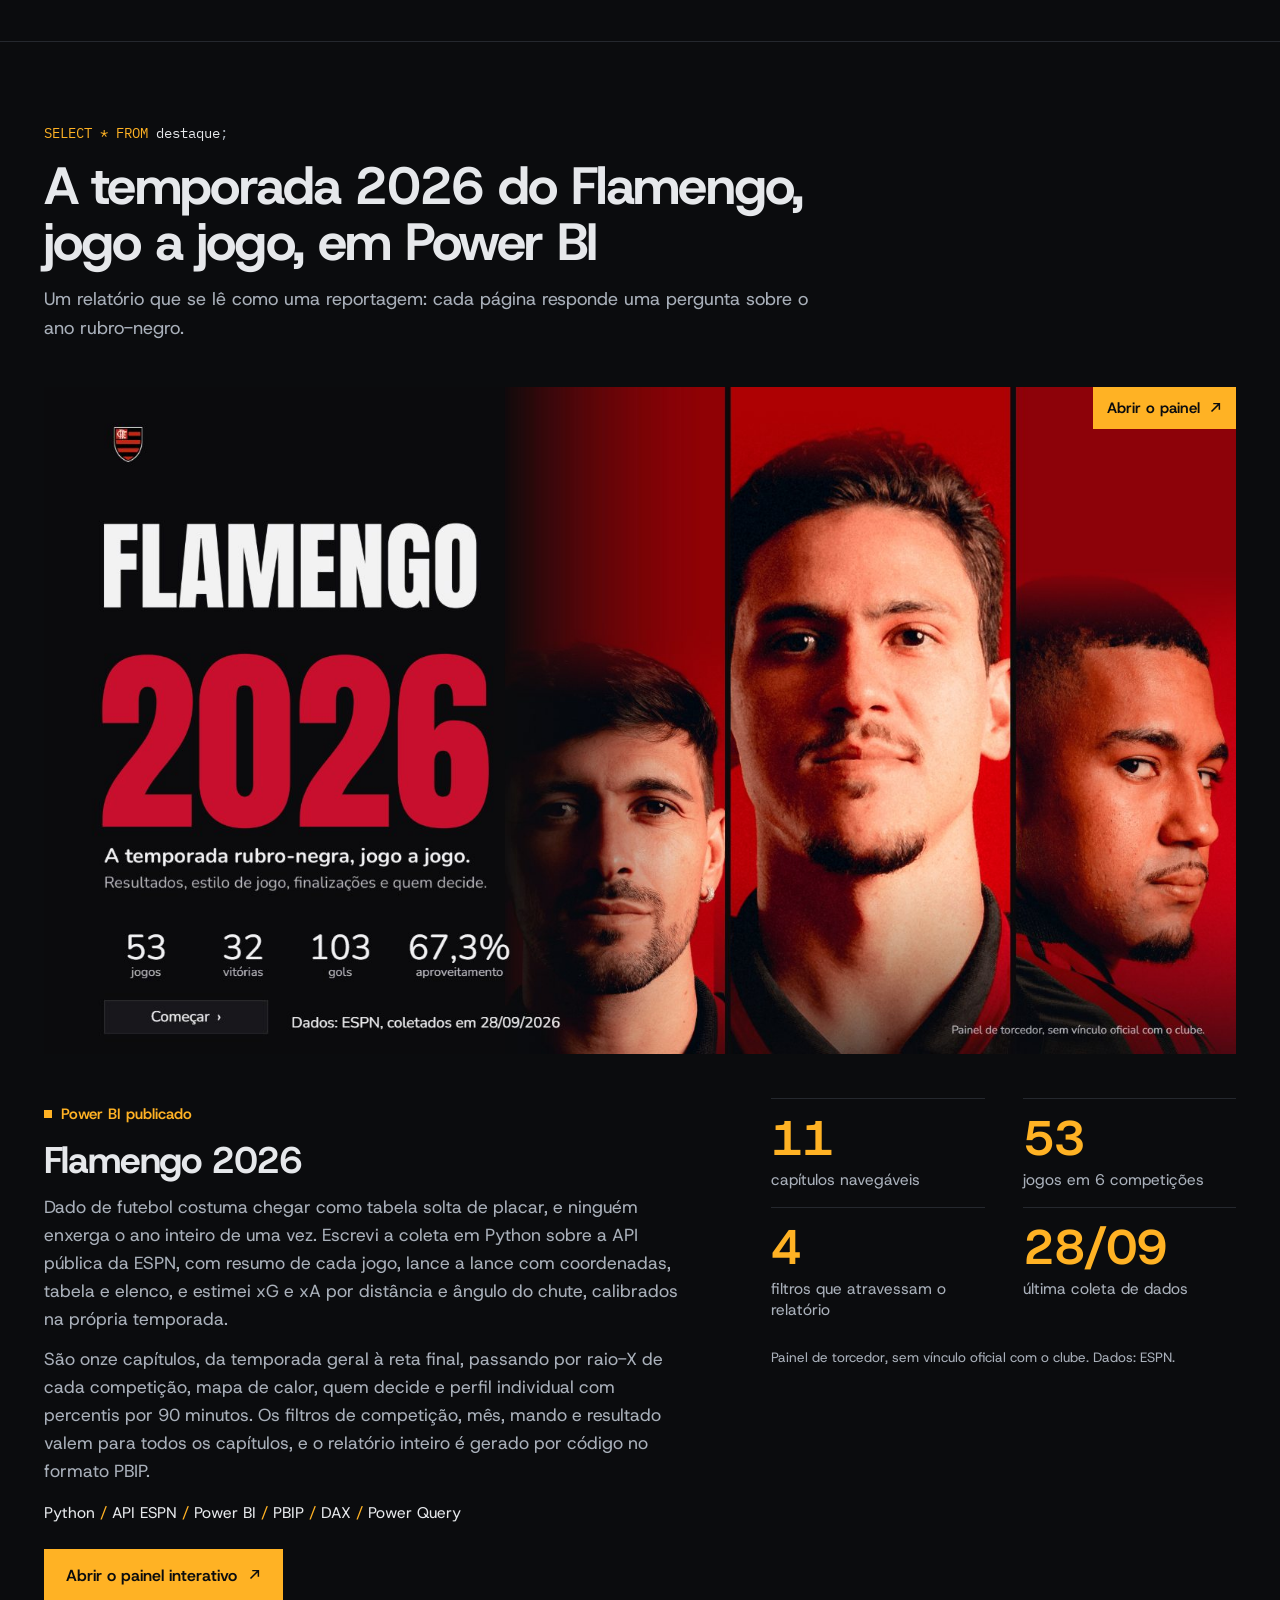
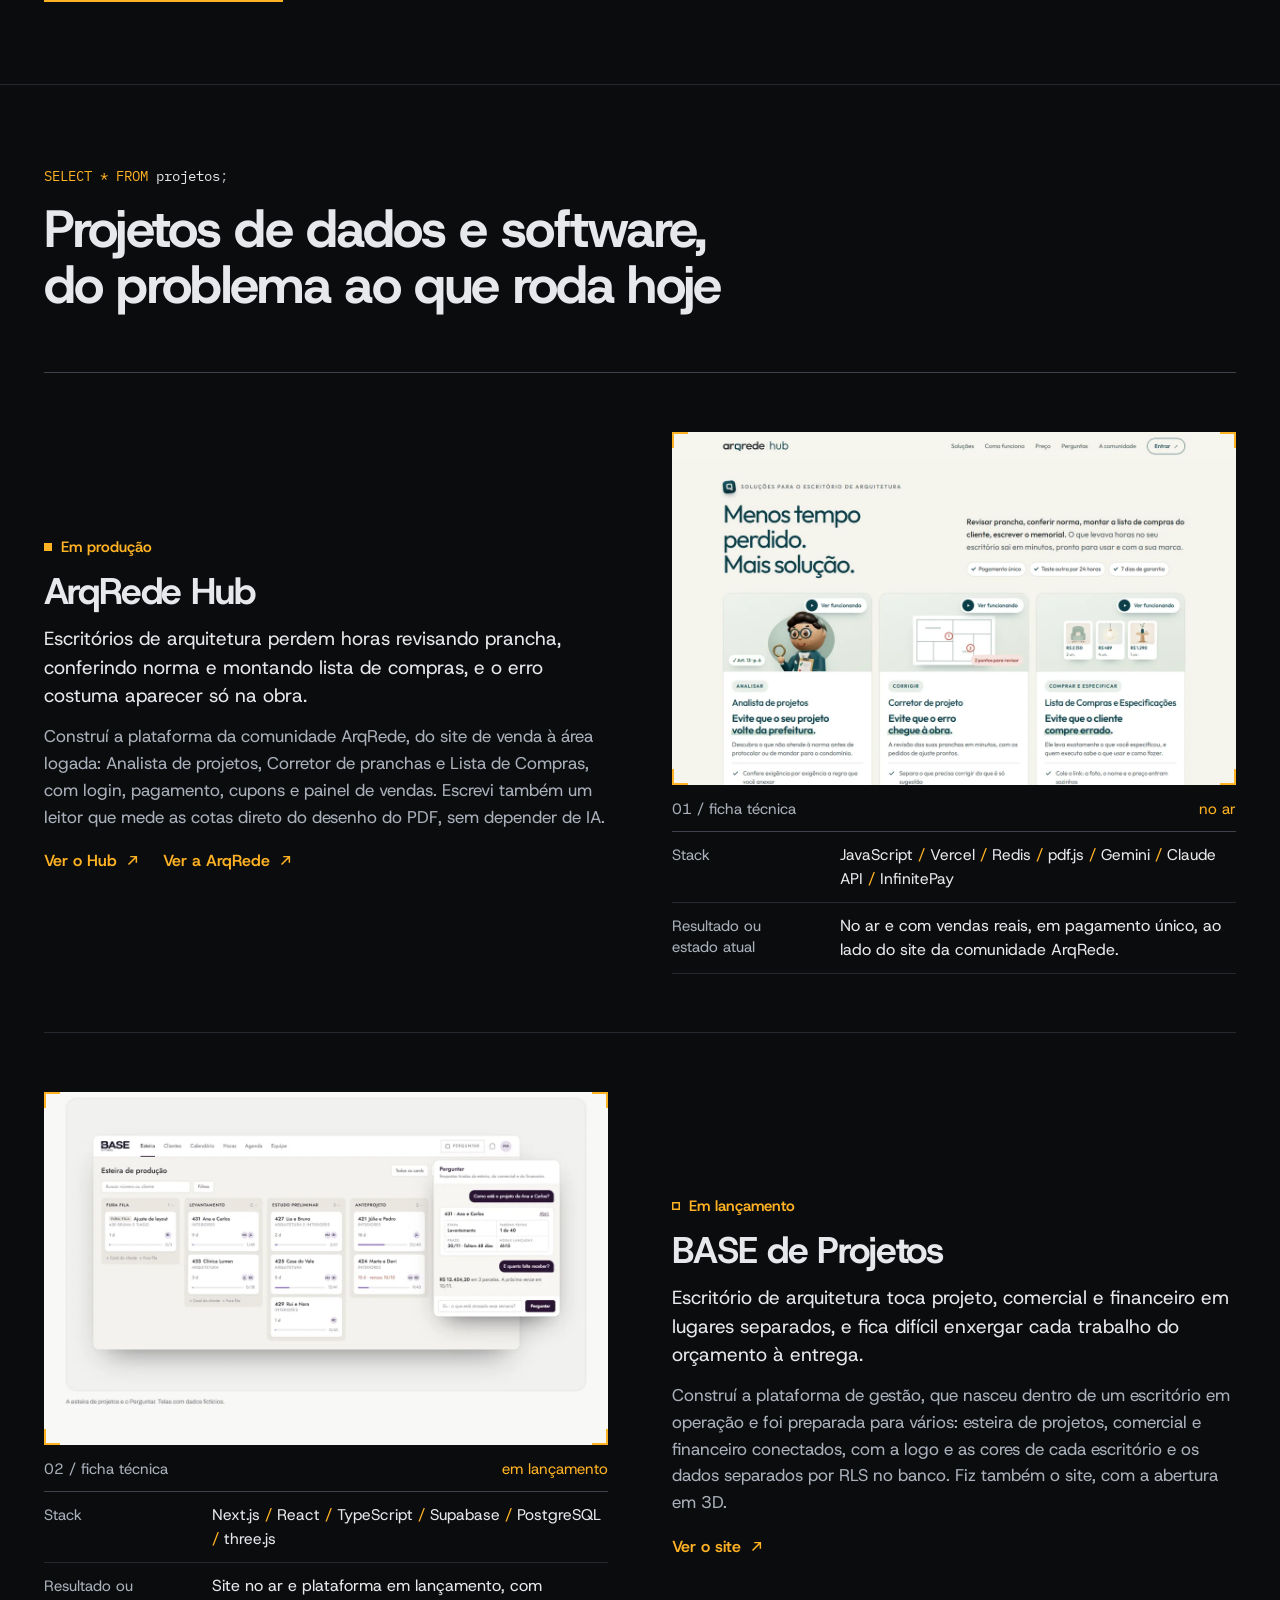
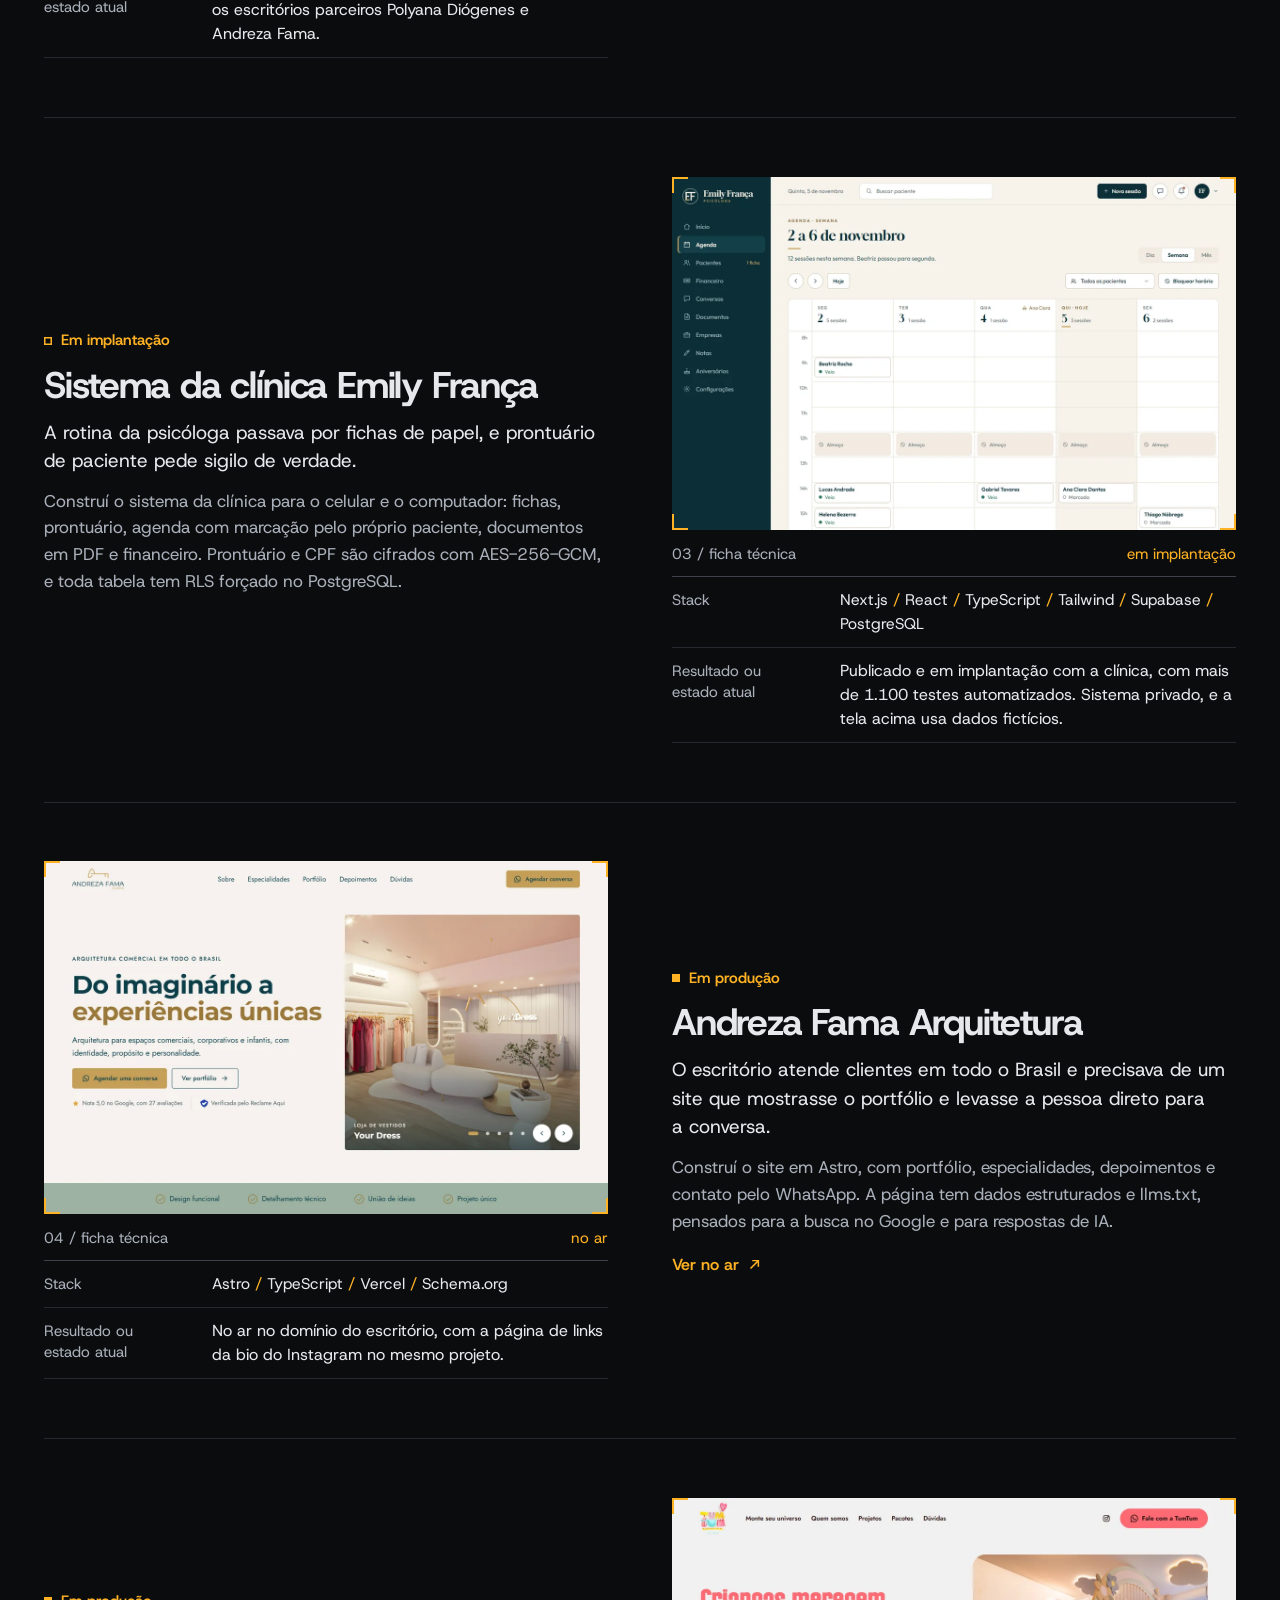
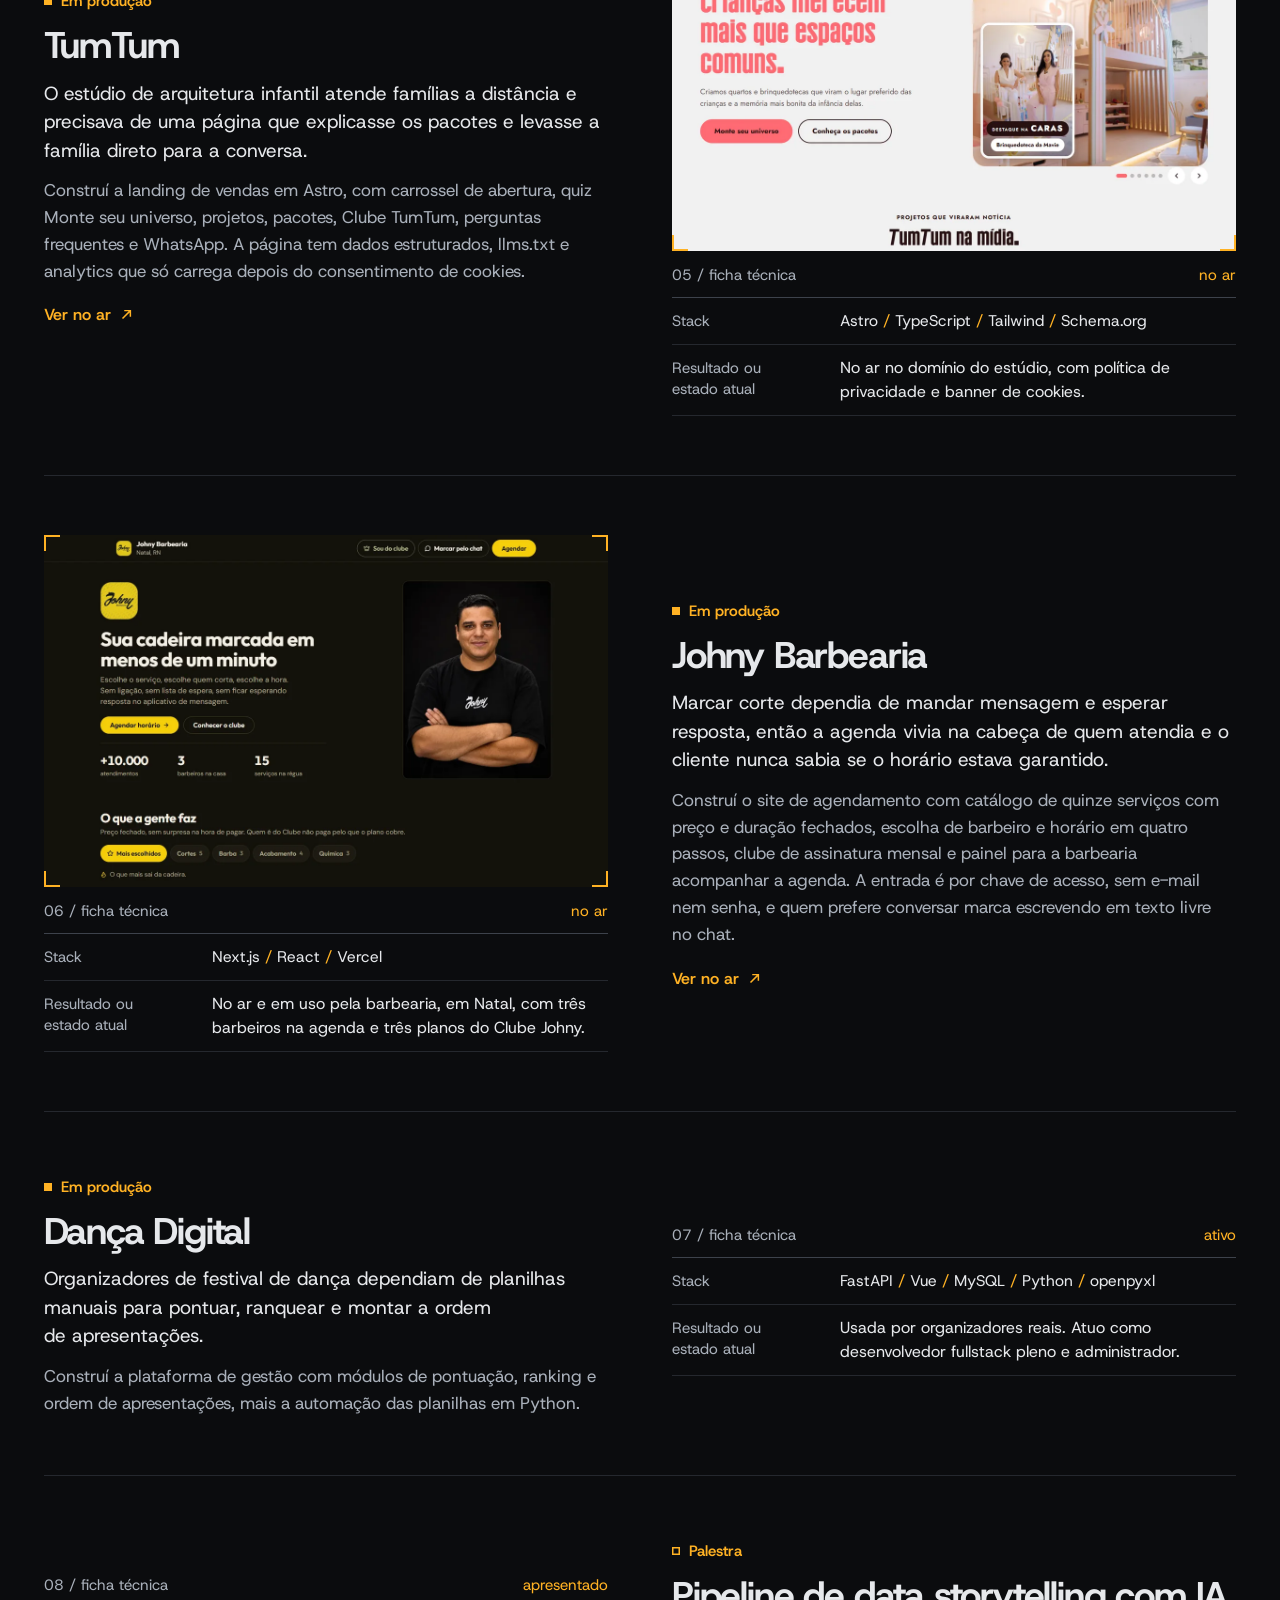
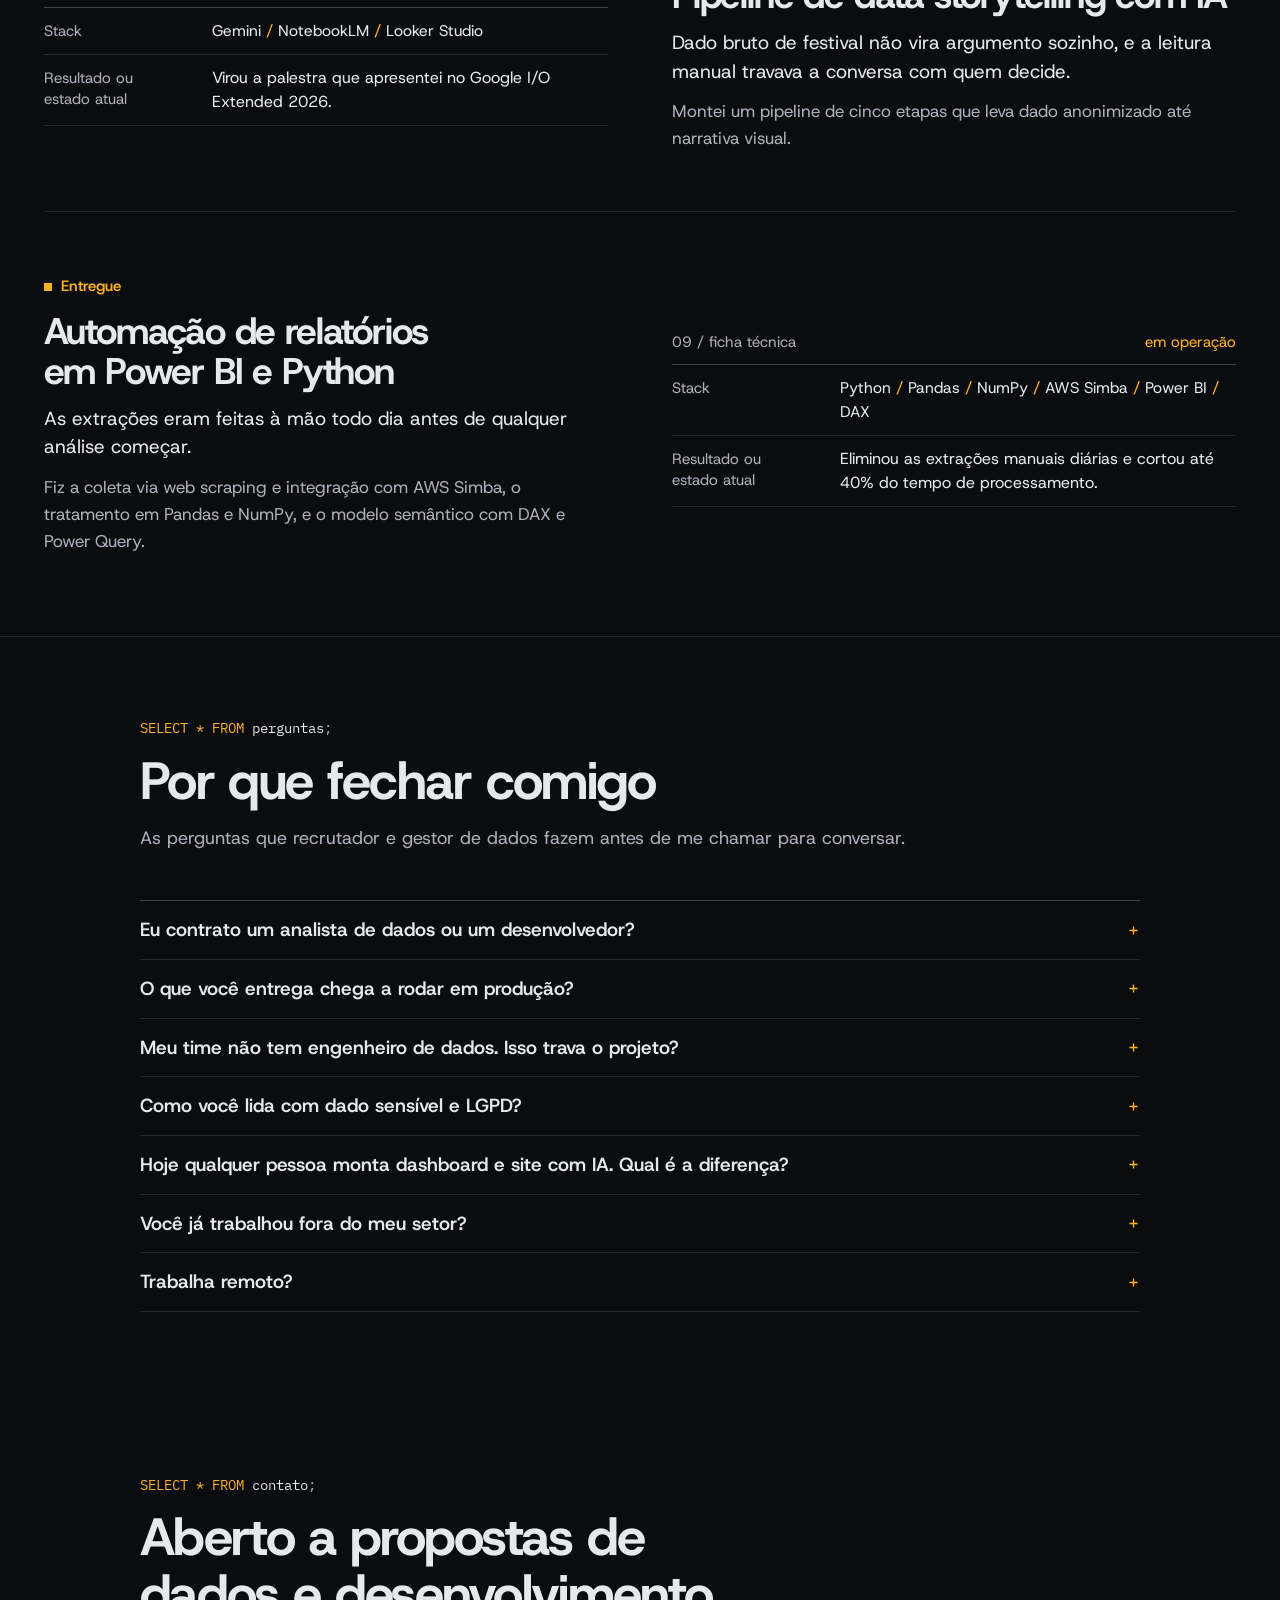
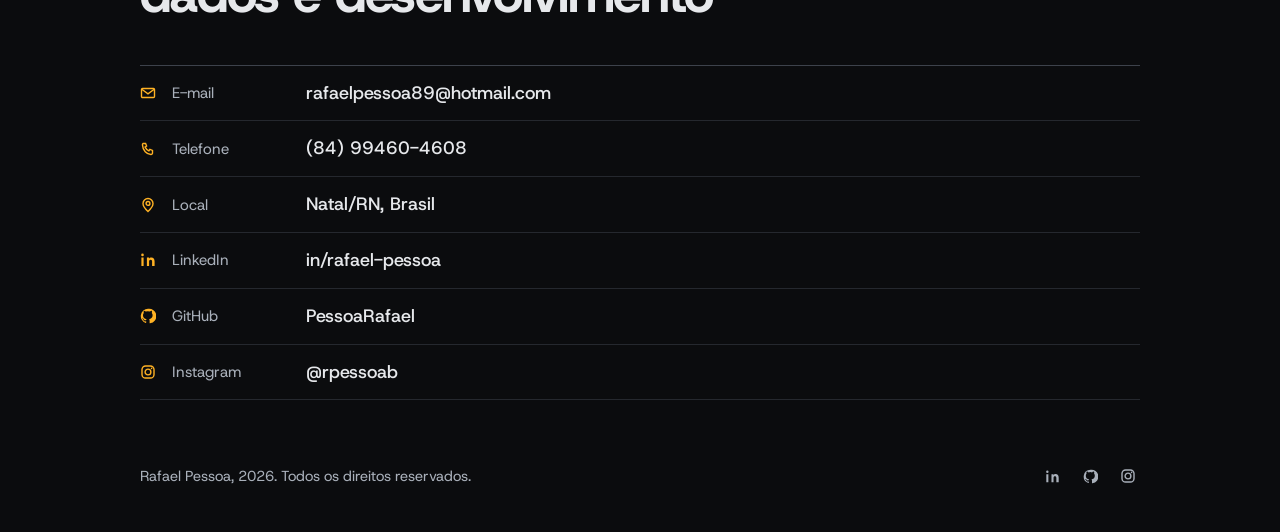
==== commit 976597d1: "feat: landing da TumTum nos projetos Entra como ficha 05, depois do site da Andreza, em português, e" ====
--- a/Portfolio-Rafael-Pessoa/index.html
+++ b/Portfolio-Rafael-Pessoa/index.html
@@ -946,6 +946,33 @@
       <article class="projeto">
         <div class="projeto-texto">
           <span class="tag">Em produção</span>
+          <h3>TumTum</h3>
+          <p class="problema">O estúdio de arquitetura infantil atende famílias a distância e precisava de uma página que explicasse os pacotes e levasse a família direto para a conversa.</p>
+          <p>Construí a landing de vendas em Astro, com carrossel de abertura, quiz Monte seu universo, projetos, pacotes, Clube TumTum, perguntas frequentes e WhatsApp. A página tem dados estruturados, llms.txt e analytics que só carrega depois do consentimento de cookies.</p>
+          <a class="btn-projeto" href="https://www.amotumtum.com.br/" target="_blank" rel="noopener">
+            Ver no ar
+            <svg width="14" height="14" viewBox="0 0 16 16" fill="none" stroke="currentColor" stroke-width="1.7" aria-hidden="true"><path d="M6 3h7v7M13 3 4 12"></path></svg>
+          </a>
+        </div>
+        <div class="projeto-painel">
+          <a class="painel-tela" href="https://www.amotumtum.com.br/" target="_blank" rel="noopener" aria-label="Abrir o site da TumTum">
+            <img src="projetos/tumtum.webp" alt="Página inicial da TumTum com o título Crianças merecem mais que espaços comuns e a foto de uma brinquedoteca" width="1200" height="750" loading="lazy" decoding="async">
+          </a>
+          <div class="painel-topo"><span>05 / ficha técnica</span><span class="estado">no ar</span></div>
+          <div class="painel-bloco">
+            <p class="painel-rotulo">Stack</p>
+            <ul class="stack-lista"><li>Astro</li><li>TypeScript</li><li>Tailwind</li><li>Schema.org</li></ul>
+          </div>
+          <div class="painel-bloco">
+            <p class="painel-rotulo">Resultado ou estado atual</p>
+            <p class="painel-estado">No ar no domínio do estúdio, com política de privacidade e banner de cookies.</p>
+          </div>
+        </div>
+      </article>
+
+      <article class="projeto">
+        <div class="projeto-texto">
+          <span class="tag">Em produção</span>
           <h3>Johny Barbearia</h3>
           <p class="problema">Marcar corte dependia de mandar mensagem e esperar resposta, então a agenda vivia na cabeça de quem atendia e o cliente nunca sabia se o horário estava garantido.</p>
           <p>Construí o site de agendamento com catálogo de quinze serviços com preço e duração fechados, escolha de barbeiro e horário em quatro passos, clube de assinatura mensal e painel para a barbearia acompanhar a agenda. A entrada é por chave de acesso, sem e-mail nem senha, e quem prefere conversar marca escrevendo em texto livre no chat.</p>
@@ -958,7 +985,7 @@
           <a class="painel-tela" href="https://barbearia-phi-nine.vercel.app/" target="_blank" rel="noopener" aria-label="Abrir o site da Johny Barbearia">
             <img src="projetos/johny-barbearia.webp" alt="Página inicial da Johny Barbearia com o título Sua cadeira marcada em menos de um minuto" width="1200" height="750" loading="lazy" decoding="async">
           </a>
-          <div class="painel-topo"><span>05 / ficha técnica</span><span class="estado">no ar</span></div>
+          <div class="painel-topo"><span>06 / ficha técnica</span><span class="estado">no ar</span></div>
           <div class="painel-bloco">
             <p class="painel-rotulo">Stack</p>
             <ul class="stack-lista"><li>Next.js</li><li>React</li><li>Vercel</li></ul>
@@ -978,7 +1005,7 @@
           <p>Construí a plataforma de gestão com módulos de pontuação, ranking e ordem de apresentações, mais a automação das planilhas em Python.</p>
         </div>
         <div class="projeto-painel">
-          <div class="painel-topo"><span>06 / ficha técnica</span><span class="estado">ativo</span></div>
+          <div class="painel-topo"><span>07 / ficha técnica</span><span class="estado">ativo</span></div>
           <div class="painel-bloco">
             <p class="painel-rotulo">Stack</p>
             <ul class="stack-lista"><li>FastAPI</li><li>Vue</li><li>MySQL</li><li>Python</li><li>openpyxl</li></ul>
@@ -998,7 +1025,7 @@
           <p>Montei um pipeline de cinco etapas que leva dado anonimizado até narrativa visual.</p>
         </div>
         <div class="projeto-painel">
-          <div class="painel-topo"><span>07 / ficha técnica</span><span class="estado">apresentado</span></div>
+          <div class="painel-topo"><span>08 / ficha técnica</span><span class="estado">apresentado</span></div>
           <div class="painel-bloco">
             <p class="painel-rotulo">Stack</p>
             <ul class="stack-lista"><li>Gemini</li><li>NotebookLM</li><li>Looker Studio</li></ul>
@@ -1018,7 +1045,7 @@
           <p>Fiz a coleta via web scraping e integração com AWS Simba, o tratamento em Pandas e NumPy, e o modelo semântico com DAX e Power Query.</p>
         </div>
         <div class="projeto-painel">
-          <div class="painel-topo"><span>08 / ficha técnica</span><span class="estado">em operação</span></div>
+          <div class="painel-topo"><span>09 / ficha técnica</span><span class="estado">em operação</span></div>
           <div class="painel-bloco">
             <p class="painel-rotulo">Stack</p>
             <ul class="stack-lista"><li>Python</li><li>Pandas</li><li>NumPy</li><li>AWS Simba</li><li>Power BI</li><li>DAX</li></ul>
@@ -1142,7 +1169,7 @@
 <script type="application/ld+json">{"@context":"https://schema.org","@type":"Person","name":"Rafael Pessoa","url":"https://rafapessoa.com.br/","image":"https://rafapessoa.com.br/og-rafael-pessoa-v2.jpg","jobTitle":["Analista de Dados Pleno","Desenvolvedor Fullstack Pleno"],"email":"mailto:rafaelpessoa89@hotmail.com","telephone":"+5584994604608","address":{"@type":"PostalAddress","addressLocality":"Natal","addressRegion":"RN","addressCountry":"BR"},"sameAs":["https://www.linkedin.com/in/rafael-pessoa-4210a31b8/","https://github.com/PessoaRafael","https://www.instagram.com/rpessoab/"],"knowsLanguage":["pt-BR","en"],"knowsAbout":["Análise de dados","Business Intelligence","Power BI","DAX","Power Query","Modelagem de dados","SQL","Python","Pandas","ETL e automação de relatórios","Web scraping","FastAPI","Vue","MySQL","Data storytelling"],"homeLocation":{"@type":"Place","name":"Natal, Rio Grande do Norte, Brasil"},"seeks":{"@type":"Demand","name":"Vagas e projetos de análise de dados, BI e desenvolvimento fullstack, remoto ou híbrido"},"alumniOf":{"@type":"CollegeOrUniversity","name":"IFRN"},"memberOf":{"@type":"Organization","name":"Google Developer Groups Natal","alternateName":"GDG Natal"},"hasCredential":[{"@type":"EducationalOccupationalCredential","name":"Microsoft PL-300, Power BI Data Analyst Associate"},{"@type":"EducationalOccupationalCredential","name":"Google Student Ambassador 2026","recognizedBy":{"@type":"Organization","name":"Google"}}],"worksFor":[{"@type":"Organization","name":"RankMyApp"},{"@type":"Organization","name":"Dança Digital"}]}</script>
 <script type="application/ld+json">{"@context":"https://schema.org","@type":"FAQPage","mainEntity":[{"@type":"Question","name":"Eu contrato um analista de dados ou um desenvolvedor?","acceptedAnswer":{"@type":"Answer","text":"Os dois no mesmo profissional. Faço consulta e modelagem em SQL, tratamento e automação em Python, modelo semântico no Power BI, e mantenho aplicação em produção com FastAPI e Vue."}},{"@type":"Question","name":"O que você entrega chega a rodar em produção?","acceptedAnswer":{"@type":"Answer","text":"Sim. Dança Digital é usada por organizadores de festival, e o ArqRede Hub está no ar com vendas reais."}},{"@type":"Question","name":"Meu time não tem engenheiro de dados. Isso trava o projeto?","acceptedAnswer":{"@type":"Answer","text":"Não. Faço a coleta, o tratamento, o modelo e a interface. Na RankMyApp a coleta vem de web scraping e integração com AWS Simba, o tratamento é em Pandas e NumPy, e o modelo semântico é meu em Power BI com DAX e Power Query."}},{"@type":"Question","name":"Como você lida com dado sensível e LGPD?","acceptedAnswer":{"@type":"Answer","text":"Com controle de acesso, não com confiança. No sistema da clínica Emily França, prontuário e CPF são cifrados com AES-256-GCM e toda tabela tem RLS forçado no PostgreSQL. No pipeline de storytelling o dado entra anonimizado."}},{"@type":"Question","name":"Hoje qualquer pessoa monta dashboard e site com IA. Qual é a diferença?","acceptedAnswer":{"@type":"Answer","text":"Uso IA no pipeline de storytelling com Gemini e NotebookLM, e ainda assim o número depende de modelagem correta e de alguém que responda por ele. Meu trabalho é a camada que a IA não faz sozinha: o modelo semântico, o controle de acesso, a auditoria e a conversa com quem decide."}},{"@type":"Question","name":"Você já trabalhou fora do meu setor?","acceptedAnswer":{"@type":"Answer","text":"Marketing de aplicativos na RankMyApp, software de gestão na ESIG, suporte técnico em escala na Teleperformance, produto em estágio na Blacklab Ventures e festivais de dança na Dança Digital."}},{"@type":"Question","name":"Trabalha remoto?","acceptedAnswer":{"@type":"Answer","text":"Sim, remoto ou híbrido. Base em Natal, Rio Grande do Norte."}}]}</script>
 <script type="application/ld+json">{"@context":"https://schema.org","@type":"ProfilePage","inLanguage":"pt-BR","url":"https://rafapessoa.com.br/","name":"Rafael Pessoa, Analista de Dados e Desenvolvedor Fullstack","about":{"@type":"Person","name":"Rafael Pessoa"},"mainEntity":{"@type":"Person","name":"Rafael Pessoa","hasOccupation":[{"@type":"Occupation","name":"Analista de Dados","occupationLocation":{"@type":"City","name":"Natal, RN"},"skills":"SQL, Python, Power BI, DAX, Power Query, modelagem de dados, ETL, web scraping"},{"@type":"Occupation","name":"Desenvolvedor Fullstack","occupationLocation":{"@type":"City","name":"Natal, RN"},"skills":"FastAPI, Vue, MySQL"}],"makesOffer":{"@type":"Offer","itemOffered":{"@type":"Service","name":"Consultoria de dados, business intelligence e desenvolvimento fullstack","areaServed":{"@type":"Country","name":"Brasil"}}}}}</script>
-<script type="application/ld+json">{"@context":"https://schema.org","@type":"ItemList","name":"Projetos de Rafael Pessoa","itemListElement":[{"@type":"ListItem","position":1,"item":{"@type":"SoftwareApplication","name":"ArqRede Hub","applicationCategory":"BusinessApplication","operatingSystem":"Web","url":"https://hub.arqrede.com.br/","description":"Plataforma de soluções para escritórios de arquitetura, com Analista de projetos, Corretor de pranchas e Lista de Compras, venda online e leitor de cotas em PDF."}},{"@type":"ListItem","position":2,"item":{"@type":"SoftwareApplication","name":"BASE de Projetos","applicationCategory":"BusinessApplication","operatingSystem":"Web","url":"https://www.basedeprojetos.com.br/","description":"Plataforma de gestão para escritórios de arquitetura, com esteira de projetos, comercial e financeiro conectados e dados separados por escritório."}},{"@type":"ListItem","position":3,"item":{"@type":"SoftwareApplication","name":"Sistema da clínica Emily França","applicationCategory":"BusinessApplication","operatingSystem":"Web","description":"Sistema de clínica de psicologia com fichas, prontuário cifrado, agenda, documentos em PDF e financeiro."}},{"@type":"ListItem","position":4,"item":{"@type":"WebSite","name":"Andreza Fama Arquitetura","url":"https://www.andrezafama.com.br/","description":"Site do escritório de arquitetura comercial, em Astro, com portfólio, especialidades, depoimentos e dados estruturados."}},{"@type":"ListItem","position":5,"item":{"@type":"SoftwareApplication","name":"Johny Barbearia","applicationCategory":"BusinessApplication","operatingSystem":"Web","url":"https://barbearia-phi-nine.vercel.app/","description":"Site de agendamento para barbearia em Natal, com catálogo de serviços, escolha de barbeiro e horário, clube de assinatura mensal, entrada por chave de acesso e painel de agenda."}},{"@type":"ListItem","position":6,"item":{"@type":"SoftwareApplication","name":"Dança Digital","applicationCategory":"BusinessApplication","description":"Plataforma de gestão de festivais de dança com pontuação, ranking e ordem de apresentações, em produção.","operatingSystem":"Web"}},{"@type":"ListItem","position":7,"item":{"@type":"CreativeWork","name":"Pipeline de data storytelling com IA","description":"Cinco etapas que levam dado anonimizado de festival até narrativa visual, com Gemini, NotebookLM e Looker Studio. Apresentado no Google I/O Extended 2026."}},{"@type":"ListItem","position":8,"item":{"@type":"CreativeWork","name":"Automação de relatórios em Power BI e Python","description":"Coleta por web scraping e AWS Simba, tratamento em Pandas e NumPy, modelo semântico em Power BI com DAX e Power Query."}},{"@type":"ListItem","position":9,"item":{"@type":"CreativeWork","name":"Flamengo 2026","url":"https://app.powerbi.com/view?r=eyJrIjoiODA3NWQ1OTgtZDA0NC00YmUwLWI4NzYtOGY3Yzk5ODcyZTg5IiwidCI6ImZmMGYzOTQ1LTBiODAtNDk2ZS1hNWE3LWI5YWMwNmJmZjkwMSJ9","description":"Relatório em Power BI com a temporada 2026 do Flamengo jogo a jogo, em onze capítulos: resultados, raio-X por competição, mapa de calor, destaques individuais e percentis por 90 minutos, com dados coletados em Python da API pública da ESPN e xG e xA estimados na própria temporada."}}]}</script>
+<script type="application/ld+json">{"@context":"https://schema.org","@type":"ItemList","name":"Projetos de Rafael Pessoa","itemListElement":[{"@type":"ListItem","position":1,"item":{"@type":"SoftwareApplication","name":"ArqRede Hub","applicationCategory":"BusinessApplication","operatingSystem":"Web","url":"https://hub.arqrede.com.br/","description":"Plataforma de soluções para escritórios de arquitetura, com Analista de projetos, Corretor de pranchas e Lista de Compras, venda online e leitor de cotas em PDF."}},{"@type":"ListItem","position":2,"item":{"@type":"SoftwareApplication","name":"BASE de Projetos","applicationCategory":"BusinessApplication","operatingSystem":"Web","url":"https://www.basedeprojetos.com.br/","description":"Plataforma de gestão para escritórios de arquitetura, com esteira de projetos, comercial e financeiro conectados e dados separados por escritório."}},{"@type":"ListItem","position":3,"item":{"@type":"SoftwareApplication","name":"Sistema da clínica Emily França","applicationCategory":"BusinessApplication","operatingSystem":"Web","description":"Sistema de clínica de psicologia com fichas, prontuário cifrado, agenda, documentos em PDF e financeiro."}},{"@type":"ListItem","position":4,"item":{"@type":"WebSite","name":"Andreza Fama Arquitetura","url":"https://www.andrezafama.com.br/","description":"Site do escritório de arquitetura comercial, em Astro, com portfólio, especialidades, depoimentos e dados estruturados."}},{"@type":"ListItem","position":5,"item":{"@type":"WebSite","name":"TumTum","url":"https://www.amotumtum.com.br/","description":"Landing de vendas de estúdio de arquitetura infantil, em Astro, com quiz, pacotes, dados estruturados e consentimento de cookies."}},{"@type":"ListItem","position":6,"item":{"@type":"SoftwareApplication","name":"Johny Barbearia","applicationCategory":"BusinessApplication","operatingSystem":"Web","url":"https://barbearia-phi-nine.vercel.app/","description":"Site de agendamento para barbearia em Natal, com catálogo de serviços, escolha de barbeiro e horário, clube de assinatura mensal, entrada por chave de acesso e painel de agenda."}},{"@type":"ListItem","position":7,"item":{"@type":"SoftwareApplication","name":"Dança Digital","applicationCategory":"BusinessApplication","description":"Plataforma de gestão de festivais de dança com pontuação, ranking e ordem de apresentações, em produção.","operatingSystem":"Web"}},{"@type":"ListItem","position":8,"item":{"@type":"CreativeWork","name":"Pipeline de data storytelling com IA","description":"Cinco etapas que levam dado anonimizado de festival até narrativa visual, com Gemini, NotebookLM e Looker Studio. Apresentado no Google I/O Extended 2026."}},{"@type":"ListItem","position":9,"item":{"@type":"CreativeWork","name":"Automação de relatórios em Power BI e Python","description":"Coleta por web scraping e AWS Simba, tratamento em Pandas e NumPy, modelo semântico em Power BI com DAX e Power Query."}},{"@type":"ListItem","position":10,"item":{"@type":"CreativeWork","name":"Flamengo 2026","url":"https://app.powerbi.com/view?r=eyJrIjoiODA3NWQ1OTgtZDA0NC00YmUwLWI4NzYtOGY3Yzk5ODcyZTg5IiwidCI6ImZmMGYzOTQ1LTBiODAtNDk2ZS1hNWE3LWI5YWMwNmJmZjkwMSJ9","description":"Relatório em Power BI com a temporada 2026 do Flamengo jogo a jogo, em onze capítulos: resultados, raio-X por competição, mapa de calor, destaques individuais e percentis por 90 minutos, com dados coletados em Python da API pública da ESPN e xG e xA estimados na própria temporada."}}]}</script>
 
 <script>
 /* Marca a barra do topo assim que a página sai do zero, para separar
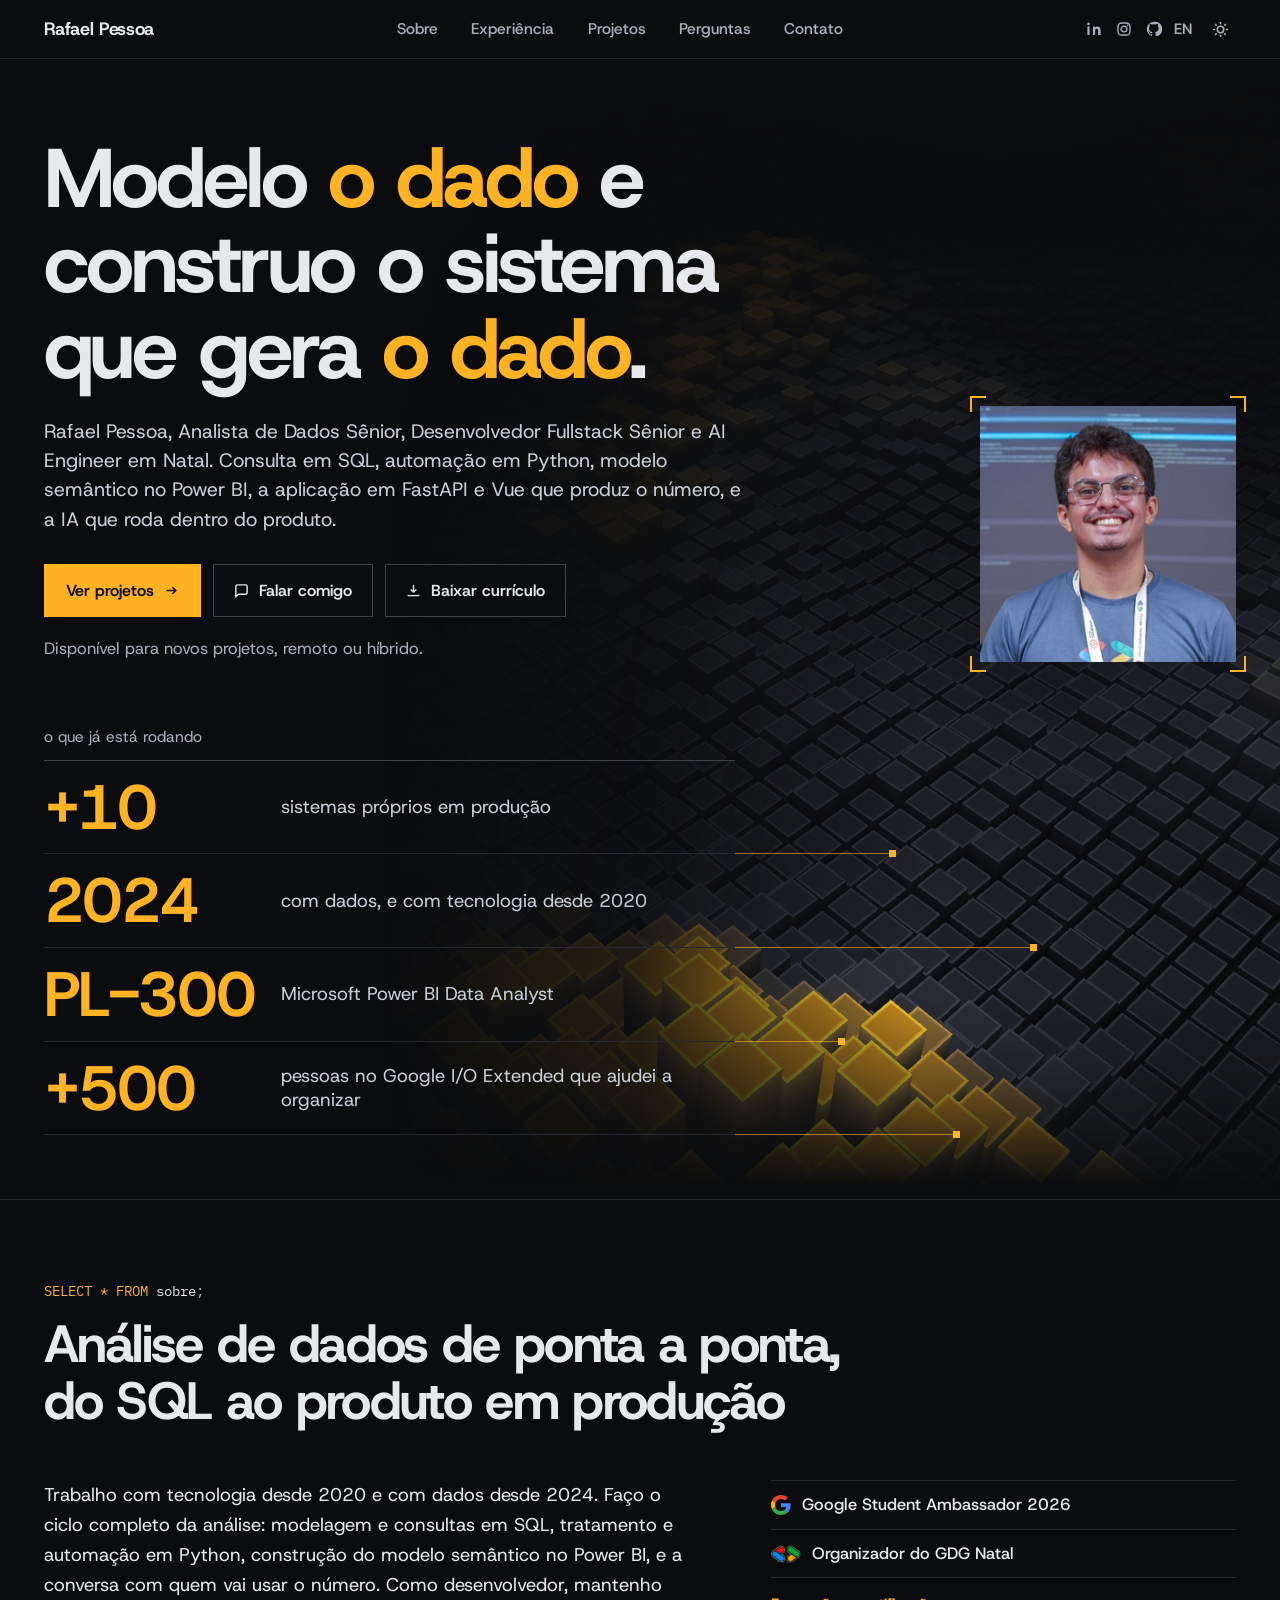
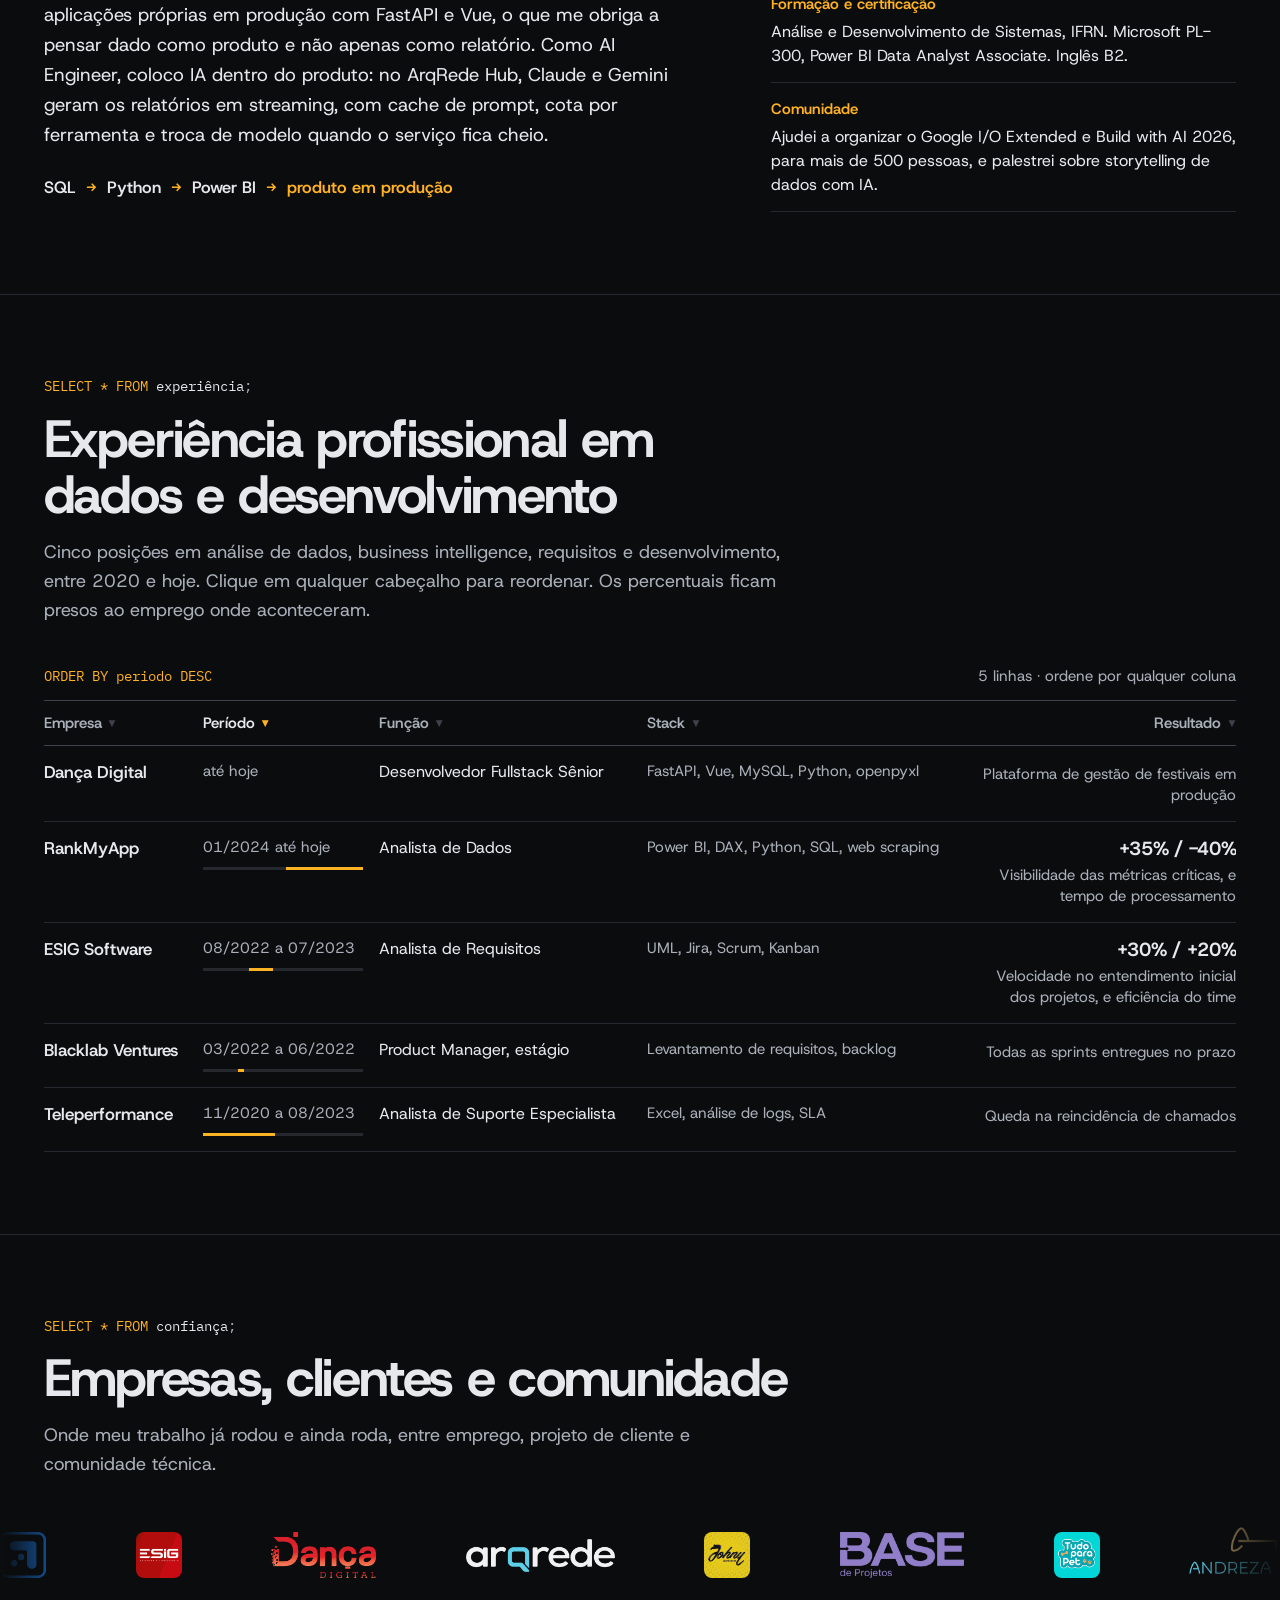
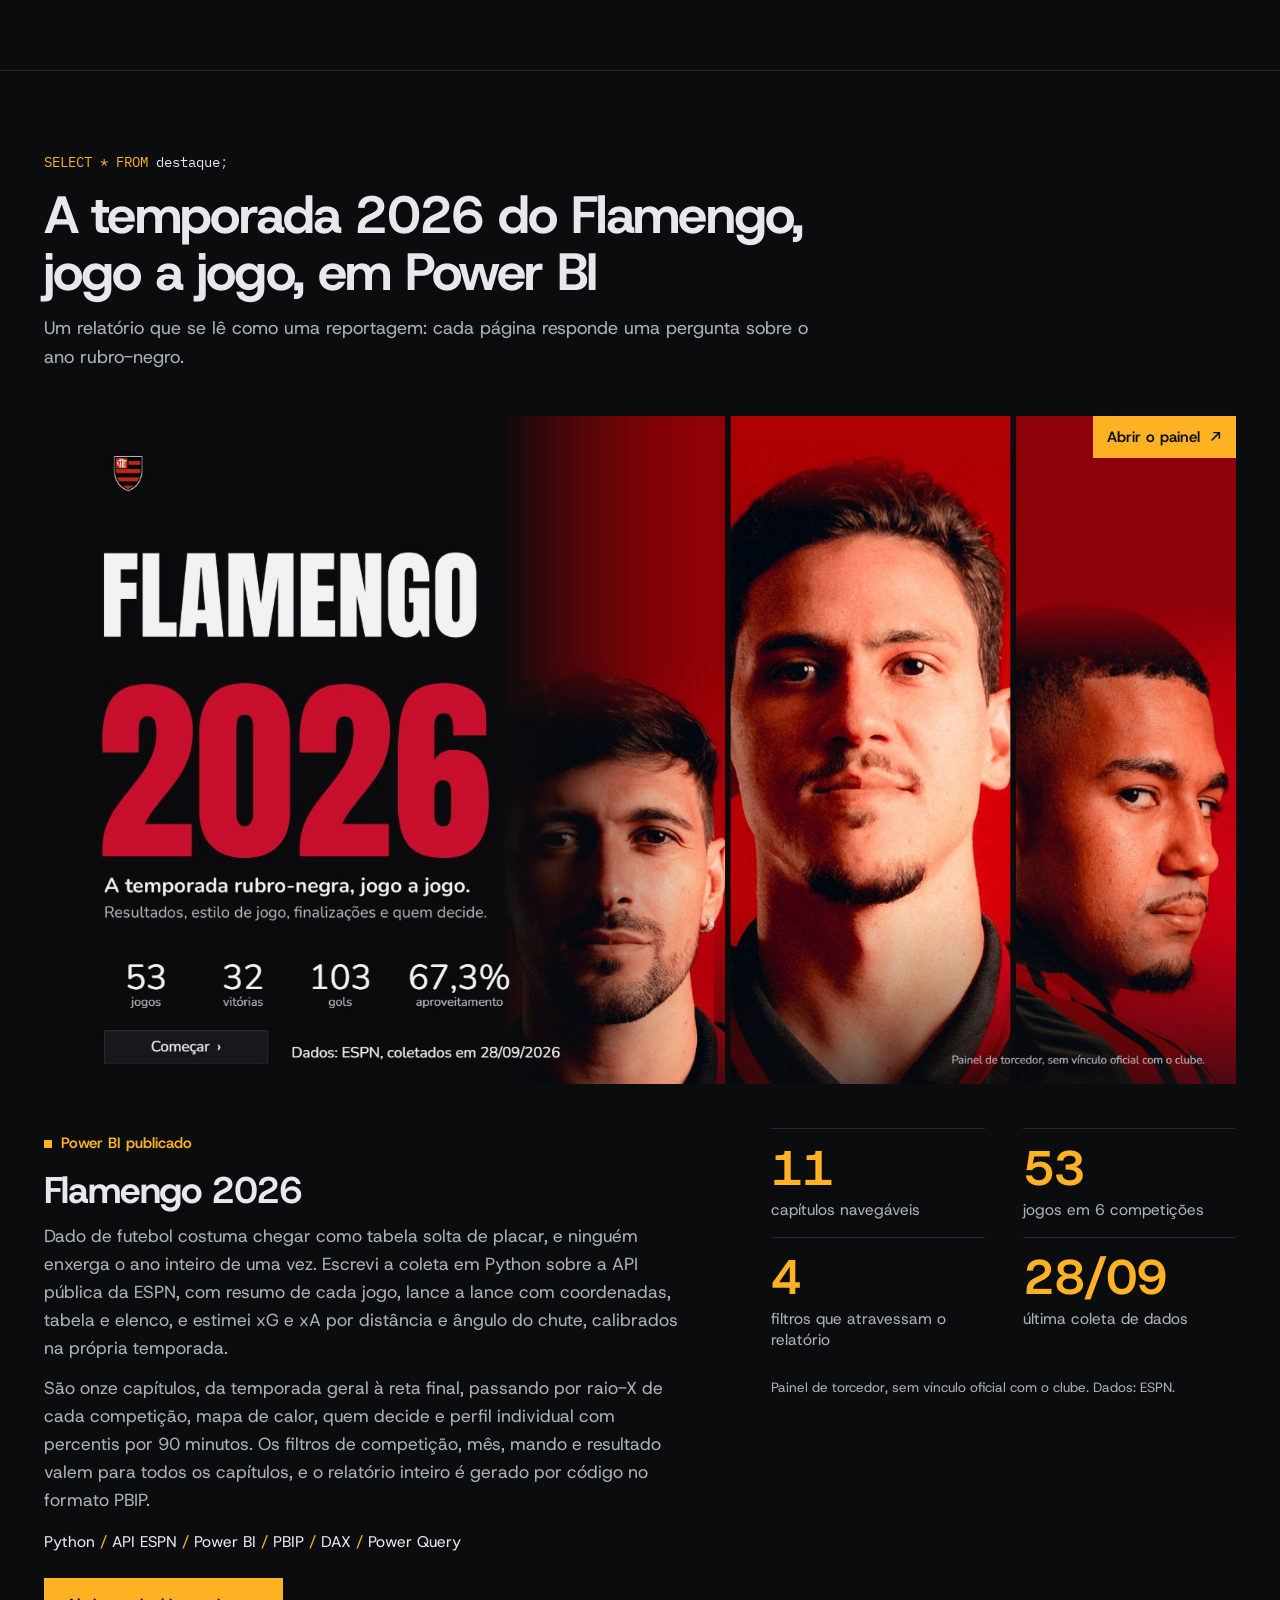
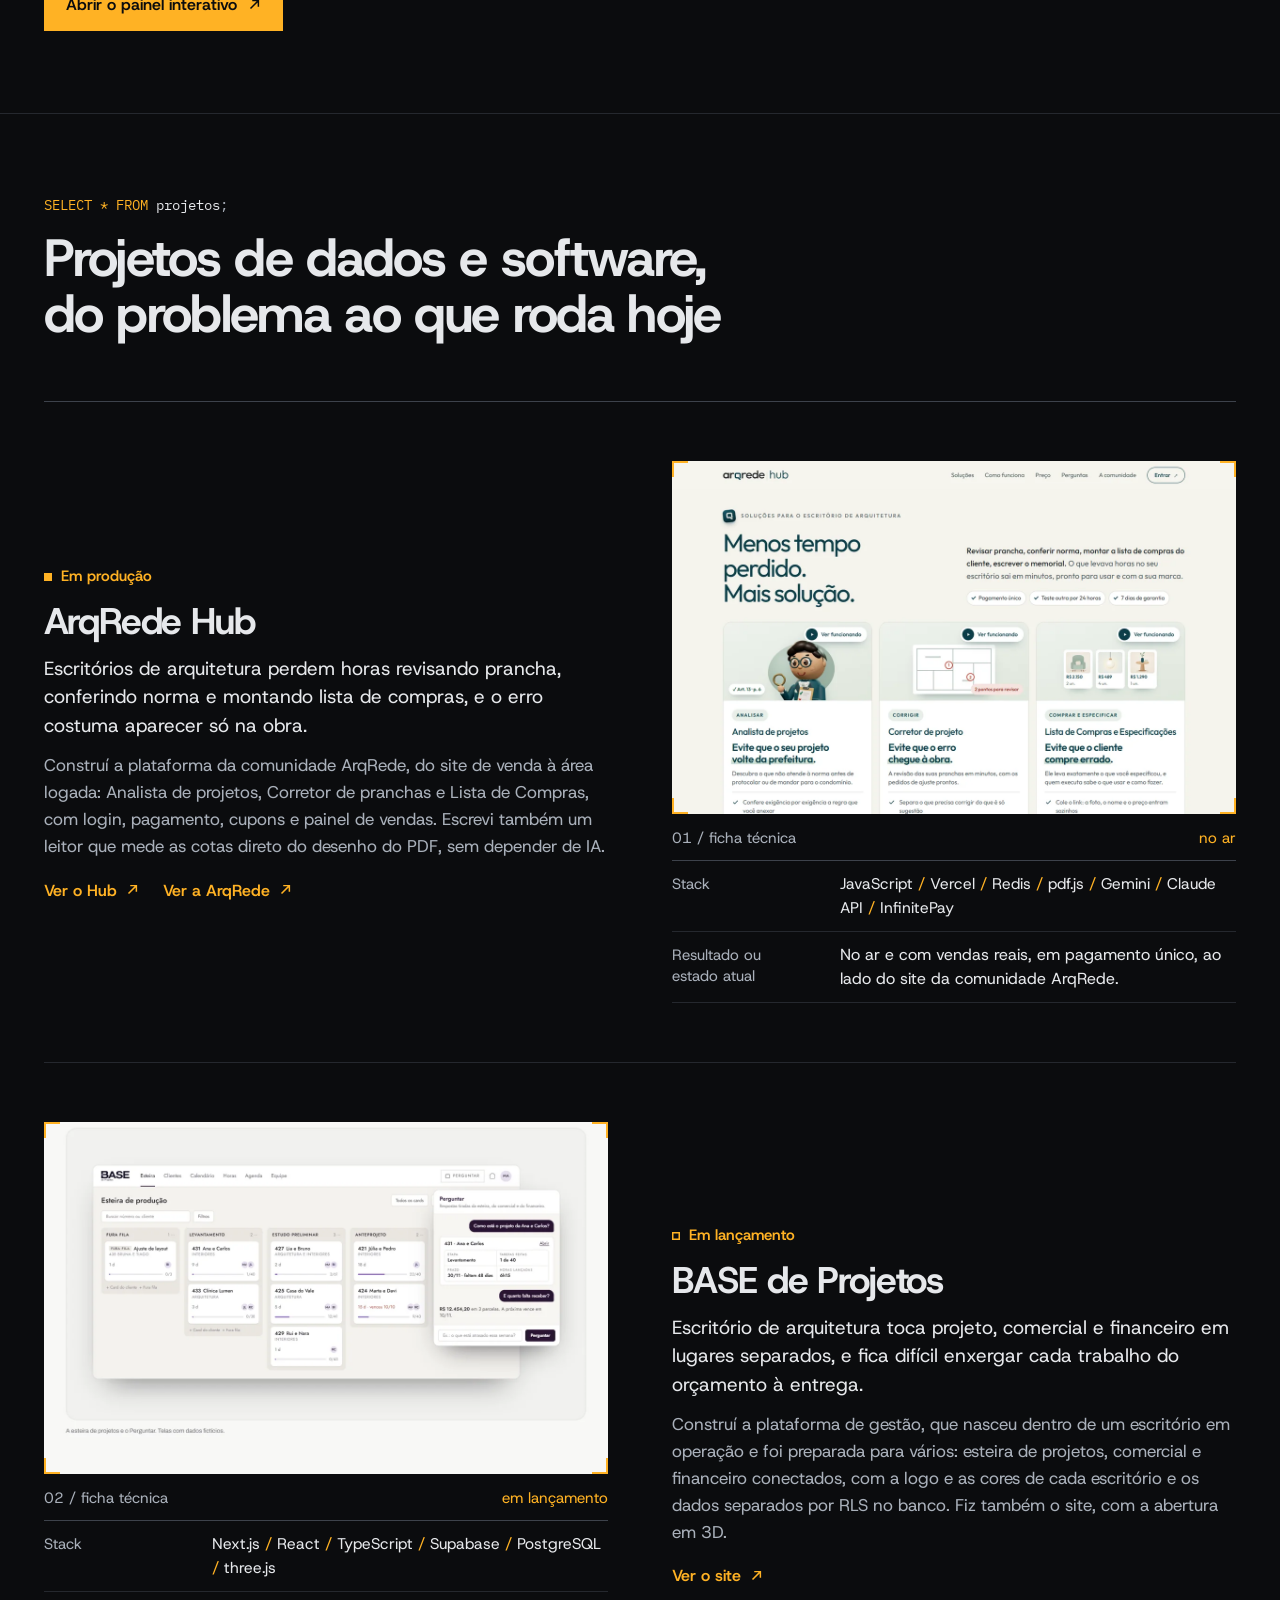
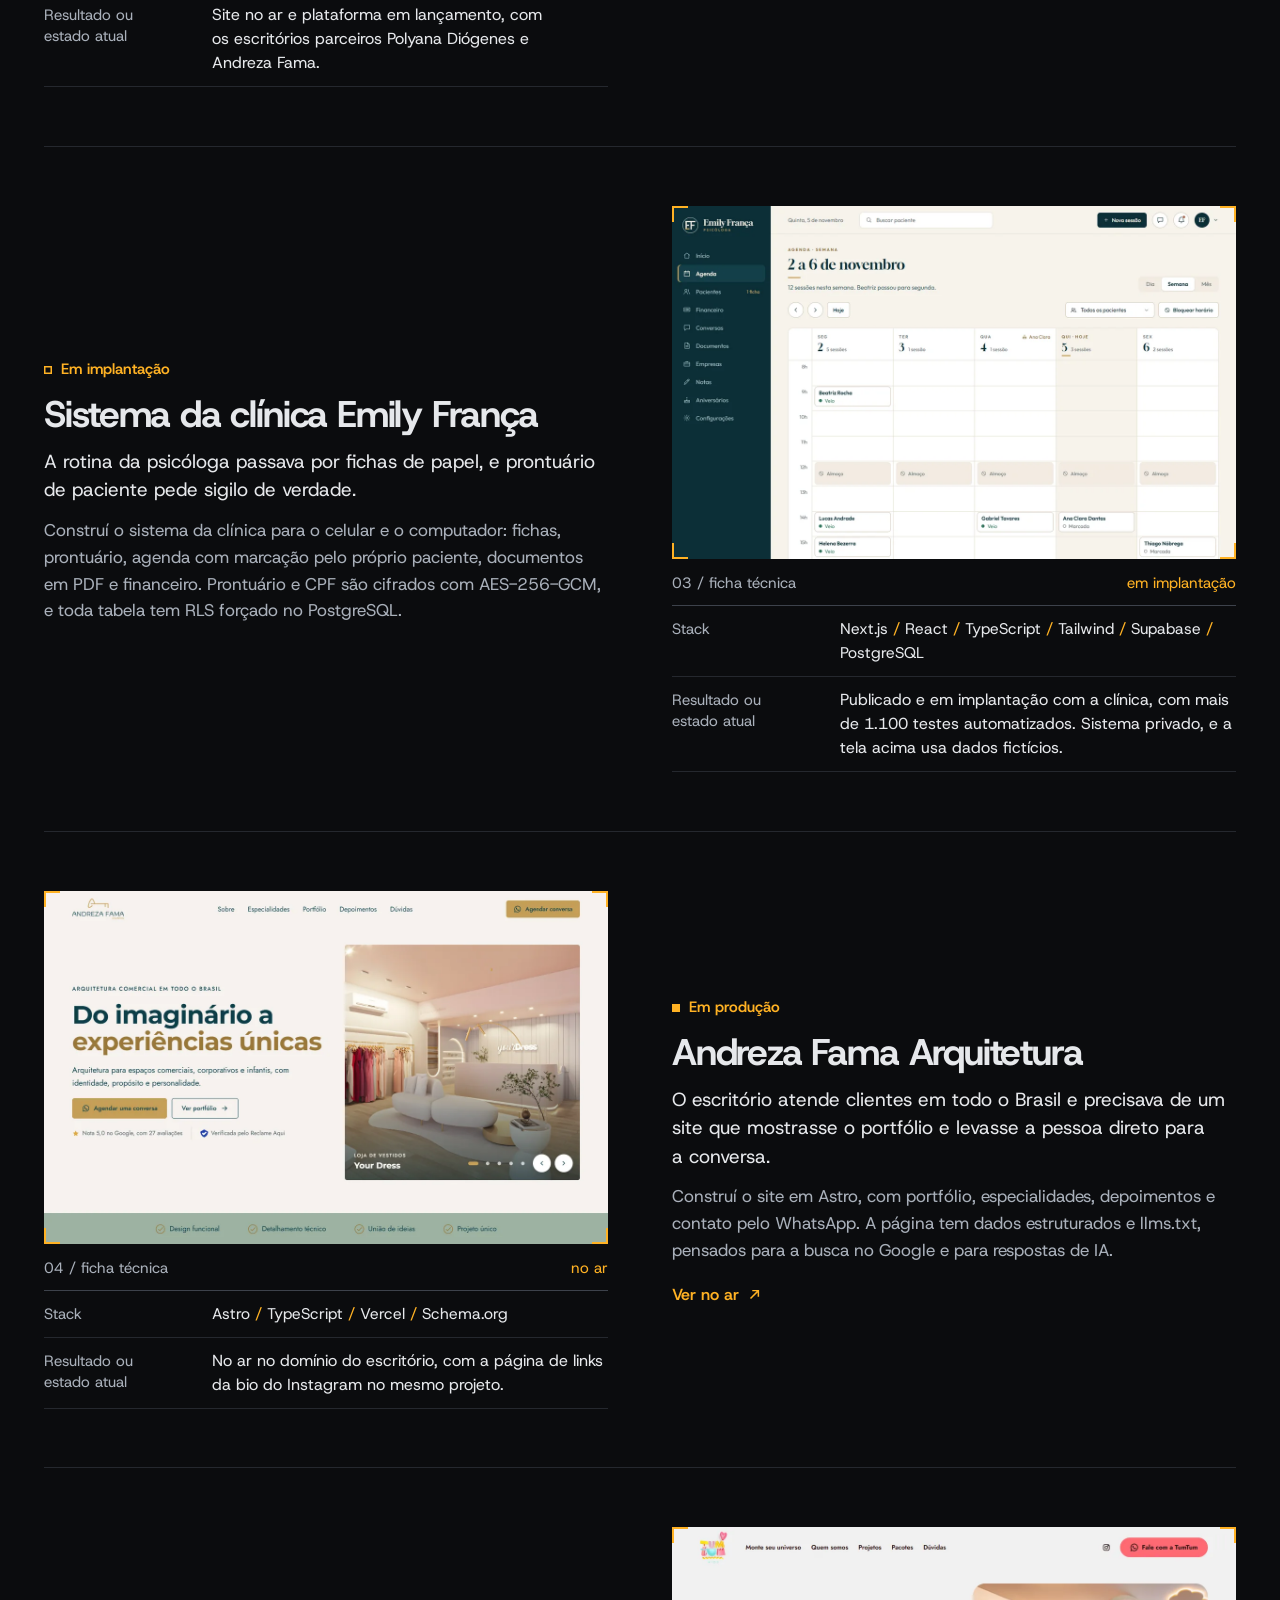
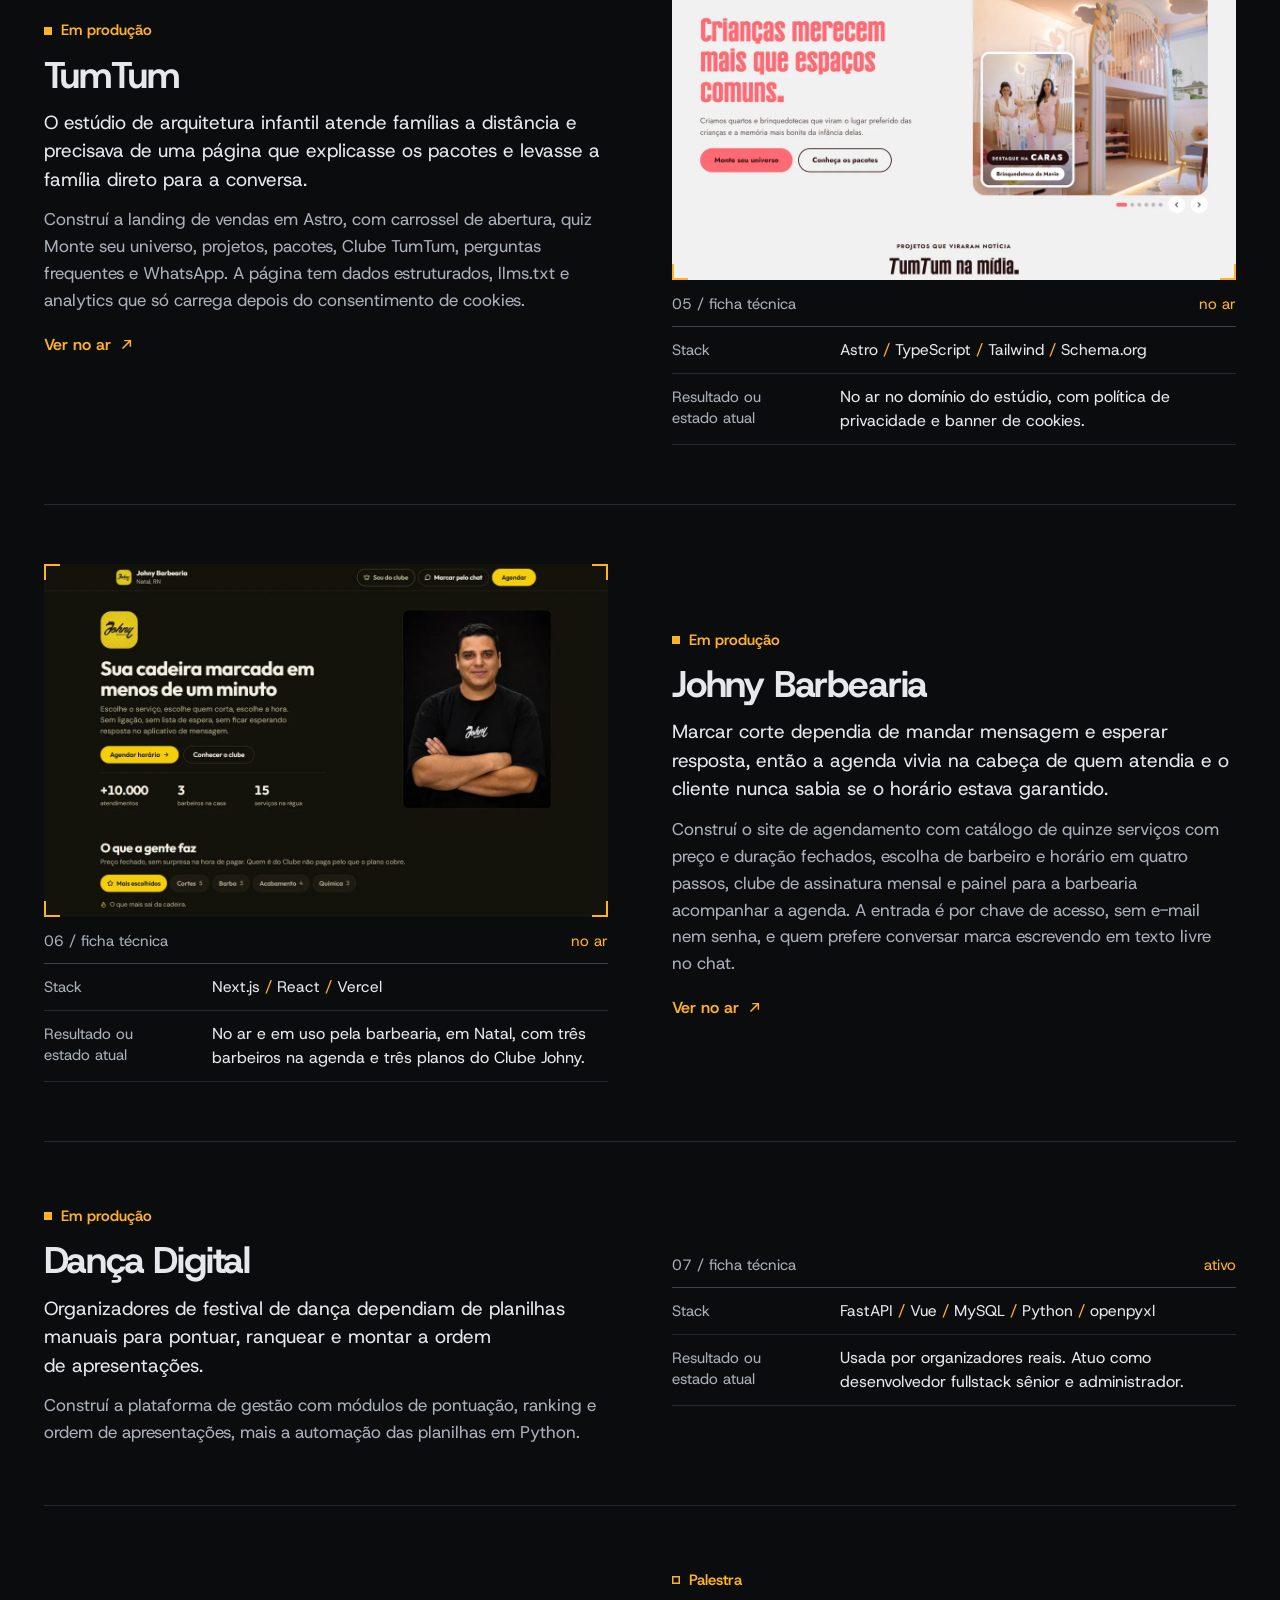
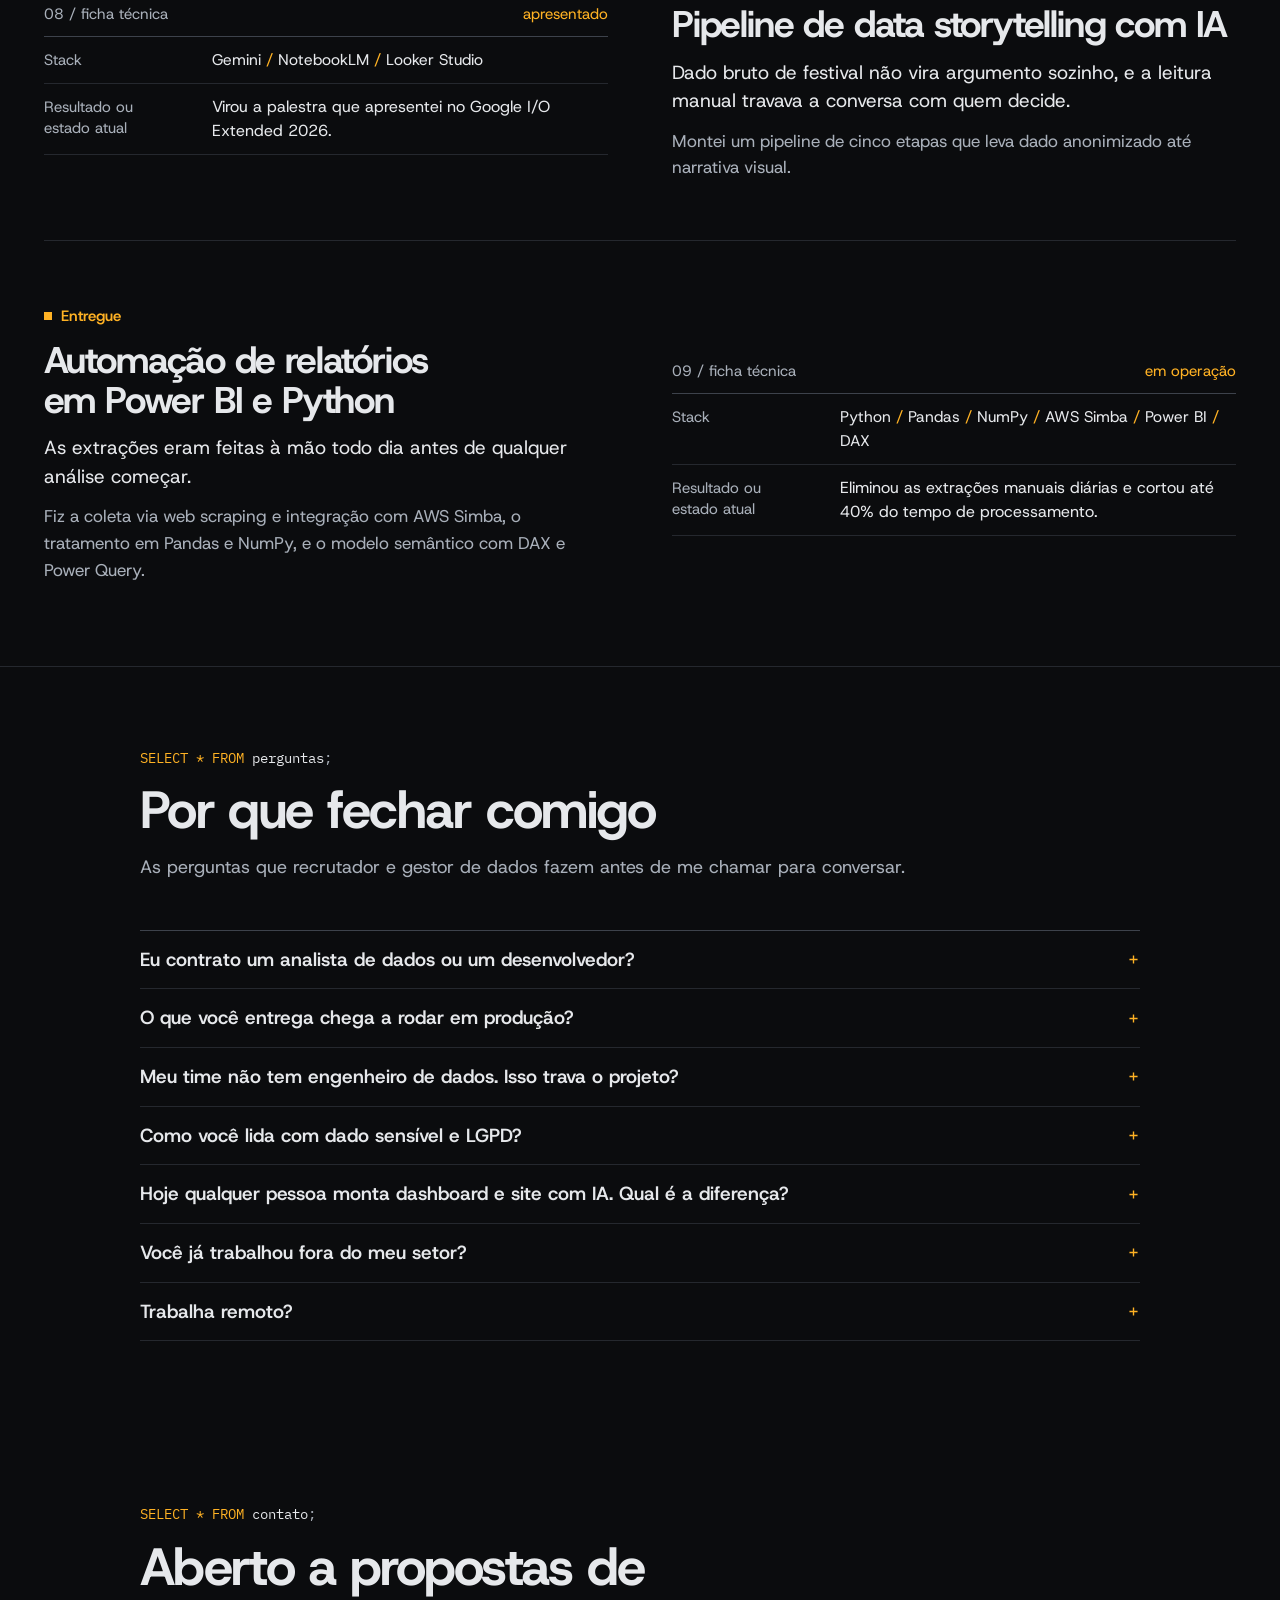
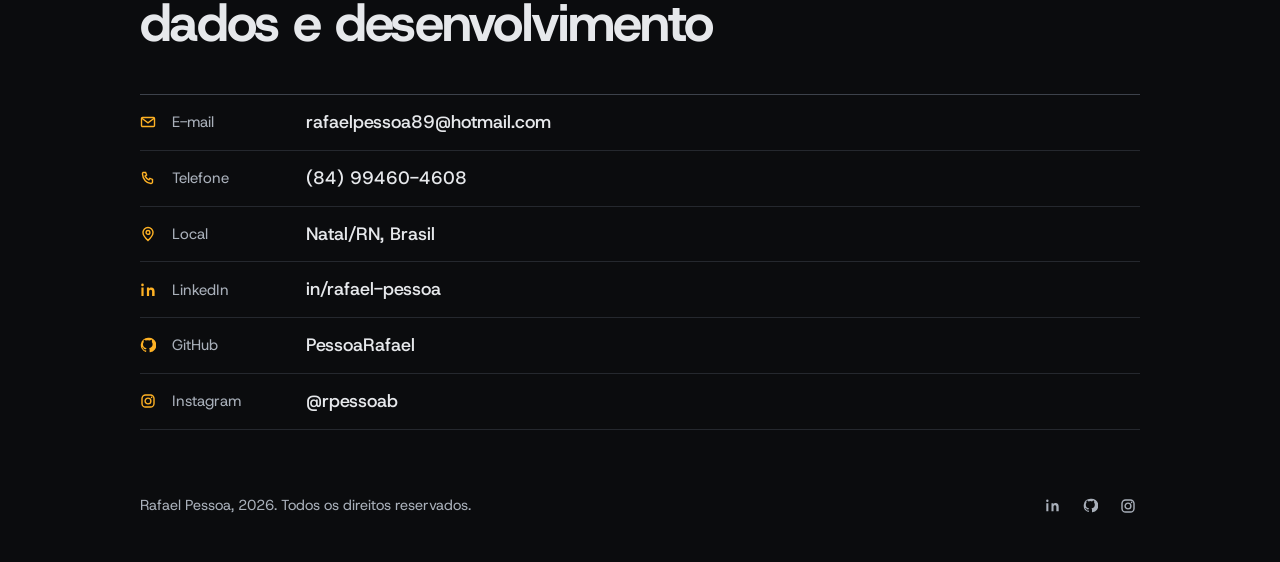
==== commit afab8c98: "feat: Sênior e AI Engineer no site, e currículo com os projetos novos Site em português e inglês, ca" ====
--- a/Portfolio-Rafael-Pessoa/index.html
+++ b/Portfolio-Rafael-Pessoa/index.html
@@ -3,8 +3,8 @@
 <head>
 <meta charset="utf-8">
 <meta name="viewport" content="width=device-width, initial-scale=1">
-<title>Rafael Pessoa, Analista de Dados Pleno e Desenvolvedor Fullstack em Natal/RN</title>
-<meta name="description" content="Rafael Pessoa é Analista de Dados Pleno e Desenvolvedor Fullstack Pleno em Natal, Rio Grande do Norte. Modelagem e consultas em SQL, ETL e automação em Python, modelo semântico e DAX em Power BI, e aplicações em produção com FastAPI e Vue. Certificado Microsoft PL-300. Atende remoto em todo o Brasil.">
+<title>Rafael Pessoa, Analista de Dados Sênior, Desenvolvedor Fullstack e AI Engineer em Natal/RN</title>
+<meta name="description" content="Rafael Pessoa é Analista de Dados Sênior, Desenvolvedor Fullstack Sênior e AI Engineer em Natal, Rio Grande do Norte. Modelagem e consultas em SQL, ETL e automação em Python, modelo semântico e DAX em Power BI, aplicações em produção com FastAPI e Vue, e IA dentro do produto com Claude e Gemini. Certificado Microsoft PL-300. Atende remoto em todo o Brasil.">
 <meta name="author" content="Rafael Pessoa">
 <meta name="robots" content="index, follow, max-snippet:-1, max-image-preview:large">
 <meta name="geo.region" content="BR-RN">
@@ -12,20 +12,20 @@
 <meta name="ICBM" content="-5.7945, -35.2110">
 <meta name="theme-color" content="#0B0C0E">
 <meta name="twitter:card" content="summary_large_image">
-<meta name="twitter:title" content="Rafael Pessoa, Analista de Dados e Desenvolvedor Fullstack em Natal/RN">
+<meta name="twitter:title" content="Rafael Pessoa, Analista de Dados Sênior, Desenvolvedor Fullstack e AI Engineer em Natal/RN">
 <meta name="twitter:description" content="Análise de dados de ponta a ponta em SQL, Python e Power BI, e sistemas próprios em produção com FastAPI e Vue. Natal/RN, atendimento remoto em todo o Brasil.">
 <meta property="og:type" content="profile">
-<meta property="og:title" content="Rafael Pessoa, Analista de Dados e Desenvolvedor Fullstack">
-<meta property="og:description" content="Analista de dados e desenvolvedor fullstack. SQL, Python, Power BI, DAX, FastAPI, Vue, LGPD. Natal/RN, remoto ou híbrido.">
+<meta property="og:title" content="Rafael Pessoa, Analista de Dados Sênior, Desenvolvedor Fullstack e AI Engineer">
+<meta property="og:description" content="Analista de dados sênior, desenvolvedor fullstack e AI Engineer. SQL, Python, Power BI, DAX, FastAPI, Vue, Claude, Gemini, LGPD. Natal/RN, remoto ou híbrido.">
 <meta property="og:site_name" content="Rafael Pessoa">
 <meta property="og:locale" content="pt_BR">
 <link rel="canonical" href="https://rafapessoa.com.br/">
 <meta property="og:url" content="https://rafapessoa.com.br/">
-<meta property="og:image" content="https://rafapessoa.com.br/og-rafael-pessoa-v2.jpg">
+<meta property="og:image" content="https://rafapessoa.com.br/og-rafael-pessoa-v3.jpg">
 <meta property="og:image:width" content="1200">
 <meta property="og:image:height" content="630">
-<meta property="og:image:alt" content="Rafael Pessoa, analista de dados e desenvolvedor fullstack em Natal, Rio Grande do Norte">
-<meta name="twitter:image" content="https://rafapessoa.com.br/og-rafael-pessoa-v2.jpg">
+<meta property="og:image:alt" content="Rafael Pessoa, analista de dados sênior, desenvolvedor fullstack e AI Engineer em Natal, Rio Grande do Norte">
+<meta name="twitter:image" content="https://rafapessoa.com.br/og-rafael-pessoa-v3.jpg">
 
 <link rel="icon" href="data:image/svg+xml,%3Csvg xmlns='http://www.w3.org/2000/svg' viewBox='0 0 32 32'%3E%3Crect width='32' height='32' fill='%2314171A'/%3E%3Ctext x='16' y='21' text-anchor='middle' font-family='Helvetica,Arial,sans-serif' font-weight='700' font-size='15' fill='%23EDEEE9'%3ERP%3C/text%3E%3C/svg%3E">
 <link rel="alternate" hreflang="pt-BR" href="https://rafapessoa.com.br/">
@@ -510,7 +510,7 @@
     <div class="hero" id="topo">
       <div>
         <h1 id="t-hero"><span>Modelo <em>o dado</em> e</span> <span>construo o sistema</span> <span>que gera <em>o dado</em>.</span></h1>
-        <p class="hero-sub">Rafael Pessoa, Analista de Dados Pleno e Desenvolvedor Fullstack Pleno em Natal. Consulta em SQL, automação em Python, modelo semântico no Power BI, e a aplicação em FastAPI e Vue que produz o número.</p>
+        <p class="hero-sub">Rafael Pessoa, Analista de Dados Sênior, Desenvolvedor Fullstack Sênior e AI Engineer em Natal. Consulta em SQL, automação em Python, modelo semântico no Power BI, a aplicação em FastAPI e Vue que produz o número, e a IA que roda dentro do produto.</p>
         <div class="acoes">
           <a class="btn" href="#projetos">Ver projetos<svg width="15" height="15" viewBox="0 0 16 16" fill="none" stroke="currentColor" stroke-width="1.7" aria-hidden="true"><path d="M2.5 8h10M9 4.5 12.5 8 9 11.5"></path></svg></a>
           <a class="btn-linha" href="#contato"><svg width="15" height="15" viewBox="0 0 16 16" fill="none" stroke="currentColor" stroke-width="1.5" aria-hidden="true"><path d="M14 10.5A1.5 1.5 0 0 1 12.5 12H5l-3 2.5V3.5A1.5 1.5 0 0 1 3.5 2h9A1.5 1.5 0 0 1 14 3.5Z"></path></svg>Falar comigo</a>
@@ -521,7 +521,7 @@
       <figure class="retrato" id="retrato">
         <!-- foto-rafael.jpg, busto recortado da foto do GDG Natal, 584x584.
              Para trocar, mantenha o recorte quadrado. Sem o arquivo, aparece a marca RP. -->
-        <img src="foto-rafael.jpg" alt="Rafael Pessoa, analista de dados e desenvolvedor fullstack em Natal/RN, em evento do GDG Natal" width="584" height="584" loading="eager" decoding="async" onerror="this.remove()">
+        <img src="foto-rafael.jpg" alt="Rafael Pessoa, analista de dados sênior, desenvolvedor fullstack e AI Engineer em Natal/RN, em evento do GDG Natal" width="584" height="584" loading="eager" decoding="async" onerror="this.remove()">
         <span class="retrato-vazio mono" aria-hidden="true">RP</span>
       </figure>
     </div>
@@ -557,7 +557,7 @@
     </div>
     <div class="sobre-grid">
       <div>
-        <p>Trabalho com tecnologia desde 2020 e com dados desde 2024. Faço o ciclo completo da análise: modelagem e consultas em SQL, tratamento e automação em Python, construção do modelo semântico no Power BI, e a conversa com quem vai usar o número. Como desenvolvedor, mantenho aplicações próprias em produção com FastAPI e Vue, o que me obriga a pensar dado como produto e não apenas como relatório.</p>
+        <p>Trabalho com tecnologia desde 2020 e com dados desde 2024. Faço o ciclo completo da análise: modelagem e consultas em SQL, tratamento e automação em Python, construção do modelo semântico no Power BI, e a conversa com quem vai usar o número. Como desenvolvedor, mantenho aplicações próprias em produção com FastAPI e Vue, o que me obriga a pensar dado como produto e não apenas como relatório. Como AI Engineer, coloco IA dentro do produto: no ArqRede Hub, Claude e Gemini geram os relatórios em streaming, com cache de prompt, cota por ferramenta e troca de modelo quando o serviço fica cheio.</p>
         <p class="fluxo">
           <span class="passo">SQL</span>
           <span class="seta" aria-hidden="true">&rarr;</span>
@@ -626,17 +626,17 @@
           </tr>
         </thead>
         <tbody>
-          <tr data-empresa="Dança Digital" data-start="999998" data-funcao="Desenvolvedor Fullstack Pleno" data-stack="FastAPI, Vue, MySQL, Python, openpyxl" data-score="0">
+          <tr data-empresa="Dança Digital" data-start="999998" data-funcao="Desenvolvedor Fullstack Sênior" data-stack="FastAPI, Vue, MySQL, Python, openpyxl" data-score="0">
             <td class="c-empresa" data-rot="Empresa">Dança Digital</td>
             <td class="c-periodo" data-rot="Período">até hoje</td>
-            <td class="c-funcao" data-rot="Função">Desenvolvedor Fullstack Pleno</td>
+            <td class="c-funcao" data-rot="Função">Desenvolvedor Fullstack Sênior</td>
             <td class="c-stack" data-rot="Stack">FastAPI, Vue, MySQL, Python, openpyxl</td>
             <td class="c-resultado" data-rot="Resultado"><div class="num"></div><div class="txt">Plataforma de gestão de festivais em produção</div></td>
           </tr>
-          <tr data-empresa="RankMyApp" data-start="202401" data-funcao="Analista de Dados Pleno II" data-stack="Power BI, DAX, Python, SQL, web scraping" data-score="35">
+          <tr data-empresa="RankMyApp" data-start="202401" data-funcao="Analista de Dados" data-stack="Power BI, DAX, Python, SQL, web scraping" data-score="35">
             <td class="c-empresa" data-rot="Empresa">RankMyApp</td>
             <td class="c-periodo" data-rot="Período">01/2024 até hoje</td>
-            <td class="c-funcao" data-rot="Função"><span>Analista de Dados Pleno <span class="nivel">II</span></span></td>
+            <td class="c-funcao" data-rot="Função">Analista de Dados</td>
             <td class="c-stack" data-rot="Stack">Power BI, DAX, Python, SQL, web scraping</td>
             <td class="c-resultado" data-rot="Resultado"><div class="num">+35% / -40%</div><div class="txt">Visibilidade das métricas críticas, e tempo de processamento</div></td>
           </tr>
@@ -1012,7 +1012,7 @@
           </div>
           <div class="painel-bloco">
             <p class="painel-rotulo">Resultado ou estado atual</p>
-            <p class="painel-estado">Usada por organizadores reais. Atuo como desenvolvedor fullstack pleno e administrador.</p>
+            <p class="painel-estado">Usada por organizadores reais. Atuo como desenvolvedor fullstack sênior e administrador.</p>
           </div>
         </div>
       </article>
@@ -1166,9 +1166,9 @@
 <!-- ============ DADOS ESTRUTURADOS ============ -->
 <script type="application/ld+json">{"@context":"https://schema.org","@type":"ItemList","name":"Empresas, clientes e comunidade com quem Rafael Pessoa trabalhou","itemListElement":[{"@type":"ListItem","position":1,"item":{"@type":"Organization","name":"RankMyApp"}},{"@type":"ListItem","position":2,"item":{"@type":"Organization","name":"ESIG Software"}},{"@type":"ListItem","position":3,"item":{"@type":"Organization","name":"Dança Digital"}},{"@type":"ListItem","position":4,"item":{"@type":"Organization","name":"ArqRede"}},{"@type":"ListItem","position":5,"item":{"@type":"Organization","name":"Johny Barbearia"}},{"@type":"ListItem","position":6,"item":{"@type":"Organization","name":"BASE de Projetos"}},{"@type":"ListItem","position":7,"item":{"@type":"Organization","name":"Tudo para Pet"}},{"@type":"ListItem","position":8,"item":{"@type":"Organization","name":"Andreza Fama Arquitetura"}},{"@type":"ListItem","position":9,"item":{"@type":"Organization","name":"RITS"}},{"@type":"ListItem","position":10,"item":{"@type":"Organization","name":"Polyana Diógenes"}},{"@type":"ListItem","position":11,"item":{"@type":"Organization","name":"Emily França"}},{"@type":"ListItem","position":12,"item":{"@type":"Organization","name":"Teleperformance"}},{"@type":"ListItem","position":13,"item":{"@type":"Organization","name":"Google Developer Groups Natal"}}]}</script>
 
-<script type="application/ld+json">{"@context":"https://schema.org","@type":"Person","name":"Rafael Pessoa","url":"https://rafapessoa.com.br/","image":"https://rafapessoa.com.br/og-rafael-pessoa-v2.jpg","jobTitle":["Analista de Dados Pleno","Desenvolvedor Fullstack Pleno"],"email":"mailto:rafaelpessoa89@hotmail.com","telephone":"+5584994604608","address":{"@type":"PostalAddress","addressLocality":"Natal","addressRegion":"RN","addressCountry":"BR"},"sameAs":["https://www.linkedin.com/in/rafael-pessoa-4210a31b8/","https://github.com/PessoaRafael","https://www.instagram.com/rpessoab/"],"knowsLanguage":["pt-BR","en"],"knowsAbout":["Análise de dados","Business Intelligence","Power BI","DAX","Power Query","Modelagem de dados","SQL","Python","Pandas","ETL e automação de relatórios","Web scraping","FastAPI","Vue","MySQL","Data storytelling"],"homeLocation":{"@type":"Place","name":"Natal, Rio Grande do Norte, Brasil"},"seeks":{"@type":"Demand","name":"Vagas e projetos de análise de dados, BI e desenvolvimento fullstack, remoto ou híbrido"},"alumniOf":{"@type":"CollegeOrUniversity","name":"IFRN"},"memberOf":{"@type":"Organization","name":"Google Developer Groups Natal","alternateName":"GDG Natal"},"hasCredential":[{"@type":"EducationalOccupationalCredential","name":"Microsoft PL-300, Power BI Data Analyst Associate"},{"@type":"EducationalOccupationalCredential","name":"Google Student Ambassador 2026","recognizedBy":{"@type":"Organization","name":"Google"}}],"worksFor":[{"@type":"Organization","name":"RankMyApp"},{"@type":"Organization","name":"Dança Digital"}]}</script>
+<script type="application/ld+json">{"@context":"https://schema.org","@type":"Person","name":"Rafael Pessoa","url":"https://rafapessoa.com.br/","image":"https://rafapessoa.com.br/og-rafael-pessoa-v3.jpg","jobTitle":["Analista de Dados Sênior","Desenvolvedor Fullstack Sênior","AI Engineer"],"email":"mailto:rafaelpessoa89@hotmail.com","telephone":"+5584994604608","address":{"@type":"PostalAddress","addressLocality":"Natal","addressRegion":"RN","addressCountry":"BR"},"sameAs":["https://www.linkedin.com/in/rafael-pessoa-4210a31b8/","https://github.com/PessoaRafael","https://www.instagram.com/rpessoab/"],"knowsLanguage":["pt-BR","en"],"knowsAbout":["Análise de dados","Business Intelligence","Power BI","DAX","Power Query","Modelagem de dados","SQL","Python","Pandas","ETL e automação de relatórios","Web scraping","FastAPI","Vue","MySQL","Data storytelling","Engenharia de IA","LLMs","Claude API","Gemini API"],"homeLocation":{"@type":"Place","name":"Natal, Rio Grande do Norte, Brasil"},"seeks":{"@type":"Demand","name":"Vagas e projetos de análise de dados, BI, desenvolvimento fullstack e IA, remoto ou híbrido"},"alumniOf":{"@type":"CollegeOrUniversity","name":"IFRN"},"memberOf":{"@type":"Organization","name":"Google Developer Groups Natal","alternateName":"GDG Natal"},"hasCredential":[{"@type":"EducationalOccupationalCredential","name":"Microsoft PL-300, Power BI Data Analyst Associate"},{"@type":"EducationalOccupationalCredential","name":"Google Student Ambassador 2026","recognizedBy":{"@type":"Organization","name":"Google"}}],"worksFor":[{"@type":"Organization","name":"RankMyApp"},{"@type":"Organization","name":"Dança Digital"}]}</script>
 <script type="application/ld+json">{"@context":"https://schema.org","@type":"FAQPage","mainEntity":[{"@type":"Question","name":"Eu contrato um analista de dados ou um desenvolvedor?","acceptedAnswer":{"@type":"Answer","text":"Os dois no mesmo profissional. Faço consulta e modelagem em SQL, tratamento e automação em Python, modelo semântico no Power BI, e mantenho aplicação em produção com FastAPI e Vue."}},{"@type":"Question","name":"O que você entrega chega a rodar em produção?","acceptedAnswer":{"@type":"Answer","text":"Sim. Dança Digital é usada por organizadores de festival, e o ArqRede Hub está no ar com vendas reais."}},{"@type":"Question","name":"Meu time não tem engenheiro de dados. Isso trava o projeto?","acceptedAnswer":{"@type":"Answer","text":"Não. Faço a coleta, o tratamento, o modelo e a interface. Na RankMyApp a coleta vem de web scraping e integração com AWS Simba, o tratamento é em Pandas e NumPy, e o modelo semântico é meu em Power BI com DAX e Power Query."}},{"@type":"Question","name":"Como você lida com dado sensível e LGPD?","acceptedAnswer":{"@type":"Answer","text":"Com controle de acesso, não com confiança. No sistema da clínica Emily França, prontuário e CPF são cifrados com AES-256-GCM e toda tabela tem RLS forçado no PostgreSQL. No pipeline de storytelling o dado entra anonimizado."}},{"@type":"Question","name":"Hoje qualquer pessoa monta dashboard e site com IA. Qual é a diferença?","acceptedAnswer":{"@type":"Answer","text":"Uso IA no pipeline de storytelling com Gemini e NotebookLM, e ainda assim o número depende de modelagem correta e de alguém que responda por ele. Meu trabalho é a camada que a IA não faz sozinha: o modelo semântico, o controle de acesso, a auditoria e a conversa com quem decide."}},{"@type":"Question","name":"Você já trabalhou fora do meu setor?","acceptedAnswer":{"@type":"Answer","text":"Marketing de aplicativos na RankMyApp, software de gestão na ESIG, suporte técnico em escala na Teleperformance, produto em estágio na Blacklab Ventures e festivais de dança na Dança Digital."}},{"@type":"Question","name":"Trabalha remoto?","acceptedAnswer":{"@type":"Answer","text":"Sim, remoto ou híbrido. Base em Natal, Rio Grande do Norte."}}]}</script>
-<script type="application/ld+json">{"@context":"https://schema.org","@type":"ProfilePage","inLanguage":"pt-BR","url":"https://rafapessoa.com.br/","name":"Rafael Pessoa, Analista de Dados e Desenvolvedor Fullstack","about":{"@type":"Person","name":"Rafael Pessoa"},"mainEntity":{"@type":"Person","name":"Rafael Pessoa","hasOccupation":[{"@type":"Occupation","name":"Analista de Dados","occupationLocation":{"@type":"City","name":"Natal, RN"},"skills":"SQL, Python, Power BI, DAX, Power Query, modelagem de dados, ETL, web scraping"},{"@type":"Occupation","name":"Desenvolvedor Fullstack","occupationLocation":{"@type":"City","name":"Natal, RN"},"skills":"FastAPI, Vue, MySQL"}],"makesOffer":{"@type":"Offer","itemOffered":{"@type":"Service","name":"Consultoria de dados, business intelligence e desenvolvimento fullstack","areaServed":{"@type":"Country","name":"Brasil"}}}}}</script>
+<script type="application/ld+json">{"@context":"https://schema.org","@type":"ProfilePage","inLanguage":"pt-BR","url":"https://rafapessoa.com.br/","name":"Rafael Pessoa, Analista de Dados Sênior, Desenvolvedor Fullstack e AI Engineer","about":{"@type":"Person","name":"Rafael Pessoa"},"mainEntity":{"@type":"Person","name":"Rafael Pessoa","hasOccupation":[{"@type":"Occupation","name":"Analista de Dados Sênior","occupationLocation":{"@type":"City","name":"Natal, RN"},"skills":"SQL, Python, Power BI, DAX, Power Query, modelagem de dados, ETL, web scraping"},{"@type":"Occupation","name":"Desenvolvedor Fullstack Sênior","occupationLocation":{"@type":"City","name":"Natal, RN"},"skills":"FastAPI, Vue, Next.js, React, TypeScript, PostgreSQL, MySQL"},{"@type":"Occupation","name":"AI Engineer","occupationLocation":{"@type":"City","name":"Natal, RN"},"skills":"Claude API, Gemini API, LLMs, streaming, prompt caching, agentes de IA"}],"makesOffer":{"@type":"Offer","itemOffered":{"@type":"Service","name":"Consultoria de dados, business intelligence, desenvolvimento fullstack e IA","areaServed":{"@type":"Country","name":"Brasil"}}}}}</script>
 <script type="application/ld+json">{"@context":"https://schema.org","@type":"ItemList","name":"Projetos de Rafael Pessoa","itemListElement":[{"@type":"ListItem","position":1,"item":{"@type":"SoftwareApplication","name":"ArqRede Hub","applicationCategory":"BusinessApplication","operatingSystem":"Web","url":"https://hub.arqrede.com.br/","description":"Plataforma de soluções para escritórios de arquitetura, com Analista de projetos, Corretor de pranchas e Lista de Compras, venda online e leitor de cotas em PDF."}},{"@type":"ListItem","position":2,"item":{"@type":"SoftwareApplication","name":"BASE de Projetos","applicationCategory":"BusinessApplication","operatingSystem":"Web","url":"https://www.basedeprojetos.com.br/","description":"Plataforma de gestão para escritórios de arquitetura, com esteira de projetos, comercial e financeiro conectados e dados separados por escritório."}},{"@type":"ListItem","position":3,"item":{"@type":"SoftwareApplication","name":"Sistema da clínica Emily França","applicationCategory":"BusinessApplication","operatingSystem":"Web","description":"Sistema de clínica de psicologia com fichas, prontuário cifrado, agenda, documentos em PDF e financeiro."}},{"@type":"ListItem","position":4,"item":{"@type":"WebSite","name":"Andreza Fama Arquitetura","url":"https://www.andrezafama.com.br/","description":"Site do escritório de arquitetura comercial, em Astro, com portfólio, especialidades, depoimentos e dados estruturados."}},{"@type":"ListItem","position":5,"item":{"@type":"WebSite","name":"TumTum","url":"https://www.amotumtum.com.br/","description":"Landing de vendas de estúdio de arquitetura infantil, em Astro, com quiz, pacotes, dados estruturados e consentimento de cookies."}},{"@type":"ListItem","position":6,"item":{"@type":"SoftwareApplication","name":"Johny Barbearia","applicationCategory":"BusinessApplication","operatingSystem":"Web","url":"https://barbearia-phi-nine.vercel.app/","description":"Site de agendamento para barbearia em Natal, com catálogo de serviços, escolha de barbeiro e horário, clube de assinatura mensal, entrada por chave de acesso e painel de agenda."}},{"@type":"ListItem","position":7,"item":{"@type":"SoftwareApplication","name":"Dança Digital","applicationCategory":"BusinessApplication","description":"Plataforma de gestão de festivais de dança com pontuação, ranking e ordem de apresentações, em produção.","operatingSystem":"Web"}},{"@type":"ListItem","position":8,"item":{"@type":"CreativeWork","name":"Pipeline de data storytelling com IA","description":"Cinco etapas que levam dado anonimizado de festival até narrativa visual, com Gemini, NotebookLM e Looker Studio. Apresentado no Google I/O Extended 2026."}},{"@type":"ListItem","position":9,"item":{"@type":"CreativeWork","name":"Automação de relatórios em Power BI e Python","description":"Coleta por web scraping e AWS Simba, tratamento em Pandas e NumPy, modelo semântico em Power BI com DAX e Power Query."}},{"@type":"ListItem","position":10,"item":{"@type":"CreativeWork","name":"Flamengo 2026","url":"https://app.powerbi.com/view?r=eyJrIjoiODA3NWQ1OTgtZDA0NC00YmUwLWI4NzYtOGY3Yzk5ODcyZTg5IiwidCI6ImZmMGYzOTQ1LTBiODAtNDk2ZS1hNWE3LWI5YWMwNmJmZjkwMSJ9","description":"Relatório em Power BI com a temporada 2026 do Flamengo jogo a jogo, em onze capítulos: resultados, raio-X por competição, mapa de calor, destaques individuais e percentis por 90 minutos, com dados coletados em Python da API pública da ESPN e xG e xA estimados na própria temporada."}}]}</script>
 
 <script>
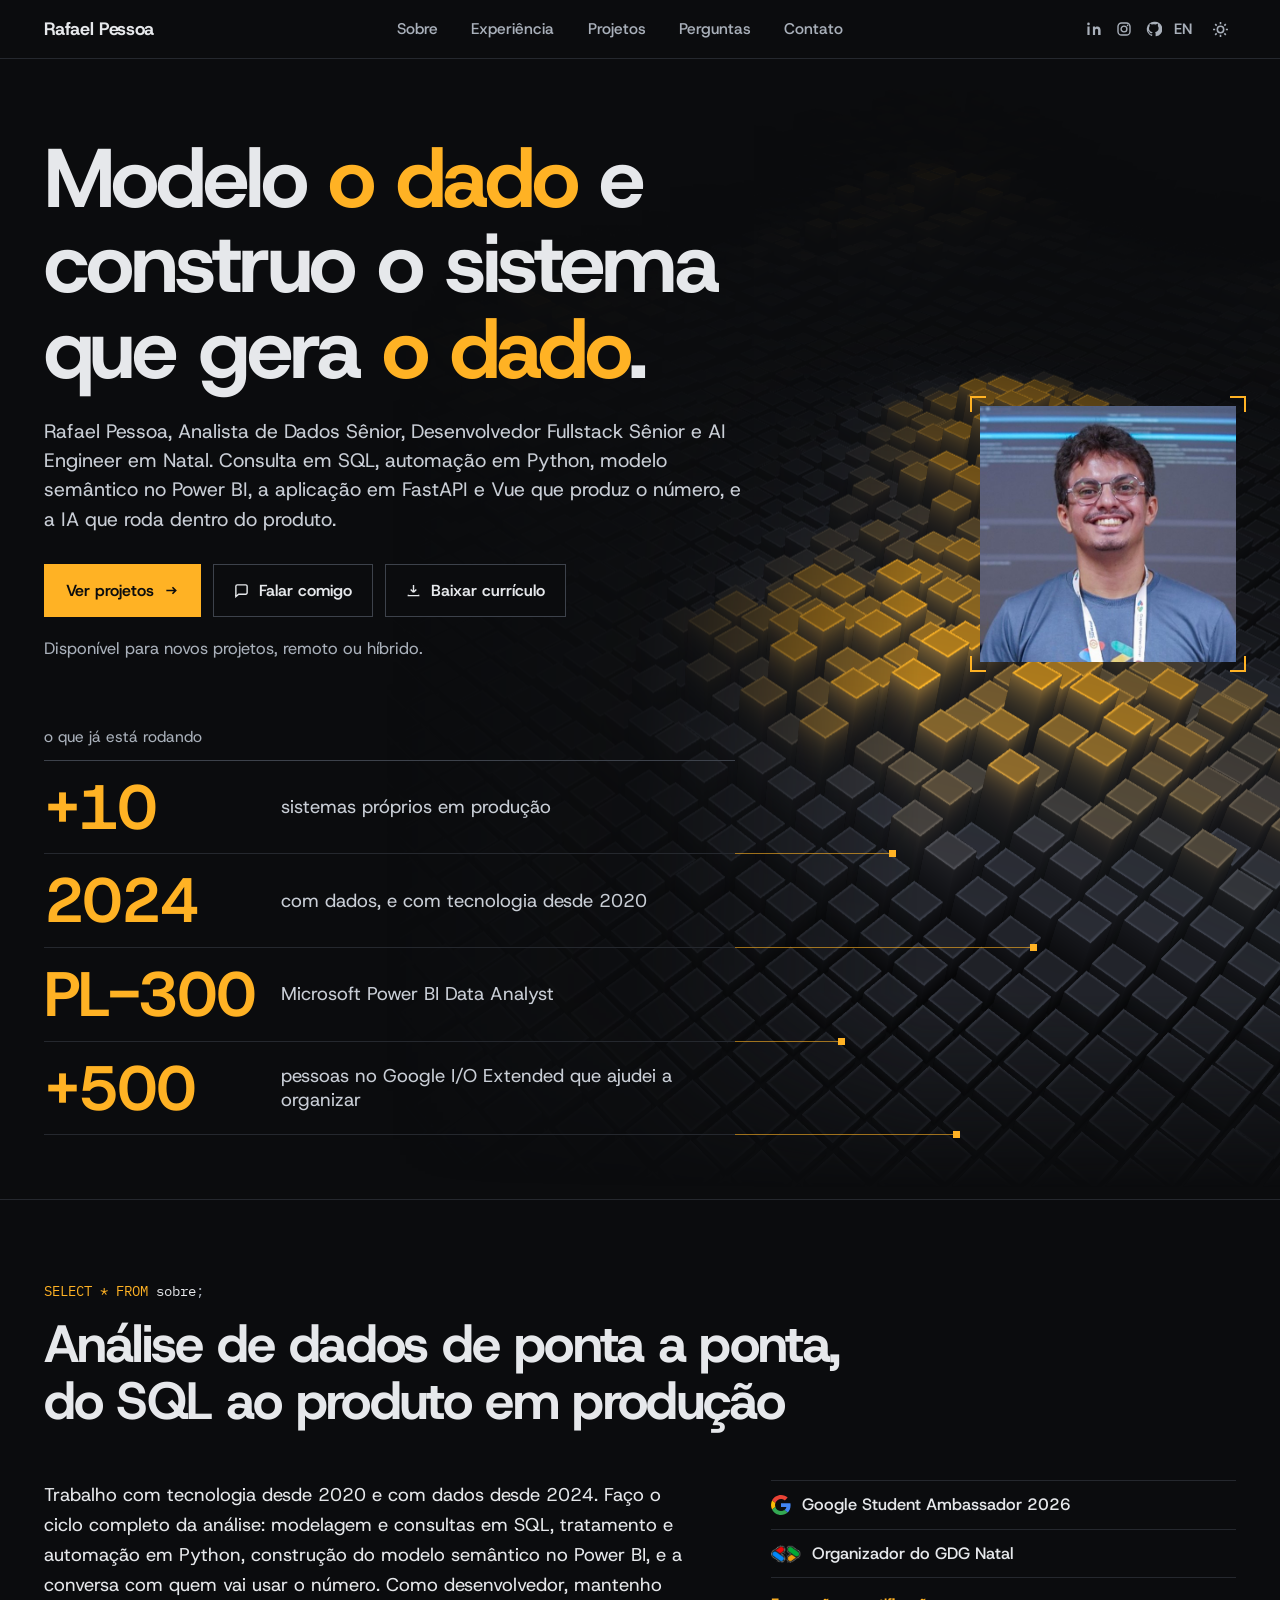
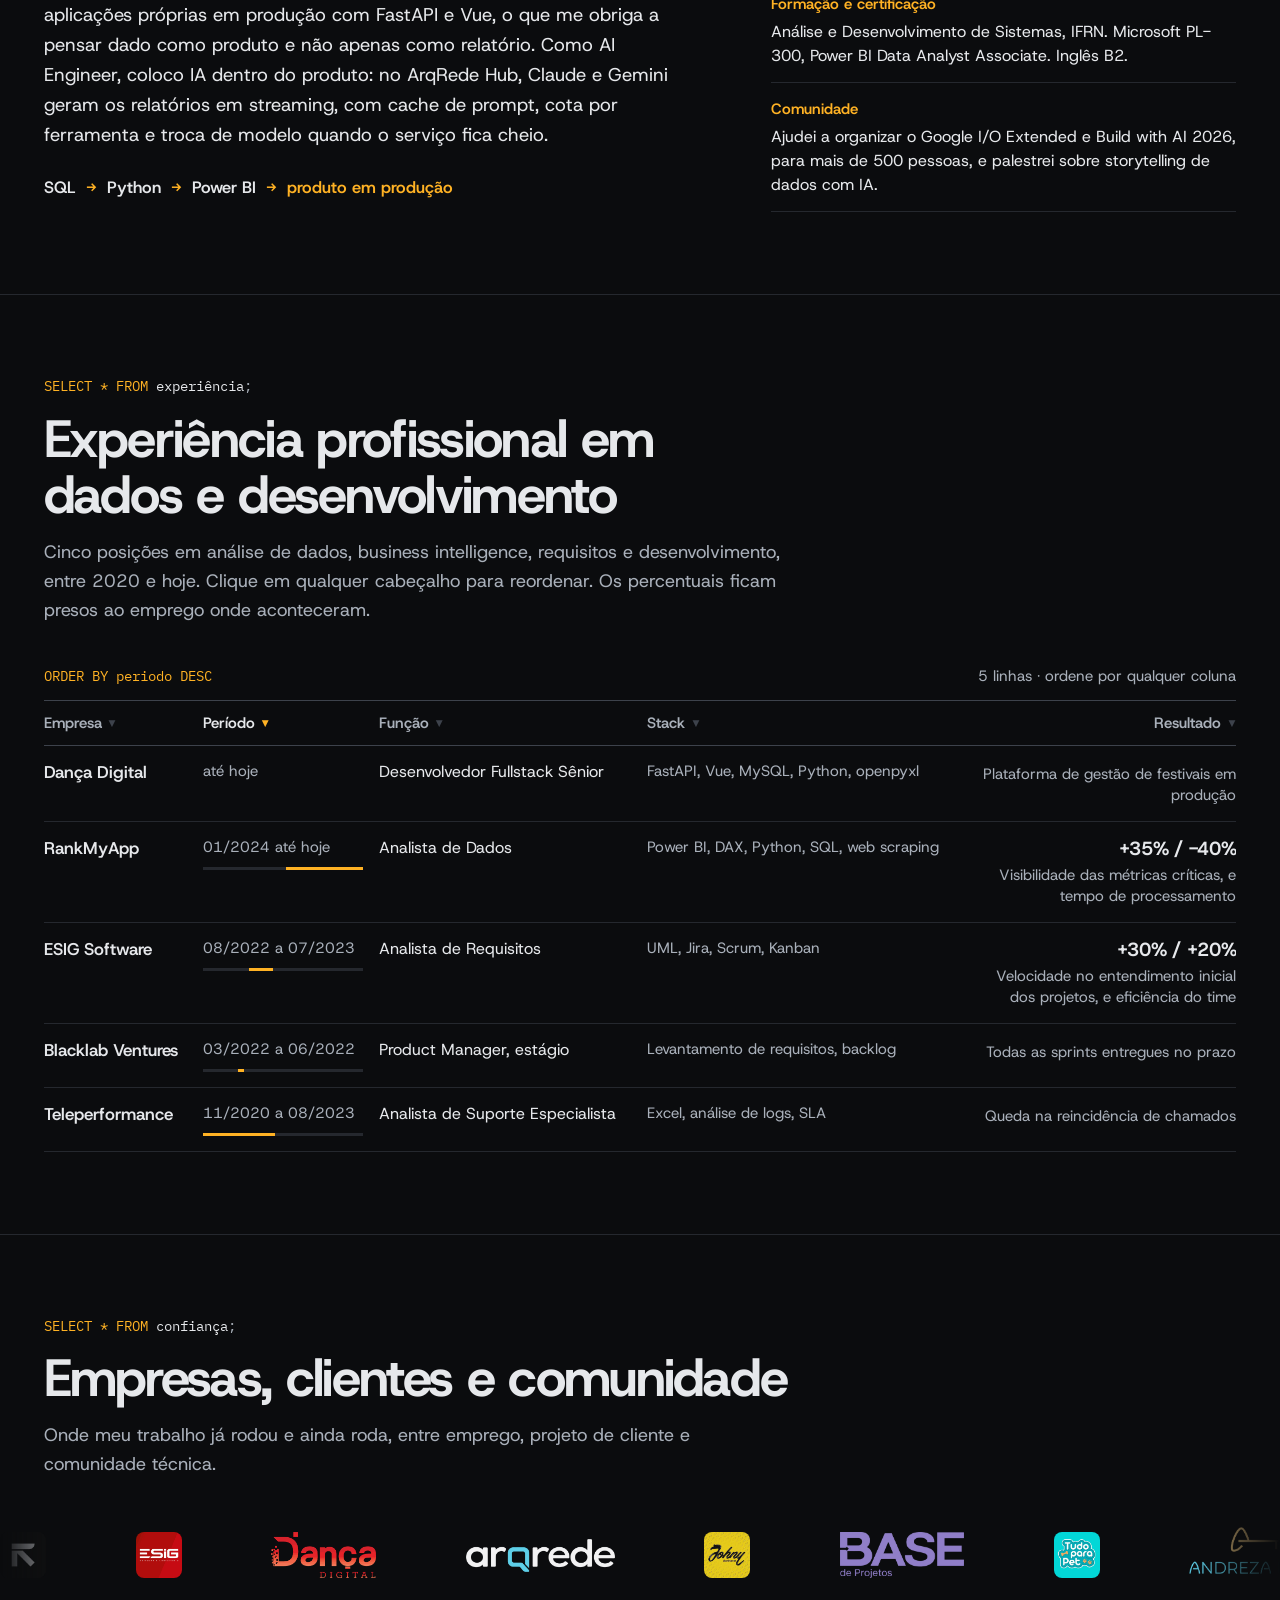
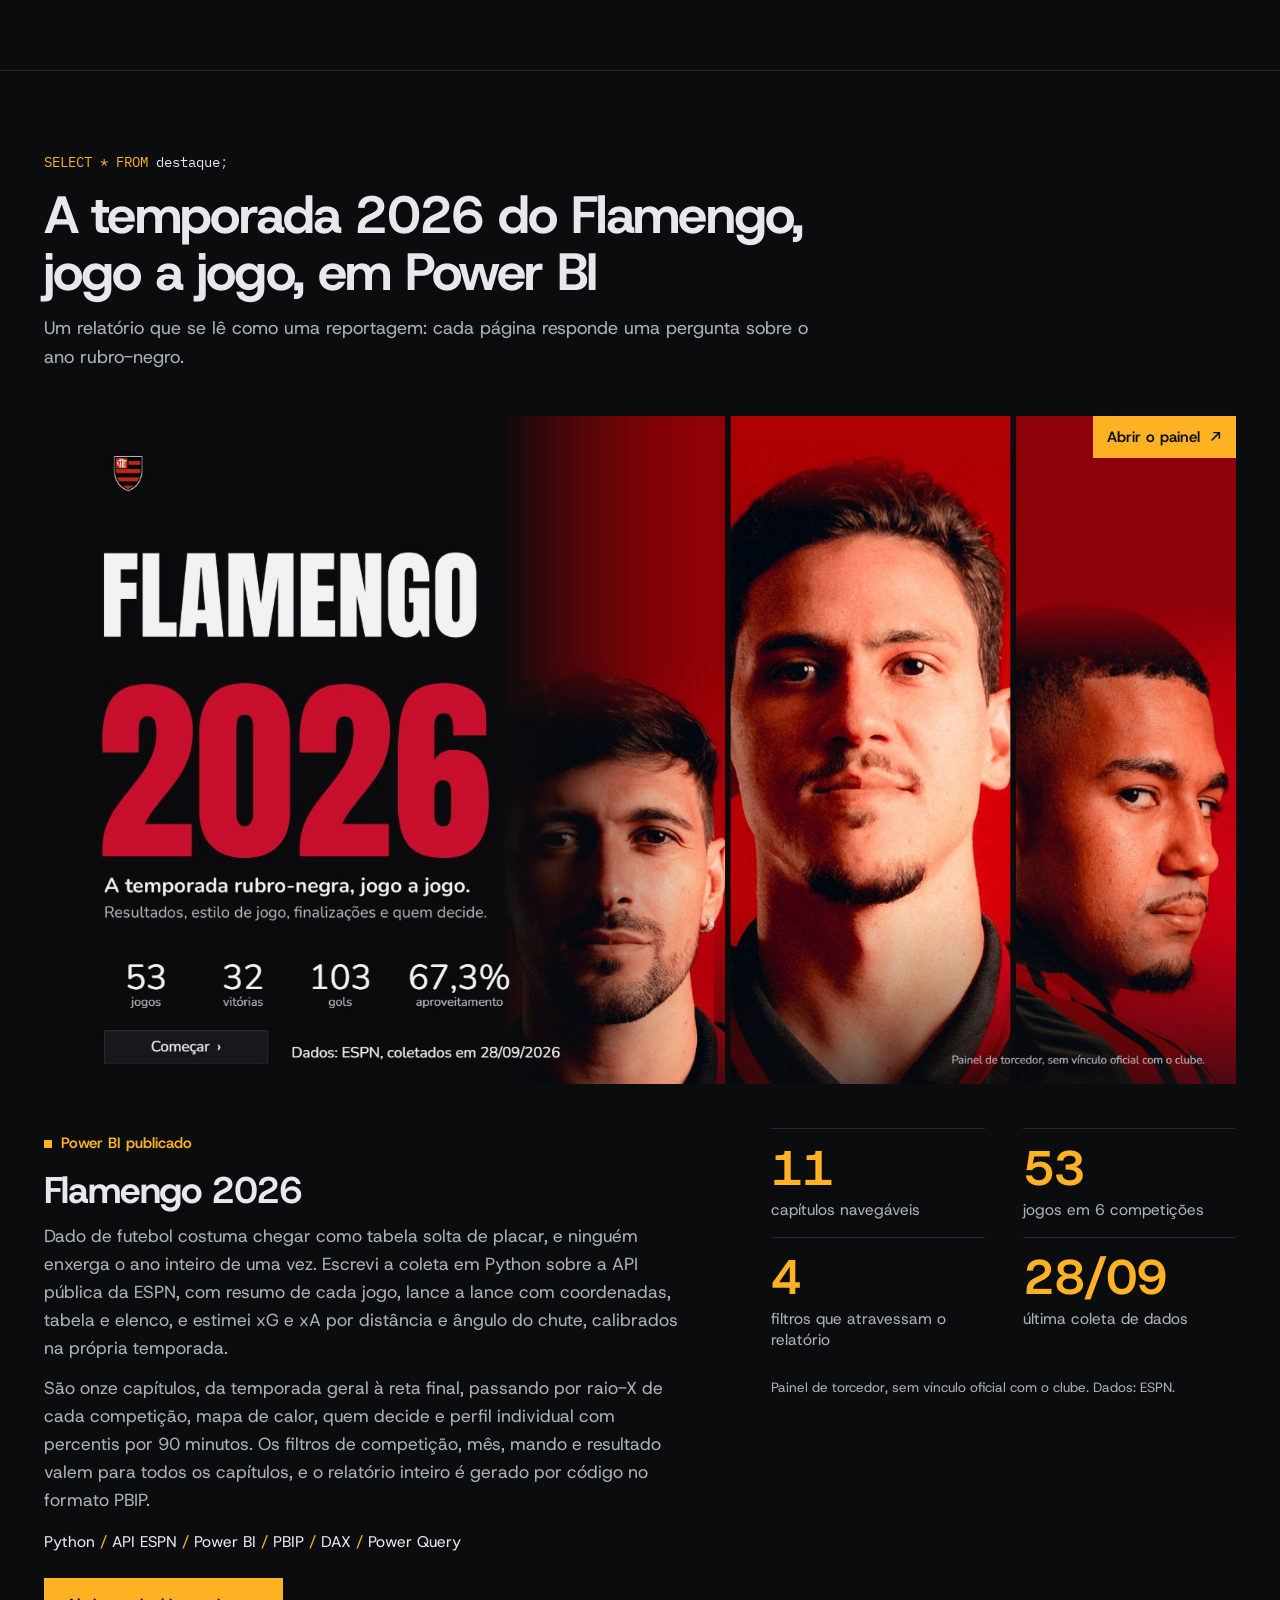
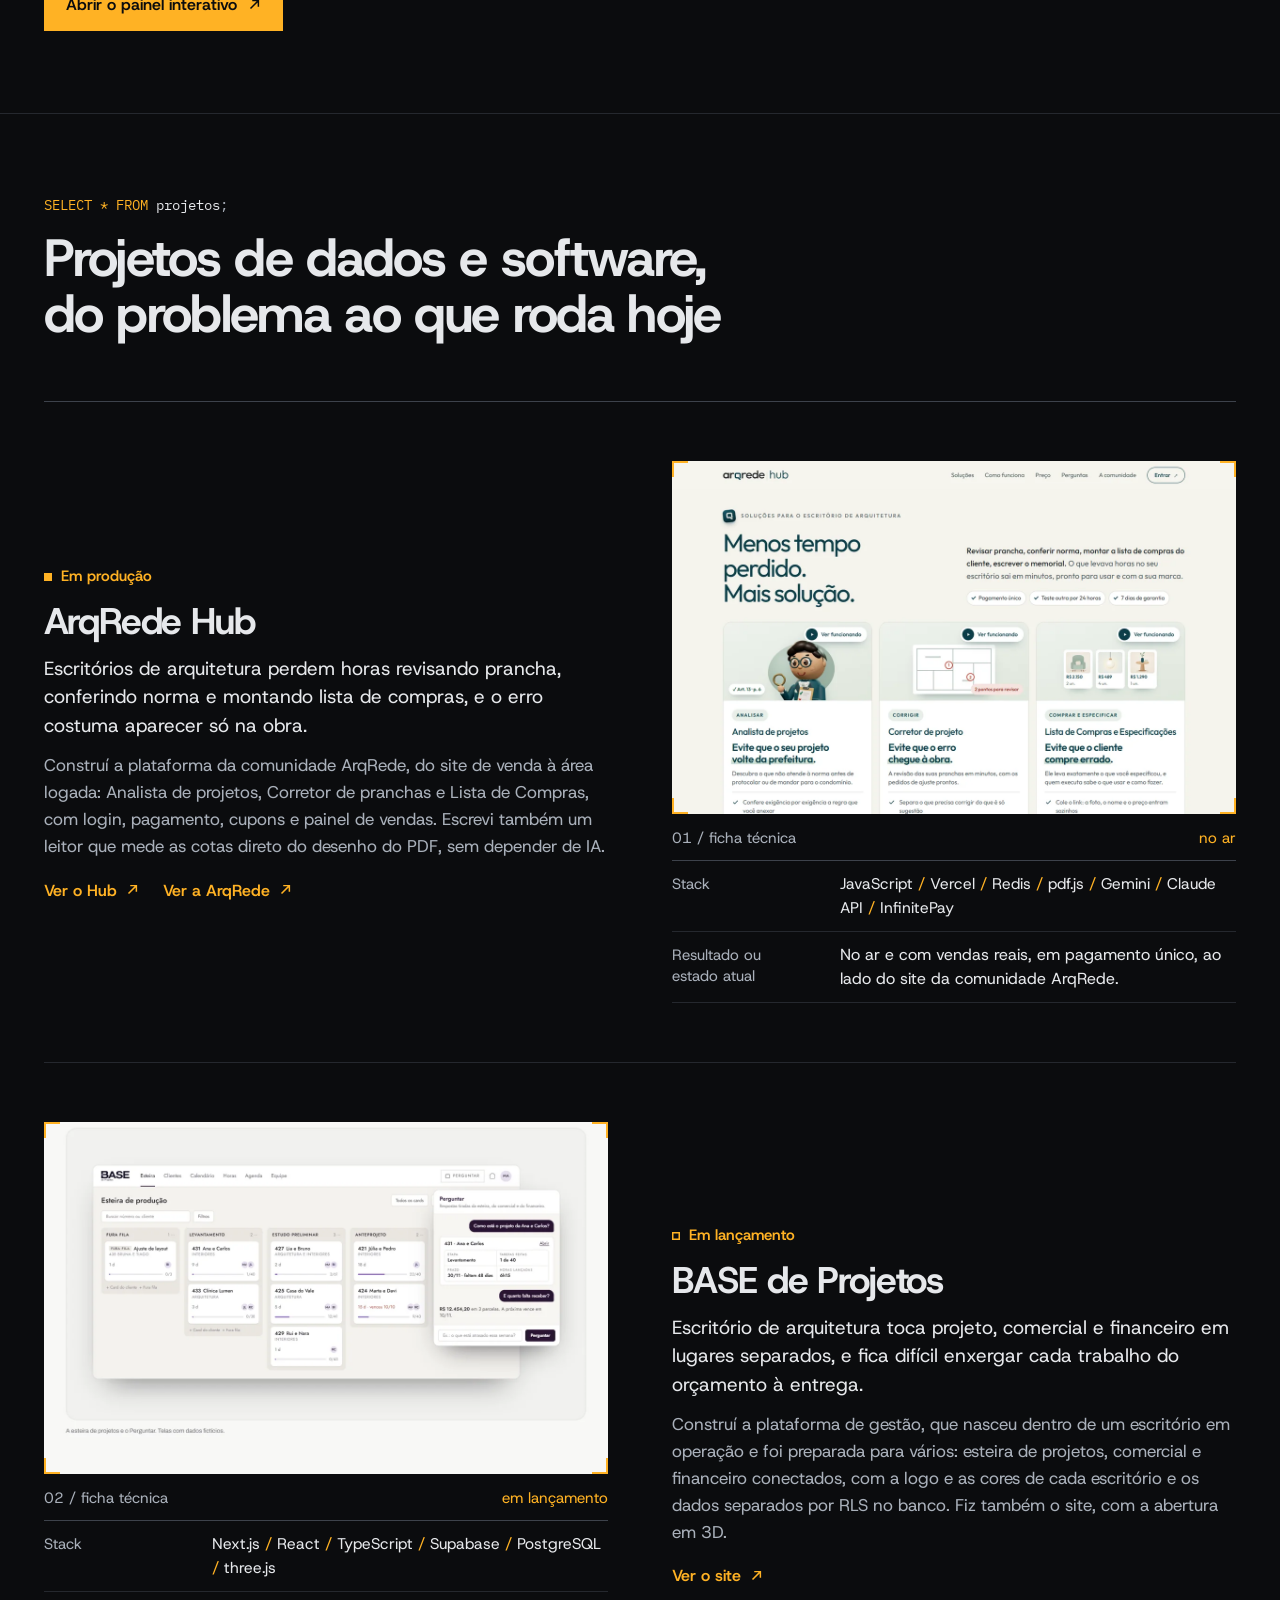
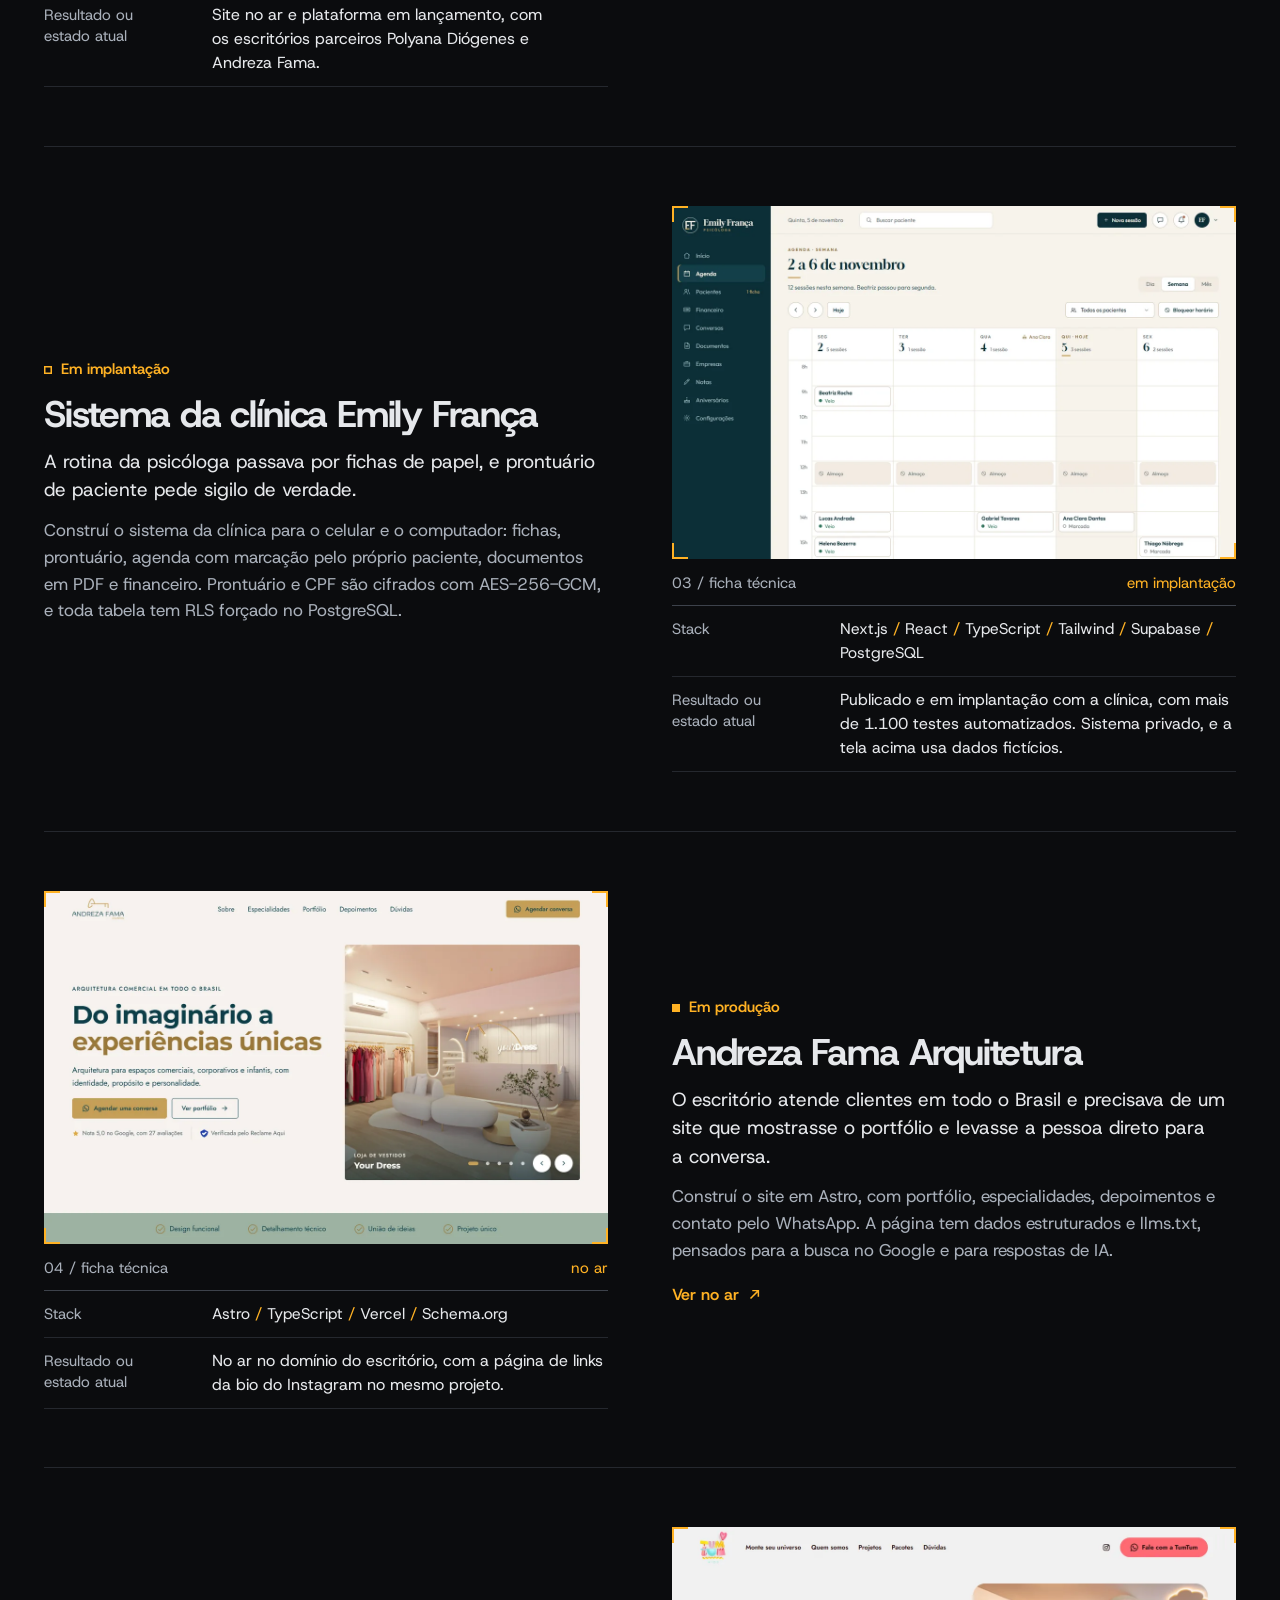
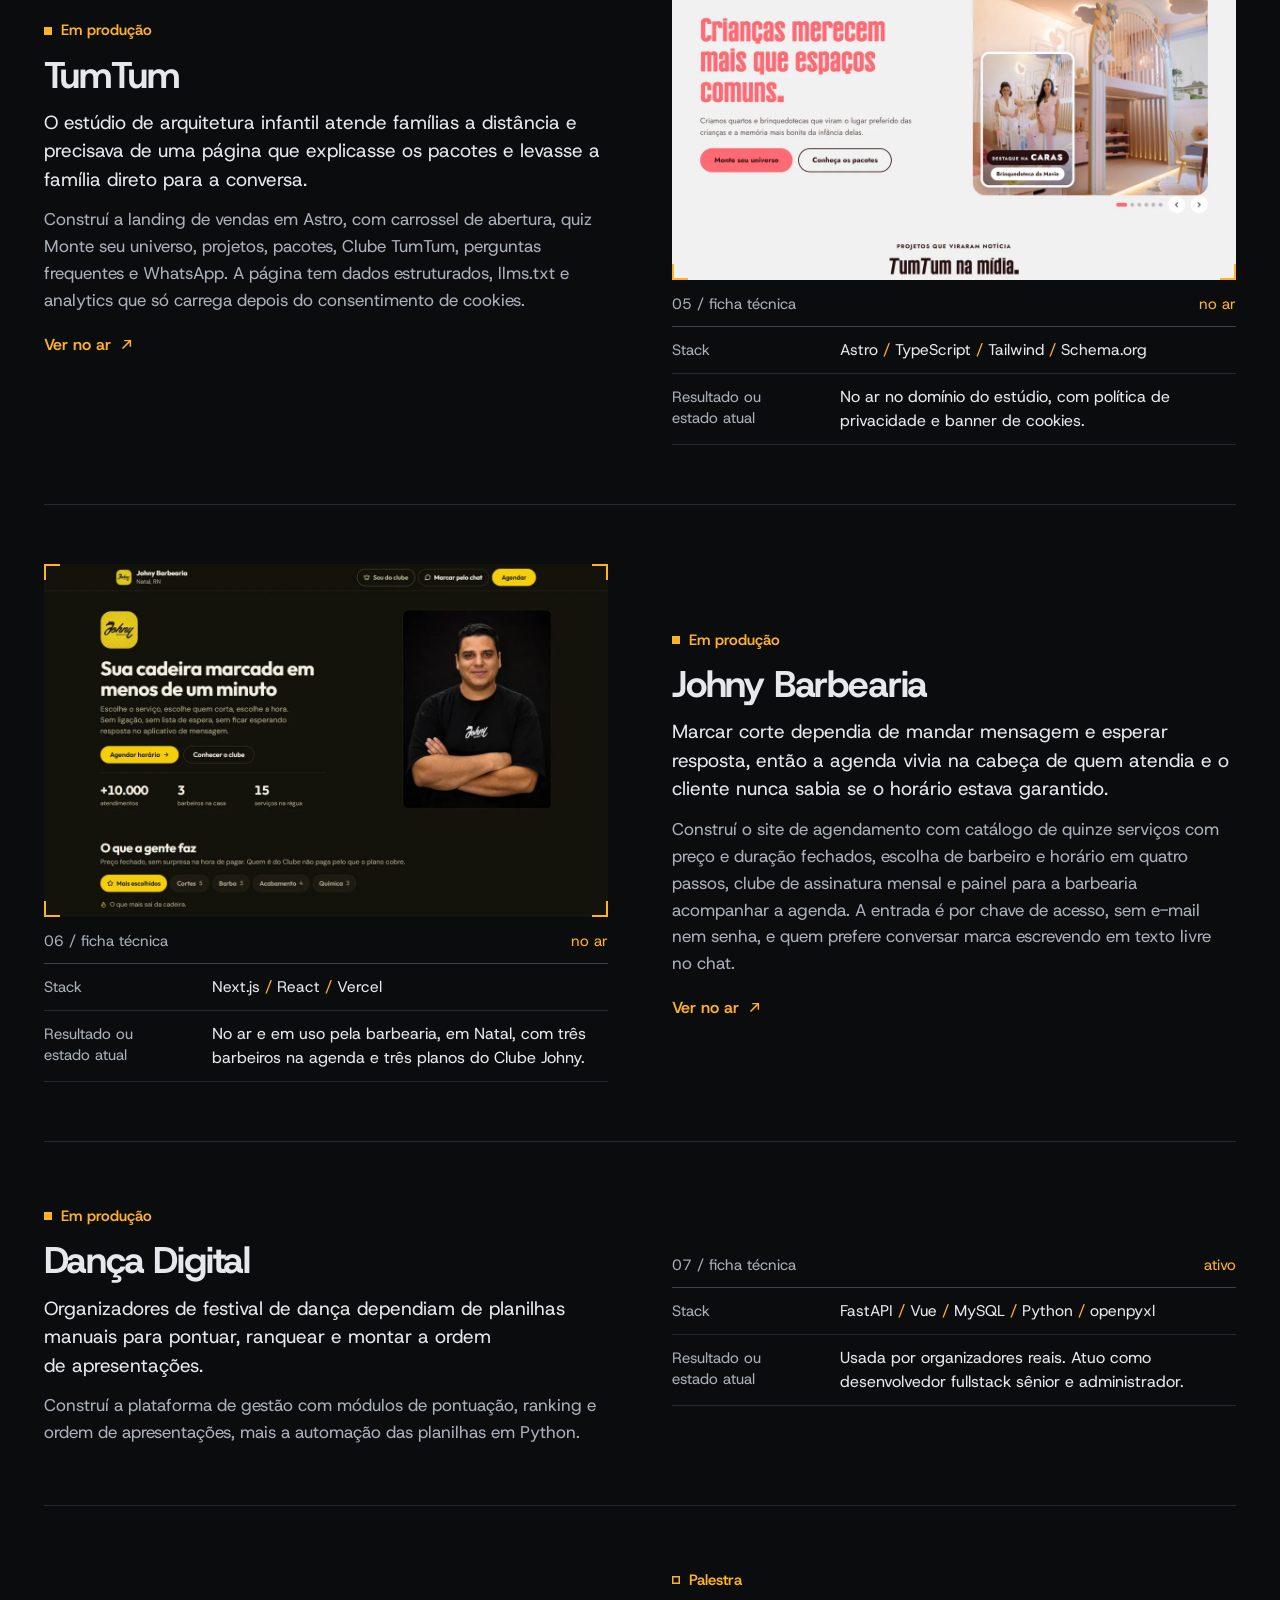
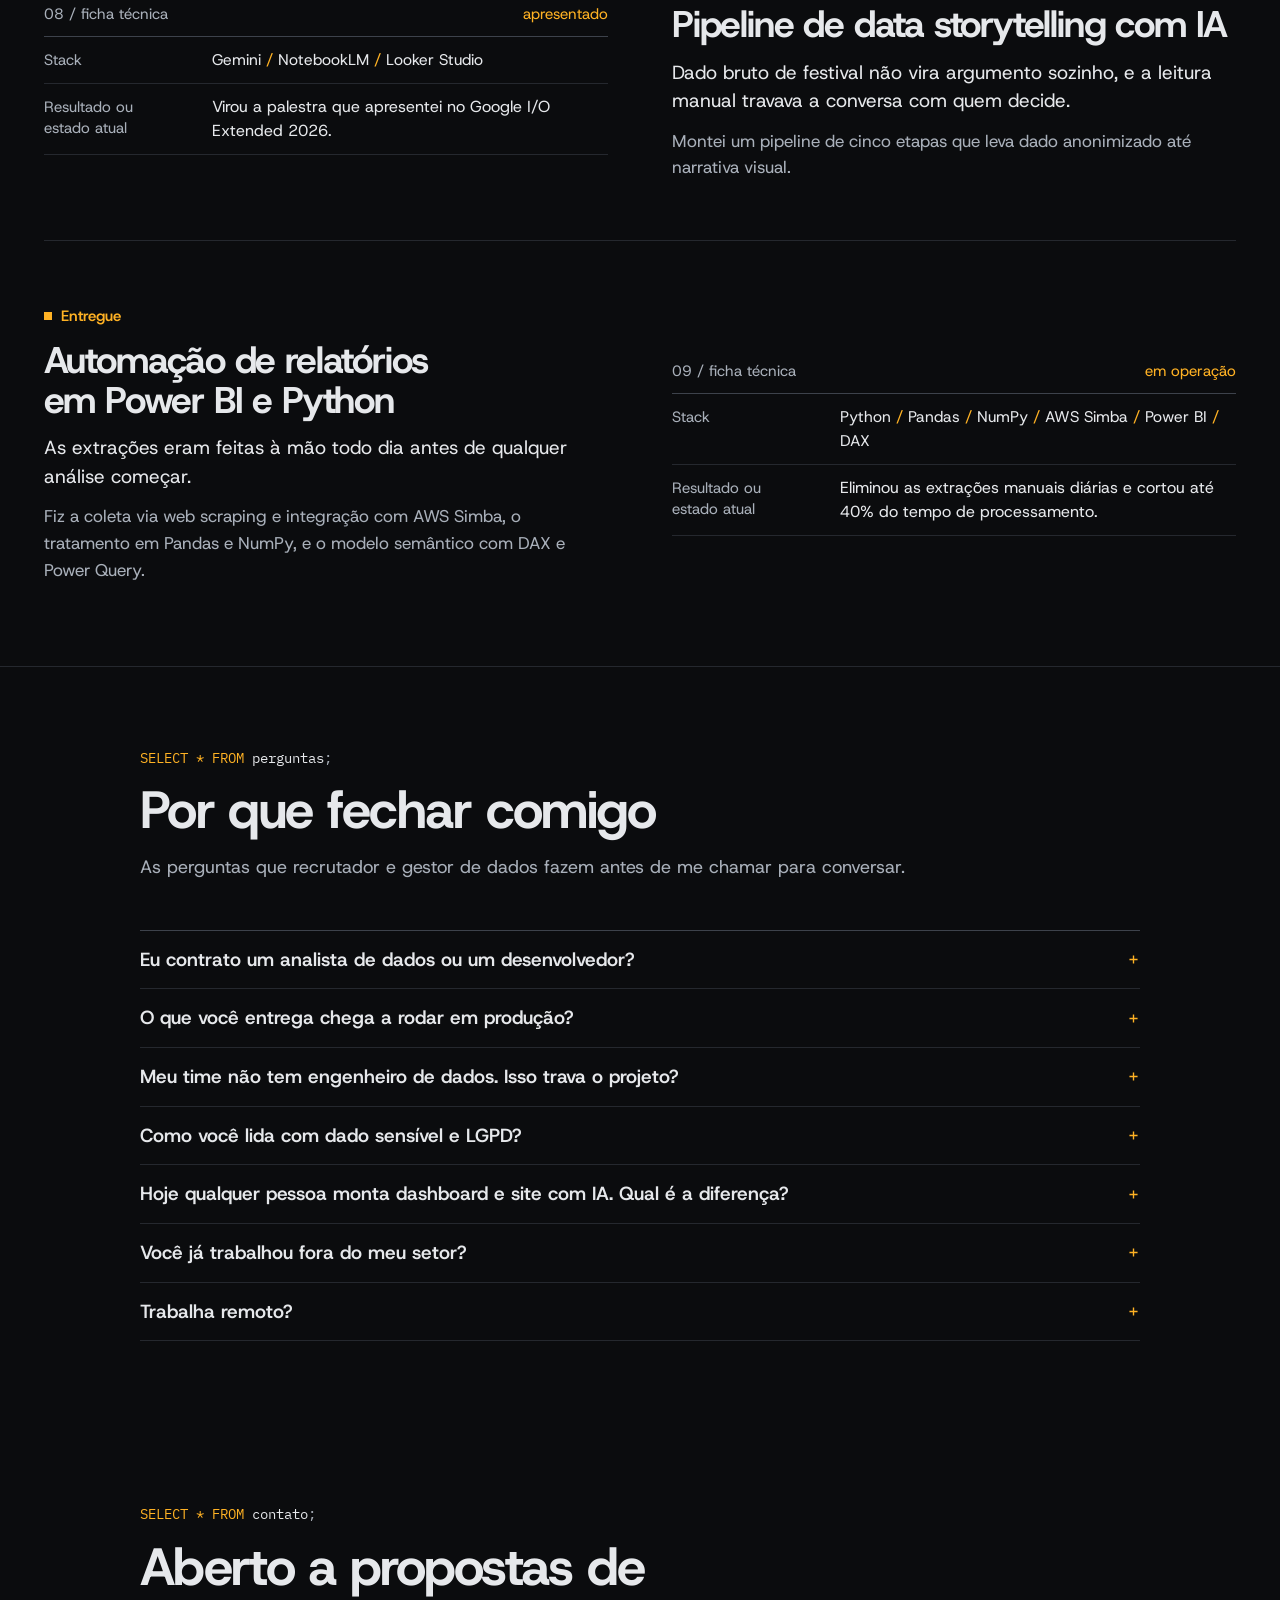
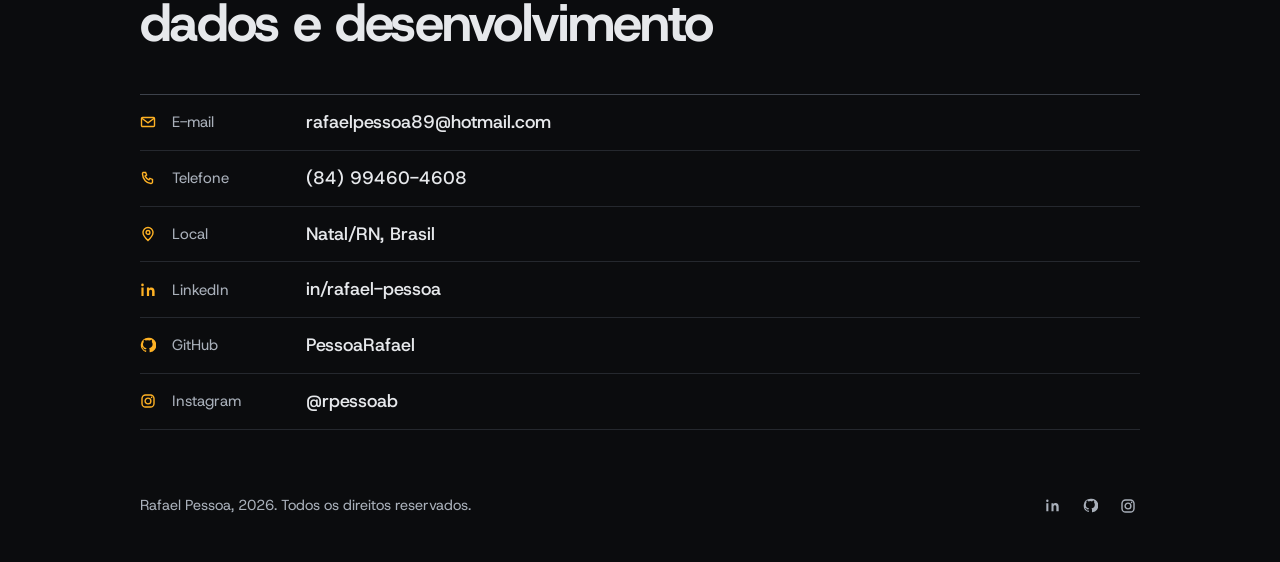
==== commit af12d45f: "feat: logo nova da Rank (antiga RankMyApp) e a da Civicus Consultoria Co-Authored-By: Claude Opus 5." ====
--- a/Portfolio-Rafael-Pessoa/index.html
+++ b/Portfolio-Rafael-Pessoa/index.html
@@ -275,7 +275,7 @@
    modo escuro. A da Teleperformance é preto puro, então basta inverter. */
 html:not([data-tema="claro"]) .marca img[src$="teleperformance.svg"]{filter:brightness(0) invert(1)}
 .marca img[src$="johny-barbearia.jpg"],.marca img[src$="esig.png"],
-.marca img[src$="rits.png"],.marca img[src$="tudo-para-pet.png"]{border-radius:8px}
+.marca img[src$="rits.png"],.marca img[src$="tudo-para-pet.png"],.marca img[src$="rank.png"]{border-radius:8px}
 /* Marca só de letras pesa mais na mesma altura; a de traço fino precisa de um pouco mais. */
 .marca img[src$="arqrede.png"]{height:clamp(23px,3vw,33px)}
 .marca img[src$="andreza-fama.png"]{height:clamp(38px,5vw,56px)}
@@ -680,8 +680,8 @@
   <div class="esteira" role="group" aria-label="Empresas, clientes e comunidade com quem trabalhei">
       <ul class="esteira-trilha">
         <li class="marca">
-          <img src="logos/rankmyapp.png" alt="RankMyApp" width="176" height="176" loading="lazy" decoding="async" onerror="const l=this.closest('li');l.classList.add('sem-marca');l.querySelector('.marca-nome').removeAttribute('aria-hidden');this.remove()">
-          <span class="marca-nome" aria-hidden="true">RankMyApp</span>
+          <img src="logos/rank.png" alt="Rank" width="150" height="150" loading="lazy" decoding="async" onerror="const l=this.closest('li');l.classList.add('sem-marca');l.querySelector('.marca-nome').removeAttribute('aria-hidden');this.remove()">
+          <span class="marca-nome" aria-hidden="true">Rank</span>
         </li>
         <li class="marca">
           <img src="logos/esig.png" alt="ESIG Software" width="176" height="176" loading="lazy" decoding="async" onerror="const l=this.closest('li');l.classList.add('sem-marca');l.querySelector('.marca-nome').removeAttribute('aria-hidden');this.remove()">
@@ -724,6 +724,10 @@
           <span class="marca-nome" aria-hidden="true">Emily França</span>
         </li>
         <li class="marca">
+          <img src="logos/civicus.png" alt="Civicus Consultoria" width="620" height="536" loading="lazy" decoding="async" onerror="const l=this.closest('li');l.classList.add('sem-marca');l.querySelector('.marca-nome').removeAttribute('aria-hidden');this.remove()">
+          <span class="marca-nome" aria-hidden="true">Civicus Consultoria</span>
+        </li>
+        <li class="marca">
           <img src="logos/teleperformance.svg" alt="Teleperformance" width="50" height="53" loading="lazy" decoding="async" onerror="const l=this.closest('li');l.classList.add('sem-marca');l.querySelector('.marca-nome').removeAttribute('aria-hidden');this.remove()">
           <span class="marca-nome" aria-hidden="true">Teleperformance</span>
         </li>
@@ -734,8 +738,8 @@
       </ul>
       <ul class="esteira-trilha" aria-hidden="true">
         <li class="marca">
-          <img src="logos/rankmyapp.png" alt="RankMyApp" width="176" height="176" loading="lazy" decoding="async" onerror="const l=this.closest('li');l.classList.add('sem-marca');l.querySelector('.marca-nome').removeAttribute('aria-hidden');this.remove()">
-          <span class="marca-nome" aria-hidden="true">RankMyApp</span>
+          <img src="logos/rank.png" alt="Rank" width="150" height="150" loading="lazy" decoding="async" onerror="const l=this.closest('li');l.classList.add('sem-marca');l.querySelector('.marca-nome').removeAttribute('aria-hidden');this.remove()">
+          <span class="marca-nome" aria-hidden="true">Rank</span>
         </li>
         <li class="marca">
           <img src="logos/esig.png" alt="ESIG Software" width="176" height="176" loading="lazy" decoding="async" onerror="const l=this.closest('li');l.classList.add('sem-marca');l.querySelector('.marca-nome').removeAttribute('aria-hidden');this.remove()">
@@ -776,6 +780,10 @@
         <li class="marca">
           <img src="logos/emily-franca.png" alt="Emily França" width="574" height="130" loading="lazy" decoding="async" onerror="const l=this.closest('li');l.classList.add('sem-marca');l.querySelector('.marca-nome').removeAttribute('aria-hidden');this.remove()">
           <span class="marca-nome" aria-hidden="true">Emily França</span>
+        </li>
+        <li class="marca">
+          <img src="logos/civicus.png" alt="Civicus Consultoria" width="620" height="536" loading="lazy" decoding="async" onerror="const l=this.closest('li');l.classList.add('sem-marca');l.querySelector('.marca-nome').removeAttribute('aria-hidden');this.remove()">
+          <span class="marca-nome" aria-hidden="true">Civicus Consultoria</span>
         </li>
         <li class="marca">
           <img src="logos/teleperformance.svg" alt="Teleperformance" width="50" height="53" loading="lazy" decoding="async" onerror="const l=this.closest('li');l.classList.add('sem-marca');l.querySelector('.marca-nome').removeAttribute('aria-hidden');this.remove()">
@@ -1307,7 +1315,7 @@
 
   /* Tema: escuro por padrão, a escolha fica guardada neste navegador. As marcas escuras
      trocam para a versão clara delas, sem perder a cor. */
-  var ESCURAS = /^(.*\/)?logos\/(?:escuro\/)?(arqrede|base-de-projetos|andreza-fama|polyana-diogenes|emily-franca|gdg-natal)\.png$/;
+  var ESCURAS = /^(.*\/)?logos\/(?:escuro\/)?(arqrede|base-de-projetos|andreza-fama|polyana-diogenes|emily-franca|gdg-natal|civicus)\.png$/;
   var botaoTema = document.getElementById('nav-tema'), corTema = document.querySelector('meta[name="theme-color"]');
   function aplicarTema(claro) {
     if (claro) raiz.dataset.tema = 'claro'; else delete raiz.dataset.tema;
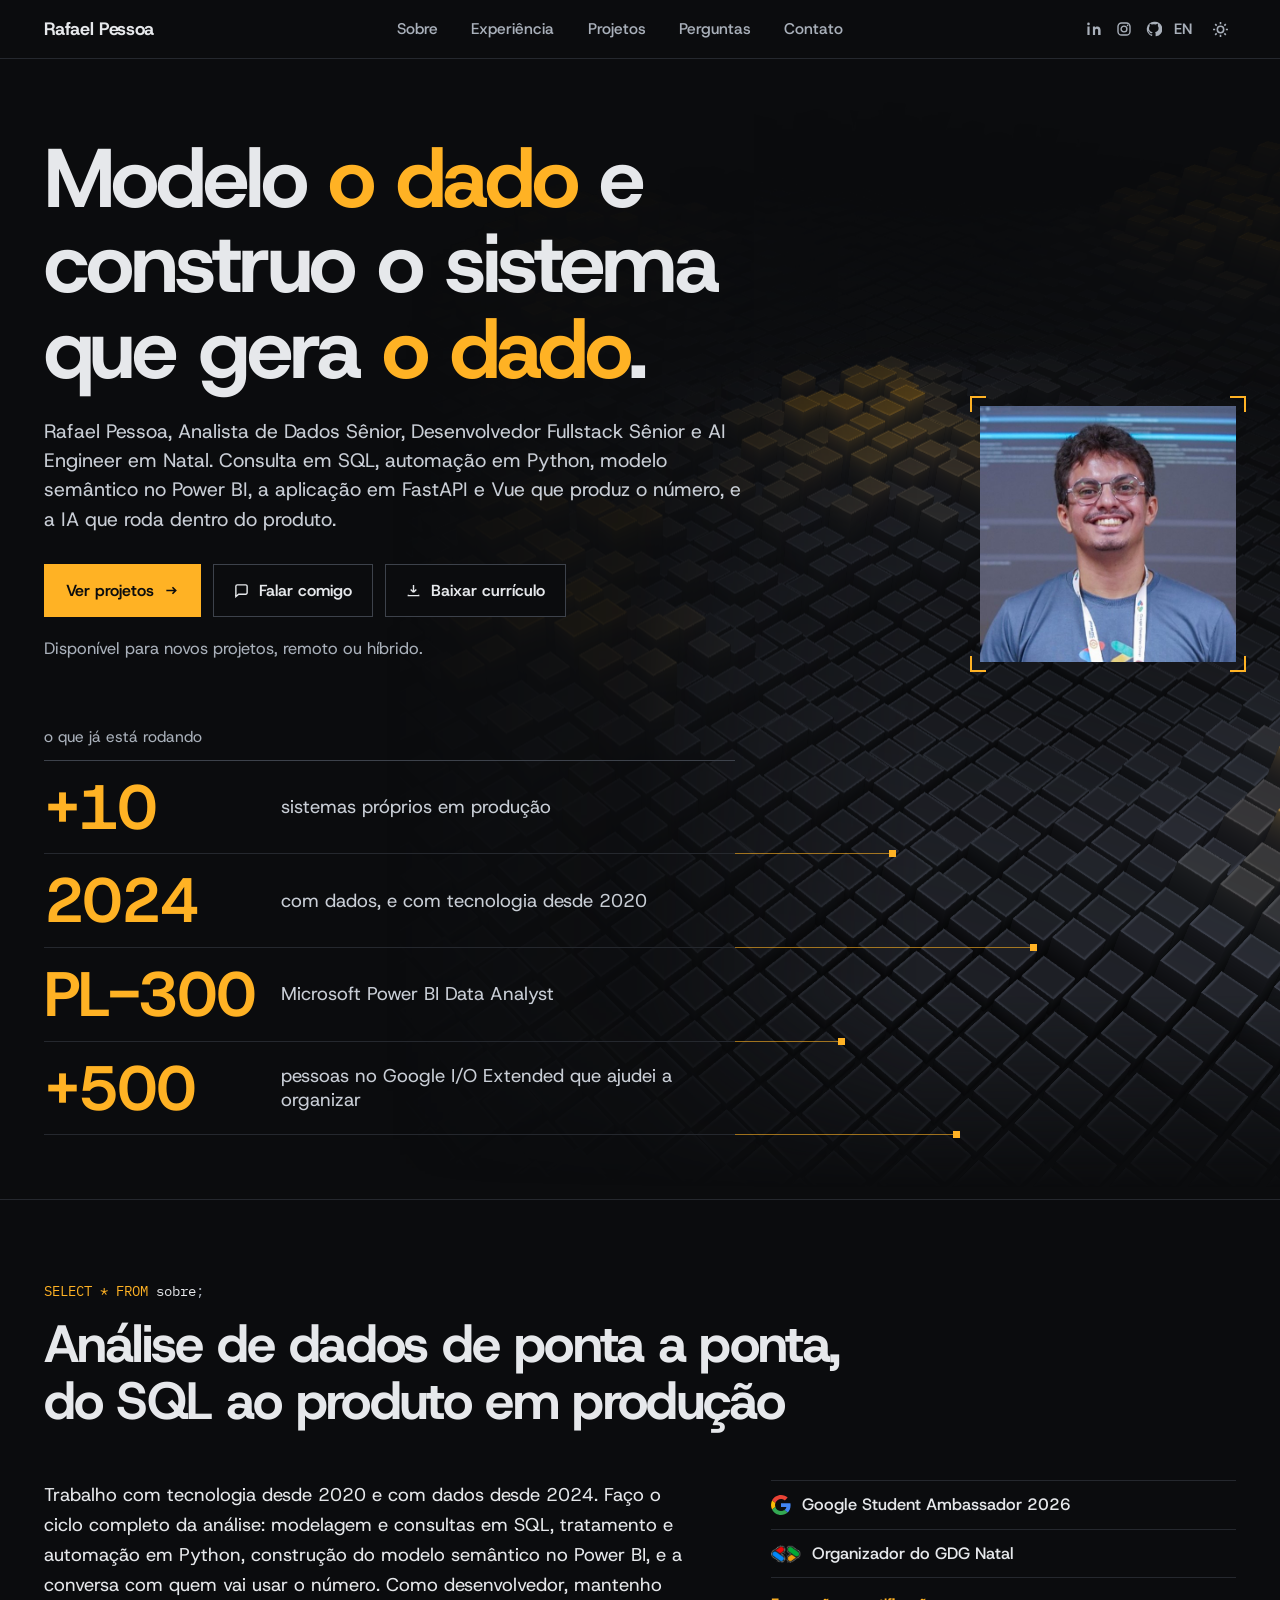
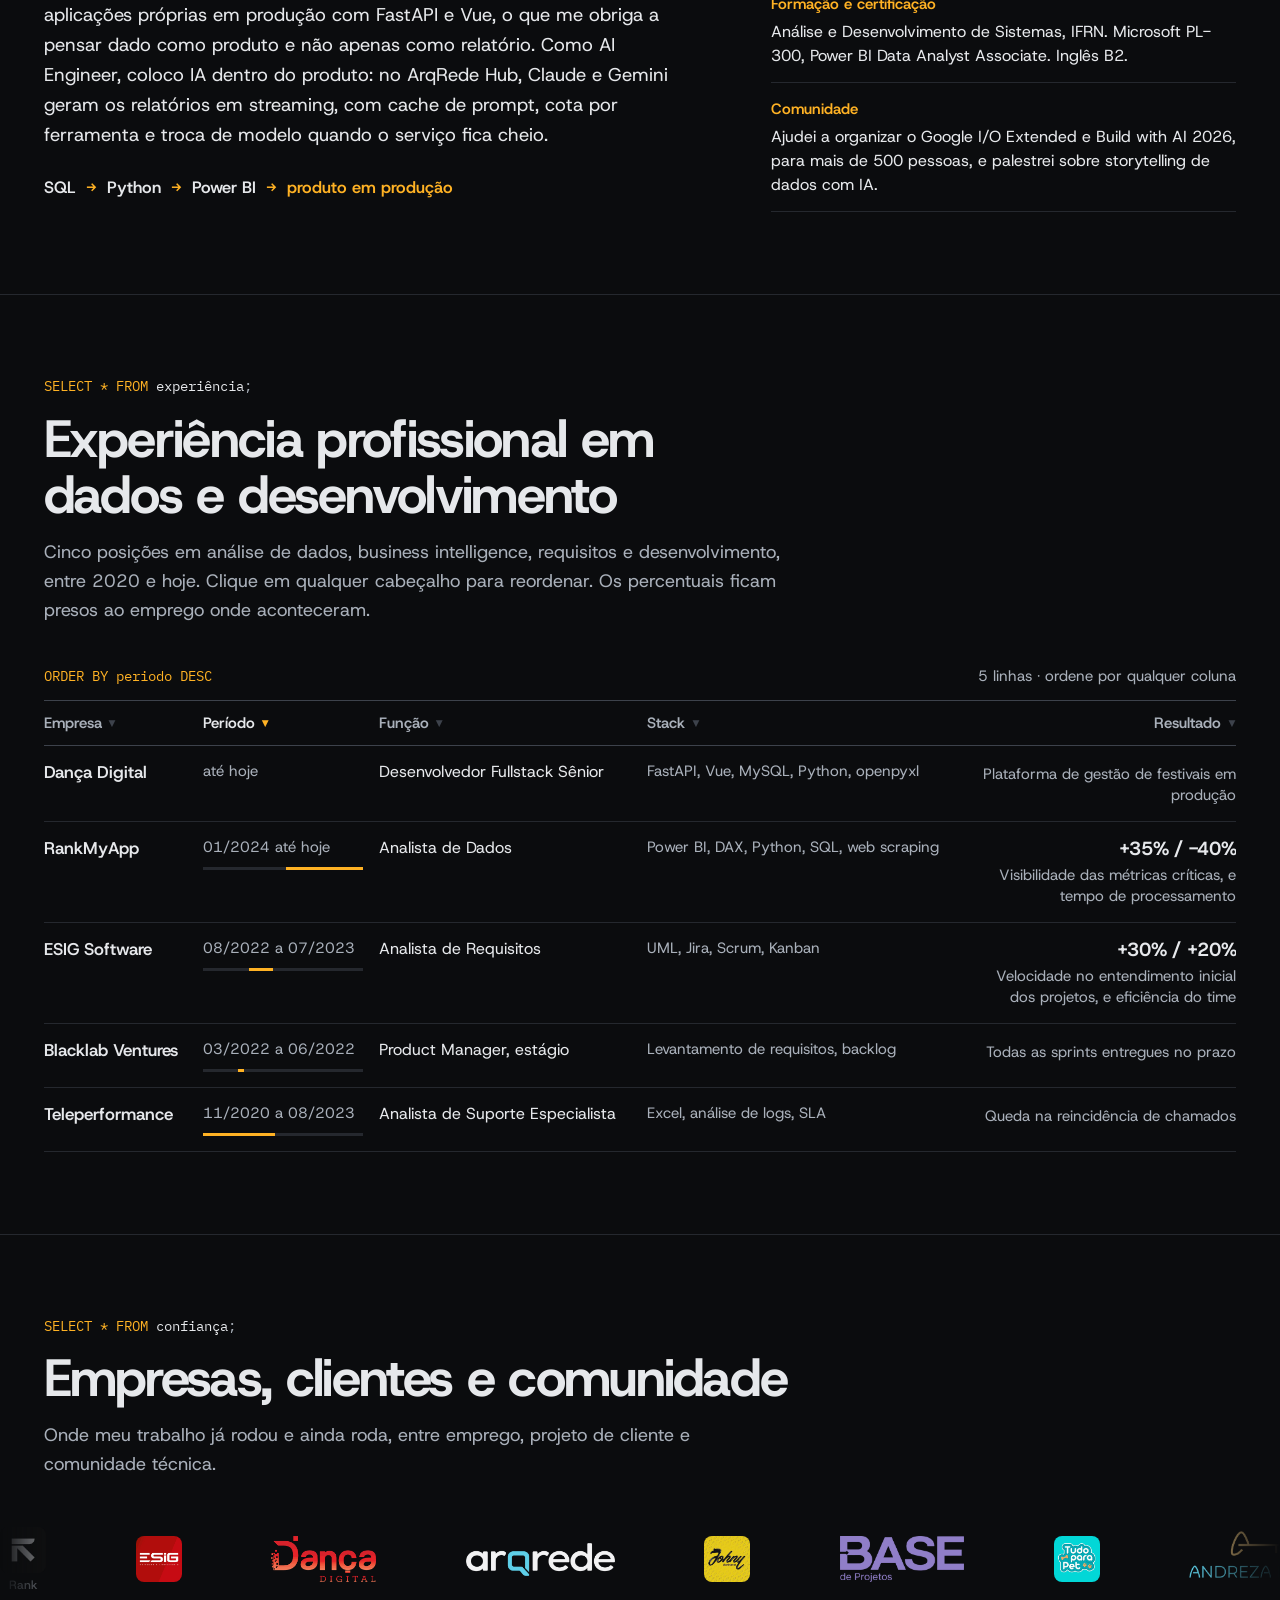
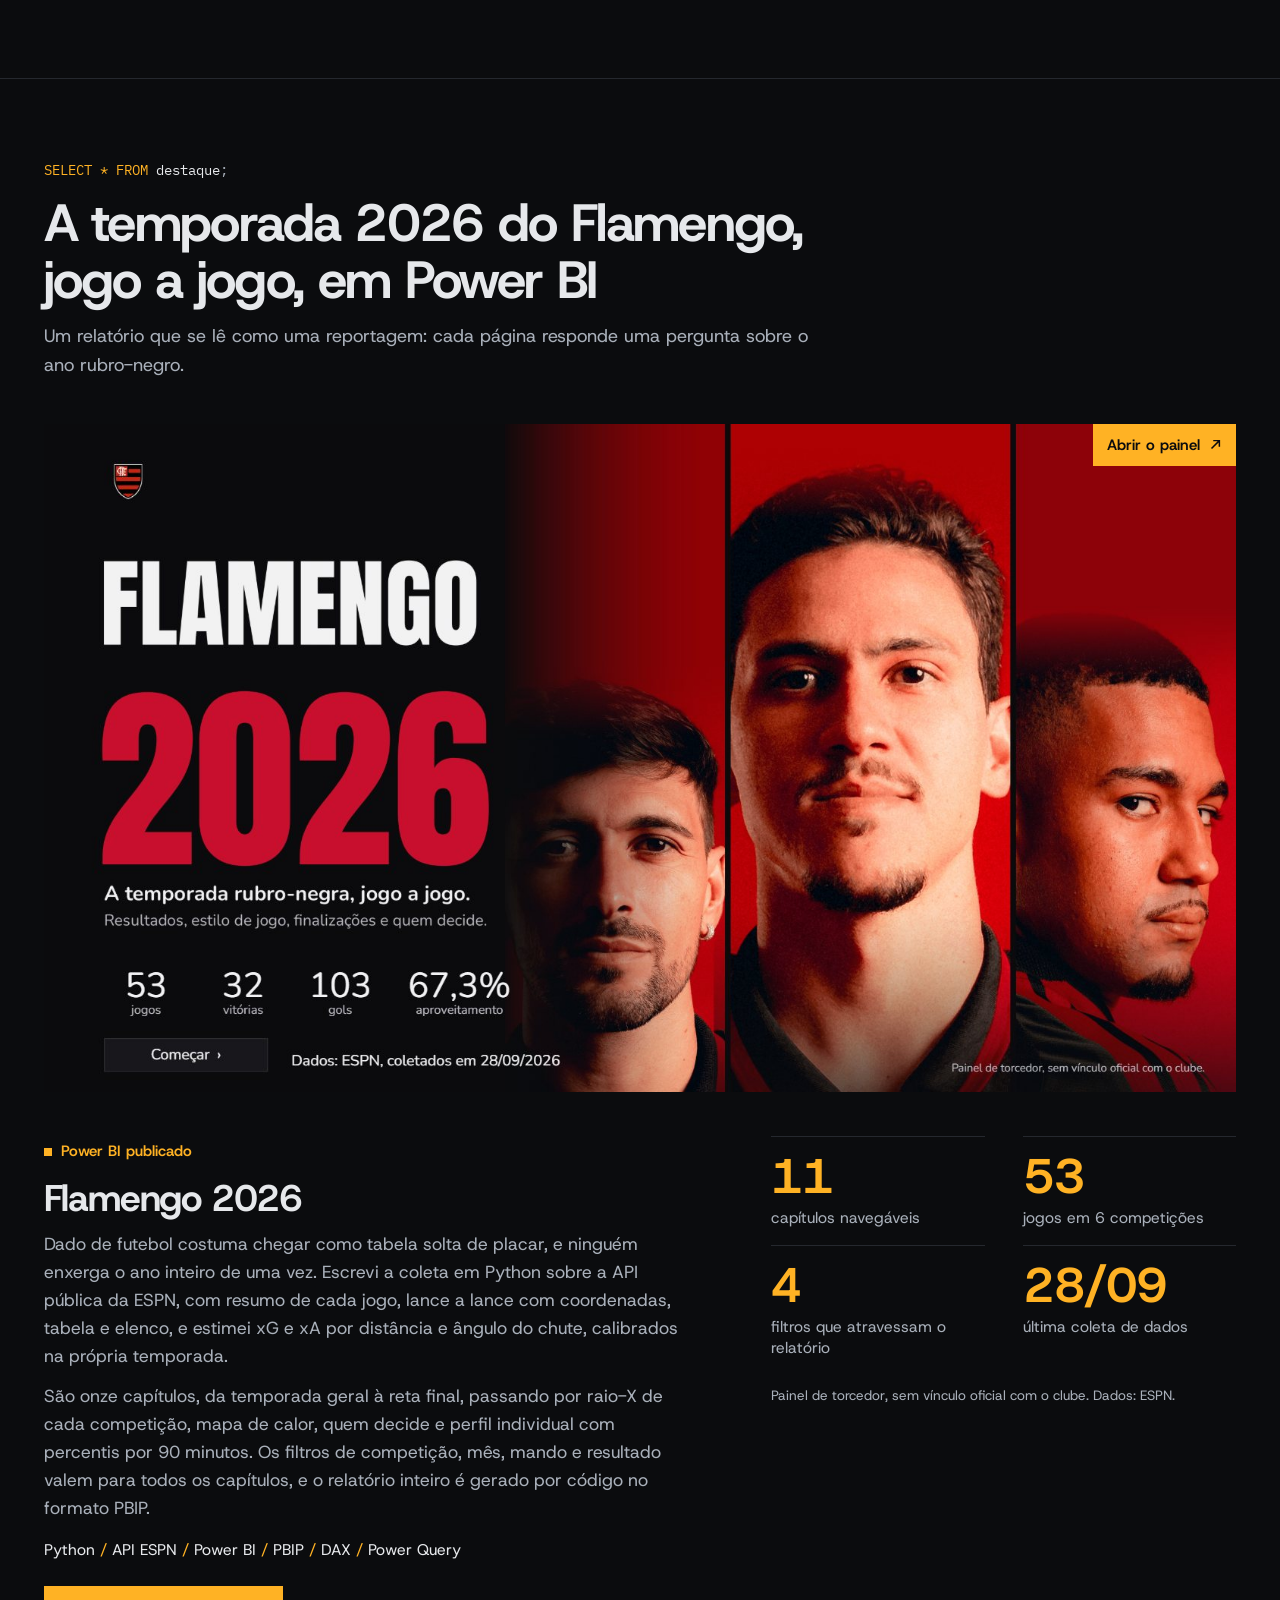
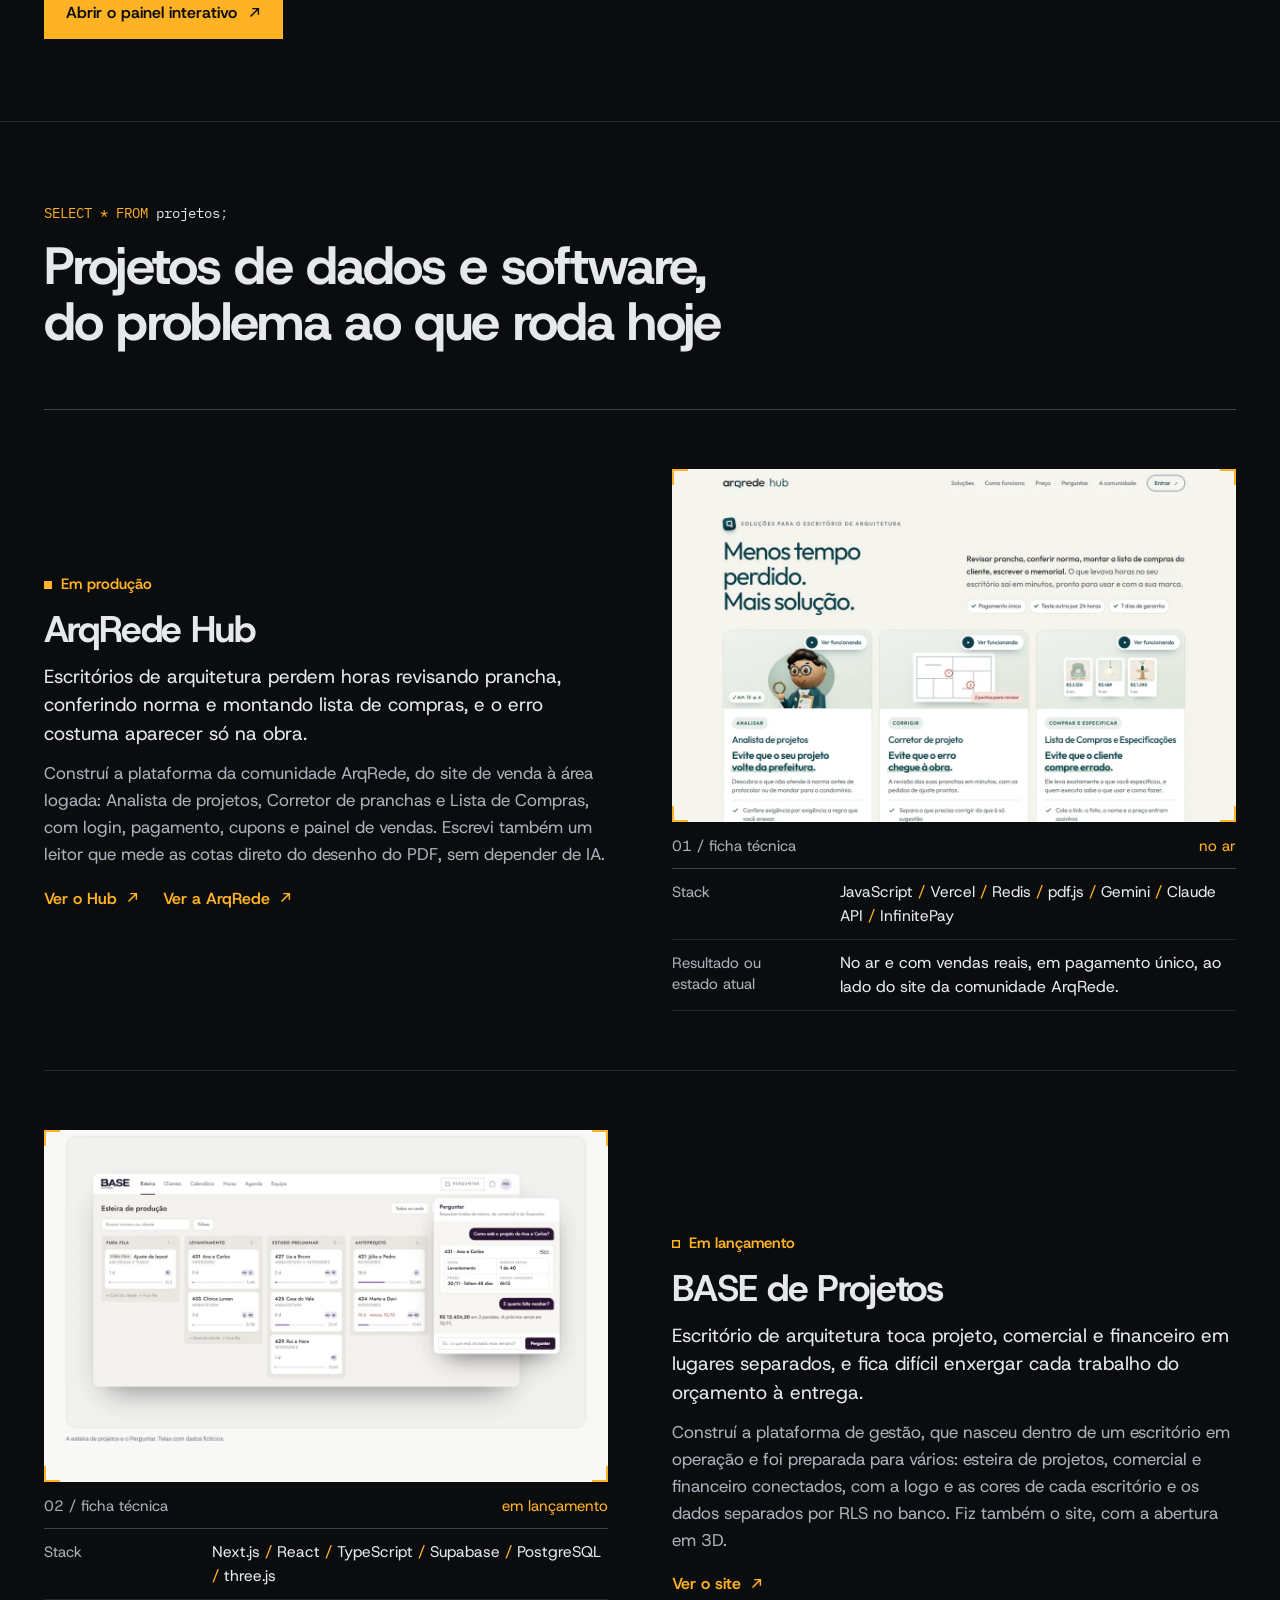
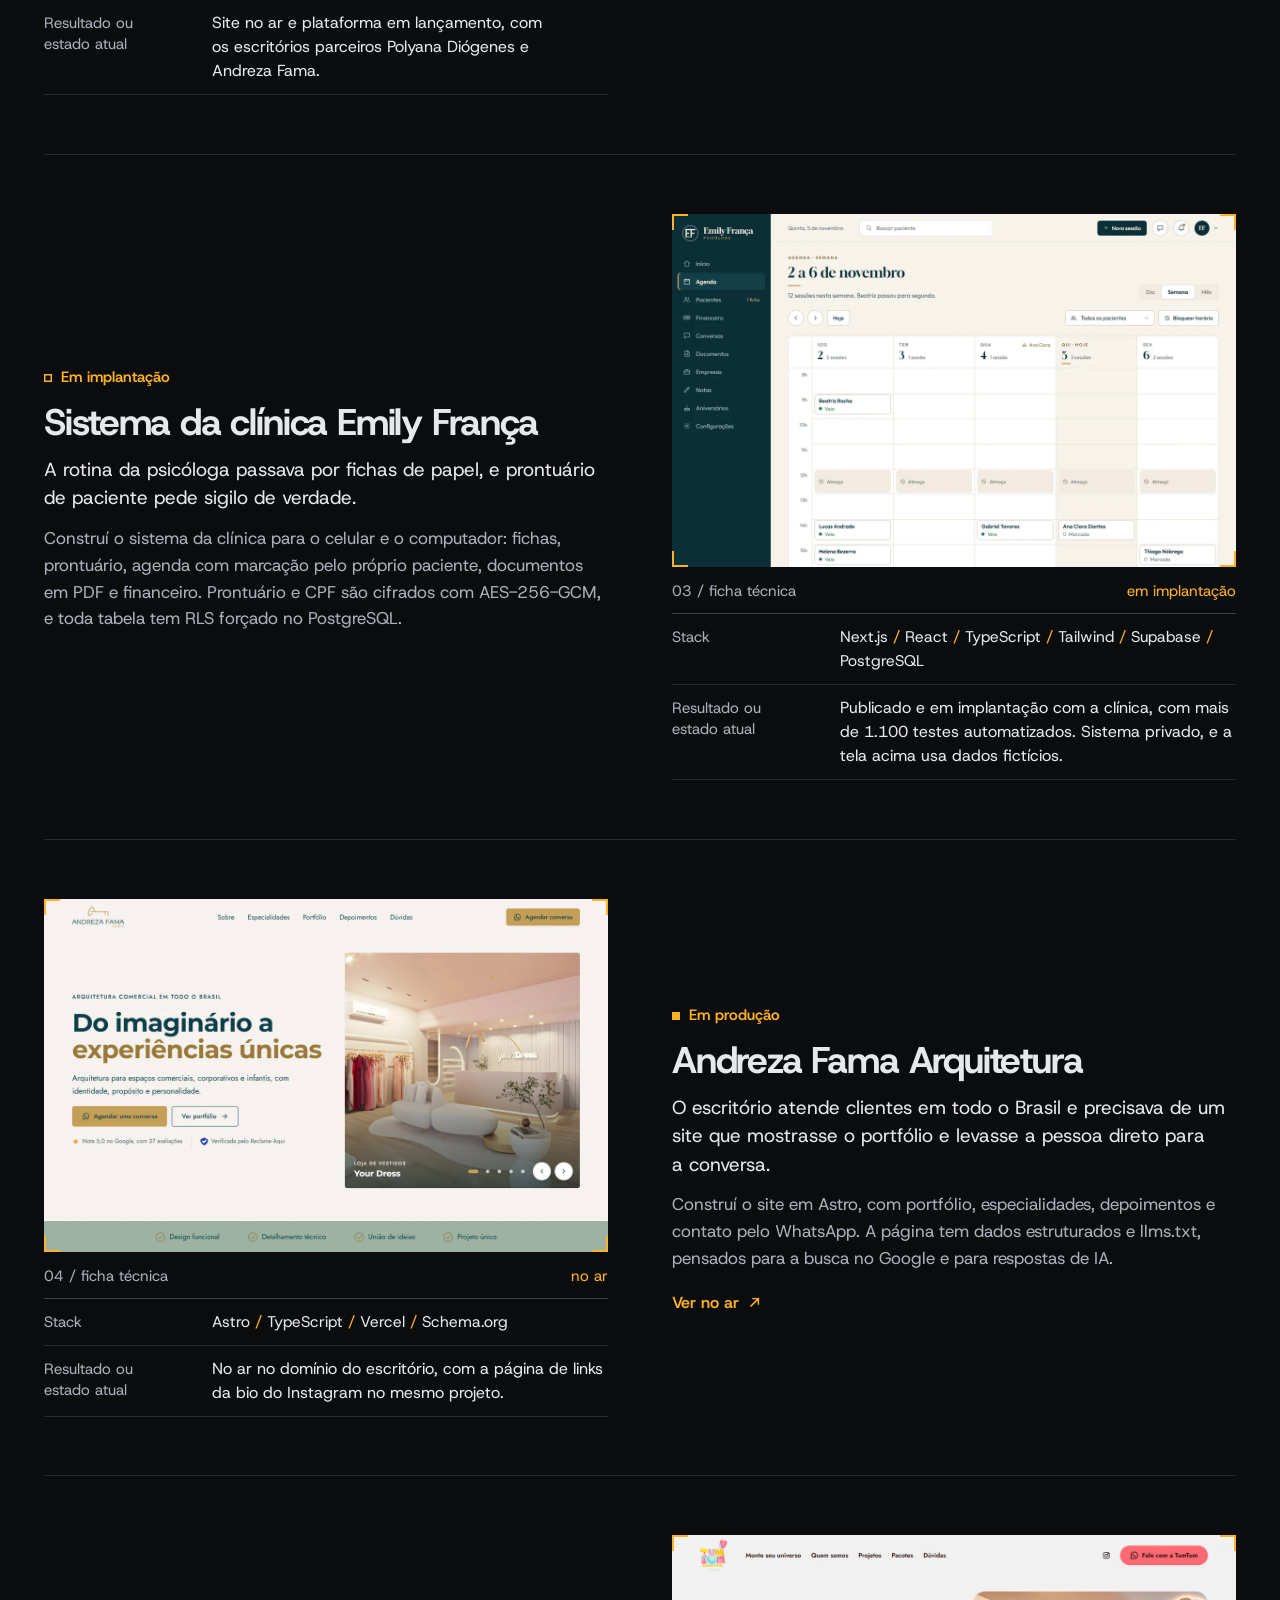
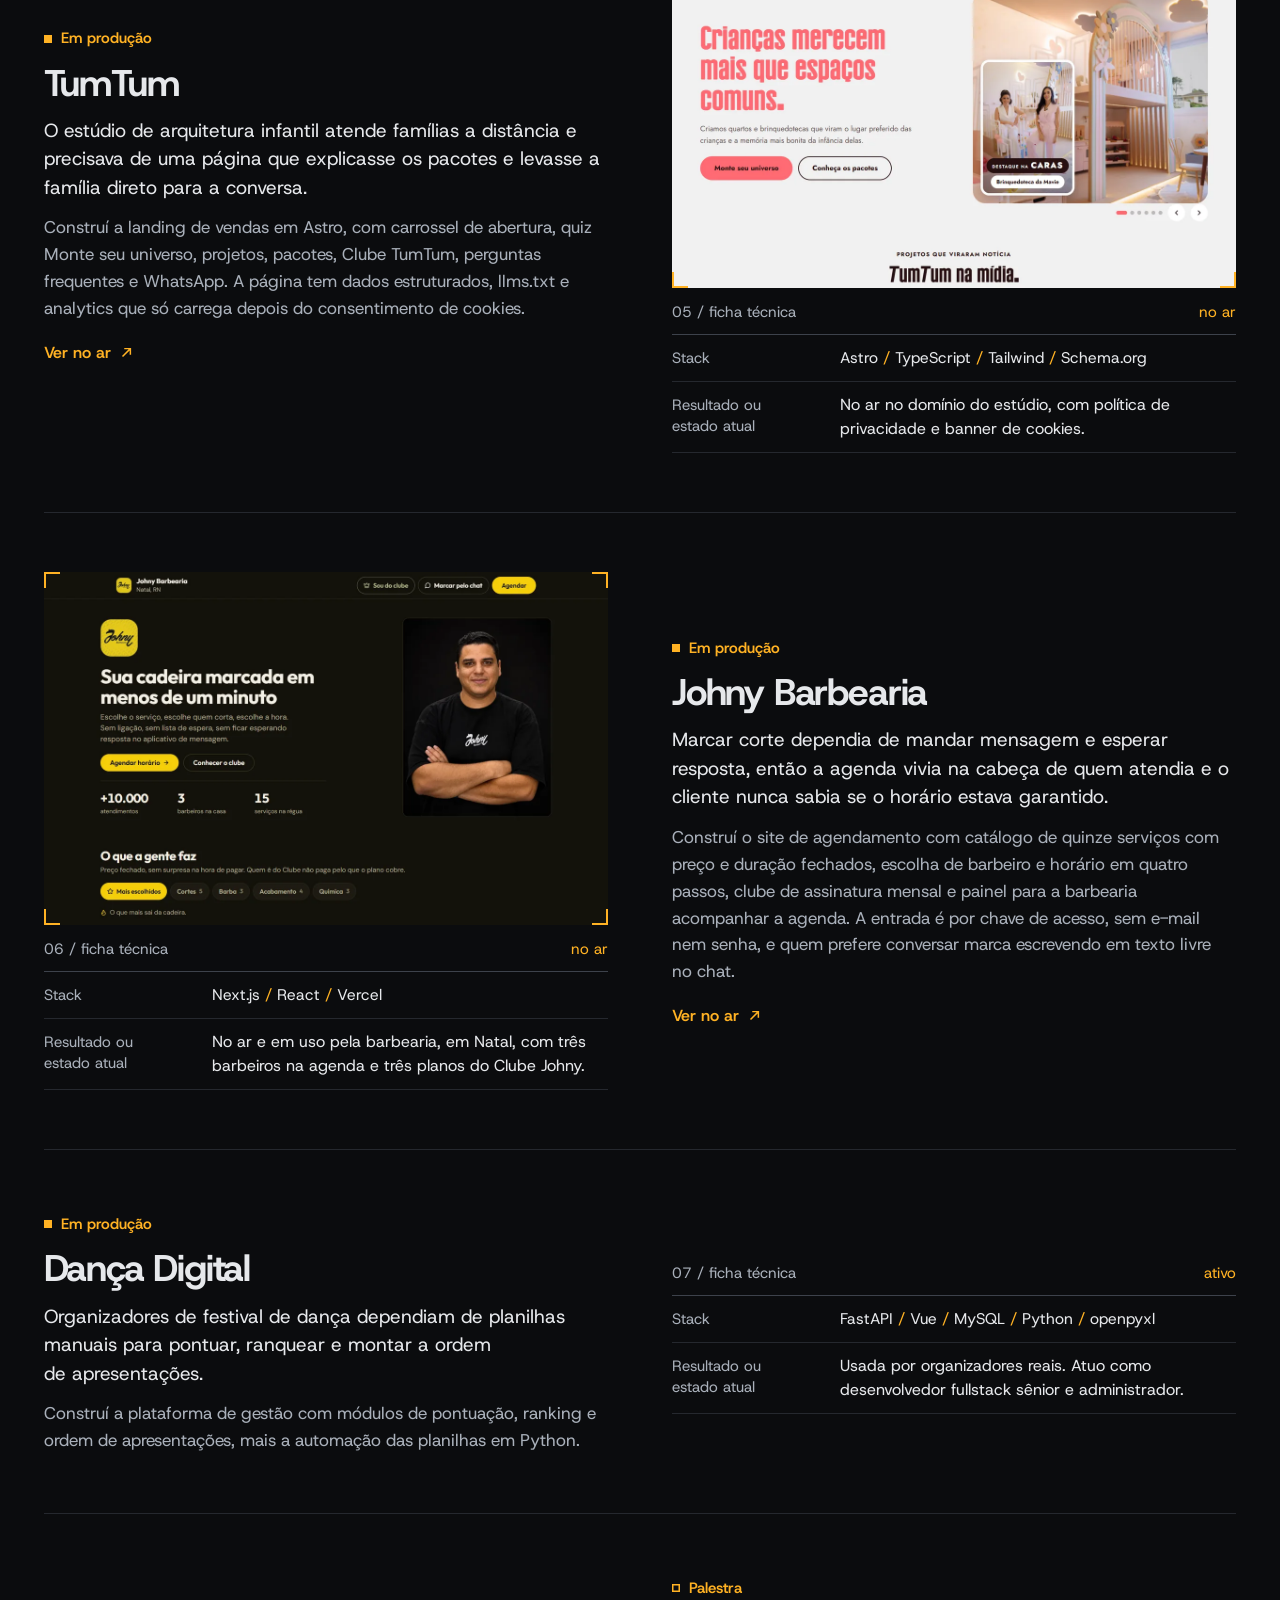
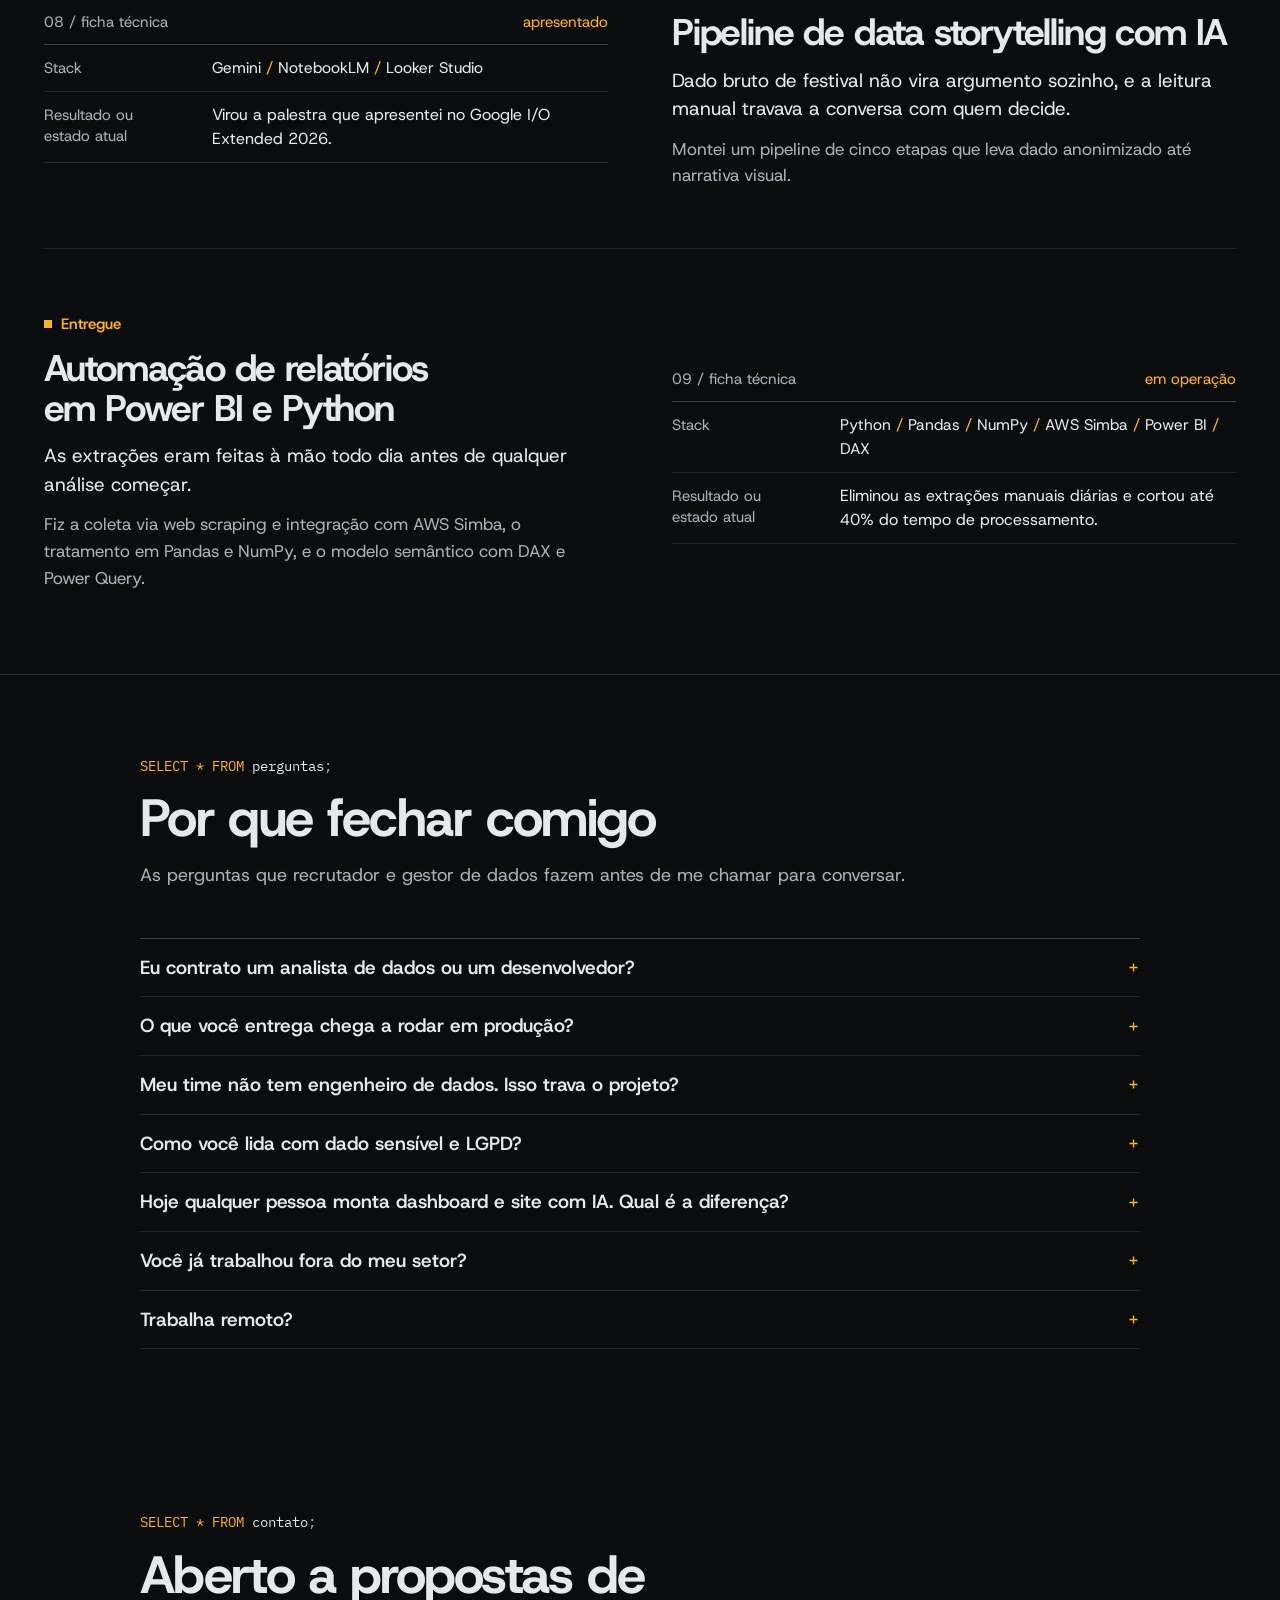
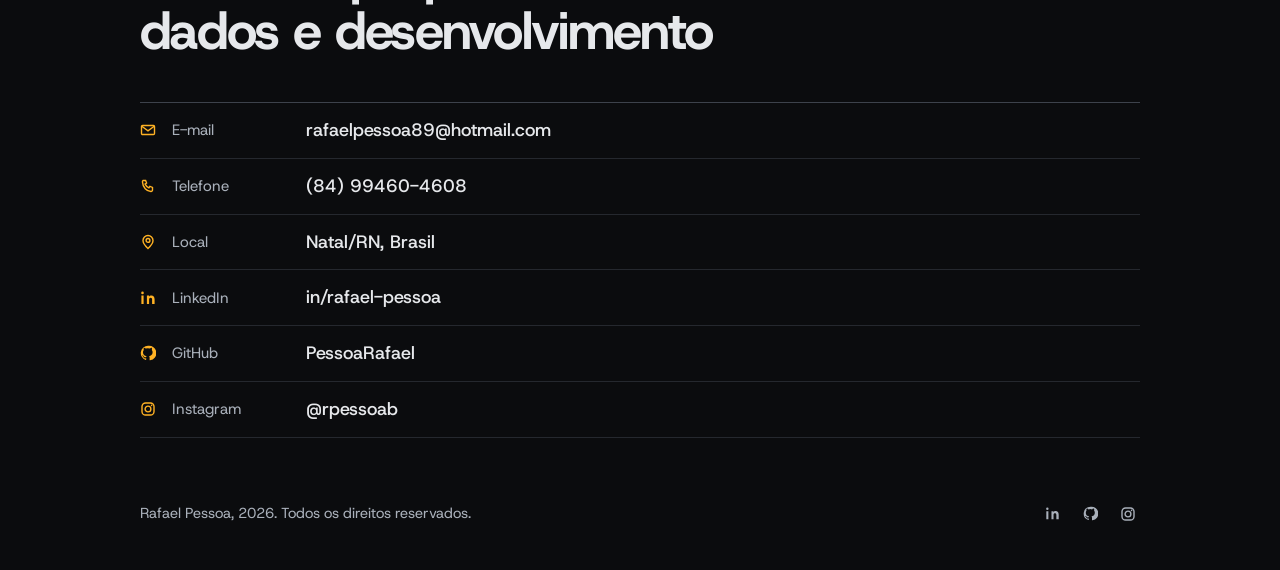
==== commit 83c028b5: "feat: nome embaixo das logos da Rank e da Civicus Co-Authored-By: Claude Opus 5.5 <noreply@anthropic" ====
--- a/Portfolio-Rafael-Pessoa/index.html
+++ b/Portfolio-Rafael-Pessoa/index.html
@@ -282,6 +282,9 @@
 /* Enquanto o arquivo não existe, o nome entra como assinatura. */
 .marca-nome{display:none;font-family:var(--titulo);font-weight:600;font-size:clamp(16px,1.9vw,20px);color:var(--apoio);white-space:nowrap}
 .sem-marca .marca-nome{display:block}
+/* Logo só com o símbolo (a Rank e a Civicus): o nome vai embaixo, pequeno, para saber de quem é. */
+.marca.com-nome{flex-direction:column;gap:6px}
+.marca.com-nome .marca-nome{display:block;font-family:var(--titulo);font-weight:500;font-size:12px;letter-spacing:.02em;line-height:1}
 
 /* ---------- Destaque ---------- */
 .destaque-capa{display:block;position:relative;overflow:hidden;text-decoration:none}
@@ -679,7 +682,7 @@
   </div>
   <div class="esteira" role="group" aria-label="Empresas, clientes e comunidade com quem trabalhei">
       <ul class="esteira-trilha">
-        <li class="marca">
+        <li class="marca com-nome">
           <img src="logos/rank.png" alt="Rank" width="150" height="150" loading="lazy" decoding="async" onerror="const l=this.closest('li');l.classList.add('sem-marca');l.querySelector('.marca-nome').removeAttribute('aria-hidden');this.remove()">
           <span class="marca-nome" aria-hidden="true">Rank</span>
         </li>
@@ -723,7 +726,7 @@
           <img src="logos/emily-franca.png" alt="Emily França" width="574" height="130" loading="lazy" decoding="async" onerror="const l=this.closest('li');l.classList.add('sem-marca');l.querySelector('.marca-nome').removeAttribute('aria-hidden');this.remove()">
           <span class="marca-nome" aria-hidden="true">Emily França</span>
         </li>
-        <li class="marca">
+        <li class="marca com-nome">
           <img src="logos/civicus.png" alt="Civicus Consultoria" width="620" height="536" loading="lazy" decoding="async" onerror="const l=this.closest('li');l.classList.add('sem-marca');l.querySelector('.marca-nome').removeAttribute('aria-hidden');this.remove()">
           <span class="marca-nome" aria-hidden="true">Civicus Consultoria</span>
         </li>
@@ -737,7 +740,7 @@
         </li>
       </ul>
       <ul class="esteira-trilha" aria-hidden="true">
-        <li class="marca">
+        <li class="marca com-nome">
           <img src="logos/rank.png" alt="Rank" width="150" height="150" loading="lazy" decoding="async" onerror="const l=this.closest('li');l.classList.add('sem-marca');l.querySelector('.marca-nome').removeAttribute('aria-hidden');this.remove()">
           <span class="marca-nome" aria-hidden="true">Rank</span>
         </li>
@@ -781,7 +784,7 @@
           <img src="logos/emily-franca.png" alt="Emily França" width="574" height="130" loading="lazy" decoding="async" onerror="const l=this.closest('li');l.classList.add('sem-marca');l.querySelector('.marca-nome').removeAttribute('aria-hidden');this.remove()">
           <span class="marca-nome" aria-hidden="true">Emily França</span>
         </li>
-        <li class="marca">
+        <li class="marca com-nome">
           <img src="logos/civicus.png" alt="Civicus Consultoria" width="620" height="536" loading="lazy" decoding="async" onerror="const l=this.closest('li');l.classList.add('sem-marca');l.querySelector('.marca-nome').removeAttribute('aria-hidden');this.remove()">
           <span class="marca-nome" aria-hidden="true">Civicus Consultoria</span>
         </li>
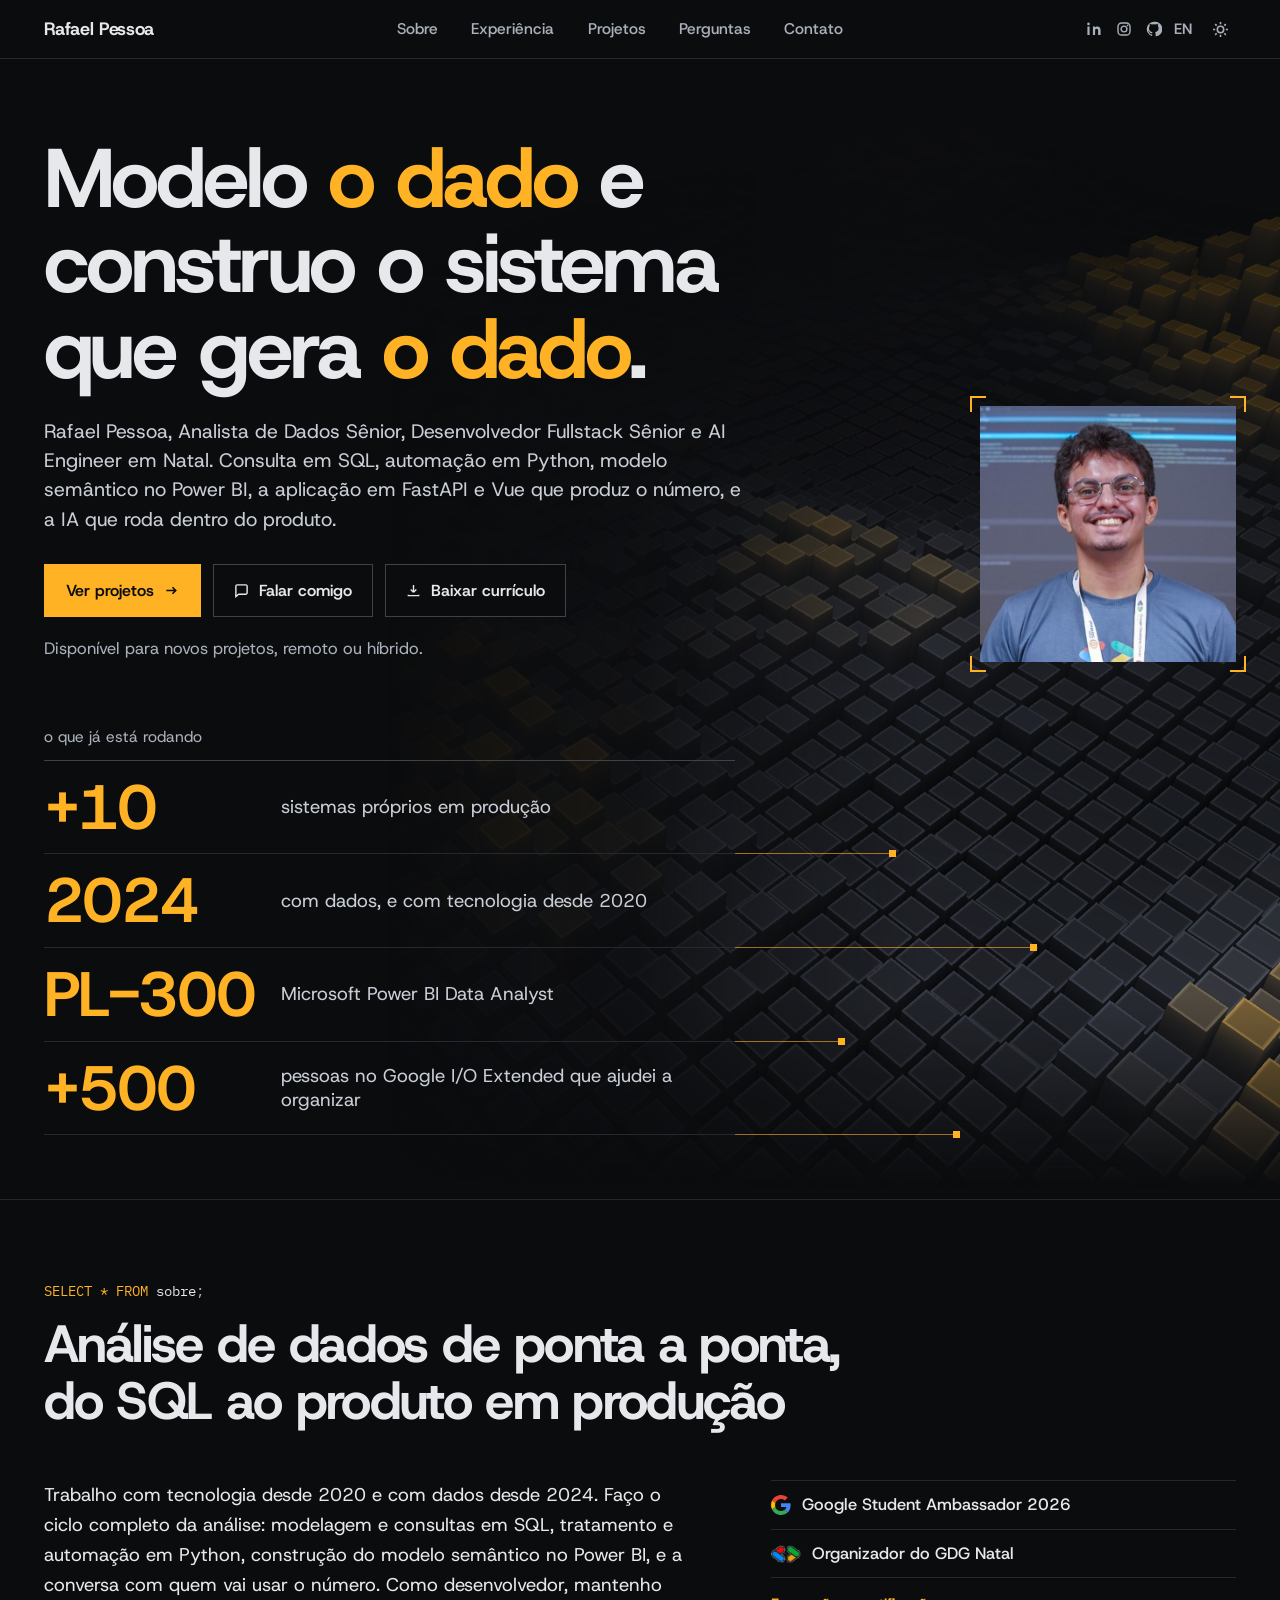
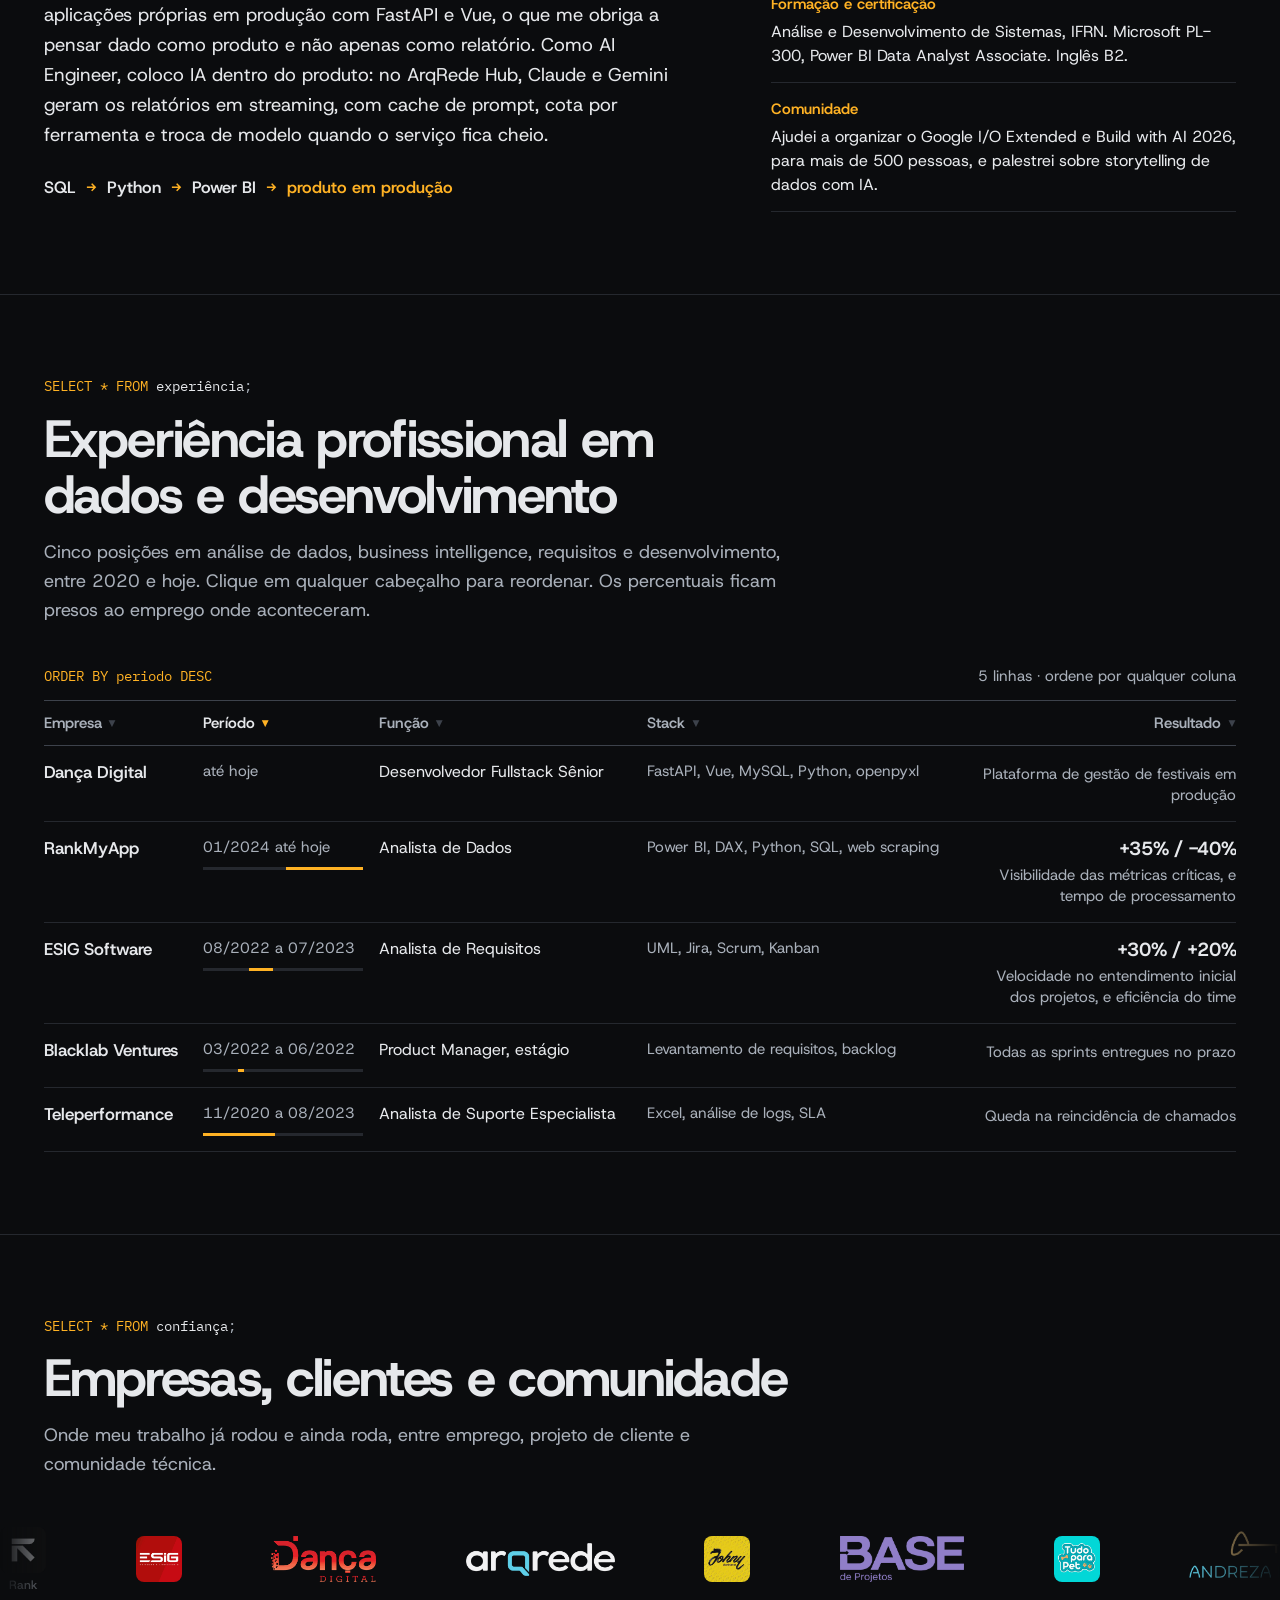
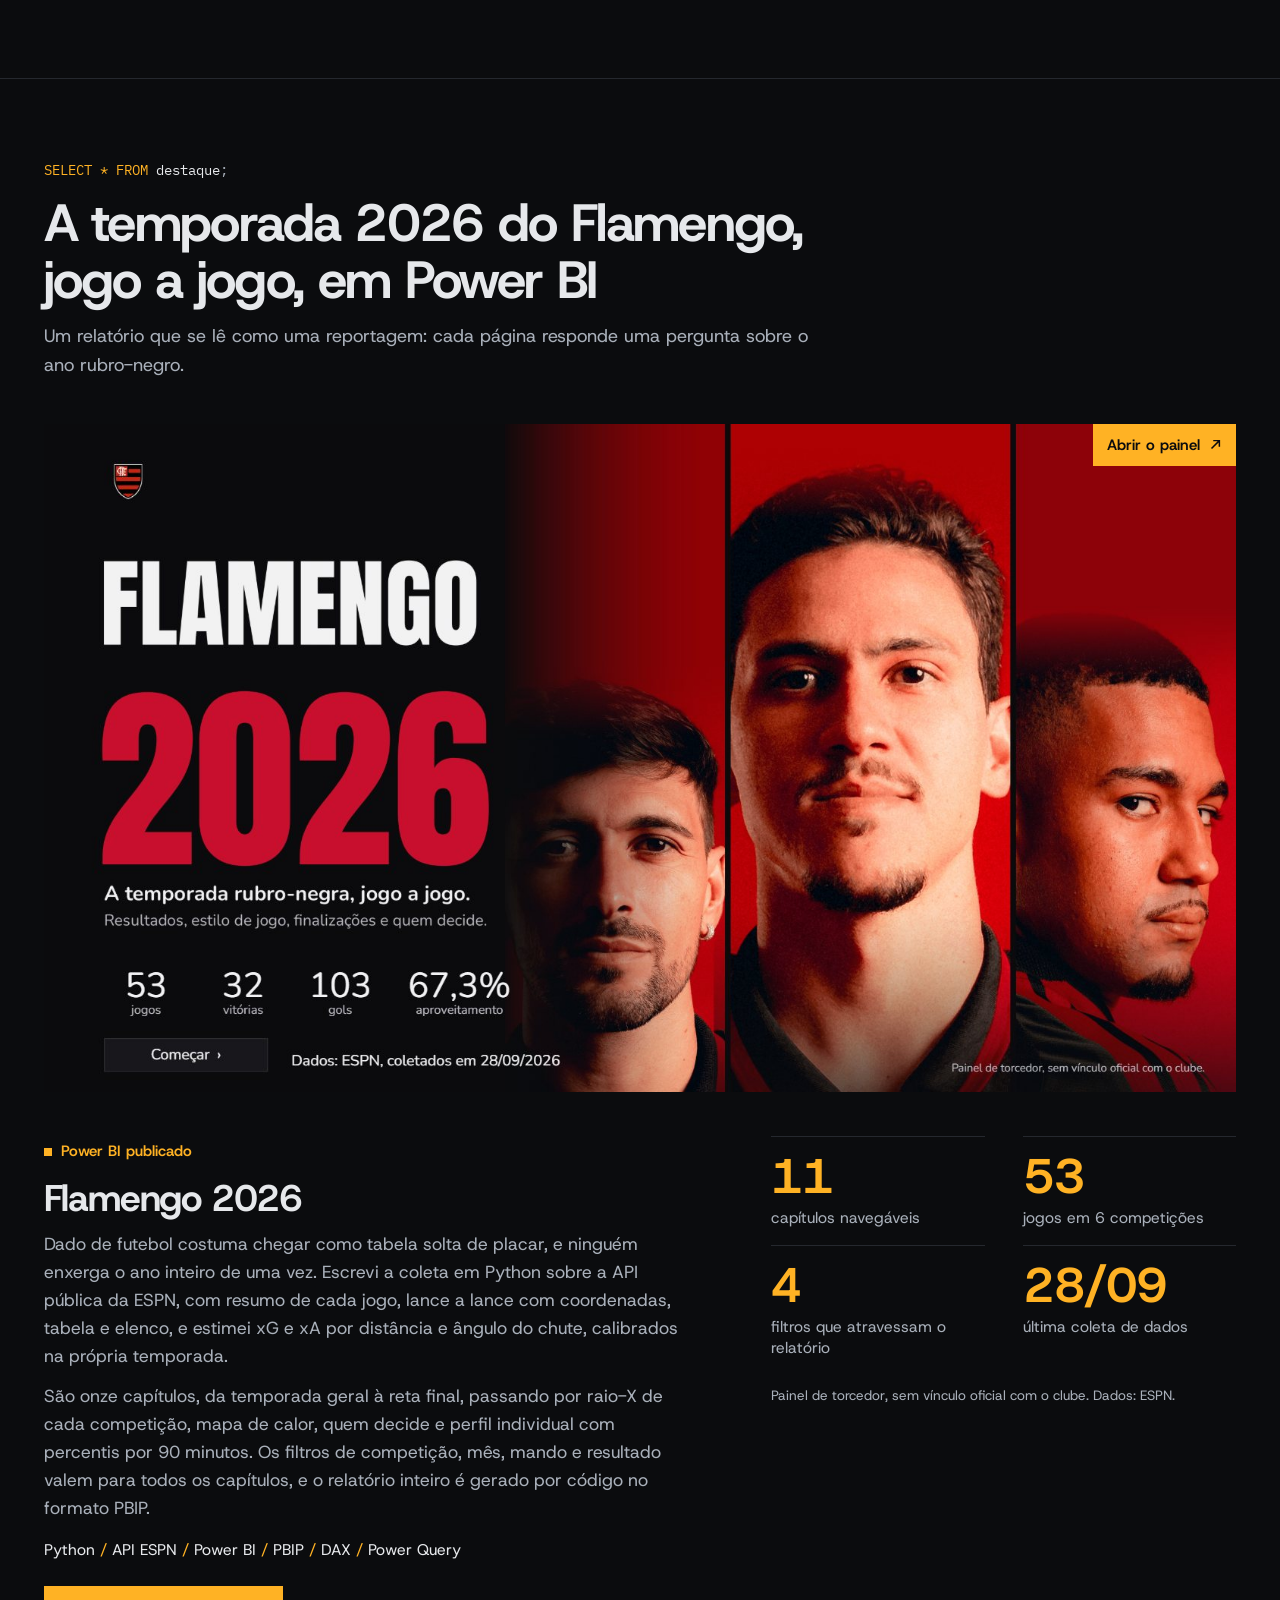
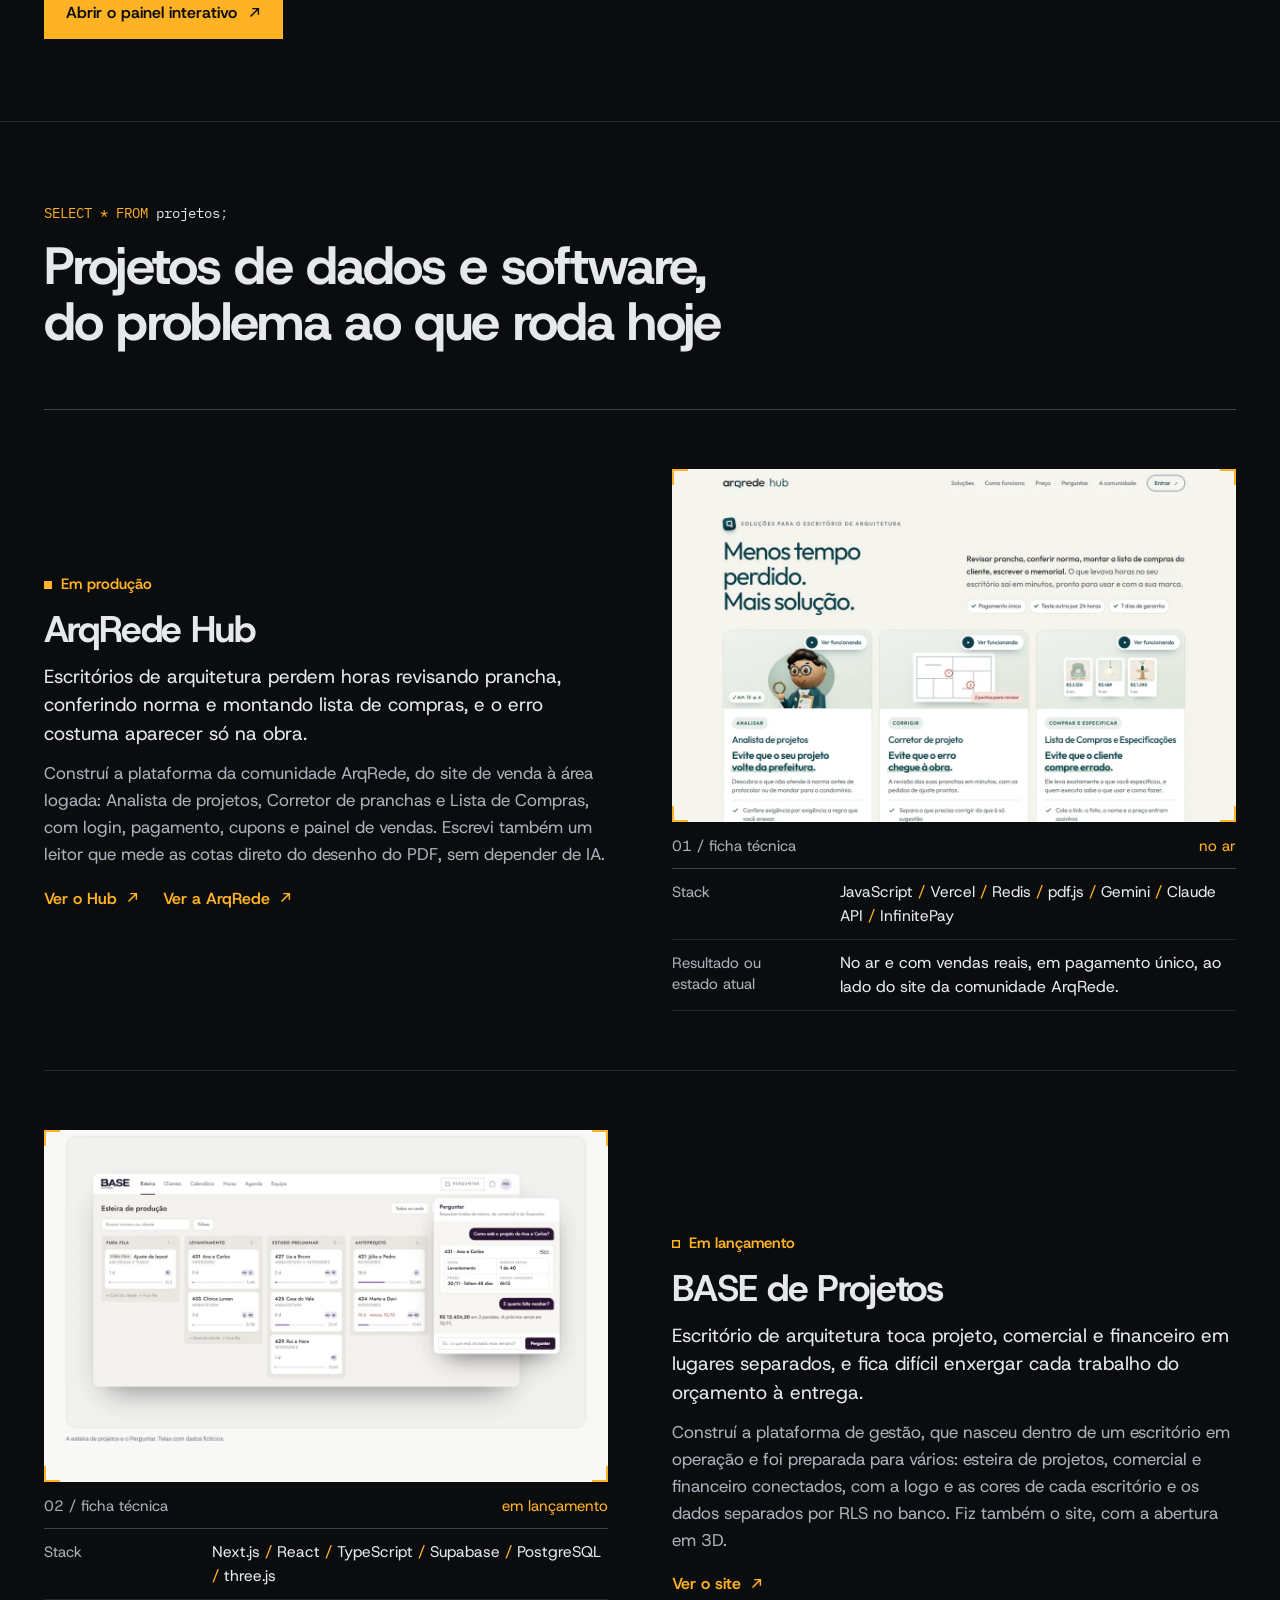
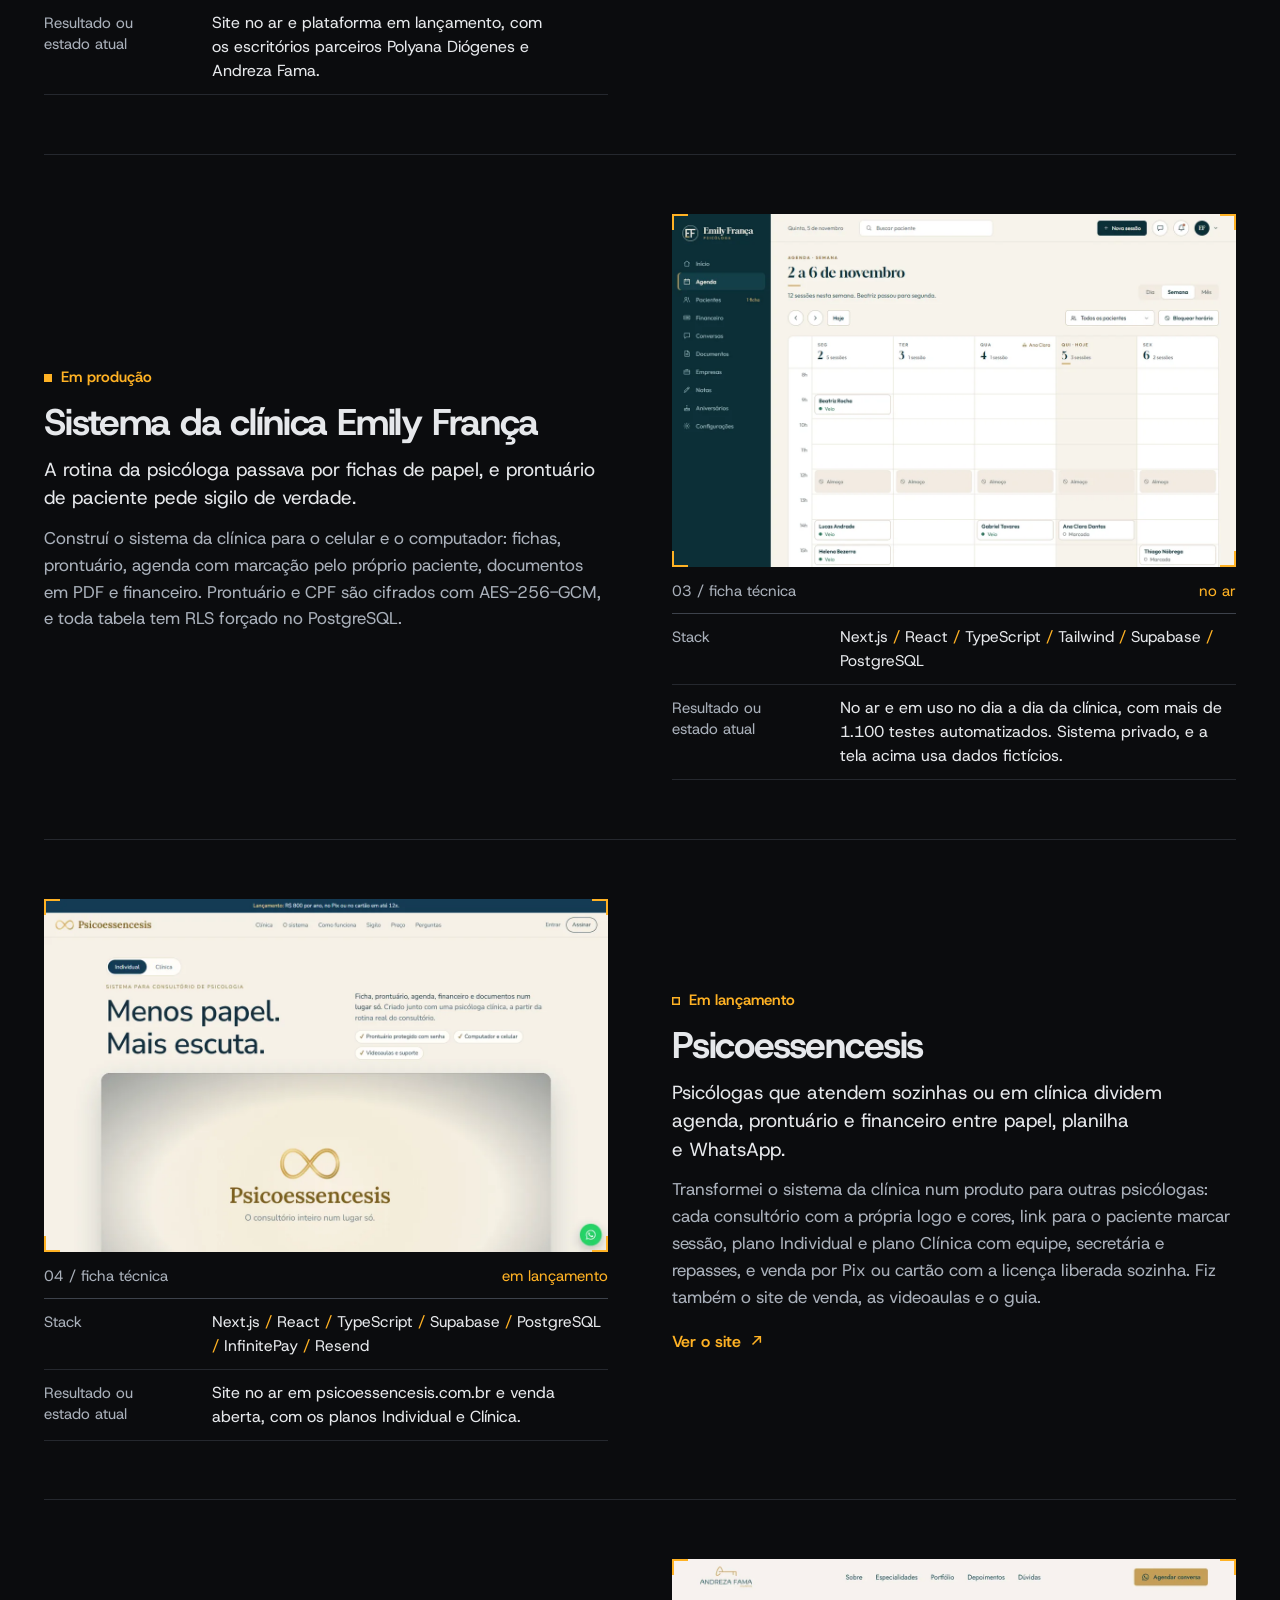
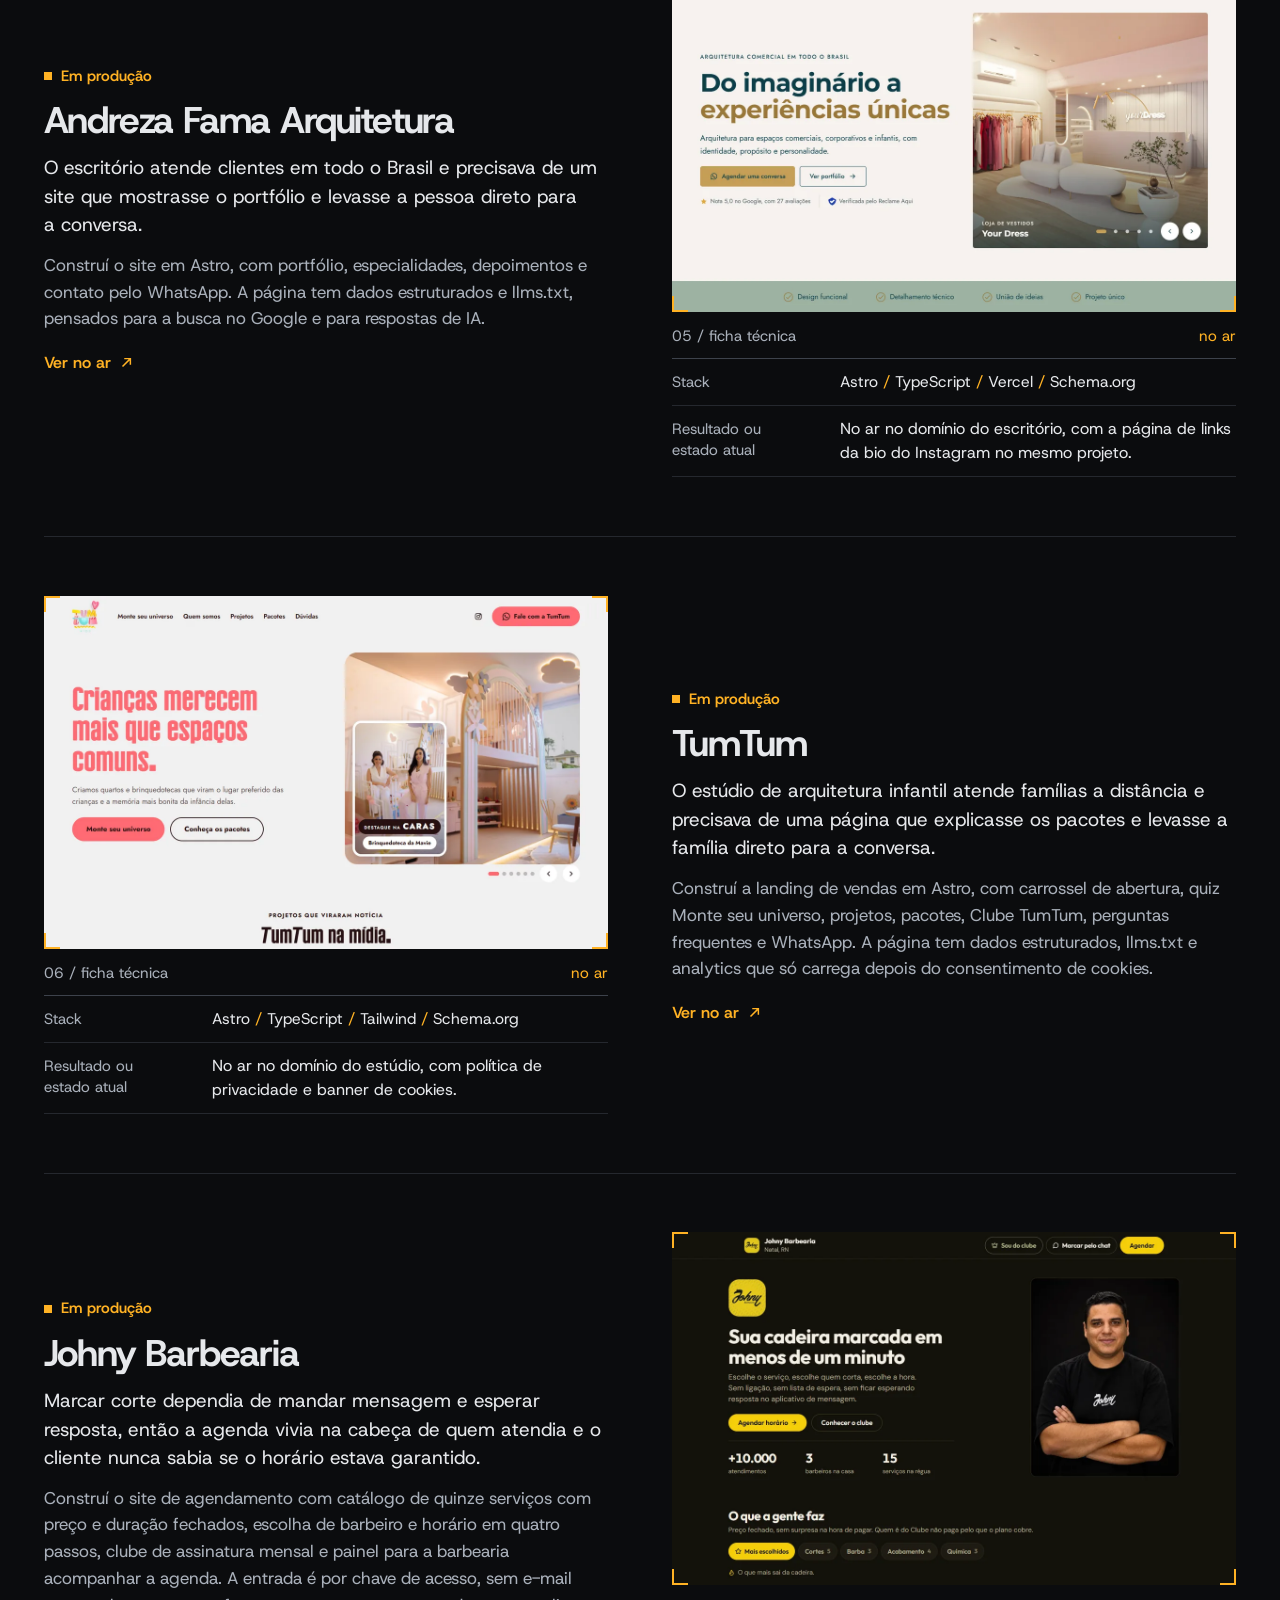
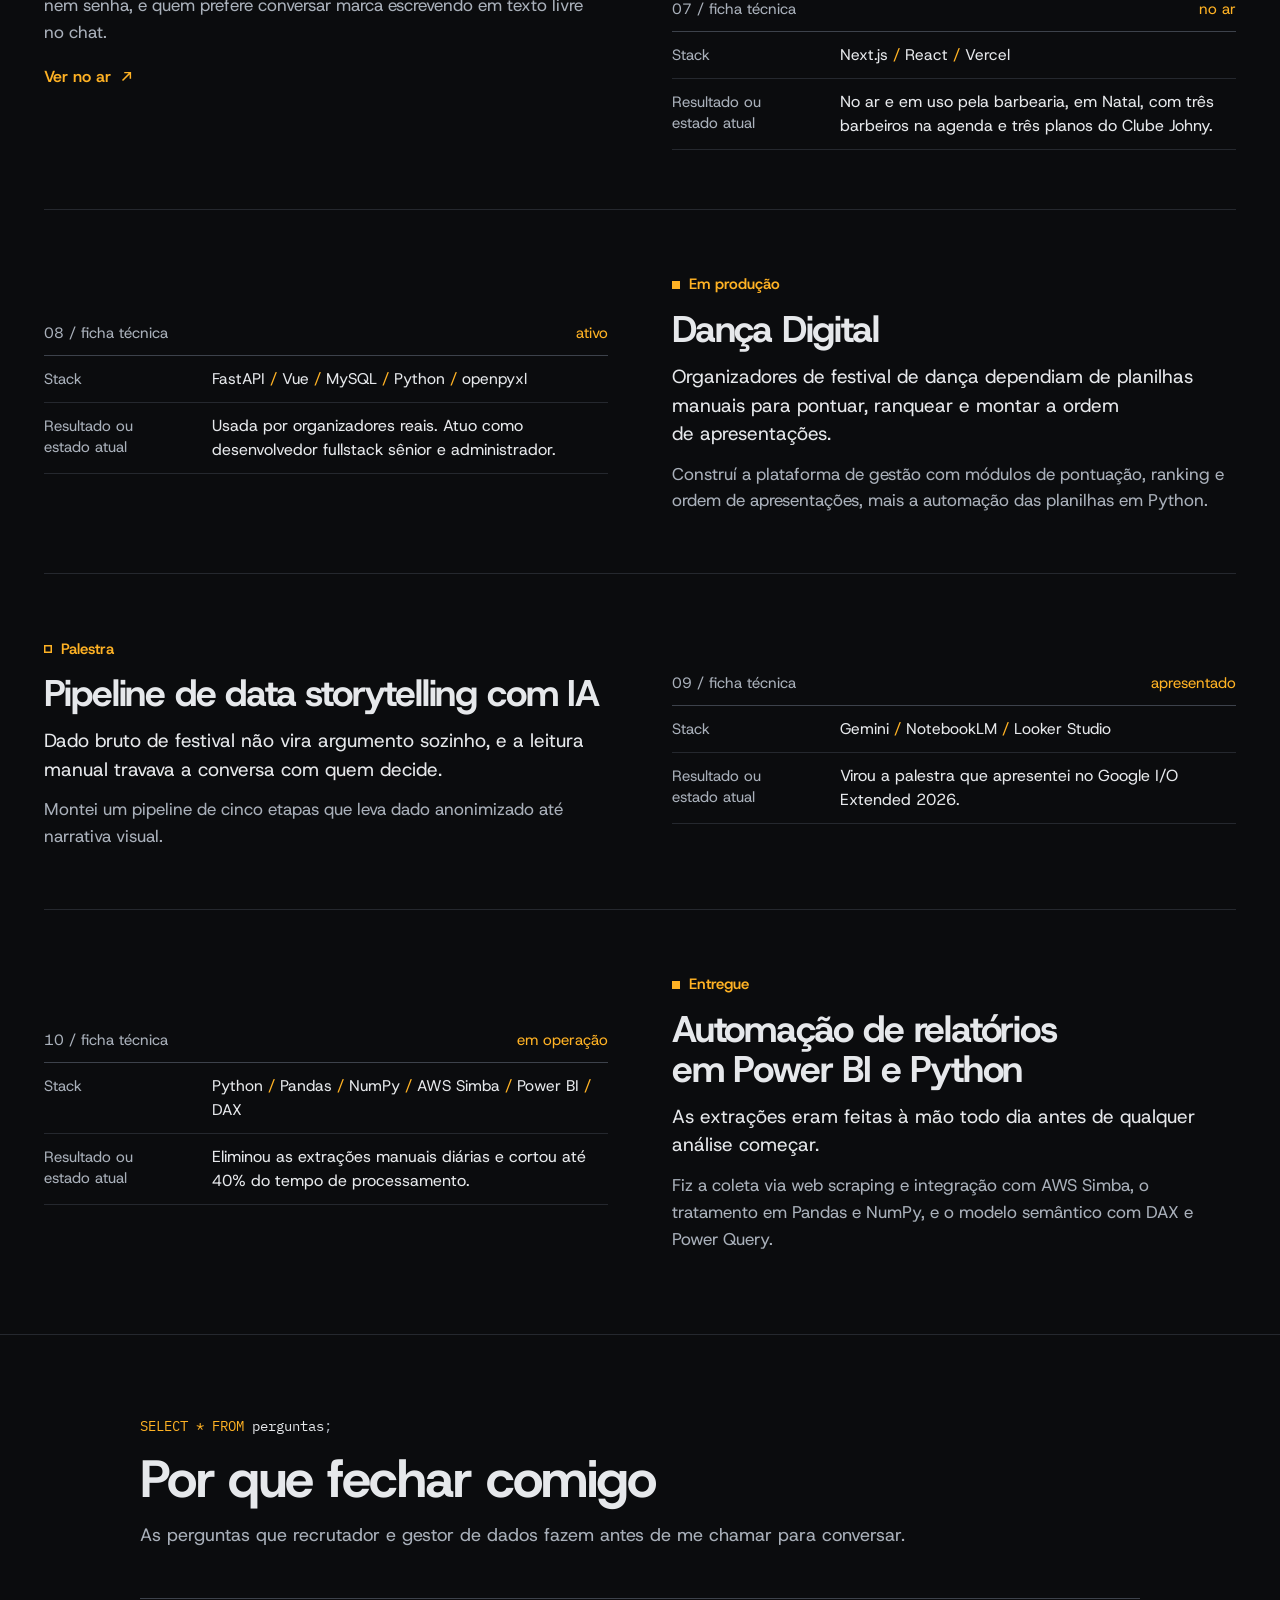
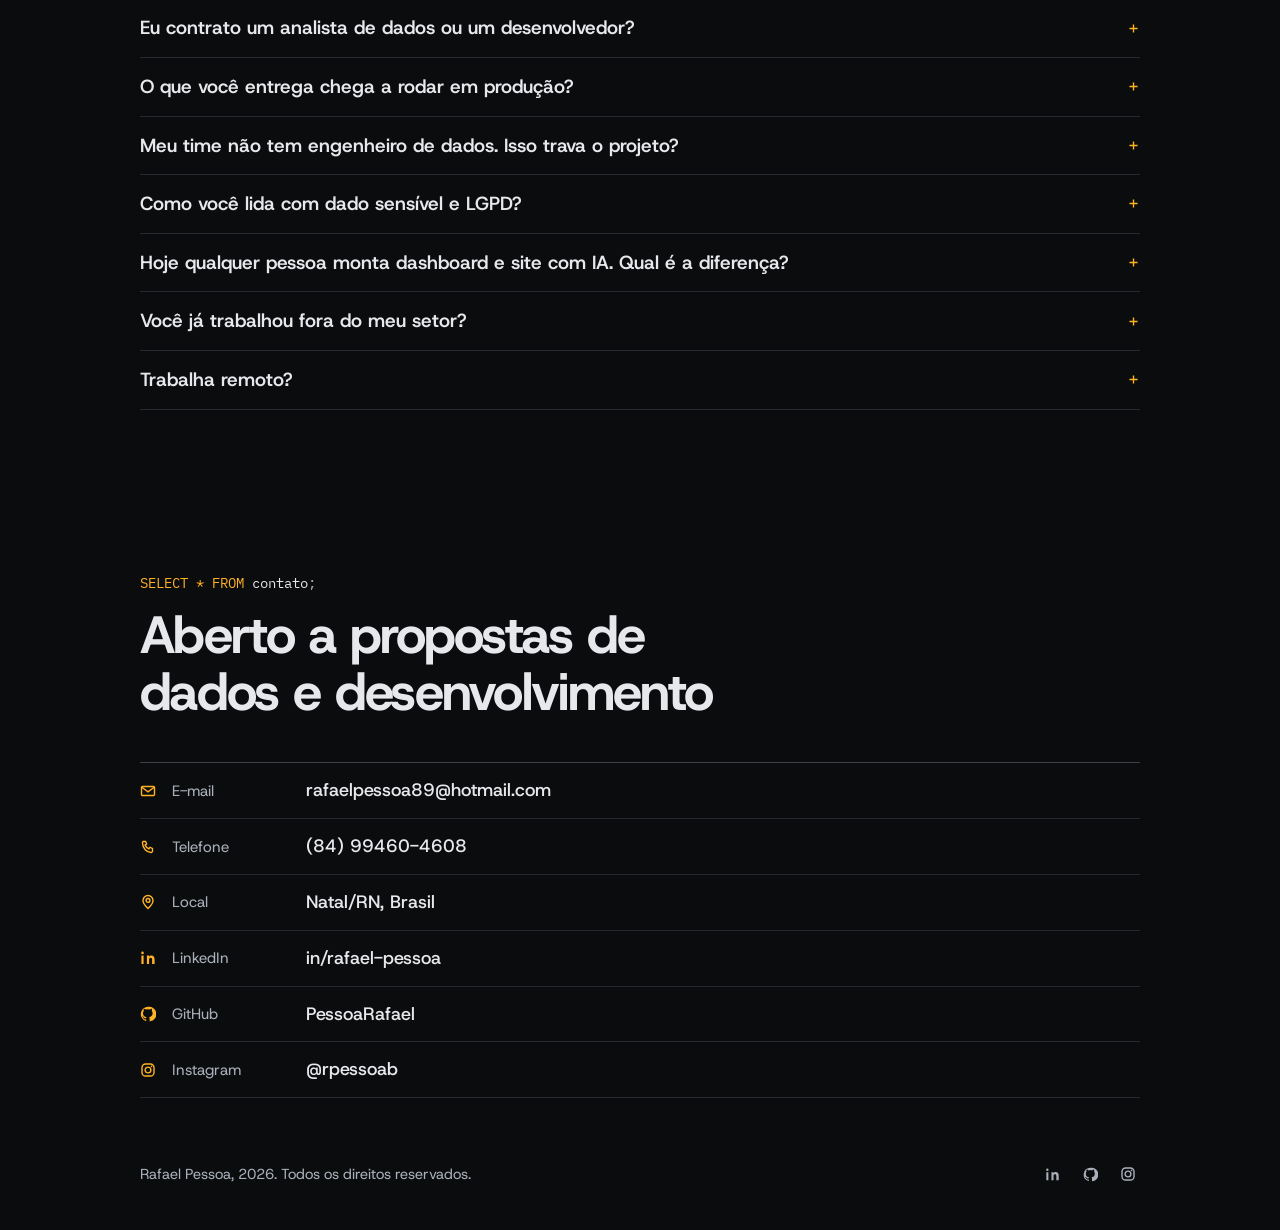
==== commit 9f5f39d4: "feat: sistema da Emily em produção e o projeto Psicoessencesis Co-Authored-By: Claude Opus 5.5 <nore" ====
--- a/Portfolio-Rafael-Pessoa/index.html
+++ b/Portfolio-Rafael-Pessoa/index.html
@@ -906,7 +906,7 @@
 
       <article class="projeto">
         <div class="projeto-texto">
-          <span class="tag tag-ocre">Em implantação</span>
+          <span class="tag">Em produção</span>
           <h3>Sistema da clínica Emily França</h3>
           <p class="problema">A rotina da psicóloga passava por fichas de papel, e prontuário de paciente pede sigilo de verdade.</p>
           <p>Construí o sistema da clínica para o celular e o computador: fichas, prontuário, agenda com marcação pelo próprio paciente, documentos em PDF e financeiro. Prontuário e CPF são cifrados com AES-256-GCM, e toda tabela tem RLS forçado no PostgreSQL.</p>
@@ -915,14 +915,41 @@
           <div class="painel-tela">
             <img src="projetos/emily-franca.webp" alt="Agenda semanal do sistema da clínica Emily França, com sessões de pacientes fictícios" width="1200" height="750" loading="lazy" decoding="async">
           </div>
-          <div class="painel-topo"><span>03 / ficha técnica</span><span class="estado">em implantação</span></div>
+          <div class="painel-topo"><span>03 / ficha técnica</span><span class="estado">no ar</span></div>
           <div class="painel-bloco">
             <p class="painel-rotulo">Stack</p>
             <ul class="stack-lista"><li>Next.js</li><li>React</li><li>TypeScript</li><li>Tailwind</li><li>Supabase</li><li>PostgreSQL</li></ul>
           </div>
           <div class="painel-bloco">
             <p class="painel-rotulo">Resultado ou estado atual</p>
-            <p class="painel-estado">Publicado e em implantação com a clínica, com mais de 1.100 testes automatizados. Sistema privado, e a tela acima usa dados fictícios.</p>
+            <p class="painel-estado">No ar e em uso no dia a dia da clínica, com mais de 1.100 testes automatizados. Sistema privado, e a tela acima usa dados fictícios.</p>
+          </div>
+        </div>
+      </article>
+
+      <article class="projeto">
+        <div class="projeto-texto">
+          <span class="tag tag-ocre">Em lançamento</span>
+          <h3>Psicoessencesis</h3>
+          <p class="problema">Psicólogas que atendem sozinhas ou em clínica dividem agenda, prontuário e financeiro entre papel, planilha e WhatsApp.</p>
+          <p>Transformei o sistema da clínica num produto para outras psicólogas: cada consultório com a própria logo e cores, link para o paciente marcar sessão, plano Individual e plano Clínica com equipe, secretária e repasses, e venda por Pix ou cartão com a licença liberada sozinha. Fiz também o site de venda, as videoaulas e o guia.</p>
+          <a class="btn-projeto" href="https://psicoessencesis.com.br/" target="_blank" rel="noopener">
+            Ver o site
+            <svg width="14" height="14" viewBox="0 0 16 16" fill="none" stroke="currentColor" stroke-width="1.7" aria-hidden="true"><path d="M6 3h7v7M13 3 4 12"></path></svg>
+          </a>
+        </div>
+        <div class="projeto-painel">
+          <a class="painel-tela" href="https://psicoessencesis.com.br/" target="_blank" rel="noopener" aria-label="Abrir o site da Psicoessencesis">
+            <img src="projetos/psicoessencesis.webp" alt="Página da Psicoessencesis com o título Menos papel. Mais escuta. e a logo do infinito dourado" width="1200" height="750" loading="lazy" decoding="async">
+          </a>
+          <div class="painel-topo"><span>04 / ficha técnica</span><span class="estado">em lançamento</span></div>
+          <div class="painel-bloco">
+            <p class="painel-rotulo">Stack</p>
+            <ul class="stack-lista"><li>Next.js</li><li>React</li><li>TypeScript</li><li>Supabase</li><li>PostgreSQL</li><li>InfinitePay</li><li>Resend</li></ul>
+          </div>
+          <div class="painel-bloco">
+            <p class="painel-rotulo">Resultado ou estado atual</p>
+            <p class="painel-estado">Site no ar em psicoessencesis.com.br e venda aberta, com os planos Individual e Clínica.</p>
           </div>
         </div>
       </article>
@@ -942,7 +969,7 @@
           <a class="painel-tela" href="https://www.andrezafama.com.br/" target="_blank" rel="noopener" aria-label="Abrir o site de Andreza Fama Arquitetura">
             <img src="projetos/andreza-fama.webp" alt="Página inicial do site de Andreza Fama Arquitetura com o título Do imaginário a experiências únicas e a foto de um projeto de loja" width="1200" height="750" loading="lazy" decoding="async">
           </a>
-          <div class="painel-topo"><span>04 / ficha técnica</span><span class="estado">no ar</span></div>
+          <div class="painel-topo"><span>05 / ficha técnica</span><span class="estado">no ar</span></div>
           <div class="painel-bloco">
             <p class="painel-rotulo">Stack</p>
             <ul class="stack-lista"><li>Astro</li><li>TypeScript</li><li>Vercel</li><li>Schema.org</li></ul>
@@ -969,7 +996,7 @@
           <a class="painel-tela" href="https://www.amotumtum.com.br/" target="_blank" rel="noopener" aria-label="Abrir o site da TumTum">
             <img src="projetos/tumtum.webp" alt="Página inicial da TumTum com o título Crianças merecem mais que espaços comuns e a foto de uma brinquedoteca" width="1200" height="750" loading="lazy" decoding="async">
           </a>
-          <div class="painel-topo"><span>05 / ficha técnica</span><span class="estado">no ar</span></div>
+          <div class="painel-topo"><span>06 / ficha técnica</span><span class="estado">no ar</span></div>
           <div class="painel-bloco">
             <p class="painel-rotulo">Stack</p>
             <ul class="stack-lista"><li>Astro</li><li>TypeScript</li><li>Tailwind</li><li>Schema.org</li></ul>
@@ -996,7 +1023,7 @@
           <a class="painel-tela" href="https://barbearia-phi-nine.vercel.app/" target="_blank" rel="noopener" aria-label="Abrir o site da Johny Barbearia">
             <img src="projetos/johny-barbearia.webp" alt="Página inicial da Johny Barbearia com o título Sua cadeira marcada em menos de um minuto" width="1200" height="750" loading="lazy" decoding="async">
           </a>
-          <div class="painel-topo"><span>06 / ficha técnica</span><span class="estado">no ar</span></div>
+          <div class="painel-topo"><span>07 / ficha técnica</span><span class="estado">no ar</span></div>
           <div class="painel-bloco">
             <p class="painel-rotulo">Stack</p>
             <ul class="stack-lista"><li>Next.js</li><li>React</li><li>Vercel</li></ul>
@@ -1016,7 +1043,7 @@
           <p>Construí a plataforma de gestão com módulos de pontuação, ranking e ordem de apresentações, mais a automação das planilhas em Python.</p>
         </div>
         <div class="projeto-painel">
-          <div class="painel-topo"><span>07 / ficha técnica</span><span class="estado">ativo</span></div>
+          <div class="painel-topo"><span>08 / ficha técnica</span><span class="estado">ativo</span></div>
           <div class="painel-bloco">
             <p class="painel-rotulo">Stack</p>
             <ul class="stack-lista"><li>FastAPI</li><li>Vue</li><li>MySQL</li><li>Python</li><li>openpyxl</li></ul>
@@ -1036,7 +1063,7 @@
           <p>Montei um pipeline de cinco etapas que leva dado anonimizado até narrativa visual.</p>
         </div>
         <div class="projeto-painel">
-          <div class="painel-topo"><span>08 / ficha técnica</span><span class="estado">apresentado</span></div>
+          <div class="painel-topo"><span>09 / ficha técnica</span><span class="estado">apresentado</span></div>
           <div class="painel-bloco">
             <p class="painel-rotulo">Stack</p>
             <ul class="stack-lista"><li>Gemini</li><li>NotebookLM</li><li>Looker Studio</li></ul>
@@ -1056,7 +1083,7 @@
           <p>Fiz a coleta via web scraping e integração com AWS Simba, o tratamento em Pandas e NumPy, e o modelo semântico com DAX e Power Query.</p>
         </div>
         <div class="projeto-painel">
-          <div class="painel-topo"><span>09 / ficha técnica</span><span class="estado">em operação</span></div>
+          <div class="painel-topo"><span>10 / ficha técnica</span><span class="estado">em operação</span></div>
           <div class="painel-bloco">
             <p class="painel-rotulo">Stack</p>
             <ul class="stack-lista"><li>Python</li><li>Pandas</li><li>NumPy</li><li>AWS Simba</li><li>Power BI</li><li>DAX</li></ul>
